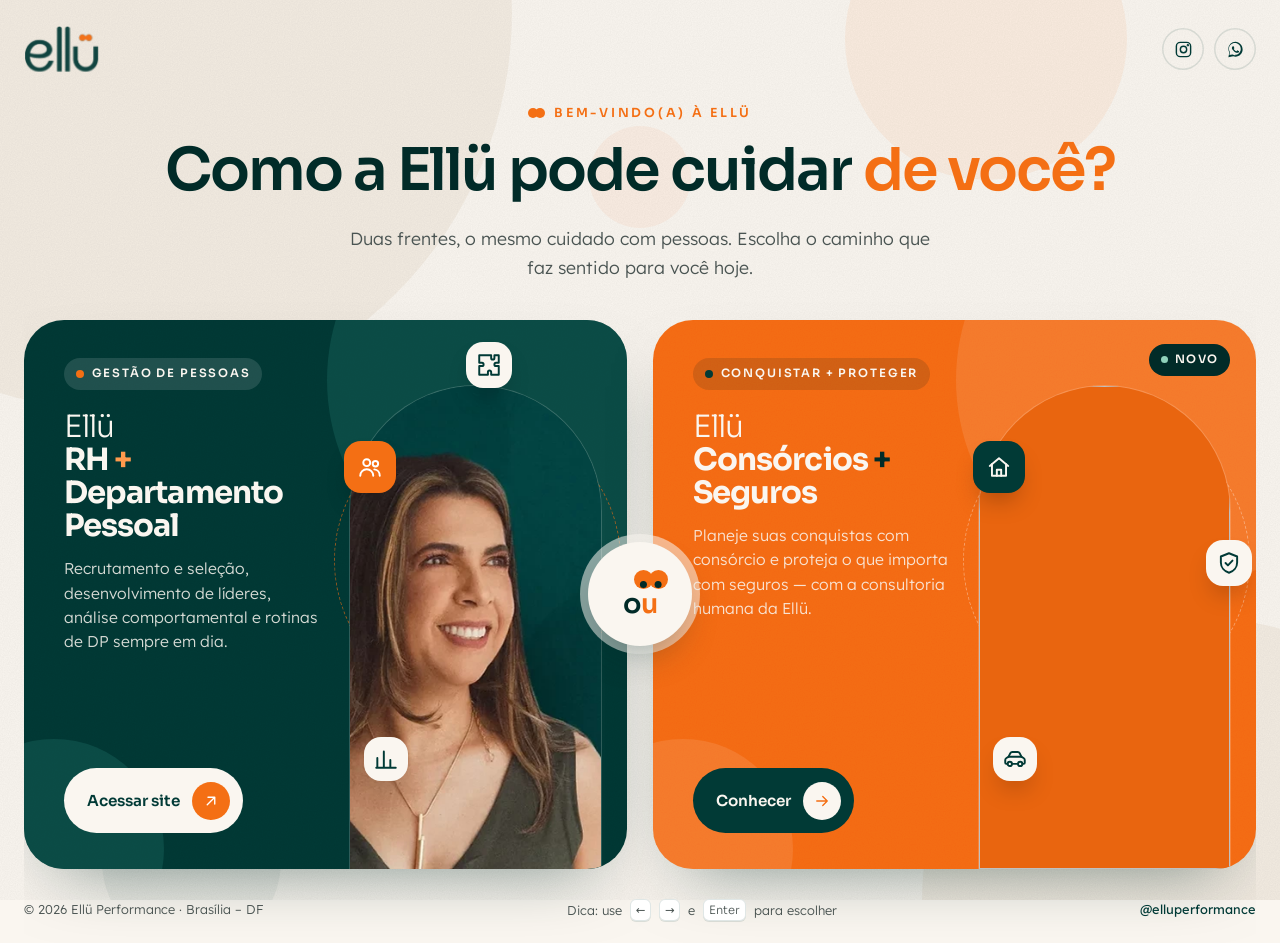
==== index.html @ f81eda86 "Ellü Consórcios + Seguros: portal de escolha e site completo (proposta de layout) Portal interativo " ====
<!DOCTYPE html>
<html lang="pt-BR">
<head>
  <meta charset="UTF-8">
  <meta name="viewport" content="width=device-width, initial-scale=1">
  <title>Ellü — Escolha seu caminho</title>
  <meta name="description" content="Ellü: RH + Departamento Pessoal ou Consórcios + Seguros. Escolha como a Ellü pode cuidar de você e da sua empresa.">
  <meta name="robots" content="noindex, nofollow">
  <meta name="theme-color" content="#FAF6F0">
  <link rel="icon" href="assets/img/logo-green.png">
  <link rel="preconnect" href="https://fonts.googleapis.com">
  <link rel="preconnect" href="https://fonts.gstatic.com" crossorigin>
  <link href="https://fonts.googleapis.com/css2?family=Lexend:wght@300;400;500&family=Sora:wght@300;400;600;700&display=swap" rel="stylesheet">
  <link rel="preload" as="image" href="https://images.unsplash.com/photo-1770871821382-60ea99b0a941?auto=format&fit=crop&w=700&q=72">
  <link rel="stylesheet" href="assets/css/style.css">
  <link rel="stylesheet" href="assets/css/portal.css">
</head>
<body class="portal">

<div class="pt-bg" aria-hidden="true">
  <span class="pt-c pt-c1" data-depth="18"></span>
  <span class="pt-c pt-c2" data-depth="-24"></span>
  <span class="pt-c pt-c3" data-depth="34"></span>
  <span class="pt-c pt-c4" data-depth="-14"></span>
  <span class="pt-c pt-c5" data-depth="44"></span>
</div>
<div class="pt-glow" aria-hidden="true"></div>

<header class="pt-head">
  <img class="pt-logo" src="assets/img/logo-green.png" alt="Ellü" width="633" height="387">
  <nav aria-label="Redes">
    <a href="https://www.instagram.com/elluperformance/" target="_blank" rel="noopener" aria-label="Instagram da Ellü" data-ico="insta"></a>
    <a href="#" data-wa aria-label="WhatsApp da Ellü" data-ico="wa"></a>
  </nav>
</header>

<main class="pt-main">
  <div class="pt-intro">
    <span class="eyebrow"><span class="dots"></span> Bem-vindo(a) à Ellü</span>
    <h1><span class="w"><span>Como</span></span> <span class="w"><span>a</span></span> <span class="w"><span>Ellü</span></span> <span class="w"><span>pode</span></span> <span class="w"><span>cuidar</span></span> <span class="w"><span class="hl">de&nbsp;você?</span></span></h1>
    <p>Duas frentes, o mesmo cuidado com pessoas. Escolha o caminho que faz sentido para você hoje.</p>
  </div>

  <div class="pt-choices">
    <a class="pt-card pt-card--rh" href="https://guleite.github.io/ellu-performance/" data-color="#013A36" data-label="Ellü RH + Departamento Pessoal" data-side="rh">
      <span class="bub bub--1"></span><span class="bub bub--2"></span>
      <div class="pt-body">
        <span class="pt-tag"><i></i> Gestão de pessoas</span>
        <h2>Ellü <b>RH <span>+</span> Departamento Pessoal</b></h2>
        <p>Recrutamento e seleção, desenvolvimento de líderes, análise comportamental e rotinas de DP sempre em dia.</p>
        <ul class="pt-chips">
          <li><i data-ico="users"></i>Recrutamento</li>
          <li><i data-ico="star"></i>Liderança</li>
          <li><i data-ico="puzzle"></i>Perfil DISC</li>
          <li><i data-ico="doc"></i>Folha e eSocial</li>
        </ul>
        <span class="pt-go">Acessar site <i data-ico="ext"></i></span>
      </div>
      <div class="pt-media" aria-hidden="true">
        <span class="pt-ring"></span>
        <div class="pt-arch"><img src="assets/img/cintia-hero.jpg" alt=""></div>
        <span class="pt-fl pt-fl--o pt-fl--a" data-ico="users"></span>
        <span class="pt-fl pt-fl--b" data-ico="puzzle"></span>
        <span class="pt-fl pt-fl--c" data-ico="chart"></span>
      </div>
    </a>

    <div class="pt-or" aria-hidden="true">
      <span class="pt-eyes"><i><b></b></i><i><b></b></i></span>
      <span class="pt-or__txt">o<span>u</span></span>
    </div>

    <a class="pt-card pt-card--cs" href="home.html" data-color="#F46F14" data-label="Ellü Consórcios + Seguros" data-side="cs">
      <span class="bub bub--1"></span><span class="bub bub--2"></span>
      <span class="pt-new">Novo</span>
      <div class="pt-body">
        <span class="pt-tag"><i></i> Conquistar + proteger</span>
        <h2>Ellü <b>Consórcios <span>+</span> Seguros</b></h2>
        <p>Planeje suas conquistas com consórcio e proteja o que importa com seguros — com a consultoria humana da Ellü.</p>
        <ul class="pt-chips">
          <li><i data-ico="house"></i>Imóvel</li>
          <li><i data-ico="car"></i>Automóvel</li>
          <li><i data-ico="heart"></i>Vida</li>
          <li><i data-ico="homeShield"></i>Residencial</li>
          <li><i data-ico="building"></i>Empresarial</li>
        </ul>
        <span class="pt-go">Conhecer <i data-ico="arrow"></i></span>
      </div>
      <div class="pt-media" aria-hidden="true">
        <span class="pt-ring"></span>
        <div class="pt-arch"><img src="https://images.unsplash.com/photo-1770871821382-60ea99b0a941?auto=format&fit=crop&w=700&q=72" alt=""></div>
        <span class="pt-fl pt-fl--g pt-fl--a" data-ico="house"></span>
        <span class="pt-fl pt-fl--b" data-ico="shield"></span>
        <span class="pt-fl pt-fl--c" data-ico="car"></span>
      </div>
    </a>
  </div>
</main>

<footer class="pt-foot">
  <span>© <span data-year></span> Ellü Performance · Brasília – DF</span>
  <span class="pt-hint">Dica: use <kbd>←</kbd> <kbd>→</kbd> e <kbd>Enter</kbd> para escolher</span>
  <span><a href="https://www.instagram.com/elluperformance/" target="_blank" rel="noopener">@elluperformance</a></span>
</footer>

<div class="pt-wipe" aria-hidden="true"><div class="pt-wipe__in"><img src="assets/img/logo-cream.png" alt=""><small class="pt-wipe__txt"></small></div></div>

<script src="assets/js/data.js"></script>
<script src="assets/js/portal.js"></script>
</body>
</html>
---- assets/css/style.css ----
/* =========================================================
   ELLÜ CONSÓRCIOS + SEGUROS — Proposta de site (Concept Agência)
   Base visual herdada do site Ellü Performance: verde-petróleo,
   laranja vibrante, creme quente, arcos, círculos e grão.
   Identidade própria da nova frente: o "+" como símbolo
   (conquistar + proteger) e o verde-menta como cor da proteção.
   ========================================================= */

:root {
  --green-950: #00221F;
  --green-900: #012B28;
  --green-800: #013A36;
  --green-700: #0A4A44;
  --green-600: #145C54;
  --orange: #F46F14;
  --orange-600: #DE5E07;
  --orange-300: #FF9A4D;
  --orange-50: #FFF3EA;
  --cream: #E6D9C8;
  --cream-100: #F3ECE2;
  --cream-50: #FAF6F0;
  --mint: #8FD1BA;
  --teal: #1E8A6B;
  --teal-50: #E8F4EF;
  --sun: #F2A93B;
  --ink: #1D2321;
  --ink-soft: #4A5452;
  --line: rgba(1, 58, 54, .12);
  --line-dark: rgba(230, 217, 200, .16);

  --font-display: "Sora", system-ui, sans-serif;
  --font-body: "Lexend", system-ui, sans-serif;

  --radius: 22px;
  --radius-lg: 34px;
  --shadow: 0 24px 60px -24px rgba(1, 43, 40, .35);
  --shadow-soft: 0 10px 30px -12px rgba(1, 43, 40, .18);
  --ease: cubic-bezier(.22, 1, .36, 1);
  --spring: cubic-bezier(.34, 1.56, .64, 1);
  --container: 1200px;
  --grain: url("data:image/svg+xml;utf8,<svg xmlns='http://www.w3.org/2000/svg' width='180' height='180'><filter id='n'><feTurbulence type='fractalNoise' baseFrequency='.85' numOctaves='3' stitchTiles='stitch'/><feColorMatrix values='0 0 0 0 0  0 0 0 0 0  0 0 0 0 0  0 0 0 .55 0'/></filter><rect width='100%' height='100%' filter='url(%23n)'/></svg>");
}

*, *::before, *::after { box-sizing: border-box; }
html { scroll-behavior: smooth; -webkit-text-size-adjust: 100%; }
body {
  margin: 0; font-family: var(--font-body); font-weight: 300; font-size: 17px; line-height: 1.65;
  color: var(--ink); background: var(--cream-50); -webkit-font-smoothing: antialiased; overflow-x: hidden;
}
main { overflow-x: clip; }
img { max-width: 100%; display: block; }
a { color: inherit; text-decoration: none; }
button { font: inherit; cursor: pointer; color: inherit; }
h1, h2, h3, h4 { font-family: var(--font-display); font-weight: 600; line-height: 1.1; margin: 0 0 .5em; letter-spacing: -.02em; }
p { margin: 0 0 1em; }
strong, b { font-weight: 600; }
svg { flex: none; }
[data-ico] { display: inline-grid; place-items: center; }
[data-ico] svg { width: 100%; height: 100%; }

.container { width: min(var(--container), 100% - 40px); margin-inline: auto; }
.sr-only { position: absolute; width: 1px; height: 1px; overflow: hidden; clip: rect(0 0 0 0); white-space: nowrap; }
.center { text-align: center; }

.grain { position: relative; isolation: isolate; }
.grain::after {
  content: ""; position: absolute; inset: 0; z-index: -1; pointer-events: none;
  background-image: var(--grain); opacity: .13; mix-blend-mode: overlay;
}

/* Brand motif: os dois pontos do "ü" */
.dots { display: inline-flex; align-items: center; vertical-align: middle; }
.dots::before, .dots::after { content: ""; width: .62em; height: .62em; border-radius: 50%; background: var(--orange); }
.dots::after { margin-left: -.14em; }

/* Novo símbolo: o "+" de Consórcios + Seguros */
.plus-mark { position: relative; display: inline-block; width: 1em; height: 1em; vertical-align: middle; }
.plus-mark::before, .plus-mark::after { content: ""; position: absolute; border-radius: 99px; background: var(--orange); }
.plus-mark::before { left: 37%; right: 37%; top: 0; bottom: 0; }
.plus-mark::after { top: 37%; bottom: 37%; left: 0; right: 0; }
.plus-mark--mint::before, .plus-mark--mint::after { background: var(--mint); }

.eyebrow {
  display: inline-flex; align-items: center; gap: .7em;
  font-family: var(--font-display); font-size: .78rem; font-weight: 600;
  letter-spacing: .22em; text-transform: uppercase; color: var(--orange); margin-bottom: 1.2rem;
}
.eyebrow .dots { font-size: 1rem; }
.eyebrow .plus-mark { font-size: .9rem; }
.on-dark .eyebrow { color: var(--orange-300); }

.hl { color: var(--orange); }
.on-dark .hl { color: var(--orange-300); }
.hl-mint { color: var(--mint); }
.hl-box {
  display: inline; background: var(--green-800); color: var(--cream-50);
  padding: .02em .28em; border-radius: .22em; box-decoration-break: clone; -webkit-box-decoration-break: clone;
}
.hl-box--orange { background: var(--orange); color: #fff; }
h1:has(.hl-box), h2:has(.hl-box) { line-height: 1.38; }
.lead { font-size: 1.15rem; color: var(--ink-soft); }
.on-dark .lead { color: rgba(243, 236, 226, .8); }
.muted { color: var(--ink-soft); }
.tiny { font-size: .8rem; }

/* ---------- Buttons ---------- */
.btn {
  display: inline-flex; align-items: center; justify-content: center; gap: .6em;
  border: 0; border-radius: 999px; padding: 1em 1.7em;
  font-family: var(--font-display); font-weight: 600; font-size: .95rem; letter-spacing: -.005em;
  transition: transform .35s var(--ease), box-shadow .35s var(--ease), background .25s, color .25s;
  white-space: nowrap; position: relative;
}
.btn svg { width: 1.15em; height: 1.15em; transition: transform .35s var(--ease); }
.btn:hover svg.arr, .btn:hover .arr svg { transform: translateX(3px); }
.btn--orange { background: var(--orange); color: #fff; box-shadow: 0 14px 30px -12px rgba(244, 111, 20, .7); }
.btn--orange:hover { background: var(--orange-600); transform: translateY(-2px); }
.btn--green { background: var(--green-800); color: var(--cream-50); }
.btn--green:hover { background: var(--green-700); transform: translateY(-2px); }
.btn--ghost { background: transparent; color: currentColor; box-shadow: inset 0 0 0 1.5px currentColor; }
.btn--ghost:hover { background: rgba(255,255,255,.08); transform: translateY(-2px); }
.btn--ghost-dark { background: transparent; color: var(--green-800); box-shadow: inset 0 0 0 1.5px var(--green-800); }
.btn--ghost-dark:hover { background: var(--green-800); color: var(--cream-50); transform: translateY(-2px); }
.btn--cream { background: var(--cream-50); color: var(--green-800); }
.btn--cream:hover { background: #fff; transform: translateY(-2px); }
.btn--wa { background: #25D366; color: #fff; box-shadow: 0 14px 30px -12px rgba(37,211,102,.7); }
.btn--wa:hover { background: #1EBE5A; transform: translateY(-2px); }
.btn--lg { padding: 1.15em 2em; font-size: 1rem; }
.btn--sm { padding: .7em 1.2em; font-size: .85rem; }
.btn--block { width: 100%; }
.btn[disabled] { opacity: .45; pointer-events: none; }
.btn-row { display: flex; flex-wrap: wrap; gap: 14px; }
.link-arrow { display: inline-flex; align-items: center; gap: 8px; font-family: var(--font-display); font-weight: 600; font-size: .92rem; color: var(--green-800); transition: gap .35s var(--ease), color .25s; }
.link-arrow svg { width: 18px; height: 18px; }
.link-arrow:hover { gap: 14px; color: var(--orange); }

/* ---------- Header ---------- */
.site-header { position: fixed; inset: 0 0 auto; z-index: 50; transition: background .4s var(--ease), box-shadow .4s, padding .4s var(--ease); padding: 20px 0; }
.site-header.is-solid { background: rgba(1, 43, 40, .95); backdrop-filter: blur(14px); -webkit-backdrop-filter: blur(14px); padding: 10px 0; box-shadow: 0 10px 30px -18px rgba(0,0,0,.5); }
.site-header > .container { display: flex; align-items: center; justify-content: space-between; gap: 20px; }
.brand { display: inline-flex; align-items: center; gap: 12px; color: var(--cream); position: relative; z-index: 2; }
.brand img { height: 38px; width: auto; transition: height .4s var(--ease); }
.site-header.is-solid .brand img { height: 32px; }
.brand__sub {
  font-family: var(--font-display); font-size: .62rem; font-weight: 600; letter-spacing: .2em; text-transform: uppercase; line-height: 1.35;
  padding-left: 12px; border-left: 1px solid rgba(230,217,200,.35); color: var(--cream);
}
.brand__sub b { color: var(--orange-300); font-weight: 700; }

.nav { display: flex; align-items: center; gap: 28px; }
.nav__link {
  color: var(--cream); font-size: .92rem; font-weight: 400; position: relative; opacity: .88; background: none; border: 0; padding: 0;
  display: inline-flex; align-items: center; gap: 6px;
}
.nav__link::after {
  content: ""; position: absolute; left: 0; right: 0; bottom: -6px; height: 2px; border-radius: 2px;
  background: var(--orange); transform: scaleX(0); transform-origin: left; transition: transform .35s var(--ease);
}
.nav__link:hover, .nav__link.is-active { opacity: 1; }
.nav__link:hover::after, .nav__link.is-active::after { transform: scaleX(1); }
.nav__link svg { width: 15px; height: 15px; transition: transform .35s var(--ease); }
.nav .btn { padding: .75em 1.3em; font-size: .86rem; }

/* Switch entre as duas frentes da Ellü */
.front-switch {
  display: inline-flex; align-items: center; padding: 4px; border-radius: 999px; background: rgba(255,255,255,.07);
  box-shadow: inset 0 0 0 1px rgba(230,217,200,.18); font-family: var(--font-display); font-size: .72rem; font-weight: 600; letter-spacing: .02em;
}
.front-switch a { padding: .55em .95em; border-radius: 999px; color: rgba(243,236,226,.7); transition: color .25s, background .25s; display: inline-flex; align-items: center; gap: 5px; white-space: nowrap; }
.front-switch a:hover { color: var(--cream-50); }
.front-switch a.is-on { background: var(--cream-50); color: var(--green-800); }
.front-switch svg { width: 12px; height: 12px; }

/* Mega dropdown */
.nav-drop { position: relative; }
.nav-drop__menu {
  position: absolute; top: calc(100% + 22px); left: 50%; width: 560px; padding: 10px;
  background: var(--cream-50); border-radius: 24px; box-shadow: var(--shadow);
  display: grid; grid-template-columns: 1fr 1fr; gap: 4px;
  opacity: 0; visibility: hidden; transform: translate(-50%, 8px);
  transition: opacity .3s var(--ease), transform .3s var(--ease), visibility .3s;
}
.nav-drop__menu::before { content: ""; position: absolute; left: 0; right: 0; top: -24px; height: 24px; }
.nav-drop.is-open .nav-drop__menu { opacity: 1; visibility: visible; transform: translate(-50%, 0); }
.nav-drop.is-open .nav__link svg { transform: rotate(180deg); }
@media (hover: hover) and (min-width: 1081px) {
  .nav-drop:hover .nav-drop__menu { opacity: 1; visibility: visible; transform: translate(-50%, 0); }
  .nav-drop:hover .nav__link { opacity: 1; }
  .nav-drop:hover .nav__link svg { transform: rotate(180deg); }
}
.mm-item { display: flex; gap: 12px; align-items: center; padding: 10px 12px; border-radius: 16px; color: var(--ink); transition: background .25s; }
.mm-item:hover, .mm-item.is-active { background: var(--cream-100); }
.mm-item .ic { width: 42px; height: 42px; border-radius: 13px; background: var(--cream-100); color: var(--green-800); display: grid; place-items: center; flex: none; transition: background .3s, color .3s, transform .45s var(--spring); }
.mm-item .ic svg { width: 22px; height: 22px; }
.mm-item:hover .ic { background: var(--orange); color: #fff; transform: rotate(-8deg) scale(1.06); }
.mm-item--seg:hover .ic { background: var(--teal); }
.mm-item b { display: block; font-family: var(--font-display); font-weight: 600; font-size: .9rem; color: var(--green-900); line-height: 1.25; }
.mm-item small { display: block; font-size: .76rem; color: var(--ink-soft); line-height: 1.35; }
.mm-foot {
  grid-column: 1 / -1; margin-top: 4px; display: flex; align-items: center; justify-content: space-between; gap: 14px;
  background: var(--green-800); color: var(--cream-50); border-radius: 18px; padding: 14px 16px; font-size: .84rem;
}
.mm-foot b { font-family: var(--font-display); color: var(--orange-300); display: block; font-size: .92rem; }
.mm-foot .btn { flex: none; }

.nav-toggle { display: none; background: none; border: 0; width: 44px; height: 44px; padding: 10px; color: var(--cream); position: relative; z-index: 2; }
.nav-toggle span { display: block; height: 2px; background: currentColor; border-radius: 2px; margin: 5px 0; transition: transform .3s, opacity .3s; }

/* ---------- Hero (home) ---------- */
.hero { position: relative; background: var(--green-800); color: var(--cream-50); padding: 140px 0 0; overflow: hidden; }
.hero::before {
  content: ""; position: absolute; width: 820px; height: 820px; border-radius: 50%; right: -200px; top: -200px;
  background: radial-gradient(circle, rgba(20,92,84,.9), rgba(20,92,84,0) 68%);
}
.hero::after {
  content: ""; position: absolute; width: 520px; height: 520px; border-radius: 50%; left: -260px; bottom: -120px;
  background: radial-gradient(circle, rgba(244,111,20,.22), rgba(244,111,20,0) 66%);
}
.hero > .container { position: relative; z-index: 1; display: grid; grid-template-columns: 1.08fr .92fr; gap: 40px; align-items: end; }
.hero h1 { font-size: clamp(2.3rem, 4.3vw, 3.85rem); letter-spacing: -.035em; line-height: 1.05; margin-bottom: .5em; }
.hero h1 .ln { display: block; }
.hero h1 .thin { font-weight: 300; }
.hero-copy { padding-bottom: 150px; }
.hero-copy .lead { max-width: 31em; margin-bottom: 2em; }
.hero-proof { display: flex; flex-wrap: wrap; gap: 10px 22px; margin-top: 34px; font-size: .88rem; color: rgba(243,236,226,.75); }
.hero-proof span { display: inline-flex; align-items: center; gap: 8px; }
.hero-proof svg { width: 18px; height: 18px; color: var(--mint); }

.hero-visual { position: relative; justify-self: center; width: min(500px, 100%); height: 100%; min-height: 560px; }
.arch { position: relative; border-radius: 999px 999px 0 0; overflow: hidden; background: var(--green-700); }
.arch img { width: 100%; height: 100%; object-fit: cover; }
.hero-visual .arch--main { position: absolute; right: 0; bottom: 0; width: 82%; aspect-ratio: 400 / 540; box-shadow: 0 0 0 1px rgba(230,217,200,.22); }
.hero-visual .arch--small {
  position: absolute; left: 0; bottom: 120px; width: 38%; aspect-ratio: 3 / 4; border-radius: 999px; z-index: 2;
  border: 6px solid var(--green-800); box-shadow: var(--shadow);
}
.hero-visual .ring {
  position: absolute; right: -30px; bottom: 210px; width: 92%; aspect-ratio: 1; border: 1.5px dashed rgba(244,111,20,.55); border-radius: 50%;
  pointer-events: none; animation: spin 50s linear infinite;
}
@keyframes spin { to { transform: rotate(360deg); } }
.float-card {
  position: absolute; background: var(--cream-50); color: var(--ink); border-radius: 18px; z-index: 3;
  padding: 12px 16px; box-shadow: var(--shadow); font-size: .8rem; line-height: 1.35; display: flex; gap: 12px; align-items: center;
  animation: bob 6s ease-in-out infinite;
}
.float-card strong { display: block; font-family: var(--font-display); font-size: .9rem; color: var(--green-800); }
.float-card .ico { width: 38px; height: 38px; border-radius: 12px; display: grid; place-items: center; background: var(--orange); color: #fff; flex: none; }
.float-card .ico svg { width: 20px; height: 20px; }
.float-card .ico--teal { background: var(--teal); }
.hero-visual .float-card--a { left: -40px; top: 18%; }
.hero-visual .float-card--b { right: -36px; bottom: 26%; animation-delay: -3s; }
@keyframes bob { 50% { transform: translateY(-10px); } }
.floaty { position: absolute; z-index: 1; opacity: .9; animation: bob 7s ease-in-out infinite; }
.floaty--plus { width: 34px; height: 34px; }
.wave { display: block; width: 100%; height: auto; margin-top: -1px; }
.hero > .wave { position: relative; z-index: 2; margin-top: -3vw; margin-bottom: -2px; }

/* ---------- Quick choice (sob o hero) ---------- */
.quick { position: relative; z-index: 5; margin-top: -120px; }
.quick__card {
  background: #fff; border-radius: 30px; box-shadow: 0 30px 80px -30px rgba(1,43,40,.45); padding: 26px 28px 28px;
  display: grid; grid-template-columns: 280px 1fr; gap: 28px; align-items: center;
}
.quick__title { font-family: var(--font-display); font-weight: 600; font-size: 1.35rem; color: var(--green-900); line-height: 1.2; margin-bottom: 14px; }
.tabs { display: inline-flex; background: var(--cream-100); border-radius: 999px; padding: 5px; position: relative; }
.tabs button {
  position: relative; z-index: 1; border: 0; background: none; padding: .7em 1.2em; border-radius: 999px;
  font-family: var(--font-display); font-weight: 600; font-size: .86rem; color: var(--ink-soft); transition: color .3s; display: inline-flex; align-items: center; gap: 7px;
}
.tabs button svg { width: 17px; height: 17px; }
.tabs button.is-on { color: #fff; }
.tabs .pill { position: absolute; top: 5px; bottom: 5px; left: 5px; border-radius: 999px; background: var(--orange); transition: transform .45s var(--ease), width .45s var(--ease), background .4s; }
.tabs[data-on="1"] .pill { background: var(--teal); }
.quick__panes { position: relative; }
.quick__pane { display: none; grid-template-columns: repeat(auto-fit, minmax(118px, 1fr)); gap: 10px; animation: paneIn .5s var(--ease); }
.quick__pane.is-on { display: grid; }
@keyframes paneIn { from { opacity: 0; transform: translateY(10px); } to { opacity: 1; transform: none; } }
.qchip {
  display: flex; flex-direction: column; align-items: center; justify-content: center; text-align: center; gap: 10px; padding: 18px 10px 16px;
  border-radius: 20px; background: var(--cream-50); border: 1.5px solid transparent; font-family: var(--font-display); font-weight: 600; font-size: .86rem; color: var(--green-900);
  transition: transform .4s var(--spring), border-color .3s, background .3s, box-shadow .3s;
}
.qchip .ic { width: 50px; height: 50px; border-radius: 16px; background: #fff; color: var(--green-800); display: grid; place-items: center; transition: background .3s, color .3s, transform .5s var(--spring); }
.qchip .ic svg { width: 26px; height: 26px; }
.qchip:hover { transform: translateY(-5px); border-color: var(--orange); background: var(--orange-50); box-shadow: var(--shadow-soft); }
.qchip:hover .ic { background: var(--orange); color: #fff; transform: rotate(-8deg) scale(1.08); }
.quick__pane--seg .qchip:hover { border-color: var(--teal); background: var(--teal-50); }
.quick__pane--seg .qchip:hover .ic { background: var(--teal); }
.qchip--sim { background: var(--green-800); color: var(--cream-50); }
.qchip--sim .ic { background: rgba(255,255,255,.1); color: var(--orange-300); }
.qchip--sim:hover { background: var(--green-700); border-color: var(--green-700); }

/* ---------- Marquee ---------- */
.marquee {
  width: min(var(--container), 100% - 40px); margin: 40px auto 0; overflow: hidden; padding: 22px 0;
  border-block: 1px solid var(--line); color: var(--green-800);
  -webkit-mask-image: linear-gradient(90deg, transparent, #000 12%, #000 88%, transparent);
          mask-image: linear-gradient(90deg, transparent, #000 12%, #000 88%, transparent);
}
.marquee__track { display: flex; gap: 40px; width: max-content; animation: marquee 48s linear infinite; }
.marquee span { font-family: var(--font-display); font-weight: 400; font-size: 1.05rem; display: inline-flex; align-items: center; gap: 40px; white-space: nowrap; }
.marquee span::after { content: "+"; font-weight: 700; color: var(--orange); font-size: 1.2rem; }
@keyframes marquee { to { transform: translateX(-50%); } }

/* ---------- Sections ---------- */
.sec { padding: 120px 0; position: relative; }
.sec--tight { padding: 90px 0; }
.sec--cream { background: var(--cream-100); }
.sec--green { background: var(--green-800); color: var(--cream-50); }
.sec--deep { background: var(--green-900); color: var(--cream-50); }
.sec--orange { background: var(--orange); color: var(--green-950); overflow: hidden; }
.sec-head { max-width: 760px; margin-bottom: 60px; }
.sec-head.center { margin-inline: auto; text-align: center; }
.sec-head h2 { font-size: clamp(2rem, 3.8vw, 3.1rem); }
.sec-head p { font-size: 1.12rem; color: var(--ink-soft); }
.on-dark .sec-head p { color: rgba(243,236,226,.75); }
.sec-head--row { display: flex; justify-content: space-between; align-items: end; gap: 30px; max-width: none; flex-wrap: wrap; }
.sec-head--row > div { max-width: 660px; }
.bubbles span { position: absolute; border-radius: 50%; background: rgba(255,255,255,.09); pointer-events: none; }

/* ---------- Duas frentes (conquistar + proteger) ---------- */
.duo { display: grid; grid-template-columns: 1fr auto 1fr; gap: 0; align-items: stretch; }
.duo__plus {
  align-self: center; width: 76px; height: 76px; margin: 0 -38px; position: relative; z-index: 2; border-radius: 50%;
  background: var(--cream-50); display: grid; place-items: center; box-shadow: var(--shadow-soft);
}
.duo__plus .plus-mark { font-size: 30px; animation: plusSpin 8s var(--ease) infinite; }
@keyframes plusSpin { 0%, 70% { transform: rotate(0); } 85%, 100% { transform: rotate(180deg); } }
.duo-card {
  position: relative; overflow: hidden; border-radius: var(--radius-lg); padding: 46px 44px 40px; min-height: 520px;
  display: flex; flex-direction: column; color: var(--cream-50); isolation: isolate;
}
.duo-card--c { background: var(--orange); color: #fff; }
.duo-card--s { background: var(--green-800); }
.duo-card__bg { position: absolute; inset: 0; z-index: -2; opacity: .2; transition: opacity .6s var(--ease), transform 1.2s var(--ease); }
.duo-card__bg img { width: 100%; height: 100%; object-fit: cover; }
.duo-card::before { content: ""; position: absolute; inset: 0; z-index: -1; }
.duo-card--c::before { background: linear-gradient(160deg, rgba(244,111,20,.94) 35%, rgba(222,94,7,.72)); }
.duo-card--s::before { background: linear-gradient(160deg, rgba(1,58,54,.95) 35%, rgba(1,43,40,.75)); }
.duo-card:hover .duo-card__bg { opacity: .42; transform: scale(1.05); }
.duo-card .kick { font-family: var(--font-display); font-size: .78rem; letter-spacing: .22em; text-transform: uppercase; font-weight: 600; opacity: .85; }
.duo-card h3 { font-size: clamp(2rem, 3.4vw, 2.9rem); margin: 10px 0 14px; letter-spacing: -.03em; }
.duo-card > p { max-width: 26em; opacity: .9; }
.duo-list { list-style: none; padding: 0; margin: 20px 0 30px; display: grid; gap: 8px; }
.duo-list a {
  display: flex; align-items: center; gap: 12px; padding: 10px 14px; border-radius: 14px; background: rgba(255,255,255,.1);
  font-family: var(--font-display); font-weight: 600; font-size: .92rem; transition: background .3s, padding .35s var(--ease);
}
.duo-list a svg { width: 20px; height: 20px; }
.duo-list a .go { margin-left: auto; opacity: 0; transform: translateX(-6px); transition: opacity .3s, transform .35s var(--ease); width: 18px; height: 18px; }
.duo-list a:hover { background: rgba(255,255,255,.2); padding-left: 18px; }
.duo-list a:hover .go { opacity: 1; transform: none; }
.duo-card .btn { margin-top: auto; align-self: flex-start; }
.duo-card--c .duo-card__pad { margin-left: 8px; }

/* ---------- Service cards (grid de modalidades) ---------- */
.mods { display: grid; grid-template-columns: repeat(3, 1fr); gap: 20px; perspective: 1200px; }
.mods--5 { grid-template-columns: repeat(6, 1fr); }
.mods--5 .mod:nth-child(-n+3) { grid-column: span 2; }
.mods--5 .mod:nth-child(n+4) { grid-column: span 3; }
.mod {
  --rx: 0deg; --ry: 0deg; --mx: 50%; --my: 50%;
  position: relative; display: flex; flex-direction: column; min-height: 380px; border-radius: var(--radius-lg); overflow: hidden;
  background: var(--green-900); color: var(--cream-50); isolation: isolate; padding: 28px;
  transform: rotateX(var(--rx)) rotateY(var(--ry)); transition: transform .6s var(--ease), box-shadow .5s var(--ease);
  box-shadow: var(--shadow-soft);
}
.mod.is-tilting { transition: transform .12s linear, box-shadow .5s; }
.mod__img { position: absolute; inset: 0; z-index: -2; }
.mod__img img { width: 100%; height: 100%; object-fit: cover; transition: transform 1s var(--ease); }
.mod::before { content: ""; position: absolute; inset: 0; z-index: -1; background: linear-gradient(180deg, rgba(1,43,40,.05) 20%, rgba(1,43,40,.92) 72%); transition: background .5s; }
.mod::after {
  content: ""; position: absolute; inset: 0; pointer-events: none; opacity: 0; transition: opacity .4s;
  background: radial-gradient(280px circle at var(--mx) var(--my), rgba(255,154,77,.28), transparent 70%);
}
.mod:hover { box-shadow: var(--shadow); }
.mod:hover::after { opacity: 1; }
.mod:hover .mod__img img { transform: scale(1.07); }
.mod .tag {
  align-self: flex-start; display: inline-flex; align-items: center; gap: 8px; padding: .45em .9em .45em .5em; border-radius: 999px;
  background: rgba(250,246,240,.92); color: var(--green-900); font-family: var(--font-display); font-weight: 600; font-size: .74rem; letter-spacing: .04em;
}
.mod .tag i { width: 26px; height: 26px; border-radius: 50%; background: var(--orange); color: #fff; display: grid; place-items: center; }
.mod .tag i svg { width: 15px; height: 15px; }
.mod--seg .tag i { background: var(--teal); }
.mod__body { margin-top: auto; }
.mod h3 { font-size: 1.55rem; margin-bottom: .3em; }
.mod p { font-size: .93rem; color: rgba(243,236,226,.82); margin-bottom: 0; max-height: 0; opacity: 0; overflow: hidden; transition: max-height .6s var(--ease), opacity .5s, margin .5s; }
.mod:hover p, .mod:focus-visible p { max-height: 7em; opacity: 1; margin-bottom: 16px; }
.mod .more { display: inline-flex; align-items: center; gap: 8px; font-family: var(--font-display); font-weight: 600; font-size: .9rem; color: var(--orange-300); transition: gap .35s var(--ease); margin-top: 10px; }
.mod--seg .more { color: var(--mint); }
.mod .more svg { width: 18px; height: 18px; }
.mod:hover .more { gap: 14px; }
@media (hover: none) { .mod p { max-height: none; opacity: 1; margin-bottom: 12px; } }

/* Cards claros com ícone animado (seguros na home) */
.icards { display: grid; grid-template-columns: repeat(3, 1fr); gap: 16px; perspective: 1000px; }
.icard {
  --rx: 0deg; --ry: 0deg; --mx: 50%; --my: 50%; --lift: 0px;
  position: relative; overflow: hidden; background: #fff; border-radius: var(--radius); padding: 28px 26px 26px; box-shadow: var(--shadow-soft);
  transform: translateY(var(--lift)) rotateX(var(--rx)) rotateY(var(--ry)); transition: transform .6s var(--ease), background .45s, box-shadow .45s;
  display: flex; flex-direction: column;
}
.icard.is-tilting { transition: transform .12s linear, background .45s, box-shadow .45s; }
.icard > * { position: relative; z-index: 1; }
.icard::before { content: ""; position: absolute; width: 160px; height: 160px; border-radius: 50%; right: -70px; top: -70px; background: var(--teal); opacity: .07; transition: transform .7s var(--ease), opacity .45s; }
.icard::after { content: ""; position: absolute; inset: 0; pointer-events: none; opacity: 0; transition: opacity .4s; background: radial-gradient(240px circle at var(--mx) var(--my), rgba(143,209,186,.28), transparent 70%); }
.icard:hover { --lift: -8px; background: var(--green-800); box-shadow: var(--shadow); }
.icard:hover::before { transform: scale(1.9); opacity: .18; }
.icard:hover::after { opacity: 1; }
.icard .ic { width: 54px; height: 54px; border-radius: 17px; background: var(--teal-50); color: var(--teal); display: grid; place-items: center; margin-bottom: 20px; transition: background .45s, color .45s, transform .55s var(--spring); }
.icard .ic svg { width: 28px; height: 28px; }
.icard:hover .ic { background: var(--mint); color: var(--green-900); transform: scale(1.1) rotate(-6deg); }
.icard h3 { font-size: 1.2rem; color: var(--green-900); transition: color .45s; margin-bottom: .4em; }
.icard p { font-size: .93rem; color: var(--ink-soft); transition: color .45s; flex: 1; }
.icard:hover h3 { color: var(--cream-50); }
.icard:hover p { color: rgba(243,236,226,.78); }
.icard .link-arrow { transition: color .45s, gap .35s var(--ease); }
.icard:hover .link-arrow { color: var(--mint); }
.icard .chip-pop {
  position: absolute; top: 18px; right: 16px; z-index: 2; background: var(--orange); color: #fff; font-family: var(--font-display); font-weight: 600; font-size: .72rem;
  padding: .45em .85em; border-radius: 999px; white-space: nowrap; box-shadow: 0 8px 18px -8px rgba(244,111,20,.8);
  opacity: 0; transform: translateY(-10px) scale(.4) rotate(-14deg); transition: transform .55s var(--spring), opacity .3s;
}
.icard:is(:hover, .is-play) .chip-pop { opacity: 1; transform: rotate(4deg); transition-delay: .08s; }
.icard.is-play .ic { transform: scale(1.1) rotate(-6deg); }
.icard svg * { transform-box: fill-box; transform-origin: center; }
.icard:is(:hover, .is-play) .ic svg { animation: icoJig .8s var(--ease); }
@keyframes icoJig { 25% { transform: rotate(-12deg) scale(1.05); } 55% { transform: rotate(8deg); } 80% { transform: rotate(-3deg); } }

/* ---------- Diferenciais / features ---------- */
.feat-grid { display: grid; grid-template-columns: repeat(4, 1fr); gap: 18px; }
.feat { padding: 28px 24px; border-radius: var(--radius); background: #fff; box-shadow: var(--shadow-soft); transition: transform .45s var(--ease); }
.feat:hover { transform: translateY(-6px); }
.feat .ic { width: 50px; height: 50px; border-radius: 16px; background: var(--orange); color: #fff; display: grid; place-items: center; margin-bottom: 18px; }
.feat .ic svg { width: 26px; height: 26px; }
.feat h3 { font-size: 1.1rem; color: var(--green-900); margin-bottom: .4em; }
.feat p { font-size: .92rem; color: var(--ink-soft); margin: 0; }
.on-dark .feat { background: rgba(255,255,255,.05); box-shadow: inset 0 0 0 1px var(--line-dark); }
.on-dark .feat h3 { color: var(--cream-50); }
.on-dark .feat p { color: rgba(243,236,226,.72); }

/* Pessoas (diferencial Ellü) */
.people { display: grid; grid-template-columns: .85fr 1.15fr; gap: 80px; align-items: center; }
.people-photo { position: relative; }
.people-photo .arch { aspect-ratio: 400 / 600; border-radius: 999px 999px 32px 32px; }
.people-photo .arch img { object-position: top center; }
.people-photo .badge {
  position: absolute; left: -30px; bottom: 50px; width: 150px; height: 150px; border-radius: 50%;
  background: var(--orange); color: #fff; display: grid; place-items: center; text-align: center;
  font-family: var(--font-display); font-size: .8rem; font-weight: 600; line-height: 1.3; padding: 20px; box-shadow: var(--shadow);
  animation: bob 7s ease-in-out infinite;
}
.people-photo .badge b { display: block; font-size: 1.7rem; line-height: 1; margin-bottom: 4px; }
.check-list { list-style: none; padding: 0; margin: 0 0 34px; display: grid; gap: 12px; }
.check-list li { display: flex; gap: 12px; align-items: flex-start; }
.check-list li::before {
  content: ""; flex: none; width: 22px; height: 22px; margin-top: 3px; border-radius: 50%;
  background: var(--orange) url("data:image/svg+xml;utf8,<svg xmlns='http://www.w3.org/2000/svg' viewBox='0 0 24 24' fill='none' stroke='white' stroke-width='3.2' stroke-linecap='round' stroke-linejoin='round'><path d='M5 12.5l4.5 4.5L19 7.5'/></svg>") center/13px no-repeat;
}
.check-list b { color: var(--green-900); }
.on-dark .check-list b { color: var(--cream-50); }
.quote {
  margin: 28px 0; padding: 24px 28px 24px 30px; border-left: 4px solid var(--orange); background: #fff; border-radius: 0 22px 22px 0;
  font-size: 1.05rem; box-shadow: var(--shadow-soft);
}
.quote cite { display: block; margin-top: 10px; font-style: normal; font-size: .85rem; color: var(--ink-soft); }
.quote cite b { color: var(--orange); }

/* ---------- Steps ---------- */
.steps { display: grid; grid-template-columns: repeat(4, 1fr); gap: 24px; position: relative; }
.steps::before { content: ""; position: absolute; left: 6%; right: 6%; top: 34px; height: 2px; background: repeating-linear-gradient(90deg, rgba(230,217,200,.35) 0 8px, transparent 8px 16px); }
.step { position: relative; }
.step .n {
  width: 68px; height: 68px; border-radius: 50%; background: var(--green-900); border: 2px solid var(--orange);
  display: grid; place-items: center; font-family: var(--font-display); font-weight: 700; font-size: 1.3rem; color: var(--orange-300);
  margin-bottom: 24px; position: relative; transition: background .4s, color .4s, transform .5s var(--spring);
}
.step:hover .n { background: var(--orange); color: #fff; transform: scale(1.08); }
.step h3 { font-size: 1.22rem; }
.step p { color: rgba(243,236,226,.72); font-size: .95rem; }
.sec--cream .steps::before, .steps--light::before { background: repeating-linear-gradient(90deg, rgba(1,58,54,.25) 0 8px, transparent 8px 16px); }
.steps--light .n { background: var(--cream-50); }
.steps--light p { color: var(--ink-soft); }
.steps--light h3 { color: var(--green-900); }

/* ---------- FAQ ---------- */
.faq { max-width: 860px; margin: 0 auto; display: grid; gap: 12px; }
.faq details { background: #fff; border-radius: 18px; padding: 0 26px; box-shadow: var(--shadow-soft); transition: box-shadow .3s; }
.faq details[open] { box-shadow: var(--shadow); }
.faq summary { list-style: none; cursor: pointer; padding: 22px 0; font-family: var(--font-display); font-weight: 600; font-size: 1.04rem; display: flex; justify-content: space-between; gap: 20px; align-items: center; color: var(--green-900); }
.faq summary::-webkit-details-marker { display: none; }
.faq summary::after { content: "+"; flex: none; width: 32px; height: 32px; border-radius: 50%; background: var(--cream-100); display: grid; place-items: center; font-size: 1.3rem; color: var(--orange); transition: transform .3s var(--ease), background .3s, color .3s; }
.faq details[open] summary::after { transform: rotate(45deg); background: var(--orange); color: #fff; }
.faq details p { color: var(--ink-soft); padding-bottom: 22px; margin: 0; }

/* ---------- CTA band ---------- */
.cta-band { text-align: center; }
.cta-band h2 { font-size: clamp(2.1rem, 4.4vw, 3.8rem); max-width: 15em; margin-inline: auto; color: var(--green-950); }
.cta-band p { font-size: 1.15rem; max-width: 36em; margin: 0 auto 2.2em; color: rgba(0,34,31,.8); }
.cta-band .btn-row { justify-content: center; }
.sec--orange .dots::before, .sec--orange .dots::after { background: var(--green-800); }
.sec--orange .eyebrow { color: var(--green-900); }
.sec--orange .plus-mark::before, .sec--orange .plus-mark::after { background: var(--green-800); }

/* ---------- Footer ---------- */
.site-footer { background: var(--green-950); color: rgba(243,236,226,.7); padding: 80px 0 34px; font-size: .92rem; }
.footer-grid { display: grid; grid-template-columns: 1.4fr 1fr 1fr 1fr; gap: 40px; }
.site-footer h4 { color: var(--cream); font-size: .82rem; letter-spacing: .16em; text-transform: uppercase; margin-bottom: 18px; }
.site-footer ul { list-style: none; margin: 0; padding: 0; display: grid; gap: 8px; }
.site-footer a:hover { color: var(--orange-300); }
.site-footer .brand img { height: 56px; }
.site-footer .brand { margin-bottom: 20px; }
.footer-other {
  display: flex; align-items: center; gap: 14px; margin-top: 22px; padding: 14px 16px; border-radius: 18px; background: rgba(255,255,255,.04);
  box-shadow: inset 0 0 0 1px var(--line-dark); max-width: 340px; transition: background .3s;
}
.footer-other:hover { background: rgba(255,255,255,.08); color: inherit !important; }
.footer-other img { height: 30px; width: auto; }
.footer-other small { display: block; font-size: .76rem; }
.footer-other b { font-family: var(--font-display); color: var(--cream); font-size: .9rem; }
.footer-other svg { width: 18px; height: 18px; margin-left: auto; color: var(--orange-300); }
.footer-bottom { margin-top: 60px; padding-top: 26px; border-top: 1px solid rgba(230,217,200,.12); display: flex; justify-content: space-between; gap: 20px; flex-wrap: wrap; font-size: .8rem; }
.socials { display: flex; gap: 10px; margin-top: 20px; }
.socials a { width: 42px; height: 42px; border-radius: 50%; border: 1px solid rgba(230,217,200,.25); display: grid; place-items: center; transition: background .3s, border-color .3s; }
.socials a:hover { background: var(--orange); border-color: var(--orange); color: #fff; }
.socials svg { width: 18px; height: 18px; }

/* ---------- Page hero (internas) ---------- */
.page-hero { background: var(--green-800); color: var(--cream-50); padding: 160px 0 0; position: relative; overflow: hidden; }
.page-hero::before {
  content: ""; position: absolute; width: 640px; height: 640px; border-radius: 50%; left: -220px; top: -260px;
  background: radial-gradient(circle, rgba(244,111,20,.26), rgba(244,111,20,0) 65%);
}
.page-hero > .container { position: relative; z-index: 1; }
.page-hero h1 { font-size: clamp(2.3rem, 4.8vw, 4rem); max-width: 13em; letter-spacing: -.03em; }
.page-hero .lead { max-width: 36em; }
.page-hero .wave { margin-top: 70px; }
.page-hero--split > .container { display: grid; grid-template-columns: 1.1fr .9fr; gap: 50px; align-items: end; }
.page-hero--split .ph-copy { padding-bottom: 40px; }
.page-hero--split .wave { margin-top: -3vw; position: relative; z-index: 2; }
.ph-visual { position: relative; justify-self: end; width: min(440px, 100%); }
.ph-visual .arch { aspect-ratio: 440 / 520; box-shadow: 0 0 0 1px rgba(230,217,200,.22); }
.ph-visual .float-card { left: -50px; bottom: 90px; }
.ph-visual .ring { position: absolute; inset: -24px -24px auto; aspect-ratio: 1; border: 1.5px dashed rgba(244,111,20,.5); border-radius: 50%; animation: spin 50s linear infinite; pointer-events: none; }
.page-hero--seg::before { background: radial-gradient(circle, rgba(143,209,186,.22), rgba(143,209,186,0) 65%); }
.crumbs { display: flex; flex-wrap: wrap; gap: 8px; align-items: center; font-size: .82rem; color: rgba(243,236,226,.65); margin-bottom: 26px; }
.crumbs a:hover { color: var(--orange-300); }
.crumbs span[aria-hidden] { opacity: .5; }

/* fatos rápidos */
.facts { display: grid; grid-template-columns: repeat(4, 1fr); gap: 16px; margin-top: -40px; position: relative; z-index: 3; }
.fact { background: #fff; border-radius: 22px; padding: 22px 22px 20px; box-shadow: var(--shadow-soft); display: flex; gap: 14px; align-items: flex-start; transition: transform .4s var(--ease); }
.fact:hover { transform: translateY(-5px); }
.fact .ic { width: 44px; height: 44px; border-radius: 14px; display: grid; place-items: center; background: var(--orange-50); color: var(--orange); flex: none; }
.fact .ic svg { width: 23px; height: 23px; }
.fact--seg .ic { background: var(--teal-50); color: var(--teal); }
.fact b { display: block; font-family: var(--font-display); font-size: 1rem; color: var(--green-900); line-height: 1.25; margin-bottom: 3px; }
.fact span { font-size: .84rem; color: var(--ink-soft); line-height: 1.4; display: block; }

/* usos / coberturas */
.uses { display: grid; grid-template-columns: repeat(3, 1fr); gap: 14px; }
.use { display: flex; align-items: center; gap: 14px; background: #fff; border-radius: 18px; padding: 16px 18px; box-shadow: var(--shadow-soft); font-family: var(--font-display); font-weight: 600; font-size: .95rem; color: var(--green-900); transition: transform .35s var(--ease), background .3s, color .3s; }
.use .ic { width: 42px; height: 42px; border-radius: 13px; background: var(--cream-100); color: var(--green-800); display: grid; place-items: center; flex: none; transition: background .3s, color .3s, transform .5s var(--spring); }
.use .ic svg { width: 22px; height: 22px; }
.use:hover { transform: translateX(6px); }
.use:hover .ic { background: var(--orange); color: #fff; transform: rotate(-8deg); }
.uses--seg .use:hover .ic { background: var(--teal); }

.split { display: grid; grid-template-columns: 1fr 1fr; gap: 70px; align-items: center; }
.split--top { align-items: start; }
.split h2 { font-size: clamp(1.9rem, 3.4vw, 2.8rem); }
.photo-stack { position: relative; padding: 0 0 60px 60px; }
.photo-stack .arch { aspect-ratio: 4 / 5; border-radius: 280px 280px 28px 28px; }
.photo-stack .mini { position: absolute; left: 0; bottom: 0; width: 46%; aspect-ratio: 1; border-radius: 50%; overflow: hidden; border: 8px solid var(--cream-50); box-shadow: var(--shadow); }
.photo-stack .mini img { width: 100%; height: 100%; object-fit: cover; }
.sec--cream .photo-stack .mini { border-color: var(--cream-100); }

/* ---------- O que é consórcio: roda do grupo ---------- */
.group-wheel { position: relative; width: min(440px, 100%); aspect-ratio: 1; margin: 0 auto; }
.group-wheel .orbit { position: absolute; inset: 8%; border-radius: 50%; border: 1.5px dashed rgba(1,58,54,.22); }
.group-wheel .core {
  position: absolute; inset: 31%; border-radius: 50%; background: var(--green-800); color: var(--cream-50);
  display: grid; place-items: center; text-align: center; font-family: var(--font-display); padding: 10px; box-shadow: var(--shadow);
}
.group-wheel .core b { display: block; font-size: 1.05rem; line-height: 1.15; }
.group-wheel .core small { display: block; font-size: .72rem; color: rgba(243,236,226,.7); margin-top: 4px; font-weight: 400; }
.group-wheel .core .plus-mark { font-size: 20px; margin-bottom: 6px; }
.gw-p {
  position: absolute; width: 12%; aspect-ratio: 1; margin: -6% 0 0 -6%; border-radius: 50%; background: #fff; color: var(--green-800);
  display: grid; place-items: center; box-shadow: var(--shadow-soft); transition: background .4s, color .4s, transform .5s var(--spring), box-shadow .4s;
}
.gw-p svg { width: 55%; height: 55%; }
.gw-p.is-lit { background: var(--orange); color: #fff; transform: scale(1.35); box-shadow: 0 0 0 8px rgba(244,111,20,.18), var(--shadow); z-index: 2; }
.gw-p.is-done { background: var(--teal); color: #fff; }
.gw-flag {
  position: absolute; z-index: 3; background: var(--green-900); color: var(--cream-50); font-family: var(--font-display); font-weight: 600; font-size: .74rem;
  padding: .5em .9em; border-radius: 999px; white-space: nowrap; transform: translate(-50%, -190%) scale(.6); opacity: 0; transition: opacity .3s, transform .5s var(--spring); pointer-events: none;
}
.gw-flag.show { opacity: 1; transform: translate(-50%, -190%) scale(1); }
.gw-flag::after { content: ""; position: absolute; left: 50%; bottom: -5px; width: 10px; height: 10px; background: inherit; transform: translateX(-50%) rotate(45deg); border-radius: 2px; }

/* tabs de contemplação */
.ctabs { display: grid; grid-template-columns: 300px 1fr; gap: 40px; align-items: start; }
.ctabs__list { display: grid; gap: 10px; }
.ctab {
  text-align: left; background: rgba(255,255,255,.04); border: 0; box-shadow: inset 0 0 0 1px var(--line-dark); border-radius: 18px; padding: 16px 18px;
  color: var(--cream-50); display: flex; gap: 14px; align-items: center; transition: background .3s, box-shadow .3s, transform .35s var(--ease);
}
.ctab .ic { width: 44px; height: 44px; border-radius: 14px; background: rgba(255,255,255,.07); color: var(--orange-300); display: grid; place-items: center; flex: none; transition: background .3s, color .3s; }
.ctab .ic svg { width: 22px; height: 22px; }
.ctab b { font-family: var(--font-display); display: block; font-size: 1rem; }
.ctab small { color: rgba(243,236,226,.65); font-size: .8rem; }
.ctab:hover { transform: translateX(4px); }
.ctab.is-on { background: var(--cream-50); color: var(--green-900); box-shadow: none; }
.ctab.is-on small { color: var(--ink-soft); }
.ctab.is-on .ic { background: var(--orange); color: #fff; }
.ctab__pane { display: none; background: rgba(255,255,255,.04); box-shadow: inset 0 0 0 1px var(--line-dark); border-radius: var(--radius-lg); padding: 38px 40px; animation: paneIn .5s var(--ease); }
.ctab__pane.is-on { display: block; }
.ctab__pane h3 { font-size: 1.7rem; }
.ctab__pane p { color: rgba(243,236,226,.78); }
.ctab__pane .check-list li { color: rgba(243,236,226,.85); }

/* comparativo */
.versus { display: grid; grid-template-columns: 1fr 1fr; gap: 20px; }
.vs-card { border-radius: var(--radius-lg); padding: 34px 32px; background: #fff; box-shadow: var(--shadow-soft); }
.vs-card--win { background: var(--green-800); color: var(--cream-50); position: relative; overflow: hidden; }
.vs-card--win::before { content: ""; position: absolute; right: -80px; top: -80px; width: 240px; height: 240px; border-radius: 50%; background: rgba(244,111,20,.18); }
.vs-card h3 { font-size: 1.5rem; display: flex; align-items: center; gap: 12px; position: relative; }
.vs-card h3 .pill-tag { font-size: .7rem; letter-spacing: .1em; text-transform: uppercase; background: var(--orange); color: #fff; padding: .4em .8em; border-radius: 999px; }
.vs-list { list-style: none; padding: 0; margin: 18px 0 0; display: grid; gap: 12px; position: relative; }
.vs-list li { display: flex; gap: 12px; align-items: flex-start; font-size: .96rem; }
.vs-list li i { flex: none; width: 24px; height: 24px; border-radius: 50%; display: grid; place-items: center; margin-top: 1px; }
.vs-list li i svg { width: 14px; height: 14px; }
.vs-card--win .vs-list li i { background: var(--orange); color: #fff; }
.vs-card:not(.vs-card--win) .vs-list li i { background: var(--cream-100); color: var(--ink-soft); }
.vs-card:not(.vs-card--win) .vs-list li { color: var(--ink-soft); }

/* ---------- Quiz de proteção ---------- */
.quiz { display: grid; grid-template-columns: .9fr 1.1fr; gap: 40px; align-items: start; }
.quiz__chips { display: flex; flex-wrap: wrap; gap: 10px; margin: 24px 0; }
.qz {
  border: 1.5px solid var(--line); background: #fff; border-radius: 999px; padding: .7em 1.15em; font-size: .92rem; color: var(--green-900);
  display: inline-flex; align-items: center; gap: 8px; transition: transform .35s var(--spring), border-color .25s, background .25s, color .25s;
}
.qz .em { font-size: 1.1rem; }
.qz:hover { transform: translateY(-2px); border-color: var(--teal); }
.qz.is-on { background: var(--green-800); color: var(--cream-50); border-color: var(--green-800); }
.qz.is-on::after { content: "✓"; font-weight: 700; color: var(--mint); }
.quiz__result { background: #fff; border-radius: var(--radius-lg); padding: 30px; box-shadow: var(--shadow); min-height: 360px; position: relative; overflow: hidden; }
.quiz__result h3 { font-size: 1.3rem; color: var(--green-900); display: flex; align-items: center; gap: 10px; }
.quiz__empty { text-align: center; color: var(--ink-soft); padding: 60px 20px; }
.quiz__empty .big { font-size: 2.6rem; display: block; margin-bottom: 10px; animation: bob 4s ease-in-out infinite; }
.rec { display: flex; gap: 14px; align-items: center; padding: 14px 16px; border-radius: 18px; background: var(--cream-50); margin-top: 10px; animation: recIn .55s var(--ease) both; transition: background .3s; }
.rec:hover { background: var(--teal-50); }
.rec .ic { width: 44px; height: 44px; border-radius: 14px; background: var(--teal); color: #fff; display: grid; place-items: center; flex: none; }
.rec .ic svg { width: 22px; height: 22px; }
.rec b { font-family: var(--font-display); color: var(--green-900); display: block; font-size: .98rem; }
.rec small { color: var(--ink-soft); font-size: .82rem; display: block; line-height: 1.4; }
.rec .lvl { margin-left: auto; flex: none; font-family: var(--font-display); font-size: .7rem; font-weight: 600; padding: .4em .8em; border-radius: 999px; background: var(--orange); color: #fff; }
.rec .lvl--m { background: var(--sun); color: var(--green-950); }
.rec .lvl--l { background: var(--cream); color: var(--green-900); }
@keyframes recIn { from { opacity: 0; transform: translateY(12px) scale(.98); } }
.quiz__result .btn { margin-top: 20px; }

/* =========================================================
   SIMULADOR
   ========================================================= */
.sim { display: grid; grid-template-columns: 1.15fr .85fr; gap: 26px; align-items: start; }
.sim__panel { background: #fff; border-radius: var(--radius-lg); padding: 34px 34px 30px; box-shadow: var(--shadow-soft); }
.sim__step { padding-bottom: 26px; margin-bottom: 26px; border-bottom: 1px dashed var(--line); }
.sim__step:last-child { border-bottom: 0; margin-bottom: 0; padding-bottom: 0; }
.sim__label { display: flex; align-items: center; gap: 10px; font-family: var(--font-display); font-weight: 600; color: var(--green-900); font-size: 1.02rem; margin-bottom: 16px; }
.sim__label .n { width: 28px; height: 28px; border-radius: 50%; background: var(--orange); color: #fff; display: grid; place-items: center; font-size: .78rem; flex: none; }
.sim__label small { margin-left: auto; font-family: var(--font-body); font-weight: 300; color: var(--ink-soft); font-size: .8rem; }
.objs { display: grid; grid-template-columns: repeat(5, 1fr); gap: 10px; }
.obj {
  border: 1.5px solid var(--line); background: var(--cream-50); border-radius: 20px; padding: 16px 8px 14px; display: flex; flex-direction: column; align-items: center; gap: 8px;
  font-family: var(--font-display); font-weight: 600; font-size: .82rem; color: var(--green-900); transition: transform .4s var(--spring), border-color .25s, background .25s, color .25s, box-shadow .3s;
}
.obj .ic { width: 46px; height: 46px; border-radius: 15px; background: #fff; color: var(--green-800); display: grid; place-items: center; transition: background .3s, color .3s, transform .5s var(--spring); }
.obj .ic svg { width: 25px; height: 25px; }
.obj:hover { transform: translateY(-4px); border-color: var(--orange); }
.obj.is-on { background: var(--orange); border-color: var(--orange); color: #fff; box-shadow: 0 16px 30px -14px rgba(244,111,20,.8); }
.obj.is-on .ic { background: rgba(255,255,255,.18); color: #fff; transform: rotate(-8deg) scale(1.06); }

.money { display: flex; align-items: baseline; gap: 6px; font-family: var(--font-display); color: var(--green-900); margin-bottom: 14px; }
.money small { font-size: 1.1rem; font-weight: 600; color: var(--ink-soft); }
.money input {
  font: inherit; font-size: clamp(2rem, 4vw, 2.7rem); font-weight: 700; letter-spacing: -.03em; color: var(--green-900);
  border: 0; border-bottom: 2px dashed transparent; background: none; width: 100%; padding: 0; outline: none; transition: border-color .25s;
}
.money input:hover, .money input:focus { border-bottom-color: var(--orange); }
.range { -webkit-appearance: none; appearance: none; width: 100%; height: 10px; border-radius: 10px; outline: none; background: linear-gradient(90deg, var(--orange) var(--p, 50%), var(--cream-100) var(--p, 50%)); cursor: pointer; }
.range::-webkit-slider-thumb { -webkit-appearance: none; width: 30px; height: 30px; border-radius: 50%; background: #fff; border: 7px solid var(--orange); box-shadow: 0 6px 16px -4px rgba(244,111,20,.7); transition: transform .25s var(--spring); }
.range::-webkit-slider-thumb:hover { transform: scale(1.15); }
.range::-moz-range-thumb { width: 18px; height: 18px; border-radius: 50%; background: #fff; border: 7px solid var(--orange); box-shadow: 0 6px 16px -4px rgba(244,111,20,.7); }
.range:focus-visible::-webkit-slider-thumb { box-shadow: 0 0 0 6px rgba(244,111,20,.25); }
.range-scale { display: flex; justify-content: space-between; font-size: .76rem; color: var(--ink-soft); margin-top: 8px; }
.pills { display: flex; flex-wrap: wrap; gap: 8px; }
.pills button {
  border: 1.5px solid var(--line); background: #fff; border-radius: 999px; padding: .6em 1.05em; font-size: .88rem; color: var(--green-900);
  transition: background .25s, color .25s, border-color .25s, transform .3s var(--spring);
}
.pills button:hover { border-color: var(--orange); transform: translateY(-2px); }
.pills button.is-on { background: var(--green-800); border-color: var(--green-800); color: var(--cream-50); }
.pills--quick { margin-top: 14px; }
.pills--quick button { font-size: .78rem; padding: .45em .85em; background: var(--cream-50); }

.sim__result {
  position: sticky; top: 100px; background: var(--green-800); color: var(--cream-50); border-radius: var(--radius-lg); padding: 30px 30px 26px;
  box-shadow: var(--shadow); overflow: hidden; isolation: isolate;
}
.sim__result::before { content: ""; position: absolute; right: -90px; top: -90px; width: 260px; height: 260px; border-radius: 50%; background: rgba(244,111,20,.2); z-index: -1; }
.sim__result::after { content: ""; position: absolute; left: -60px; bottom: -100px; width: 220px; height: 220px; border-radius: 50%; background: rgba(143,209,186,.08); z-index: -1; }
.sr-top { display: flex; align-items: center; gap: 14px; margin-bottom: 18px; }
.sr-ico { width: 58px; height: 58px; border-radius: 18px; background: var(--orange); color: #fff; display: grid; place-items: center; flex: none; }
.sr-ico svg { width: 30px; height: 30px; }
.sr-ico.pop { animation: pop .55s var(--spring); }
@keyframes pop { from { transform: scale(.5) rotate(-20deg); } }
.sr-top small { display: block; font-size: .78rem; color: rgba(243,236,226,.65); letter-spacing: .06em; text-transform: uppercase; }
.sr-top b { font-family: var(--font-display); font-size: 1.15rem; }
.sr-parcela { padding: 20px 22px; border-radius: 22px; background: rgba(255,255,255,.07); margin-bottom: 16px; }
.sr-parcela small { font-size: .82rem; color: rgba(243,236,226,.72); }
.sr-parcela .val { font-family: var(--font-display); font-weight: 700; font-size: clamp(2.2rem, 4vw, 2.9rem); letter-spacing: -.03em; line-height: 1.05; color: #fff; display: block; margin: 4px 0 2px; }
.sr-parcela .val em { font-style: normal; font-size: .4em; font-weight: 400; color: rgba(243,236,226,.7); letter-spacing: 0; }
.sr-grid { display: grid; grid-template-columns: 1fr 1fr; gap: 10px; margin-bottom: 18px; }
.sr-grid div { padding: 12px 14px; border-radius: 16px; box-shadow: inset 0 0 0 1px var(--line-dark); }
.sr-grid small { display: block; font-size: .72rem; color: rgba(243,236,226,.62); }
.sr-grid b { font-family: var(--font-display); font-size: .98rem; }
.sr-compare h4 { font-size: .85rem; letter-spacing: .08em; text-transform: uppercase; color: var(--orange-300); margin-bottom: 12px; }
.bar { margin-bottom: 12px; }
.bar__top { display: flex; justify-content: space-between; font-size: .8rem; margin-bottom: 6px; color: rgba(243,236,226,.85); }
.bar__top b { font-family: var(--font-display); }
.bar__track { height: 12px; border-radius: 12px; background: rgba(255,255,255,.08); overflow: hidden; }
.bar__track i { display: block; height: 100%; border-radius: 12px; width: 0; transition: width 1s var(--ease); }
.bar--c i { background: linear-gradient(90deg, var(--orange), var(--orange-300)); }
.bar--f i { background: rgba(230,217,200,.45); }
.sr-save { display: flex; align-items: center; gap: 12px; margin: 16px 0 20px; padding: 12px 16px; border-radius: 16px; background: rgba(143,209,186,.14); color: var(--mint); font-size: .88rem; }
.sr-save b { font-family: var(--font-display); font-size: 1.05rem; color: #fff; }
.sr-save svg { width: 22px; height: 22px; }
.sim__result .btn { width: 100%; }
.sim__result .btn + .btn { margin-top: 10px; }
.sim-note { font-size: .74rem; color: rgba(243,236,226,.55); margin: 14px 0 0; line-height: 1.5; }
.bump { animation: bump .4s var(--ease); }
@keyframes bump { 40% { transform: scale(1.06); } }

/* Simulador compacto (home / consórcios / produto) */
.sim--compact { grid-template-columns: 1.25fr .75fr; }
.sim--compact .sim__panel { padding: 28px; }
.sim--compact .objs { grid-template-columns: repeat(5, 1fr); }
.sim--compact .sim__step { padding-bottom: 20px; margin-bottom: 20px; }
.sim--compact .sr-compare, .sim--compact .sr-grid { display: none; }
.sim--compact .sim__result { padding: 26px; }
.sim--compact .sr-mini { display: grid; }
.sr-mini { display: none; grid-template-columns: 1fr 1fr; gap: 10px; margin-bottom: 16px; font-size: .82rem; color: rgba(243,236,226,.72); }
.sr-mini b { display: block; font-family: var(--font-display); color: #fff; font-size: 1rem; }

/* =========================================================
   COTAÇÃO (wizard)
   ========================================================= */
.qw { position: relative; }
.qw__head { display: flex; align-items: center; gap: 14px; margin-bottom: 22px; }
.qw__head .ic { width: 52px; height: 52px; border-radius: 16px; background: var(--orange); color: #fff; display: grid; place-items: center; flex: none; }
.qw__head .ic svg { width: 26px; height: 26px; }
.qw__head .ic--seg { background: var(--teal); }
.qw__head small { display: block; font-size: .74rem; letter-spacing: .16em; text-transform: uppercase; color: var(--orange); font-family: var(--font-display); font-weight: 600; }
.qw__head b { font-family: var(--font-display); font-size: 1.2rem; color: var(--green-900); display: block; line-height: 1.2; }
.qw__head button { margin-left: auto; background: none; border: 0; font-size: .8rem; color: var(--ink-soft); text-decoration: underline; text-underline-offset: 3px; }
.qw__head button:hover { color: var(--orange); }
.qw-progress { display: flex; gap: 6px; margin-bottom: 26px; }
.qw-progress i { flex: 1; height: 6px; border-radius: 6px; background: var(--cream-100); position: relative; overflow: hidden; }
.qw-progress i::after { content: ""; position: absolute; inset: 0; background: linear-gradient(90deg, var(--orange), var(--orange-300)); transform: scaleX(0); transform-origin: left; transition: transform .6s var(--ease); }
.qw-progress i.is-done::after { transform: scaleX(1); }
.qw-progress--labels { display: flex; justify-content: space-between; font-size: .74rem; color: var(--ink-soft); margin: -18px 0 22px; }
.qw-progress--labels span.is-on { color: var(--orange); font-weight: 500; }
.qw-step { display: none; animation: stepIn .5s var(--ease); }
.qw-step.is-on { display: block; }
.qw-step.back { animation-name: stepBack; }
@keyframes stepIn { from { opacity: 0; transform: translateX(24px); } to { opacity: 1; transform: none; } }
@keyframes stepBack { from { opacity: 0; transform: translateX(-24px); } to { opacity: 1; transform: none; } }
.qw-step h3 { font-size: clamp(1.3rem, 2.6vw, 1.6rem); color: var(--green-900); margin-bottom: .3em; }
.qw-step .hint { color: var(--ink-soft); font-size: .92rem; margin-bottom: 22px; }
.svc-pick h4 { font-size: .74rem; letter-spacing: .18em; text-transform: uppercase; color: var(--ink-soft); margin: 18px 0 10px; font-weight: 600; }
.svc-pick h4:first-of-type { margin-top: 0; }
.svc-grid { display: grid; grid-template-columns: repeat(3, 1fr); gap: 8px; }
.svc-opt {
  display: flex; align-items: center; gap: 10px; text-align: left; padding: 12px 12px; border-radius: 16px; background: #fff; border: 1.5px solid var(--line);
  font-family: var(--font-display); font-weight: 600; font-size: .84rem; color: var(--green-900); line-height: 1.2; transition: border-color .25s, background .25s, transform .3s var(--spring);
}
.svc-opt .ic { width: 34px; height: 34px; border-radius: 11px; background: var(--orange-50); color: var(--orange); display: grid; place-items: center; flex: none; }
.svc-opt .ic svg { width: 19px; height: 19px; }
.svc-opt--seg .ic { background: var(--teal-50); color: var(--teal); }
.svc-opt:hover { border-color: var(--orange); transform: translateY(-2px); }
.svc-opt.is-on { border-color: var(--orange); background: var(--orange-50); }

.fld { margin-bottom: 18px; }
.fld > label, .fld > .lbl { display: block; font-family: var(--font-display); font-weight: 600; font-size: .88rem; color: var(--green-900); margin-bottom: 8px; }
.fld > .lbl small { font-family: var(--font-body); font-weight: 300; color: var(--ink-soft); }
.fld-row { display: grid; grid-template-columns: 1fr 1fr; gap: 12px; }
.inp {
  width: 100%; border: 1.5px solid var(--line); background: #fff; border-radius: 14px; padding: 14px 16px; font: inherit; font-size: .98rem; color: var(--ink);
  transition: border-color .25s, box-shadow .25s; outline: none;
}
.inp:focus { border-color: var(--orange); box-shadow: 0 0 0 4px rgba(244,111,20,.12); }
.inp::placeholder { color: #9AA3A0; }
textarea.inp { min-height: 120px; resize: vertical; }
select.inp { appearance: none; background: #fff url("data:image/svg+xml;utf8,<svg xmlns='http://www.w3.org/2000/svg' viewBox='0 0 24 24' fill='none' stroke='%23013A36' stroke-width='2' stroke-linecap='round'><path d='M6 9l6 6 6-6'/></svg>") right 14px center/18px no-repeat; padding-right: 42px; }
.fld.has-error .inp { border-color: #D64545; }
.fld.has-error .pills { box-shadow: 0 0 0 2px rgba(214,69,69,.35); border-radius: 18px; }
.fld .money input { font-size: 1.9rem; }
.consent { display: flex; gap: 10px; align-items: flex-start; font-size: .82rem; color: var(--ink-soft); line-height: 1.45; cursor: pointer; }
.consent input { width: 18px; height: 18px; accent-color: var(--orange); margin-top: 2px; flex: none; }
.qerr { color: #C23B3B; font-size: .84rem; min-height: 1.2em; margin: 0 0 8px; }
.qw-nav { display: flex; align-items: center; justify-content: space-between; gap: 12px; margin-top: 22px; }
.qback { background: none; border: 0; color: var(--ink-soft); font-size: .9rem; display: inline-flex; align-items: center; gap: 6px; padding: 8px 4px; }
.qback:hover { color: var(--green-800); }
.qback svg { width: 16px; height: 16px; }
.qback[hidden] { visibility: hidden; display: inline-flex; }
.qprivacy { display: flex; gap: 8px; align-items: center; font-size: .76rem; color: var(--ink-soft); margin-top: 16px; }
.qprivacy svg { width: 14px; height: 14px; color: var(--teal); }
.qdone { text-align: center; }
.qdone .seal { width: 92px; height: 92px; border-radius: 50%; background: var(--orange); color: #fff; margin: 4px auto 20px; display: grid; place-items: center; box-shadow: 0 0 0 10px rgba(244,111,20,.15); animation: pop .6s var(--spring); }
.qdone .seal svg { width: 44px; height: 44px; }
.qdone .kick { font-family: var(--font-display); font-size: .74rem; letter-spacing: .2em; text-transform: uppercase; color: var(--orange); font-weight: 600; }
.qsummary { text-align: left; background: var(--cream-50); border-radius: 18px; padding: 6px 18px; margin: 20px 0 22px; }
.qsummary div { display: flex; justify-content: space-between; gap: 16px; padding: 10px 0; border-bottom: 1px dashed var(--line); font-size: .86rem; }
.qsummary div:last-child { border-bottom: 0; }
.qsummary dt { color: var(--ink-soft); flex: none; }
.qsummary dd { margin: 0; text-align: right; font-weight: 500; color: var(--green-900); }
.qw-card { background: #fff; border-radius: var(--radius-lg); padding: 34px; box-shadow: var(--shadow); }

/* Modal */
.modal { position: fixed; inset: 0; z-index: 100; display: grid; place-items: center; padding: 20px; visibility: hidden; }
.modal.is-open { visibility: visible; }
.modal__backdrop { position: absolute; inset: 0; background: rgba(0,26,24,.72); backdrop-filter: blur(6px); -webkit-backdrop-filter: blur(6px); opacity: 0; transition: opacity .4s; }
.modal.is-open .modal__backdrop { opacity: 1; }
.modal__card {
  position: relative; width: min(640px, 100%); max-height: calc(100dvh - 40px); overflow: auto; overscroll-behavior: contain;
  background: var(--cream-50); border-radius: 30px; box-shadow: 0 40px 100px -30px rgba(0,0,0,.6); padding: 30px 32px 26px;
  opacity: 0; transform: translateY(30px) scale(.97); transition: opacity .45s var(--ease), transform .45s var(--ease);
}
.modal.is-open .modal__card { opacity: 1; transform: none; }
.modal__close { position: absolute; right: 16px; top: 16px; width: 38px; height: 38px; border-radius: 50%; border: 0; background: var(--cream-100); color: var(--green-800); display: grid; place-items: center; z-index: 2; transition: background .3s, color .3s, transform .4s var(--ease); }
.modal__close:hover { background: var(--orange); color: #fff; transform: rotate(90deg); }
.modal__close svg { width: 18px; height: 18px; }
.modal .qw__head { padding-right: 40px; }
body.modal-open { overflow: hidden; }

/* =========================================================
   WhatsApp flutuante com mini-chat
   ========================================================= */
.wa { position: fixed; right: 24px; bottom: 24px; z-index: 60; }
.wa__btn {
  width: 64px; height: 64px; border-radius: 50%; background: #25D366; color: #fff; display: grid; place-items: center; border: 0;
  box-shadow: 0 14px 30px -10px rgba(37,211,102,.7); position: relative; transition: transform .35s var(--ease);
}
.wa__btn::before { content: ""; position: absolute; inset: 0; border-radius: 50%; border: 2px solid #25D366; animation: pulse 2.2s ease-out infinite; }
.wa__btn:hover { transform: scale(1.08); }
.wa__btn svg { width: 32px; height: 32px; transition: transform .4s var(--ease), opacity .3s; }
.wa__btn .x { position: absolute; opacity: 0; transform: rotate(-90deg); width: 24px; height: 24px; }
.wa.is-open .wa__btn .w { opacity: 0; transform: rotate(90deg); }
.wa.is-open .wa__btn .x { opacity: 1; transform: none; }
.wa.is-open .wa__btn::before { animation: none; opacity: 0; }
.wa__btn i { position: absolute; top: -2px; right: -2px; width: 20px; height: 20px; border-radius: 50%; background: var(--orange); color: #fff; font-style: normal; font-size: .7rem; font-weight: 700; display: grid; place-items: center; border: 2px solid #fff; transition: transform .3s var(--spring); }
.wa.is-open .wa__btn i, .wa.seen .wa__btn i { transform: scale(0); }
@keyframes pulse { from { transform: scale(1); opacity: .8; } to { transform: scale(1.6); opacity: 0; } }
.wa__bubble {
  position: absolute; right: 76px; bottom: 10px; background: #fff; color: var(--ink); font-size: .85rem; line-height: 1.35; padding: 12px 16px; border-radius: 16px 16px 4px 16px;
  box-shadow: var(--shadow); width: max-content; max-width: 230px; opacity: 0; transform: translateY(8px) scale(.96); transition: opacity .4s var(--ease), transform .4s var(--ease); pointer-events: none;
}
.wa__bubble b { font-family: var(--font-display); color: var(--green-800); }
.wa.show-bubble:not(.is-open) .wa__bubble { opacity: 1; transform: none; }
.wa__chat {
  position: absolute; right: 0; bottom: 80px; width: 340px; background: var(--cream-50); border-radius: 24px; box-shadow: 0 30px 80px -24px rgba(0,0,0,.45); overflow: hidden;
  opacity: 0; visibility: hidden; transform: translateY(14px) scale(.96); transform-origin: bottom right; transition: opacity .35s var(--ease), transform .45s var(--spring), visibility .35s;
}
.wa.is-open .wa__chat { opacity: 1; visibility: visible; transform: none; }
.wa__top { background: var(--green-800); color: var(--cream-50); padding: 16px 18px; display: flex; align-items: center; gap: 12px; }
.wa__top .av { width: 42px; height: 42px; border-radius: 50%; overflow: hidden; border: 2px solid var(--orange); flex: none; }
.wa__top .av img { width: 100%; height: 100%; object-fit: cover; object-position: top; }
.wa__top b { font-family: var(--font-display); display: block; font-size: .95rem; }
.wa__top small { font-size: .74rem; color: rgba(243,236,226,.75); display: flex; align-items: center; gap: 6px; }
.wa__top small::before { content: ""; width: 8px; height: 8px; border-radius: 50%; background: #3BD67A; }
.wa__body { padding: 16px; display: grid; gap: 8px; background: var(--cream-100); }
.wa__msg { background: #fff; border-radius: 4px 16px 16px 16px; padding: 10px 14px; font-size: .86rem; max-width: 88%; box-shadow: 0 2px 6px -3px rgba(0,0,0,.15); animation: recIn .4s var(--ease) both; }
.wa__msg:nth-child(2) { animation-delay: .35s; }
.wa__opts { display: grid; gap: 6px; margin-top: 4px; }
.wa__opts a {
  display: flex; align-items: center; gap: 10px; background: var(--cream-50); border: 1.5px solid var(--line); border-radius: 14px; padding: 9px 12px; font-size: .85rem; color: var(--green-900);
  animation: recIn .4s var(--ease) both; transition: border-color .25s, background .25s, transform .3s var(--spring);
}
.wa__opts a:nth-child(1) { animation-delay: .6s; } .wa__opts a:nth-child(2) { animation-delay: .7s; } .wa__opts a:nth-child(3) { animation-delay: .8s; } .wa__opts a:nth-child(4) { animation-delay: .9s; }
.wa__opts a:hover { border-color: #25D366; background: #fff; transform: translateX(3px); }
.wa__opts a .em { font-size: 1.05rem; }

/* ---------- Reveal ---------- */
.reveal { opacity: 0; transform: translateY(34px); transition: opacity .9s var(--ease), transform .9s var(--ease); }
.reveal.is-in { opacity: 1; transform: none; }
.reveal[data-delay="1"] { transition-delay: .1s; }
.reveal[data-delay="2"] { transition-delay: .2s; }
.reveal[data-delay="3"] { transition-delay: .3s; }
.reveal[data-delay="4"] { transition-delay: .4s; }
.mod.reveal.is-in, .icard.reveal.is-in { transition: opacity .9s var(--ease), transform .6s var(--ease), box-shadow .5s, background .45s; }

/* confete das bolinhas */
.burst { position: fixed; z-index: 120; width: 9px; height: 9px; margin: -4.5px 0 0 -4.5px; border-radius: 50%; pointer-events: none; }

/* ---------- Sobre ---------- */
.values { display: grid; grid-template-columns: repeat(4, 1fr); gap: 16px; }
.value { border-radius: var(--radius); padding: 30px 26px; position: relative; overflow: hidden; min-height: 250px; display: flex; flex-direction: column; transition: transform .45s var(--ease); }
.value:hover { transform: translateY(-6px) rotate(-.6deg); }
.value:nth-child(1) { background: var(--orange); color: #fff; border-radius: 120px 22px 22px 22px; }
.value:nth-child(2) { background: var(--green-800); color: var(--cream-50); }
.value:nth-child(3) { background: var(--cream); color: var(--green-900); }
.value:nth-child(4) { background: var(--teal); color: #fff; border-radius: 22px 22px 120px 22px; }
.value .big { font-family: var(--font-display); font-weight: 700; font-size: 2.6rem; line-height: 1; margin-bottom: auto; opacity: .35; }
.value h3 { font-size: 1.25rem; margin: 30px 0 .35em; }
.value p { font-size: .92rem; margin: 0; opacity: .88; }
.fronts { display: grid; grid-template-columns: 1fr 1fr; gap: 20px; }
.front { border-radius: var(--radius-lg); padding: 34px; display: flex; gap: 22px; align-items: center; transition: transform .45s var(--ease), box-shadow .45s; box-shadow: var(--shadow-soft); }
.front:hover { transform: translateY(-6px); box-shadow: var(--shadow); }
.front--rh { background: var(--cream-100); }
.front--cs { background: var(--green-800); color: var(--cream-50); }
.front .ic { width: 64px; height: 64px; border-radius: 20px; display: grid; place-items: center; flex: none; background: var(--green-800); color: var(--cream-50); }
.front--cs .ic { background: var(--orange); color: #fff; }
.front .ic svg { width: 32px; height: 32px; }
.front h3 { font-size: 1.3rem; margin-bottom: .3em; }
.front p { font-size: .92rem; margin: 0; opacity: .8; }
.front .go { margin-left: auto; width: 46px; height: 46px; border-radius: 50%; display: grid; place-items: center; box-shadow: inset 0 0 0 1.5px currentColor; flex: none; transition: background .3s, color .3s, transform .4s var(--ease); }
.front .go svg { width: 20px; height: 20px; }
.front:hover .go { background: var(--orange); color: #fff; box-shadow: none; transform: rotate(-45deg); }
.front--cs:hover .go { transform: none; }

/* ---------- Contato ---------- */
.contact-grid { display: grid; grid-template-columns: .9fr 1.1fr; gap: 40px; align-items: start; }
.ccards { display: grid; gap: 12px; }
.ccard { display: flex; gap: 16px; align-items: center; background: #fff; border-radius: 20px; padding: 18px 20px; box-shadow: var(--shadow-soft); transition: transform .35s var(--ease), box-shadow .35s; }
.ccard:hover { transform: translateX(6px); box-shadow: var(--shadow); }
.ccard .ic { width: 50px; height: 50px; border-radius: 16px; display: grid; place-items: center; background: var(--cream-100); color: var(--green-800); flex: none; transition: background .3s, color .3s; }
.ccard .ic svg { width: 24px; height: 24px; }
.ccard--wa .ic { background: #25D366; color: #fff; }
.ccard:hover .ic { background: var(--orange); color: #fff; }
.ccard--wa:hover .ic { background: #1EBE5A; }
.ccard small { display: block; font-size: .78rem; color: var(--ink-soft); }
.ccard b { font-family: var(--font-display); color: var(--green-900); font-size: 1rem; }
.mapbox { margin-top: 18px; border-radius: var(--radius-lg); overflow: hidden; position: relative; background: var(--green-800); aspect-ratio: 16 / 10; }
.mapbox svg.map { width: 100%; height: 100%; display: block; }
.mapbox .pin {
  position: absolute; left: 52%; top: 46%; transform: translate(-50%, -100%); display: flex; flex-direction: column; align-items: center; gap: 6px;
  font-family: var(--font-display); font-weight: 600; font-size: .8rem; color: var(--cream-50);
}
.mapbox .pin i { width: 46px; height: 46px; border-radius: 50% 50% 50% 0; transform: rotate(-45deg); background: var(--orange); display: grid; place-items: center; box-shadow: 0 10px 24px -8px rgba(244,111,20,.8); animation: pinDrop 2.4s var(--ease) infinite; }
.mapbox .pin i span { width: 16px; height: 16px; border-radius: 50%; background: #fff; }
@keyframes pinDrop { 0%, 100% { transform: rotate(-45deg) translate(0, 0); } 50% { transform: rotate(-45deg) translate(4px, -4px); } }
.mapbox .pin b { background: var(--green-950); padding: .35em .8em; border-radius: 999px; }
.mapbox .pulse { position: absolute; left: 52%; top: 46%; width: 120px; height: 40px; margin: -20px 0 0 -60px; border-radius: 50%; border: 2px solid rgba(244,111,20,.6); animation: ring 2.4s ease-out infinite; }
@keyframes ring { from { transform: scale(.3); opacity: 1; } to { transform: scale(1.4); opacity: 0; } }
.form-card { background: #fff; border-radius: var(--radius-lg); padding: 36px; box-shadow: var(--shadow); }
.form-card h2 { font-size: 1.8rem; color: var(--green-900); }

/* ---------- Ajuda (sidebar da cotação) ---------- */
.aside-steps { display: grid; gap: 14px; margin-top: 26px; }
.aside-steps div { display: flex; gap: 14px; align-items: flex-start; }
.aside-steps .n { width: 34px; height: 34px; border-radius: 50%; border: 2px solid var(--orange); color: var(--orange-300); display: grid; place-items: center; font-family: var(--font-display); font-weight: 700; font-size: .85rem; flex: none; }
.aside-steps b { font-family: var(--font-display); display: block; color: var(--cream-50); }
.aside-steps span { font-size: .9rem; color: rgba(243,236,226,.72); }
.aside-card { background: var(--green-800); color: var(--cream-50); border-radius: var(--radius-lg); padding: 34px; position: sticky; top: 100px; overflow: hidden; isolation: isolate; }
.aside-card::before { content: ""; position: absolute; right: -80px; bottom: -80px; width: 240px; height: 240px; border-radius: 50%; background: rgba(244,111,20,.16); z-index: -1; }
.aside-card h3 { font-size: 1.5rem; }
.aside-card p { color: rgba(243,236,226,.75); }

.related { display: grid; grid-template-columns: repeat(4, 1fr); gap: 14px; }
.rel { display: flex; gap: 12px; align-items: center; padding: 16px; border-radius: 20px; background: #fff; box-shadow: var(--shadow-soft); font-family: var(--font-display); font-weight: 600; font-size: .92rem; color: var(--green-900); transition: transform .35s var(--ease), background .3s, color .3s; }
.rel .ic { width: 42px; height: 42px; border-radius: 13px; background: var(--cream-100); display: grid; place-items: center; flex: none; color: var(--green-800); transition: background .3s, color .3s; }
.rel .ic svg { width: 22px; height: 22px; }
.rel:hover { transform: translateY(-5px); background: var(--green-800); color: var(--cream-50); }
.rel:hover .ic { background: var(--orange); color: #fff; }

.proto-note { background: var(--green-950); color: rgba(243,236,226,.6); font-size: .74rem; text-align: center; padding: 8px 16px; }

/* =========================================================
   Responsive
   ========================================================= */
@media (max-width: 1180px) {
  .nav { gap: 20px; }
  .front-switch { display: none; }
}
@media (max-width: 1080px) {
  .nav {
    position: fixed; inset: 0; background: var(--green-900); flex-direction: column; justify-content: flex-start; align-items: stretch; gap: 4px;
    padding: 96px 24px 30px; overflow-y: auto; opacity: 0; visibility: hidden; transition: opacity .4s, visibility .4s;
  }
  .nav.is-open { opacity: 1; visibility: visible; }
  .nav > .nav__link, .nav-drop > .nav__link { font-size: 1.35rem; font-family: var(--font-display); padding: 12px 4px; justify-content: space-between; width: 100%; border-bottom: 1px solid var(--line-dark); }
  .nav__link::after { display: none; }
  .nav-drop__menu {
    position: static; width: auto; transform: none; display: none; opacity: 1; visibility: visible; box-shadow: none; background: rgba(255,255,255,.04);
    grid-template-columns: 1fr; margin: 8px 0 10px; padding: 6px;
  }
  .nav-drop__menu::before { display: none; }
  .nav-drop.is-open .nav-drop__menu { display: grid; transform: none; }
  .mm-item { color: var(--cream-50); }
  .mm-item b { color: var(--cream-50); }
  .mm-item small { color: rgba(243,236,226,.6); }
  .mm-item .ic { background: rgba(255,255,255,.07); color: var(--orange-300); }
  .mm-item:hover, .mm-item.is-active { background: rgba(255,255,255,.06); }
  .mm-foot { display: none; }
  .nav .btn { margin-top: 18px; padding: 1em 1.4em; font-size: 1rem; }
  .front-switch { display: inline-flex; margin-top: 18px; align-self: center; font-size: .78rem; }
  .nav-toggle { display: block; }
  .nav-toggle.is-open span:nth-child(1) { transform: translateY(7px) rotate(45deg); }
  .nav-toggle.is-open span:nth-child(2) { opacity: 0; }
  .nav-toggle.is-open span:nth-child(3) { transform: translateY(-7px) rotate(-45deg); }

  .mods { grid-template-columns: 1fr 1fr; }
  .mods--5 .mod:nth-child(n) { grid-column: auto; }
  .mods--5 { grid-template-columns: 1fr 1fr; }
  .mods--5 .mod:last-child { grid-column: 1 / -1; }
  .icards { grid-template-columns: 1fr 1fr; }
  .feat-grid { grid-template-columns: 1fr 1fr; }
  .facts { grid-template-columns: 1fr 1fr; }
  .related { grid-template-columns: 1fr 1fr; }
  .values { grid-template-columns: 1fr 1fr; }
  .quick__card { grid-template-columns: 1fr; gap: 18px; }
  .sim, .sim--compact { grid-template-columns: 1fr; }
  .sim__result { position: relative; top: 0; }
  .objs, .sim--compact .objs { grid-template-columns: repeat(5, 1fr); }
  .hero-visual .float-card--a { left: -10px; }
  .hero-visual .float-card--b { right: -10px; }
}

@media (max-width: 900px) {
  body { font-size: 16px; }
  .hero { padding-top: 116px; }
  .hero > .container { grid-template-columns: 1fr; gap: 10px; }
  .hero-copy { padding-bottom: 20px; }
  .hero-visual { min-height: 0; height: auto; aspect-ratio: 5 / 5.2; width: min(420px, 92%); }
  .float-card { font-size: .74rem; padding: 10px 12px; }
  .float-card .ico { width: 32px; height: 32px; }
  .quick { margin-top: -60px; }
  .sec { padding: 84px 0; }
  .sec--tight { padding: 64px 0; }
  .sec-head { margin-bottom: 40px; }
  .duo { grid-template-columns: 1fr; }
  .duo__plus { margin: -38px auto; }
  .duo-card { min-height: 0; padding: 38px 28px 32px; }
  .people, .split, .quiz, .contact-grid, .ctabs, .versus, .fronts { grid-template-columns: 1fr; gap: 40px; }
  .people-photo { max-width: 360px; margin: 0 auto; width: 100%; }
  .people-photo .badge { left: -10px; width: 124px; height: 124px; }
  .steps { grid-template-columns: 1fr 1fr; gap: 34px 24px; }
  .steps::before { display: none; }
  .footer-grid { grid-template-columns: 1fr 1fr; }
  .page-hero { padding-top: 130px; }
  .page-hero--split > .container { grid-template-columns: 1fr; gap: 20px; }
  .page-hero--split .ph-copy { padding-bottom: 10px; }
  .ph-visual { justify-self: center; width: min(340px, 86%); }
  .ph-visual .float-card { left: -30px; bottom: 60px; }
  .ctabs__list { grid-template-columns: 1fr 1fr 1fr; }
  .ctab { flex-direction: column; text-align: center; padding: 14px 10px; }
  .ctab small { display: none; }
  .ctab__pane { padding: 28px 24px; }
  .uses { grid-template-columns: 1fr 1fr; }
  .photo-stack { max-width: 460px; margin: 0 auto; padding: 0 0 40px 40px; }
  .aside-card { position: relative; top: 0; }
}

@media (max-width: 640px) {
  .container { width: calc(100% - 32px); }
  .btn { padding: .95em 1.4em; }
  .btn-row .btn { width: 100%; }
  .brand img { height: 32px; }
  .brand__sub { font-size: .56rem; letter-spacing: .16em; padding-left: 10px; }
  .hero h1 { font-size: 2.25rem; }
  .hero-visual .arch--small { bottom: 70px; border-width: 4px; }
  .hero-visual .float-card--a { left: -6px; top: 4%; }
  .hero-visual .float-card--b { right: -6px; bottom: 8%; }
  .quick__card { padding: 22px 18px; border-radius: 24px; }
  .tabs { width: 100%; }
  .tabs button { flex: 1; justify-content: center; padding: .7em .6em; font-size: .8rem; }
  .quick__pane { grid-template-columns: repeat(3, 1fr); gap: 8px; }
  .qchip { padding: 14px 6px 12px; font-size: .76rem; border-radius: 16px; }
  .qchip .ic { width: 42px; height: 42px; }
  .qchip .ic svg { width: 22px; height: 22px; }
  .marquee { padding: 16px 0; }
  .marquee span { font-size: .95rem; gap: 28px; }
  .marquee__track { gap: 28px; }
  .mods, .mods--5, .icards, .feat-grid, .related, .uses, .values { grid-template-columns: 1fr; }
  .mods--5 .mod:last-child { grid-column: auto; }
  .mod { min-height: 320px; }
  .facts { grid-template-columns: 1fr; margin-top: -30px; }
  .steps { grid-template-columns: 1fr; }
  .footer-grid { grid-template-columns: 1fr; }
  .sim__panel { padding: 24px 18px 22px; border-radius: 26px; }
  .sim--compact .sim__panel { padding: 22px 18px; }
  .objs, .sim--compact .objs { grid-template-columns: repeat(5, 1fr); gap: 6px; }
  .obj { padding: 10px 2px 9px; font-size: .66rem; border-radius: 14px; gap: 6px; }
  .obj .ic { width: 36px; height: 36px; border-radius: 12px; }
  .obj .ic svg { width: 20px; height: 20px; }
  .sim__result { padding: 24px 20px; border-radius: 26px; }
  .sim__label small { display: none; }
  .svc-grid { grid-template-columns: 1fr 1fr; }
  .fld-row { grid-template-columns: 1fr; }
  .qw-card, .form-card { padding: 24px 18px; border-radius: 26px; }
  .modal { padding: 0; place-items: end center; }
  .modal__card { border-radius: 26px 26px 0 0; max-height: 94dvh; padding: 24px 18px 20px; }
  .wa { right: 16px; bottom: 16px; }
  .wa__btn { width: 58px; height: 58px; }
  .wa__chat { width: calc(100vw - 32px); }
  .wa__bubble { max-width: 190px; font-size: .8rem; }
  .ctabs__list { grid-template-columns: 1fr; }
  .ctab { flex-direction: row; text-align: left; }
  .quiz__result { padding: 22px 18px; }
  .rec { flex-wrap: wrap; }
  .front { flex-wrap: wrap; padding: 26px; }
  .vs-card { padding: 28px 22px; }
  .people-photo .badge { width: 110px; height: 110px; font-size: .7rem; }
  .people-photo .badge b { font-size: 1.35rem; }
  .duo-card h3 { font-size: 1.9rem; }
  .group-wheel { width: min(330px, 100%); }
  .page-hero h1 { font-size: 2.2rem; }
}

@media (prefers-reduced-motion: reduce) {
  *, *::before, *::after { animation: none !important; transition: none !important; scroll-behavior: auto !important; }
  .reveal { opacity: 1; transform: none; }
}

/* Continuação da transição vinda do portal */
html.from-portal body::before {
  content: ""; position: fixed; inset: 0; z-index: 300; pointer-events: none; background: var(--orange);
  clip-path: circle(150vmax at 50% 50%); animation: unwipe 1s .1s cubic-bezier(.7, 0, .2, 1) forwards;
}
@keyframes unwipe { to { clip-path: circle(0 at 50% 50%); } }
section[id], [id="cotar"], [id="simule"] { scroll-margin-top: 70px; }
body.modal-open .wa { opacity: 0; pointer-events: none; }
---- assets/css/portal.css ----
/* =========================================================
   PORTAL ELLÜ — página de escolha entre as duas frentes
   ========================================================= */
body.portal { min-height: 100svh; background: var(--cream-50); display: flex; flex-direction: column; overflow-x: hidden; }

/* fundo: círculos tom sobre tom, como nos posts do Instagram */
.pt-bg { position: fixed; inset: 0; z-index: 0; pointer-events: none; overflow: hidden; }
.pt-bg::after { content: ""; position: absolute; inset: 0; background-image: var(--grain); opacity: .09; mix-blend-mode: multiply; }
.pt-c { position: absolute; border-radius: 50%; transition: background 1s var(--ease), transform 1.2s var(--ease); will-change: transform; }
.pt-c1 { width: 62vmax; height: 62vmax; left: -22vmax; top: -30vmax; background: var(--cream-100); }
.pt-c2 { width: 44vmax; height: 44vmax; right: -16vmax; bottom: -22vmax; background: var(--cream-100); }
.pt-c3 { width: 22vmax; height: 22vmax; right: 12vw; top: -8vmax; background: rgba(244,111,20,.07); }
.pt-c4 { width: 14vmax; height: 14vmax; left: 8vw; bottom: -4vmax; background: rgba(1,58,54,.05); }
.pt-c5 { width: 8vmax; height: 8vmax; left: 46vw; top: 14vh; background: rgba(244,111,20,.06); }
body.hov-rh .pt-c1, body.hov-rh .pt-c4 { background: rgba(1,58,54,.08); }
body.hov-cs .pt-c2, body.hov-cs .pt-c3 { background: rgba(244,111,20,.12); }
.pt-glow {
  position: fixed; z-index: 0; width: 520px; height: 520px; margin: -260px 0 0 -260px; border-radius: 50%; pointer-events: none;
  background: radial-gradient(circle, rgba(244,111,20,.13), rgba(244,111,20,0) 65%); left: 50%; top: 50%; transition: opacity .6s; opacity: 0;
}
body.has-mouse .pt-glow { opacity: 1; }

/* topo */
.pt-head { position: relative; z-index: 2; display: flex; justify-content: space-between; align-items: center; width: min(1240px, 100% - 48px); margin: 0 auto; padding: 26px 0 0; }
.pt-logo { height: 46px; width: auto; opacity: 0; animation: ptFade .9s .1s var(--ease) forwards; }
.pt-head nav { display: flex; gap: 10px; opacity: 0; animation: ptFade .9s .3s var(--ease) forwards; }
.pt-head nav a {
  width: 42px; height: 42px; border-radius: 50%; display: grid; place-items: center; color: var(--green-800);
  box-shadow: inset 0 0 0 1.5px var(--line); transition: background .3s, color .3s, transform .4s var(--spring);
}
.pt-head nav a:hover { background: var(--orange); color: #fff; box-shadow: none; transform: rotate(-8deg) scale(1.06); }
.pt-head nav svg { width: 19px; height: 19px; }

/* intro */
.pt-main { position: relative; z-index: 1; flex: 1; width: min(1240px, 100% - 48px); margin: 0 auto; display: flex; flex-direction: column; justify-content: center; padding: 26px 0 30px; }
.pt-intro { text-align: center; margin-bottom: 38px; }
.pt-intro .eyebrow { opacity: 0; animation: ptFade .8s .2s var(--ease) forwards; margin-bottom: .9rem; }
.pt-intro h1 { font-size: clamp(2.2rem, 4.6vw, 3.8rem); letter-spacing: -.035em; color: var(--green-900); margin-bottom: .3em; }
.pt-intro h1 .w { display: inline-block; overflow: hidden; vertical-align: top; padding-bottom: .06em; }
.pt-intro h1 .w > span { display: inline-block; transform: translateY(110%); animation: ptWord .9s var(--ease) forwards; }
.pt-intro h1 .w:nth-child(2) > span { animation-delay: .08s; }
.pt-intro h1 .w:nth-child(3) > span { animation-delay: .16s; }
.pt-intro h1 .w:nth-child(4) > span { animation-delay: .24s; }
.pt-intro h1 .w:nth-child(5) > span { animation-delay: .32s; }
.pt-intro h1 .w:nth-child(6) > span { animation-delay: .40s; }
.pt-intro p { color: var(--ink-soft); font-size: 1.1rem; max-width: 34em; margin: 0 auto; opacity: 0; animation: ptFade .9s .5s var(--ease) forwards; }
@keyframes ptWord { to { transform: none; } }
@keyframes ptFade { from { opacity: 0; transform: translateY(14px); } to { opacity: 1; transform: none; } }

/* cards de escolha */
.pt-choices { display: flex; gap: 26px; position: relative; align-items: stretch; }
.pt-card {
  --rx: 0deg; --ry: 0deg; --mx: 50%; --my: 50%;
  position: relative; flex: 1 1 0; min-width: 0; min-height: 470px; border-radius: 40px; overflow: hidden; isolation: isolate;
  display: grid; grid-template-columns: 1.08fr .92fr; color: var(--cream-50); text-decoration: none;
  transform: perspective(1400px) rotateX(var(--rx)) rotateY(var(--ry)) translateY(40px); opacity: 0;
  transition: flex-grow .8s var(--ease), transform .7s var(--ease), box-shadow .6s var(--ease), filter .6s var(--ease);
  box-shadow: 0 30px 70px -36px rgba(1,43,40,.55); outline: none;
  animation: ptCardIn 1.1s var(--ease) forwards;
}
.pt-card--rh { background: var(--green-800); animation-delay: .45s; }
.pt-card--cs { background: var(--orange); animation-delay: .6s; }
@keyframes ptCardIn { to { opacity: 1; transform: perspective(1400px) rotateX(var(--rx)) rotateY(var(--ry)); } }
.pt-card.is-ready { animation: none; opacity: 1; transform: perspective(1400px) rotateX(var(--rx)) rotateY(var(--ry)); }
.pt-card.is-tilting { transition: flex-grow .8s var(--ease), transform .14s linear, box-shadow .6s var(--ease), filter .6s; }
.pt-card::before { content: ""; position: absolute; inset: 0; z-index: -1; background-image: var(--grain); opacity: .12; mix-blend-mode: overlay; pointer-events: none; }
.pt-card::after {
  content: ""; position: absolute; inset: 0; z-index: 3; pointer-events: none; opacity: 0; transition: opacity .45s;
  background: radial-gradient(360px circle at var(--mx) var(--my), rgba(255,255,255,.16), transparent 70%);
}
.pt-card:hover::after, .pt-card:focus-visible::after { opacity: 1; }
.pt-choices:hover .pt-card:not(:hover) { filter: saturate(.8) brightness(.96); }
@media (hover: hover) and (min-width: 821px) {
  .pt-card:hover, .pt-card:focus-visible { flex-grow: 1.28; box-shadow: 0 46px 90px -40px rgba(1,43,40,.7); }
}
.pt-card:focus-visible { box-shadow: 0 0 0 4px var(--cream-50), 0 0 0 7px var(--orange); }

/* bolhas internas (como nos posts) */
.pt-card .bub { position: absolute; border-radius: 50%; z-index: -1; transition: transform 1.2s var(--ease); }
.pt-card--rh .bub { background: rgba(20,92,84,.55); }
.pt-card--cs .bub { background: rgba(255,255,255,.1); }
.pt-card .bub--1 { width: 420px; height: 420px; right: -120px; top: -150px; }
.pt-card .bub--2 { width: 220px; height: 220px; left: -80px; bottom: -90px; }
.pt-card:hover .bub--1 { transform: scale(1.15) translate(-20px, 20px); }
.pt-card:hover .bub--2 { transform: scale(1.3); }

.pt-body { position: relative; z-index: 2; padding: 38px 22px 36px 40px; display: flex; flex-direction: column; }
@media (min-width: 1081px) { .pt-card--rh .pt-fl--b { right: auto; left: 42%; top: 4%; } }
.pt-tag {
  align-self: flex-start; display: inline-flex; align-items: center; gap: 8px; font-family: var(--font-display); font-weight: 600; font-size: .72rem;
  letter-spacing: .16em; text-transform: uppercase; padding: .55em 1em; border-radius: 999px; background: rgba(255,255,255,.12);
}
.pt-card--cs .pt-tag { background: rgba(0,34,31,.14); }
.pt-tag i { width: 8px; height: 8px; border-radius: 50%; background: var(--orange); }
.pt-card--cs .pt-tag i { background: var(--green-800); }
.pt-body h2 { font-size: clamp(1.6rem, 2.4vw, 2.2rem); letter-spacing: -.03em; line-height: 1.08; margin: 20px 0 14px; font-weight: 300; }
.pt-body h2 b { display: block; font-weight: 700; }
.pt-card--rh h2 b { color: var(--cream-50); }
.pt-card--rh h2 b span { color: var(--orange-300); }
.pt-card--cs h2 b span { color: var(--green-900); }
.pt-body p { font-size: .98rem; line-height: 1.55; opacity: .86; margin-bottom: 18px; max-width: 24em; }
.pt-chips { list-style: none; padding: 0; margin: 0 0 22px; display: flex; flex-wrap: wrap; gap: 6px; }
.pt-chips li {
  display: inline-flex; align-items: center; gap: 6px; font-size: .78rem; padding: .45em .8em; border-radius: 999px; background: rgba(255,255,255,.1);
  transform: translateY(8px); opacity: .0; transition: transform .5s var(--spring), opacity .4s;
}
.pt-chips li svg { width: 14px; height: 14px; }
.pt-card--cs .pt-chips li { background: rgba(0,34,31,.12); }
.pt-card .pt-chips li { opacity: .9; transform: none; }
@media (hover: hover) and (min-width: 821px) {
  .pt-card .pt-chips li { opacity: 0; transform: translateY(8px); }
  .pt-card:hover .pt-chips li, .pt-card:focus-visible .pt-chips li { opacity: 1; transform: none; }
  .pt-card:hover .pt-chips li:nth-child(2) { transition-delay: .05s; }
  .pt-card:hover .pt-chips li:nth-child(3) { transition-delay: .1s; }
  .pt-card:hover .pt-chips li:nth-child(4) { transition-delay: .15s; }
  .pt-card:hover .pt-chips li:nth-child(5) { transition-delay: .2s; }
}
.pt-go {
  margin-top: auto; align-self: flex-start; display: inline-flex; align-items: center; gap: 12px; padding: .9em .9em .9em 1.5em; border-radius: 999px;
  font-family: var(--font-display); font-weight: 600; font-size: .95rem; transition: gap .4s var(--ease), background .3s, color .3s;
}
.pt-go i { width: 38px; height: 38px; border-radius: 50%; display: grid; place-items: center; transition: transform .5s var(--spring), background .3s; }
.pt-go svg { width: 18px; height: 18px; }
.pt-card--rh .pt-go { background: var(--cream-50); color: var(--green-800); }
.pt-card--rh .pt-go i { background: var(--orange); color: #fff; }
.pt-card--cs .pt-go { background: var(--green-800); color: var(--cream-50); }
.pt-card--cs .pt-go i { background: var(--cream-50); color: var(--orange); }
.pt-card:hover .pt-go { gap: 20px; }
.pt-card:hover .pt-go i { transform: rotate(-45deg); }
.pt-card--cs:hover .pt-go i { transform: translateX(3px); }

/* foto em arco + ícones flutuantes */
.pt-media { position: relative; z-index: 1; align-self: end; height: 100%; min-height: 320px; }
.pt-arch { position: absolute; right: 26px; bottom: 0; width: calc(100% - 26px); height: 88%; border-radius: 999px 999px 0 0; overflow: hidden; box-shadow: 0 0 0 1px rgba(255,255,255,.18); }
.pt-arch img { width: 100%; height: 100%; object-fit: cover; transition: transform 1.2s var(--ease); }
.pt-card--rh .pt-arch { background: #0d4a44; }
.pt-card--rh .pt-arch img { object-position: 40% 12%; }
.pt-card--cs .pt-arch { background: #e9650f; }
.pt-card:hover .pt-arch img { transform: scale(1.07); }
.pt-ring { position: absolute; right: 6px; bottom: 30%; width: calc(100% + 10px); aspect-ratio: 1; border-radius: 50%; border: 1.5px dashed rgba(255,255,255,.35); animation: spin 60s linear infinite; pointer-events: none; }
.pt-card--rh .pt-ring { border-color: rgba(244,111,20,.6); }
.pt-fl {
  position: absolute; z-index: 2; width: 52px; height: 52px; border-radius: 17px; display: grid; place-items: center; box-shadow: 0 14px 28px -12px rgba(0,0,0,.45);
  background: var(--cream-50); color: var(--green-800); transition: transform .9s var(--spring); animation: bob 6s ease-in-out infinite;
}
.pt-fl svg { width: 26px; height: 26px; }
.pt-fl--o { background: var(--orange); color: #fff; }
.pt-fl--g { background: var(--green-800); color: var(--cream-50); }
.pt-fl--a { left: -6px; top: 22%; }
.pt-fl--b { right: 4px; top: 40%; animation-delay: -2s; width: 46px; height: 46px; }
.pt-fl--c { left: 14px; bottom: 16%; animation-delay: -4s; width: 44px; height: 44px; }
.pt-card:hover .pt-fl--a { transform: translate(-14px, -16px) rotate(-10deg); }
.pt-card:hover .pt-fl--b { transform: translate(12px, -10px) rotate(8deg); }
.pt-card:hover .pt-fl--c { transform: translate(-16px, 10px) rotate(-6deg); }
.pt-new {
  position: absolute; z-index: 4; right: 26px; top: 24px; background: var(--green-900); color: var(--cream-50); font-family: var(--font-display); font-weight: 600;
  font-size: .72rem; letter-spacing: .12em; text-transform: uppercase; padding: .55em 1em; border-radius: 999px; display: inline-flex; align-items: center; gap: 7px;
}
.pt-new::before { content: ""; width: 7px; height: 7px; border-radius: 50%; background: var(--mint); box-shadow: 0 0 0 0 rgba(143,209,186,.7); animation: ptPing 1.8s infinite; }
@keyframes ptPing { 70% { box-shadow: 0 0 0 9px rgba(143,209,186,0); } 100% { box-shadow: 0 0 0 0 rgba(143,209,186,0); } }

/* "oü" — os pontos do ü viram olhinhos que seguem o cursor */
.pt-or {
  position: absolute; z-index: 6; left: 50%; top: 50%; width: 104px; height: 104px; margin: -52px 0 0 -52px; border-radius: 50%;
  background: var(--cream-50); box-shadow: 0 18px 40px -16px rgba(1,43,40,.45), 0 0 0 8px rgba(250,246,240,.55);
  display: flex; flex-direction: column; align-items: center; justify-content: center; pointer-events: none;
  transition: left .8s var(--ease), transform .6s var(--spring); opacity: 0; animation: ptPop .9s 1.05s var(--spring) forwards;
}
@keyframes ptPop { from { opacity: 0; transform: scale(.3); } to { opacity: 1; transform: none; } }
.pt-eyes { display: flex; gap: 0; margin: 0 0 2px 22px; }
.pt-eyes i { width: 19px; height: 19px; border-radius: 50%; background: var(--orange); position: relative; display: block; animation: ptBlink 6s infinite; transform-origin: center; }
.pt-eyes i + i { margin-left: -4px; }
.pt-eyes i:nth-child(2) { animation-delay: .04s; }
.pt-eyes b { position: absolute; left: 50%; top: 50%; width: 7px; height: 7px; margin: -3.5px 0 0 -3.5px; border-radius: 50%; background: var(--green-900); transition: transform .18s ease-out; }
@keyframes ptBlink { 0%, 46%, 50%, 100% { transform: scaleY(1); } 48% { transform: scaleY(.1); } }
.pt-or__txt { font-family: var(--font-display); font-weight: 600; font-size: 1.7rem; letter-spacing: -.02em; color: var(--green-900); line-height: 1; }
.pt-or__txt span { color: var(--orange); }

/* rodapé */
.pt-foot {
  position: relative; z-index: 2; width: min(1240px, 100% - 48px); margin: 0 auto; padding: 0 0 22px; display: flex; justify-content: space-between; gap: 14px; flex-wrap: wrap;
  font-size: .8rem; color: var(--ink-soft); opacity: 0; animation: ptFade .9s 1.2s var(--ease) forwards;
}
.pt-foot a { color: var(--green-800); font-weight: 400; }
.pt-foot a:hover { color: var(--orange); }
.pt-hint { display: inline-flex; align-items: center; gap: 8px; }
.pt-hint kbd { font-family: var(--font-display); font-size: .72rem; background: #fff; border-radius: 6px; padding: .15em .5em; box-shadow: 0 1px 0 var(--line), inset 0 0 0 1px var(--line); }

/* transição ao escolher */
.pt-wipe { position: fixed; inset: 0; z-index: 200; pointer-events: none; clip-path: circle(0 at var(--x, 50%) var(--y, 50%)); display: grid; place-items: center; color: var(--cream-50); }
.pt-wipe.go { clip-path: circle(150vmax at var(--x, 50%) var(--y, 50%)); transition: clip-path .85s cubic-bezier(.7, 0, .2, 1); pointer-events: all; }
.pt-wipe__in { text-align: center; opacity: 0; transform: translateY(12px); transition: opacity .4s .45s, transform .5s .45s var(--ease); }
.pt-wipe.go .pt-wipe__in { opacity: 1; transform: none; }
.pt-wipe img { height: 64px; width: auto; margin: 0 auto 16px; }
.pt-wipe small { font-family: var(--font-display); font-weight: 600; letter-spacing: .18em; text-transform: uppercase; font-size: .78rem; display: flex; align-items: center; gap: 10px; justify-content: center; }
.pt-wipe small i { width: 8px; height: 8px; border-radius: 50%; background: currentColor; animation: ptDot 1s infinite; }
.pt-wipe small i:nth-child(2) { animation-delay: .15s; }
.pt-wipe small i:nth-child(3) { animation-delay: .3s; }
@keyframes ptDot { 50% { transform: translateY(-5px); opacity: .5; } }

/* ---------- Responsivo ---------- */
@media (max-width: 1080px) {
  .pt-card { grid-template-columns: 1fr; min-height: 0; }
  .pt-media { order: -1; min-height: 230px; height: 230px; }
  .pt-arch { right: auto; left: 40px; width: 200px; height: 100%; top: 30px; }
  .pt-ring { display: none; }
  .pt-fl--a { left: 210px; top: 60px; }
  .pt-fl--b { left: 250px; right: auto; top: 150px; }
  .pt-fl--c { left: 18px; bottom: auto; top: 180px; }
  .pt-body { padding: 26px 32px 32px; }
}
@media (max-width: 820px) {
  .pt-head { padding-top: 18px; width: calc(100% - 32px); }
  .pt-logo { height: 38px; }
  .pt-main { width: calc(100% - 32px); padding: 18px 0 26px; }
  .pt-intro { margin-bottom: 26px; }
  .pt-intro h1 { font-size: 2.15rem; }
  .pt-intro p { font-size: .98rem; }
  .pt-choices { flex-direction: column; gap: 22px; }
  .pt-card { border-radius: 30px; flex: none; }
  .pt-media { height: 190px; min-height: 190px; }
  .pt-arch { left: 24px; width: 156px; top: 24px; }
  .pt-fl--a { left: 166px; top: 44px; }
  .pt-fl--b { left: auto; right: 22px; top: 92px; }
  .pt-fl--c { left: 200px; top: 128px; }
  .pt-body { padding: 22px 24px 26px; }
  .pt-body h2 { margin-top: 14px; }
  .pt-or { position: relative; left: auto; top: auto; flex: none; width: 82px; height: 82px; margin: -52px auto; }
  .pt-card--rh .pt-body { padding-bottom: 50px; }
  .pt-or__txt { font-size: 1.35rem; }
  .pt-eyes { margin-left: 17px; }
  .pt-eyes i { width: 15px; height: 15px; }
  .pt-eyes b { width: 6px; height: 6px; margin: -3px 0 0 -3px; }
  .pt-new { right: 18px; top: 18px; }
  .pt-foot { width: calc(100% - 32px); justify-content: center; text-align: center; }
  .pt-hint { display: none; }
}
@media (prefers-reduced-motion: reduce) {
  .pt-card, .pt-or, .pt-logo, .pt-head nav, .pt-intro .eyebrow, .pt-intro p, .pt-foot { opacity: 1; transform: none; }
  .pt-intro h1 .w > span { transform: none; }
}
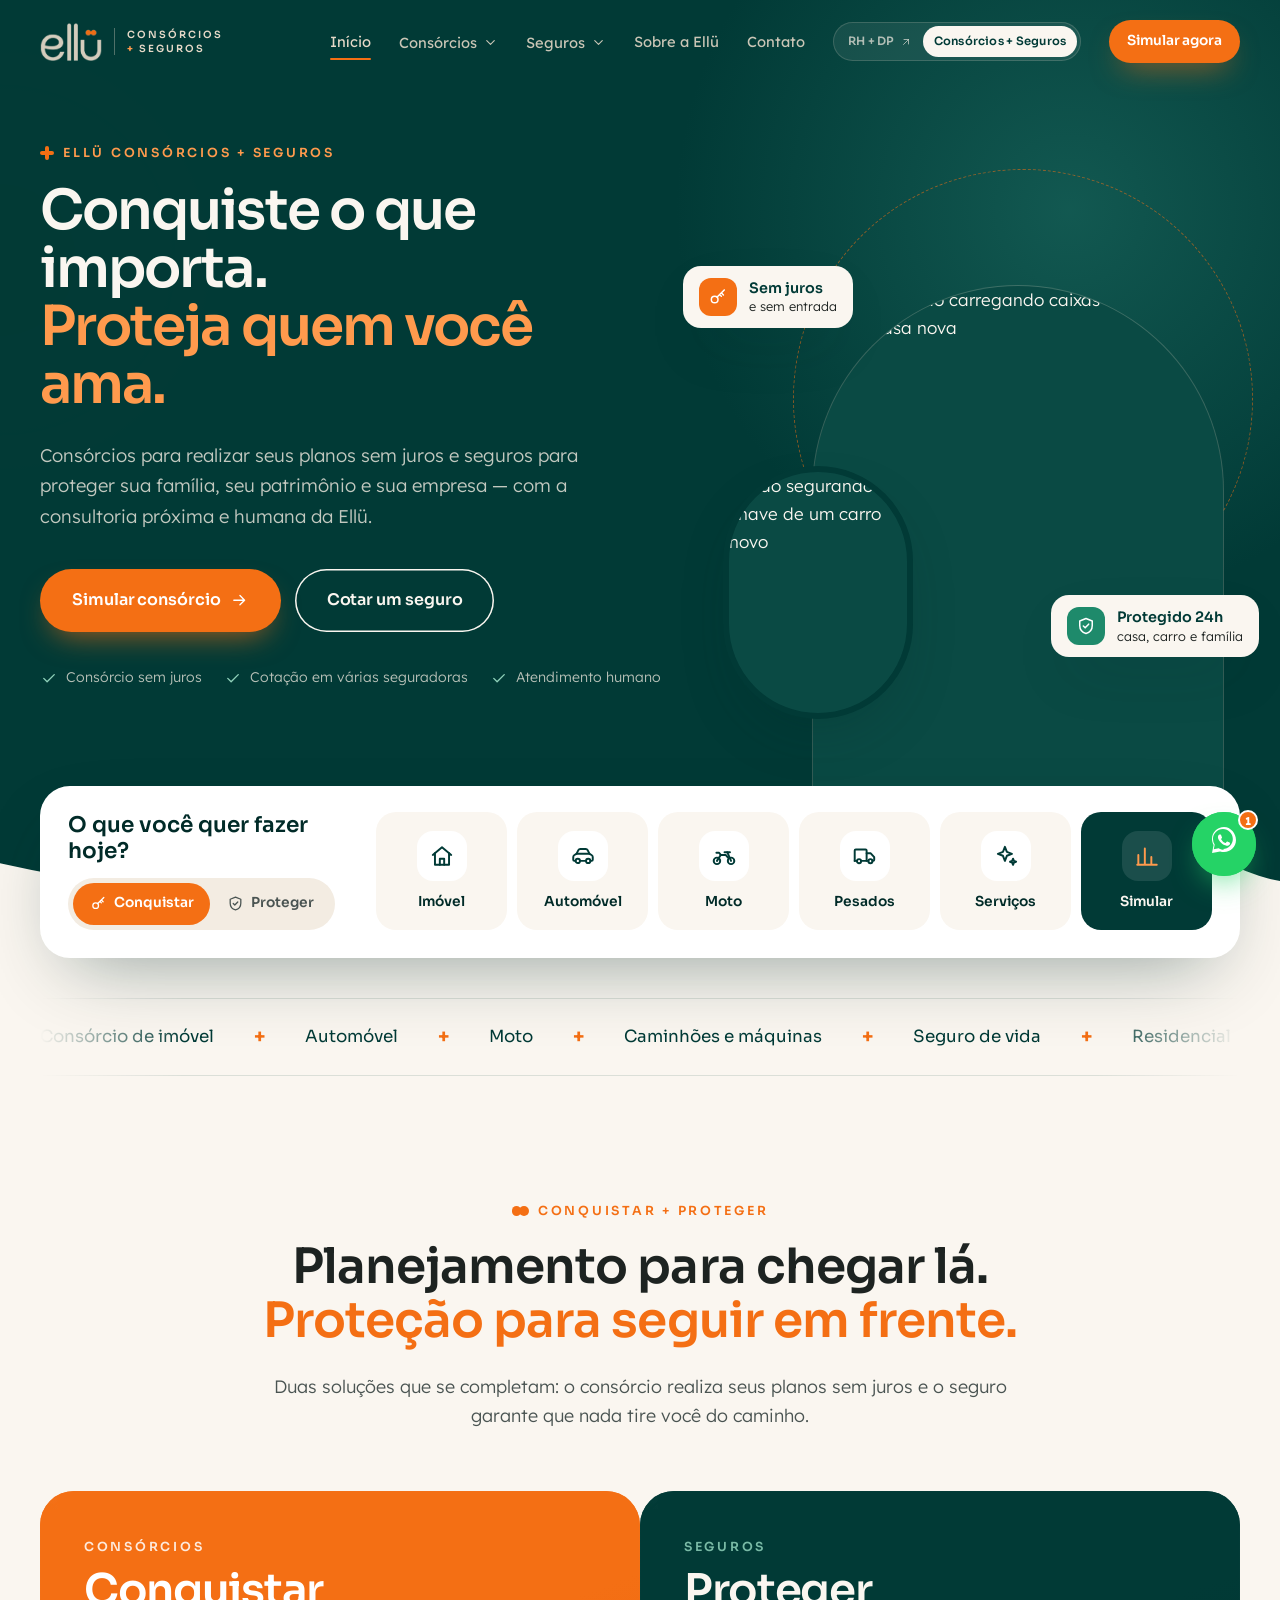
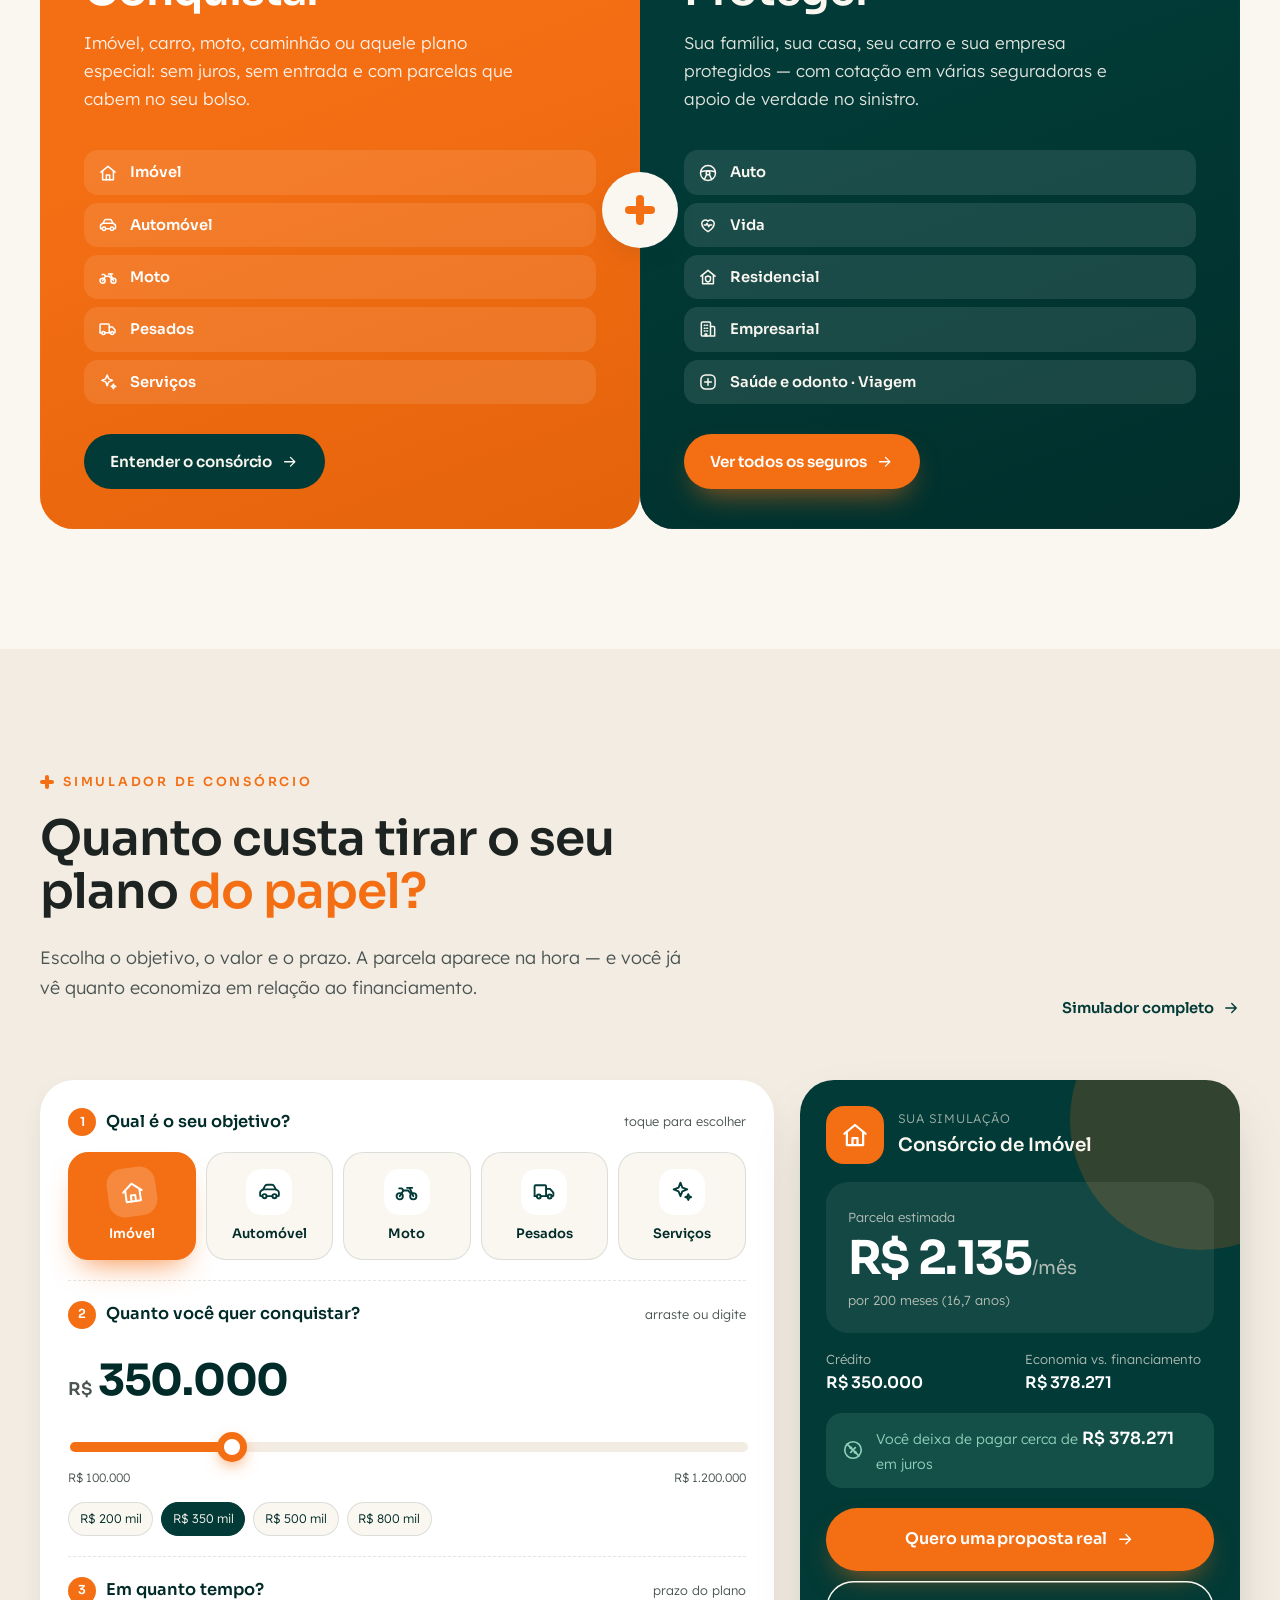
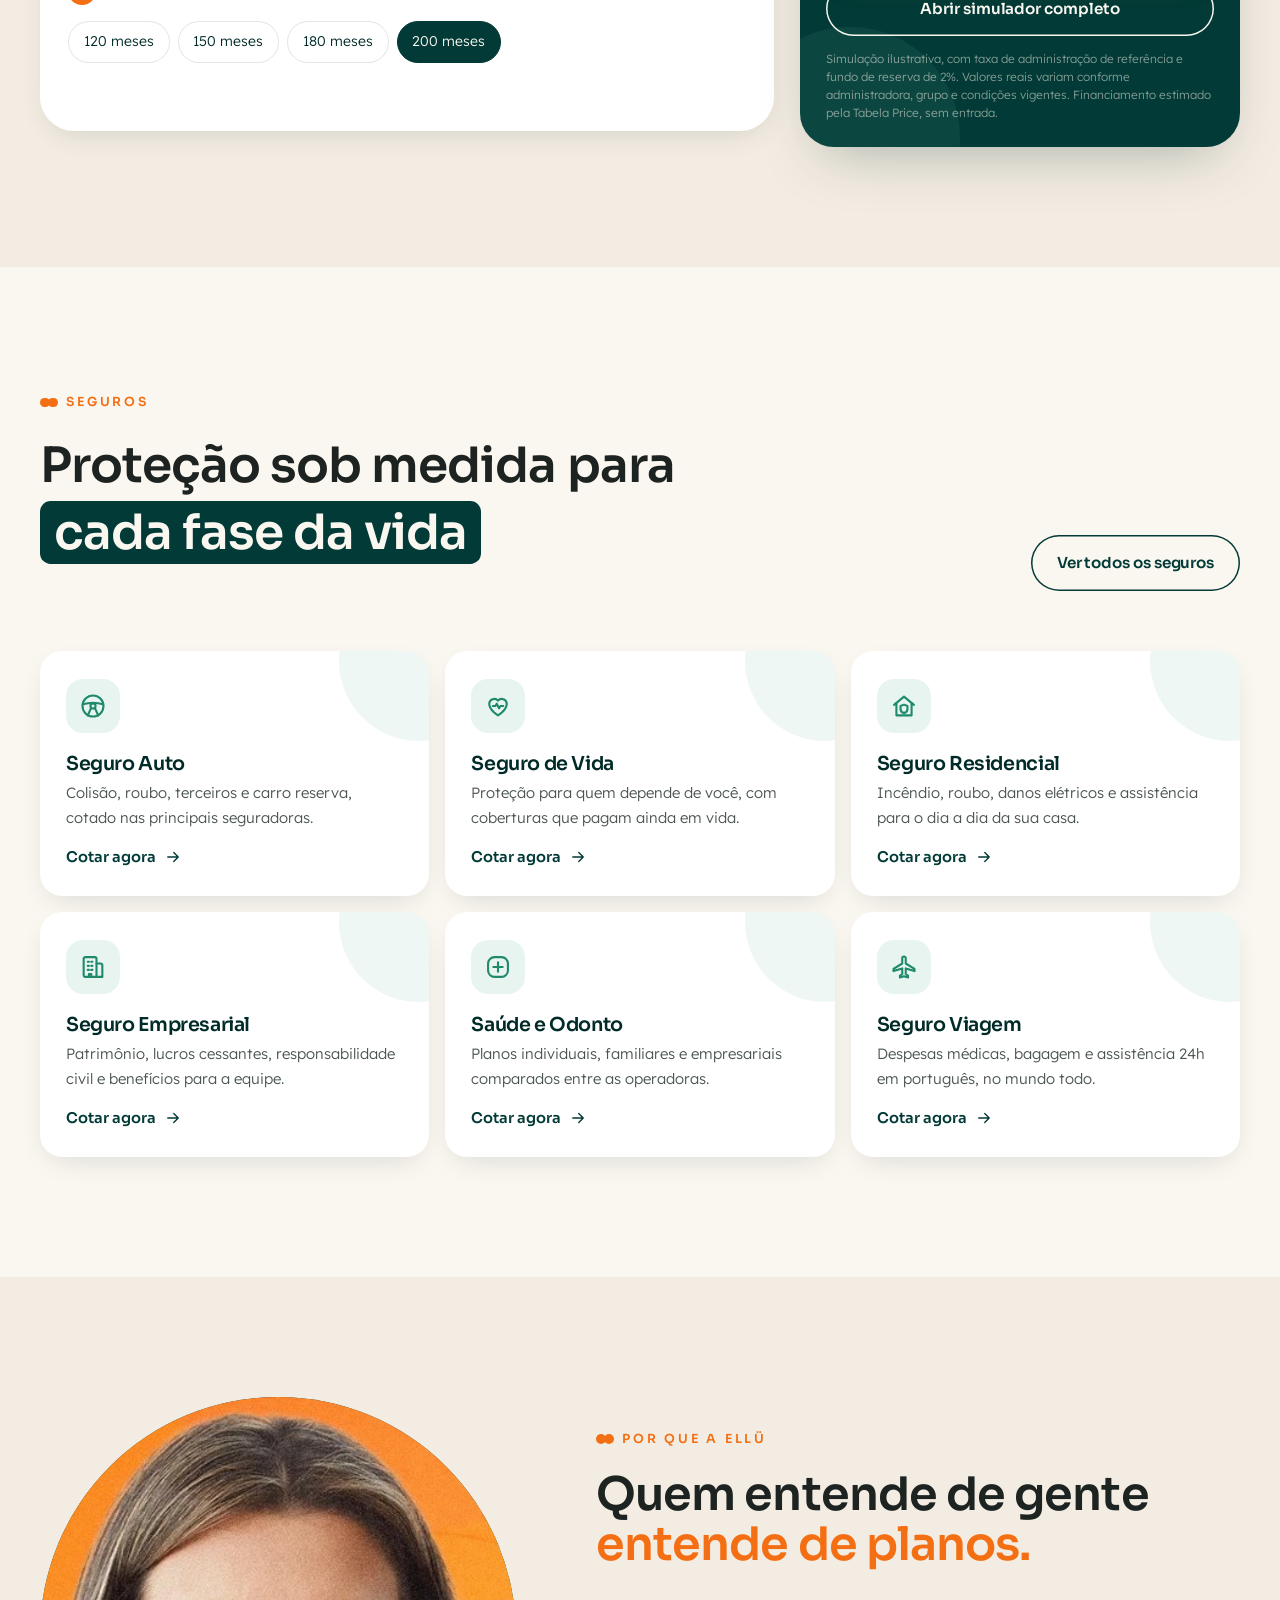
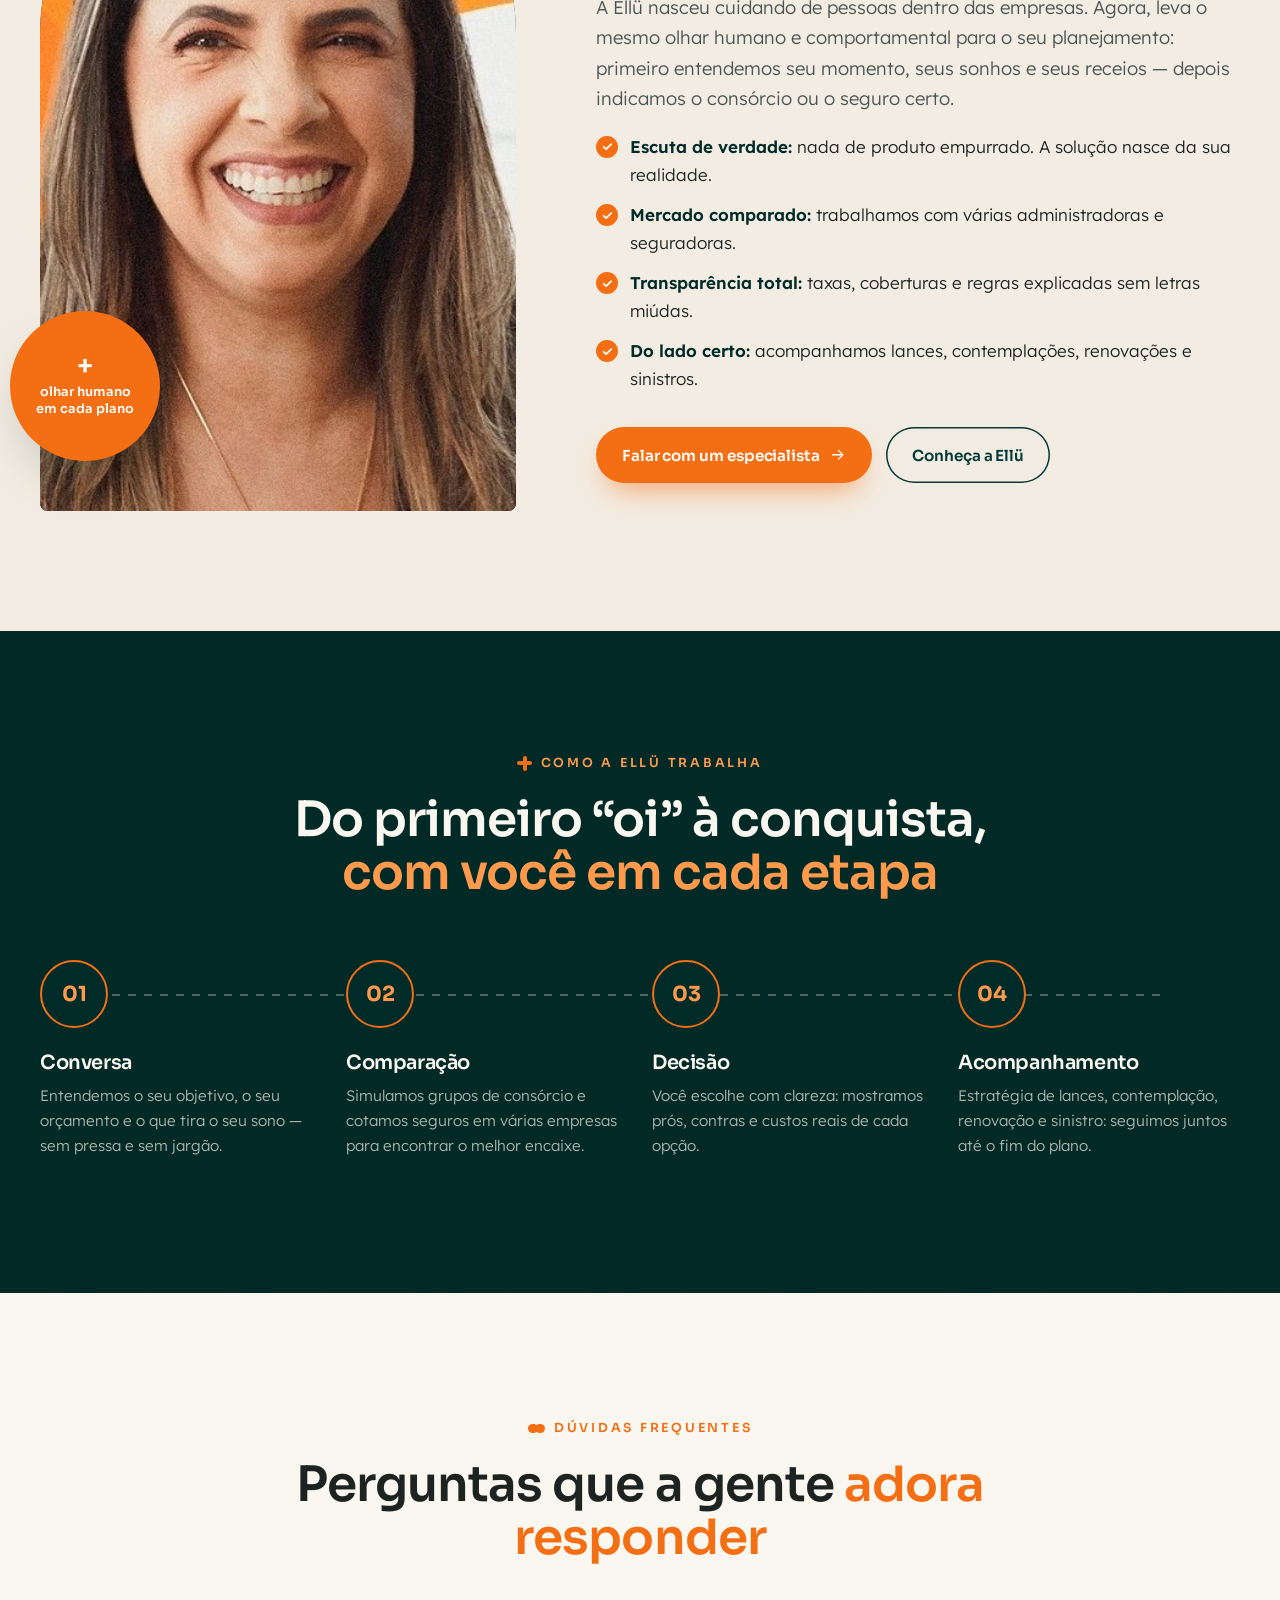
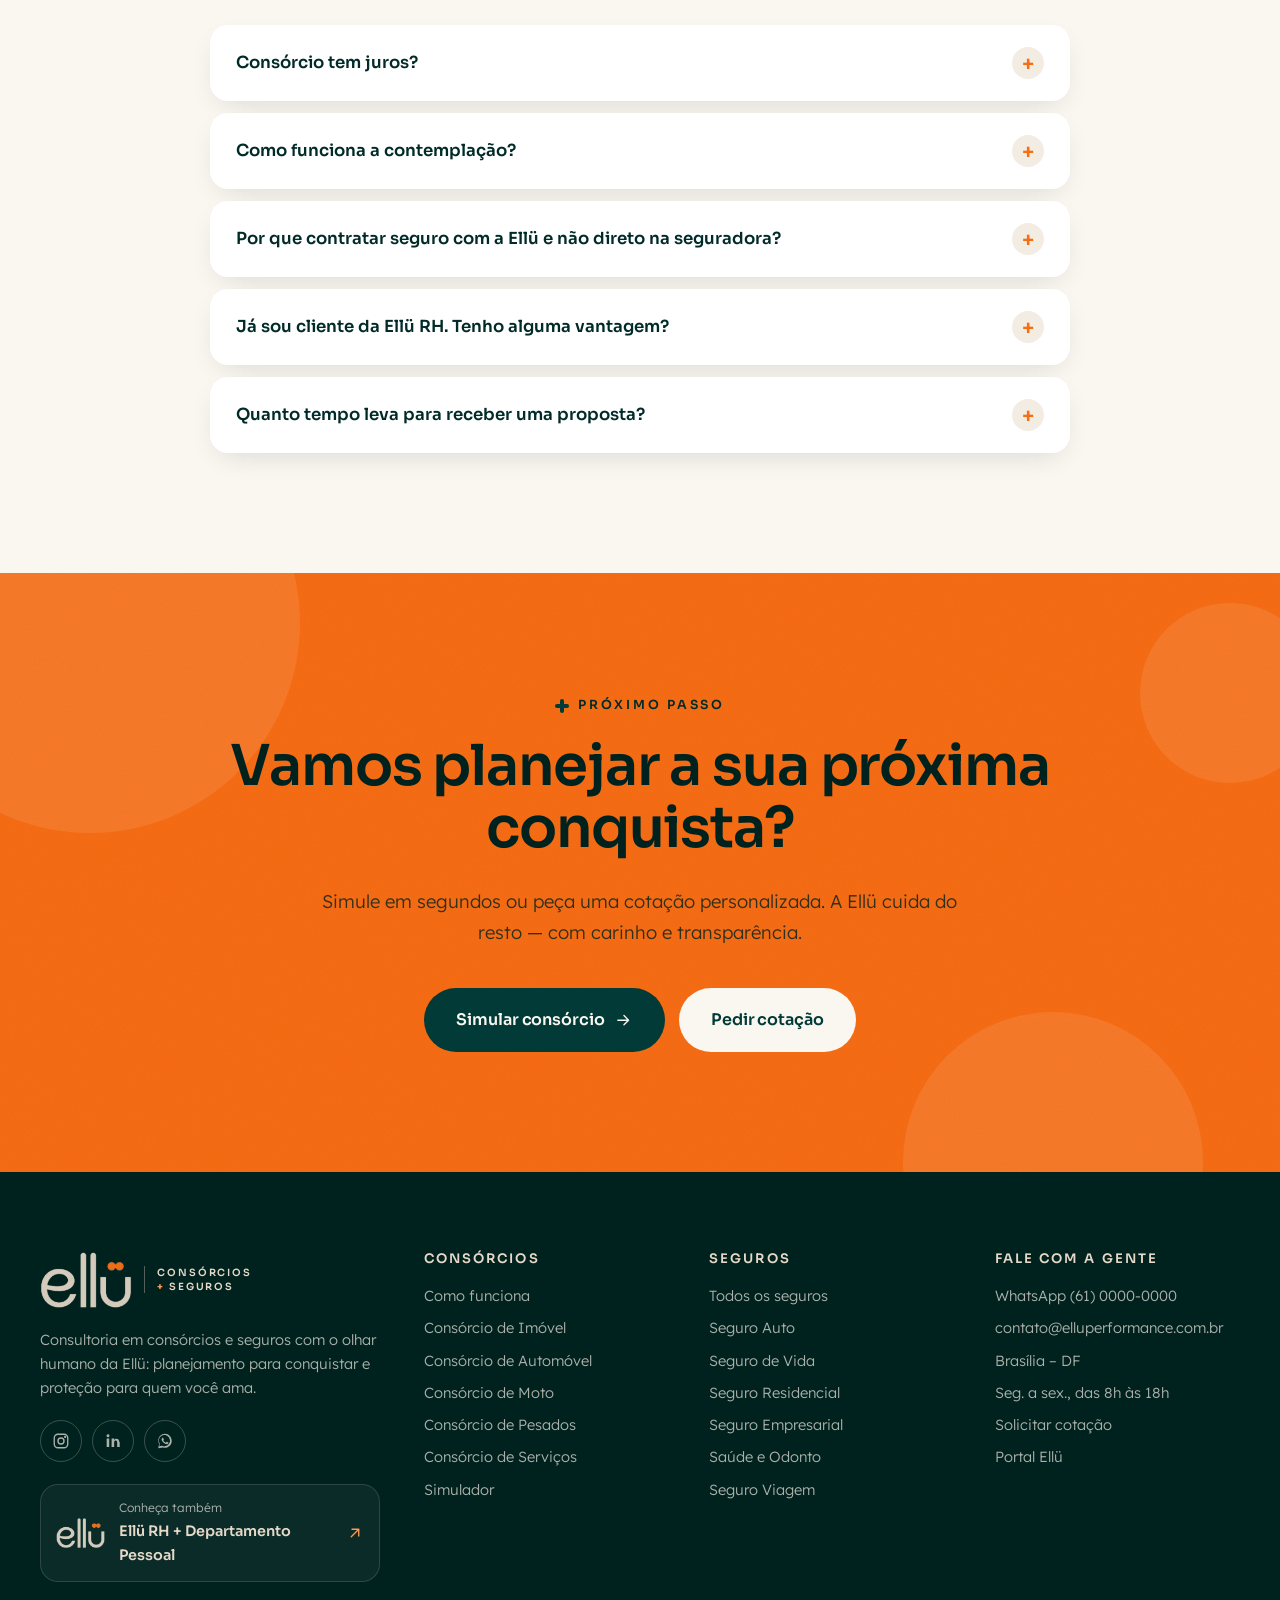
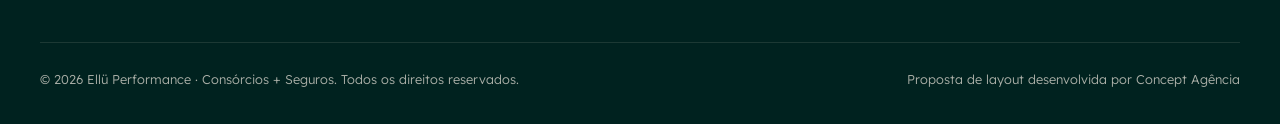
==== commit ef709f6f: "Abre direto na home e aponta para os novos enderecos - home.html vira index.html (home.html redireci" ====
--- a/index.html
+++ b/index.html
@@ -3,109 +3,249 @@
 <head>
   <meta charset="UTF-8">
   <meta name="viewport" content="width=device-width, initial-scale=1">
-  <title>Ellü — Escolha seu caminho</title>
-  <meta name="description" content="Ellü: RH + Departamento Pessoal ou Consórcios + Seguros. Escolha como a Ellü pode cuidar de você e da sua empresa.">
+  <title>Ellü Consórcios + Seguros — Conquiste o que importa. Proteja quem você ama.</title>
+  <meta name="description" content="Consórcios de imóvel, automóvel, moto, pesados e serviços, e seguros auto, vida, residencial, empresarial, saúde e viagem. Consultoria humana da Ellü, em Brasília (DF).">
   <meta name="robots" content="noindex, nofollow">
-  <meta name="theme-color" content="#FAF6F0">
+  <meta name="theme-color" content="#013A36">
   <link rel="icon" href="assets/img/logo-green.png">
   <link rel="preconnect" href="https://fonts.googleapis.com">
   <link rel="preconnect" href="https://fonts.gstatic.com" crossorigin>
   <link href="https://fonts.googleapis.com/css2?family=Lexend:wght@300;400;500&family=Sora:wght@300;400;600;700&display=swap" rel="stylesheet">
-  <link rel="preload" as="image" href="https://images.unsplash.com/photo-1770871821382-60ea99b0a941?auto=format&fit=crop&w=700&q=72">
   <link rel="stylesheet" href="assets/css/style.css">
-  <link rel="stylesheet" href="assets/css/portal.css">
 </head>
-<body class="portal">
-
-<div class="pt-bg" aria-hidden="true">
-  <span class="pt-c pt-c1" data-depth="18"></span>
-  <span class="pt-c pt-c2" data-depth="-24"></span>
-  <span class="pt-c pt-c3" data-depth="34"></span>
-  <span class="pt-c pt-c4" data-depth="-14"></span>
-  <span class="pt-c pt-c5" data-depth="44"></span>
-</div>
-<div class="pt-glow" aria-hidden="true"></div>
-
-<header class="pt-head">
-  <img class="pt-logo" src="assets/img/logo-green.png" alt="Ellü" width="633" height="387">
-  <nav aria-label="Redes">
-    <a href="https://www.instagram.com/elluperformance/" target="_blank" rel="noopener" aria-label="Instagram da Ellü" data-ico="insta"></a>
-    <a href="#" data-wa aria-label="WhatsApp da Ellü" data-ico="wa"></a>
-  </nav>
-</header>
-
-<main class="pt-main">
-  <div class="pt-intro">
-    <span class="eyebrow"><span class="dots"></span> Bem-vindo(a) à Ellü</span>
-    <h1><span class="w"><span>Como</span></span> <span class="w"><span>a</span></span> <span class="w"><span>Ellü</span></span> <span class="w"><span>pode</span></span> <span class="w"><span>cuidar</span></span> <span class="w"><span class="hl">de&nbsp;você?</span></span></h1>
-    <p>Duas frentes, o mesmo cuidado com pessoas. Escolha o caminho que faz sentido para você hoje.</p>
+<body>
+<script src="assets/js/data.js"></script>
+<div data-header="inicio"></div>
+
+<main>
+  <!-- HERO -->
+  <section class="hero grain on-dark">
+    <div class="container">
+      <div class="hero-copy">
+        <span class="eyebrow reveal"><span class="plus-mark"></span> Ellü Consórcios + Seguros</span>
+        <h1 class="reveal" data-delay="1"><span class="ln">Conquiste o que importa.</span> <span class="ln hl">Proteja quem você ama.</span></h1>
+        <p class="lead reveal" data-delay="2">Consórcios para realizar seus planos sem juros e seguros para proteger sua família, seu patrimônio e sua empresa — com a consultoria próxima e humana da Ellü.</p>
+        <div class="btn-row reveal" data-delay="3">
+          <a href="simulador.html" class="btn btn--orange btn--lg">Simular consórcio <i data-ico="arrow" style="width:1.15em;height:1.15em"></i></a>
+          <a href="cotacao.html?g=seguro" data-cotar="seguro" data-origem="home - hero" class="btn btn--ghost btn--lg">Cotar um seguro</a>
+        </div>
+        <div class="hero-proof reveal" data-delay="4">
+          <span><i data-ico="check"></i> Consórcio sem juros</span>
+          <span><i data-ico="check"></i> Cotação em várias seguradoras</span>
+          <span><i data-ico="check"></i> Atendimento humano</span>
+        </div>
+      </div>
+
+      <div class="hero-visual reveal" data-delay="2">
+        <span class="ring"></span>
+        <div class="arch arch--main"><img src="https://images.unsplash.com/photo-1758523671071-4e3c43d055e6?auto=format&fit=crop&w=900&q=72" alt="Casal sorrindo carregando caixas da mudança para a casa nova"></div>
+        <div class="arch arch--small"><img src="https://images.unsplash.com/photo-1671719367451-7bf05ae9549c?auto=format&fit=crop&w=500&q=72" alt="Mão segurando a chave de um carro novo"></div>
+        <div class="float-card float-card--a"><span class="ico" data-ico="key"></span><span><strong>Sem juros</strong>e sem entrada</span></div>
+        <div class="float-card float-card--b"><span class="ico ico--teal" data-ico="shield"></span><span><strong>Protegido 24h</strong>casa, carro e família</span></div>
+      </div>
+    </div>
+    <svg class="wave" viewBox="0 0 1440 120" preserveAspectRatio="none" aria-hidden="true"><path fill="#FAF6F0" d="M0 70c180 40 360 50 560 20S960 0 1160 20s220 60 280 70v30H0z"/></svg>
+  </section>
+
+  <!-- ESCOLHA RÁPIDA -->
+  <section class="quick">
+    <div class="container">
+      <div class="quick__card reveal" data-tabs>
+        <div>
+          <p class="quick__title">O que você quer fazer hoje?</p>
+          <div class="tabs" role="tablist"><span class="pill"></span>
+            <button type="button" data-tab role="tab"><i data-ico="key"></i> Conquistar</button>
+            <button type="button" data-tab role="tab"><i data-ico="shield"></i> Proteger</button>
+          </div>
+        </div>
+        <div class="quick__panes">
+          <div class="quick__pane" data-pane>
+            <a class="qchip" href="servico.html?s=consorcio-imovel"><span class="ic" data-ico="house"></span>Imóvel</a>
+            <a class="qchip" href="servico.html?s=consorcio-auto"><span class="ic" data-ico="car"></span>Automóvel</a>
+            <a class="qchip" href="servico.html?s=consorcio-moto"><span class="ic" data-ico="moto"></span>Moto</a>
+            <a class="qchip" href="servico.html?s=consorcio-pesados"><span class="ic" data-ico="truck"></span>Pesados</a>
+            <a class="qchip" href="servico.html?s=consorcio-servicos"><span class="ic" data-ico="spark"></span>Serviços</a>
+            <a class="qchip qchip--sim" href="simulador.html"><span class="ic" data-ico="chart"></span>Simular</a>
+          </div>
+          <div class="quick__pane quick__pane--seg" data-pane>
+            <a class="qchip" href="servico.html?s=seguro-auto"><span class="ic" data-ico="wheel"></span>Auto</a>
+            <a class="qchip" href="servico.html?s=seguro-vida"><span class="ic" data-ico="heart"></span>Vida</a>
+            <a class="qchip" href="servico.html?s=seguro-residencial"><span class="ic" data-ico="homeShield"></span>Residencial</a>
+            <a class="qchip" href="servico.html?s=seguro-empresarial"><span class="ic" data-ico="building"></span>Empresarial</a>
+            <a class="qchip" href="servico.html?s=seguro-saude"><span class="ic" data-ico="health"></span>Saúde</a>
+            <a class="qchip" href="servico.html?s=seguro-viagem"><span class="ic" data-ico="plane"></span>Viagem</a>
+          </div>
+        </div>
+      </div>
+    </div>
+  </section>
+
+  <div class="marquee" aria-hidden="true">
+    <div class="marquee__track">
+      <span>Consórcio de imóvel</span><span>Automóvel</span><span>Moto</span><span>Caminhões e máquinas</span><span>Seguro de vida</span><span>Residencial</span><span>Empresarial</span><span>Saúde e odonto</span><span>Viagem</span>
+      <span>Consórcio de imóvel</span><span>Automóvel</span><span>Moto</span><span>Caminhões e máquinas</span><span>Seguro de vida</span><span>Residencial</span><span>Empresarial</span><span>Saúde e odonto</span><span>Viagem</span>
+    </div>
   </div>
 
-  <div class="pt-choices">
-    <a class="pt-card pt-card--rh" href="https://guleite.github.io/ellu-performance/" data-color="#013A36" data-label="Ellü RH + Departamento Pessoal" data-side="rh">
-      <span class="bub bub--1"></span><span class="bub bub--2"></span>
-      <div class="pt-body">
-        <span class="pt-tag"><i></i> Gestão de pessoas</span>
-        <h2>Ellü <b>RH <span>+</span> Departamento Pessoal</b></h2>
-        <p>Recrutamento e seleção, desenvolvimento de líderes, análise comportamental e rotinas de DP sempre em dia.</p>
-        <ul class="pt-chips">
-          <li><i data-ico="users"></i>Recrutamento</li>
-          <li><i data-ico="star"></i>Liderança</li>
-          <li><i data-ico="puzzle"></i>Perfil DISC</li>
-          <li><i data-ico="doc"></i>Folha e eSocial</li>
+  <!-- DUAS FRENTES -->
+  <section class="sec">
+    <div class="container">
+      <div class="sec-head center">
+        <span class="eyebrow reveal"><span class="dots"></span> Conquistar + proteger</span>
+        <h2 class="reveal" data-delay="1">Planejamento para chegar lá. <span class="hl">Proteção para seguir em frente.</span></h2>
+        <p class="reveal" data-delay="2">Duas soluções que se completam: o consórcio realiza seus planos sem juros e o seguro garante que nada tire você do caminho.</p>
+      </div>
+      <div class="duo">
+        <article class="duo-card duo-card--c reveal">
+          <div class="duo-card__bg"><img src="https://images.unsplash.com/photo-1741156386380-0236c72eb6f9?auto=format&fit=crop&w=900&q=60" alt=""></div>
+          <span class="kick">Consórcios</span>
+          <h3>Conquistar</h3>
+          <p>Imóvel, carro, moto, caminhão ou aquele plano especial: sem juros, sem entrada e com parcelas que cabem no seu bolso.</p>
+          <ul class="duo-list">
+            <li><a href="servico.html?s=consorcio-imovel"><i data-ico="house"></i> Imóvel <i class="go" data-ico="arrow"></i></a></li>
+            <li><a href="servico.html?s=consorcio-auto"><i data-ico="car"></i> Automóvel <i class="go" data-ico="arrow"></i></a></li>
+            <li><a href="servico.html?s=consorcio-moto"><i data-ico="moto"></i> Moto <i class="go" data-ico="arrow"></i></a></li>
+            <li><a href="servico.html?s=consorcio-pesados"><i data-ico="truck"></i> Pesados <i class="go" data-ico="arrow"></i></a></li>
+            <li><a href="servico.html?s=consorcio-servicos"><i data-ico="spark"></i> Serviços <i class="go" data-ico="arrow"></i></a></li>
+          </ul>
+          <a href="consorcios.html" class="btn btn--green">Entender o consórcio <i data-ico="arrow" style="width:1.15em;height:1.15em"></i></a>
+        </article>
+        <div class="duo__plus" aria-hidden="true"><span class="plus-mark"></span></div>
+        <article class="duo-card duo-card--s reveal" data-delay="1">
+          <div class="duo-card__bg"><img src="https://images.unsplash.com/photo-1624272864537-8ecc72b67958?auto=format&fit=crop&w=900&q=60" alt=""></div>
+          <span class="kick" style="color:var(--mint)">Seguros</span>
+          <h3>Proteger</h3>
+          <p>Sua família, sua casa, seu carro e sua empresa protegidos — com cotação em várias seguradoras e apoio de verdade no sinistro.</p>
+          <ul class="duo-list">
+            <li><a href="servico.html?s=seguro-auto"><i data-ico="wheel"></i> Auto <i class="go" data-ico="arrow"></i></a></li>
+            <li><a href="servico.html?s=seguro-vida"><i data-ico="heart"></i> Vida <i class="go" data-ico="arrow"></i></a></li>
+            <li><a href="servico.html?s=seguro-residencial"><i data-ico="homeShield"></i> Residencial <i class="go" data-ico="arrow"></i></a></li>
+            <li><a href="servico.html?s=seguro-empresarial"><i data-ico="building"></i> Empresarial <i class="go" data-ico="arrow"></i></a></li>
+            <li><a href="servico.html?s=seguro-saude"><i data-ico="health"></i> Saúde e odonto · Viagem <i class="go" data-ico="arrow"></i></a></li>
+          </ul>
+          <a href="seguros.html" class="btn btn--orange">Ver todos os seguros <i data-ico="arrow" style="width:1.15em;height:1.15em"></i></a>
+        </article>
+      </div>
+    </div>
+  </section>
+
+  <!-- SIMULADOR -->
+  <section class="sec sec--cream" id="simule">
+    <div class="container">
+      <div class="sec-head sec-head--row">
+        <div>
+          <span class="eyebrow reveal"><span class="plus-mark"></span> Simulador de consórcio</span>
+          <h2 class="reveal" data-delay="1">Quanto custa tirar o seu plano <span class="hl">do papel?</span></h2>
+          <p class="reveal" data-delay="2">Escolha o objetivo, o valor e o prazo. A parcela aparece na hora — e você já vê quanto economiza em relação ao financiamento.</p>
+        </div>
+        <a href="simulador.html" class="link-arrow reveal" data-delay="2">Simulador completo <i data-ico="arrow"></i></a>
+      </div>
+      <div class="reveal" data-delay="1"><div data-sim data-compact></div></div>
+    </div>
+  </section>
+
+  <!-- SEGUROS -->
+  <section class="sec">
+    <div class="container">
+      <div class="sec-head sec-head--row">
+        <div>
+          <span class="eyebrow reveal"><span class="dots"></span> Seguros</span>
+          <h2 class="reveal" data-delay="1">Proteção sob medida para <span class="hl-box">cada fase da vida</span></h2>
+        </div>
+        <a href="seguros.html" class="btn btn--ghost-dark reveal" data-delay="2">Ver todos os seguros</a>
+      </div>
+      <div class="icards">
+        <a class="icard reveal" data-tilt="8" href="servico.html?s=seguro-auto"><span class="chip-pop">🚗 Assistência 24h</span><span class="ic" data-ico="wheel"></span><h3>Seguro Auto</h3><p>Colisão, roubo, terceiros e carro reserva, cotado nas principais seguradoras.</p><span class="link-arrow">Cotar agora <i data-ico="arrow"></i></span></a>
+        <a class="icard reveal" data-delay="1" data-tilt="8" href="servico.html?s=seguro-vida"><span class="chip-pop">💛 Família tranquila</span><span class="ic" data-ico="heart"></span><h3>Seguro de Vida</h3><p>Proteção para quem depende de você, com coberturas que pagam ainda em vida.</p><span class="link-arrow">Cotar agora <i data-ico="arrow"></i></span></a>
+        <a class="icard reveal" data-delay="2" data-tilt="8" href="servico.html?s=seguro-residencial"><span class="chip-pop">🔑 Chaveiro 24h</span><span class="ic" data-ico="homeShield"></span><h3>Seguro Residencial</h3><p>Incêndio, roubo, danos elétricos e assistência para o dia a dia da sua casa.</p><span class="link-arrow">Cotar agora <i data-ico="arrow"></i></span></a>
+        <a class="icard reveal" data-tilt="8" href="servico.html?s=seguro-empresarial"><span class="chip-pop">🏢 Negócio blindado</span><span class="ic" data-ico="building"></span><h3>Seguro Empresarial</h3><p>Patrimônio, lucros cessantes, responsabilidade civil e benefícios para a equipe.</p><span class="link-arrow">Cotar agora <i data-ico="arrow"></i></span></a>
+        <a class="icard reveal" data-delay="1" data-tilt="8" href="servico.html?s=seguro-saude"><span class="chip-pop">🩺 Rede de qualidade</span><span class="ic" data-ico="health"></span><h3>Saúde e Odonto</h3><p>Planos individuais, familiares e empresariais comparados entre as operadoras.</p><span class="link-arrow">Cotar agora <i data-ico="arrow"></i></span></a>
+        <a class="icard reveal" data-delay="2" data-tilt="8" href="servico.html?s=seguro-viagem"><span class="chip-pop">✈️ Boa viagem!</span><span class="ic" data-ico="plane"></span><h3>Seguro Viagem</h3><p>Despesas médicas, bagagem e assistência 24h em português, no mundo todo.</p><span class="link-arrow">Cotar agora <i data-ico="arrow"></i></span></a>
+      </div>
+    </div>
+  </section>
+
+  <!-- POR QUE A ELLÜ -->
+  <section class="sec sec--cream">
+    <div class="container people">
+      <div class="people-photo reveal">
+        <div class="arch"><img src="assets/img/cintia-2.jpg" alt="Cíntia Aguiar, fundadora da Ellü, sorrindo"></div>
+        <div class="badge"><div><b>+</b>olhar humano em cada plano</div></div>
+      </div>
+      <div>
+        <span class="eyebrow reveal"><span class="dots"></span> Por que a Ellü</span>
+        <h2 class="reveal" data-delay="1" style="font-size:clamp(2rem,3.6vw,3rem)">Quem entende de gente <span class="hl">entende de planos.</span></h2>
+        <p class="reveal lead" data-delay="2">A Ellü nasceu cuidando de pessoas dentro das empresas. Agora, leva o mesmo olhar humano e comportamental para o seu planejamento: primeiro entendemos seu momento, seus sonhos e seus receios — depois indicamos o consórcio ou o seguro certo.</p>
+        <ul class="check-list reveal" data-delay="3">
+          <li><span><b>Escuta de verdade:</b> nada de produto empurrado. A solução nasce da sua realidade.</span></li>
+          <li><span><b>Mercado comparado:</b> trabalhamos com várias administradoras e seguradoras.</span></li>
+          <li><span><b>Transparência total:</b> taxas, coberturas e regras explicadas sem letras miúdas.</span></li>
+          <li><span><b>Do lado certo:</b> acompanhamos lances, contemplações, renovações e sinistros.</span></li>
         </ul>
-        <span class="pt-go">Acessar site <i data-ico="ext"></i></span>
-      </div>
-      <div class="pt-media" aria-hidden="true">
-        <span class="pt-ring"></span>
-        <div class="pt-arch"><img src="assets/img/cintia-hero.jpg" alt=""></div>
-        <span class="pt-fl pt-fl--o pt-fl--a" data-ico="users"></span>
-        <span class="pt-fl pt-fl--b" data-ico="puzzle"></span>
-        <span class="pt-fl pt-fl--c" data-ico="chart"></span>
-      </div>
-    </a>
-
-    <div class="pt-or" aria-hidden="true">
-      <span class="pt-eyes"><i><b></b></i><i><b></b></i></span>
-      <span class="pt-or__txt">o<span>u</span></span>
-    </div>
-
-    <a class="pt-card pt-card--cs" href="home.html" data-color="#F46F14" data-label="Ellü Consórcios + Seguros" data-side="cs">
-      <span class="bub bub--1"></span><span class="bub bub--2"></span>
-      <span class="pt-new">Novo</span>
-      <div class="pt-body">
-        <span class="pt-tag"><i></i> Conquistar + proteger</span>
-        <h2>Ellü <b>Consórcios <span>+</span> Seguros</b></h2>
-        <p>Planeje suas conquistas com consórcio e proteja o que importa com seguros — com a consultoria humana da Ellü.</p>
-        <ul class="pt-chips">
-          <li><i data-ico="house"></i>Imóvel</li>
-          <li><i data-ico="car"></i>Automóvel</li>
-          <li><i data-ico="heart"></i>Vida</li>
-          <li><i data-ico="homeShield"></i>Residencial</li>
-          <li><i data-ico="building"></i>Empresarial</li>
-        </ul>
-        <span class="pt-go">Conhecer <i data-ico="arrow"></i></span>
-      </div>
-      <div class="pt-media" aria-hidden="true">
-        <span class="pt-ring"></span>
-        <div class="pt-arch"><img src="https://images.unsplash.com/photo-1770871821382-60ea99b0a941?auto=format&fit=crop&w=700&q=72" alt=""></div>
-        <span class="pt-fl pt-fl--g pt-fl--a" data-ico="house"></span>
-        <span class="pt-fl pt-fl--b" data-ico="shield"></span>
-        <span class="pt-fl pt-fl--c" data-ico="car"></span>
-      </div>
-    </a>
-  </div>
+        <div class="btn-row reveal" data-delay="4">
+          <a href="cotacao.html" data-cotar="" data-origem="home - por que a Ellü" class="btn btn--orange">Falar com um especialista <i data-ico="arrow" style="width:1.15em;height:1.15em"></i></a>
+          <a href="sobre.html" class="btn btn--ghost-dark">Conheça a Ellü</a>
+        </div>
+      </div>
+    </div>
+  </section>
+
+  <!-- COMO FUNCIONA -->
+  <section class="sec sec--deep grain on-dark">
+    <div class="container">
+      <div class="sec-head center">
+        <span class="eyebrow reveal"><span class="plus-mark"></span> Como a Ellü trabalha</span>
+        <h2 class="reveal" data-delay="1">Do primeiro “oi” à conquista, <span class="hl">com você em cada etapa</span></h2>
+      </div>
+      <div class="steps">
+        <div class="step reveal"><span class="n">01</span><h3>Conversa</h3><p>Entendemos o seu objetivo, o seu orçamento e o que tira o seu sono — sem pressa e sem jargão.</p></div>
+        <div class="step reveal" data-delay="1"><span class="n">02</span><h3>Comparação</h3><p>Simulamos grupos de consórcio e cotamos seguros em várias empresas para encontrar o melhor encaixe.</p></div>
+        <div class="step reveal" data-delay="2"><span class="n">03</span><h3>Decisão</h3><p>Você escolhe com clareza: mostramos prós, contras e custos reais de cada opção.</p></div>
+        <div class="step reveal" data-delay="3"><span class="n">04</span><h3>Acompanhamento</h3><p>Estratégia de lances, contemplação, renovação e sinistro: seguimos juntos até o fim do plano.</p></div>
+      </div>
+    </div>
+  </section>
+
+  <!-- FAQ -->
+  <section class="sec">
+    <div class="container">
+      <div class="sec-head center">
+        <span class="eyebrow reveal"><span class="dots"></span> Dúvidas frequentes</span>
+        <h2 class="reveal" data-delay="1">Perguntas que a gente <span class="hl">adora responder</span></h2>
+      </div>
+      <div class="faq">
+        <details class="reveal"><summary>Consórcio tem juros?</summary><p>Não. No consórcio você paga a taxa de administração, diluída nas parcelas, e uma pequena parcela de fundo de reserva. Por isso, o custo total costuma ser bem menor que o de um financiamento.</p></details>
+        <details class="reveal"><summary>Como funciona a contemplação?</summary><p>Todo mês o grupo realiza uma assembleia com sorteio e lances. Quem é contemplado recebe a carta de crédito para comprar o bem. Com uma boa estratégia de lance, dá para antecipar a conquista.</p></details>
+        <details class="reveal"><summary>Por que contratar seguro com a Ellü e não direto na seguradora?</summary><p>Porque comparamos várias seguradoras, ajustamos as coberturas ao seu uso real e acompanhamos você na renovação e no sinistro. E você não paga a mais por isso.</p></details>
+        <details class="reveal"><summary>Já sou cliente da Ellü RH. Tenho alguma vantagem?</summary><p>Empresas atendidas pela Ellü RH podem estruturar benefícios como seguro de vida em grupo e planos de saúde de forma integrada, com o mesmo time que já conhece a sua cultura.</p></details>
+        <details class="reveal"><summary>Quanto tempo leva para receber uma proposta?</summary><p>Depois que você envia a solicitação pelo site, um especialista analisa os dados e te chama no WhatsApp em horário comercial com as primeiras opções.</p></details>
+      </div>
+    </div>
+  </section>
+
+  <!-- CTA -->
+  <section class="sec sec--orange grain cta-band">
+    <div class="bubbles" aria-hidden="true">
+      <span style="width:420px;height:420px;left:-120px;top:-160px"></span>
+      <span style="width:300px;height:300px;right:6%;bottom:-140px"></span>
+      <span style="width:180px;height:180px;right:-40px;top:30px"></span>
+    </div>
+    <div class="container" style="position:relative">
+      <span class="eyebrow reveal"><span class="plus-mark"></span> Próximo passo</span>
+      <h2 class="reveal" data-delay="1">Vamos planejar a sua próxima conquista?</h2>
+      <p class="reveal" data-delay="2">Simule em segundos ou peça uma cotação personalizada. A Ellü cuida do resto — com carinho e transparência.</p>
+      <div class="btn-row reveal" data-delay="3">
+        <a href="simulador.html" class="btn btn--green btn--lg">Simular consórcio <i data-ico="arrow" style="width:1.15em;height:1.15em"></i></a>
+        <a href="cotacao.html" data-cotar="" data-origem="home - cta final" class="btn btn--cream btn--lg">Pedir cotação</a>
+      </div>
+    </div>
+  </section>
 </main>
 
-<footer class="pt-foot">
-  <span>© <span data-year></span> Ellü Performance · Brasília – DF</span>
-  <span class="pt-hint">Dica: use <kbd>←</kbd> <kbd>→</kbd> e <kbd>Enter</kbd> para escolher</span>
-  <span><a href="https://www.instagram.com/elluperformance/" target="_blank" rel="noopener">@elluperformance</a></span>
-</footer>
-
-<div class="pt-wipe" aria-hidden="true"><div class="pt-wipe__in"><img src="assets/img/logo-cream.png" alt=""><small class="pt-wipe__txt"></small></div></div>
-
-<script src="assets/js/data.js"></script>
-<script src="assets/js/portal.js"></script>
+<div data-footer></div>
+
+<script src="assets/js/main.js"></script>
+<script src="assets/js/cotacao.js"></script>
+<script src="assets/js/simulador.js"></script>
 </body>
 </html>
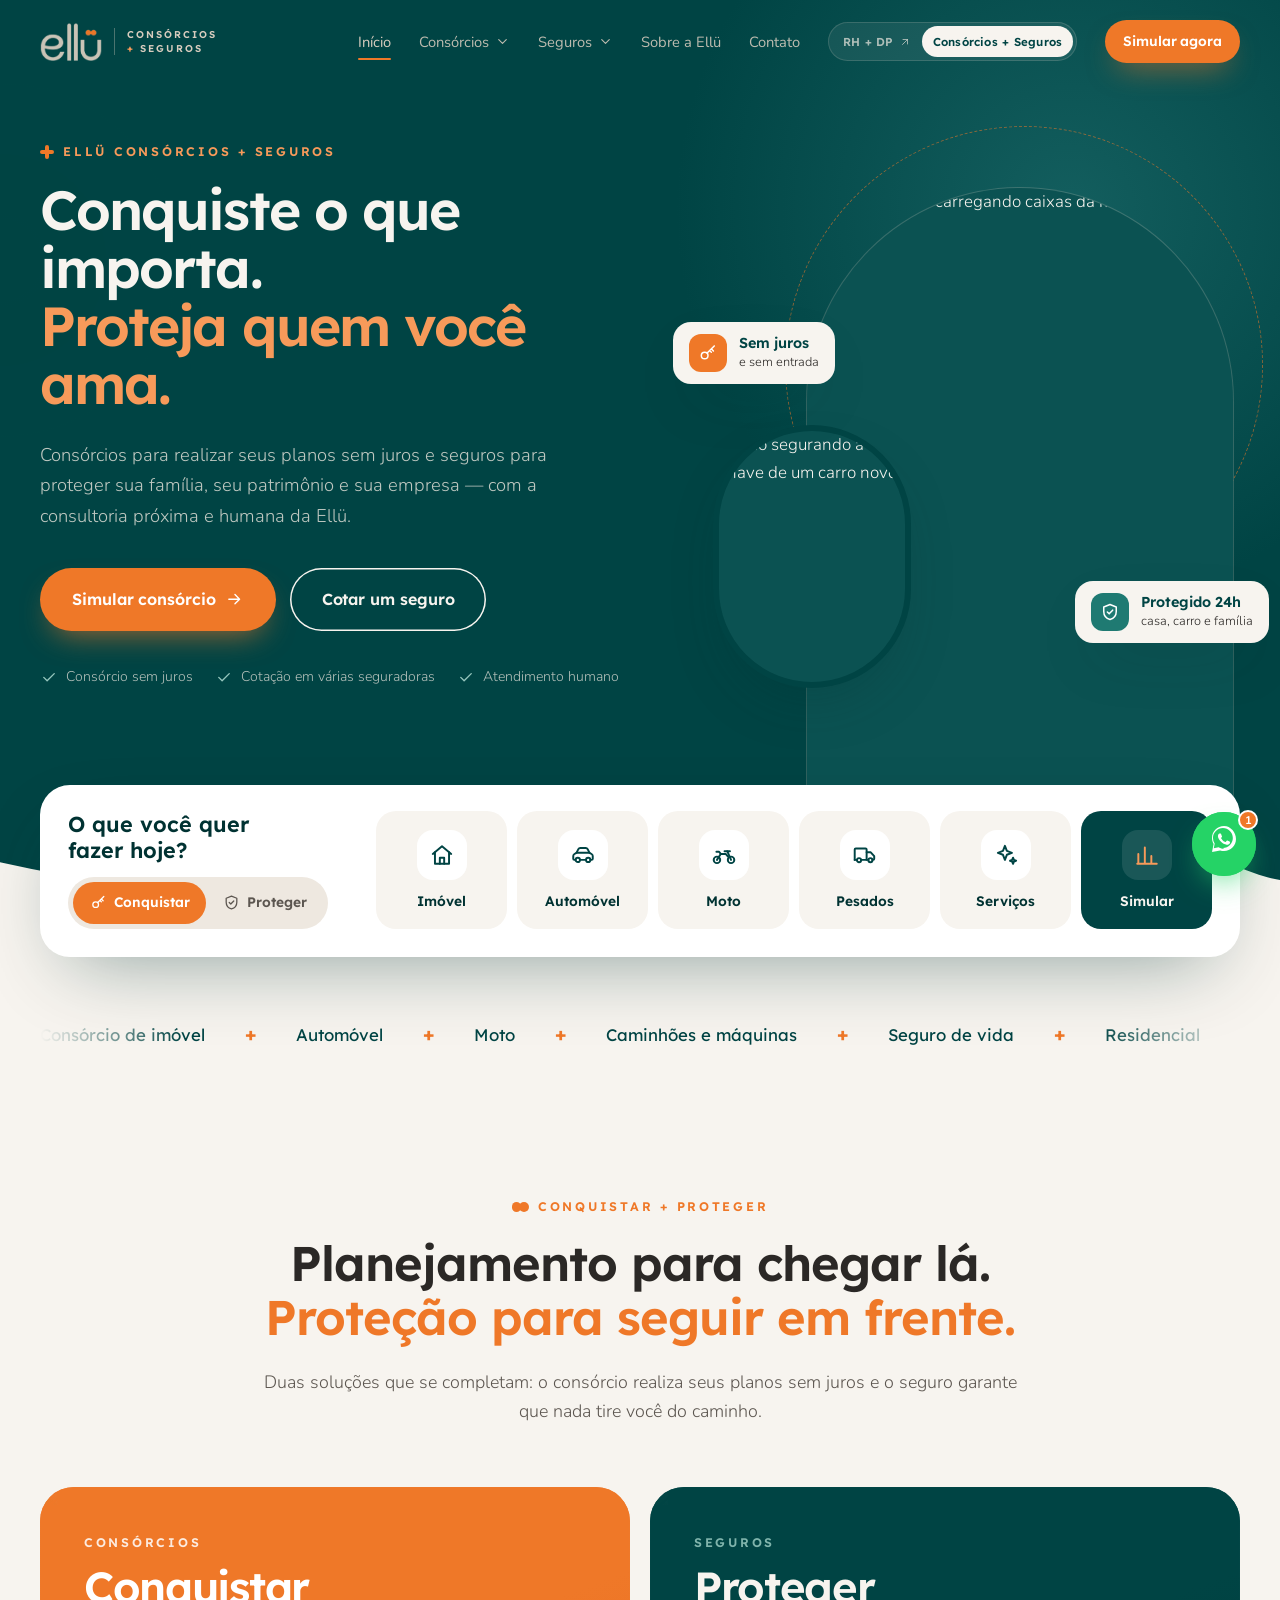
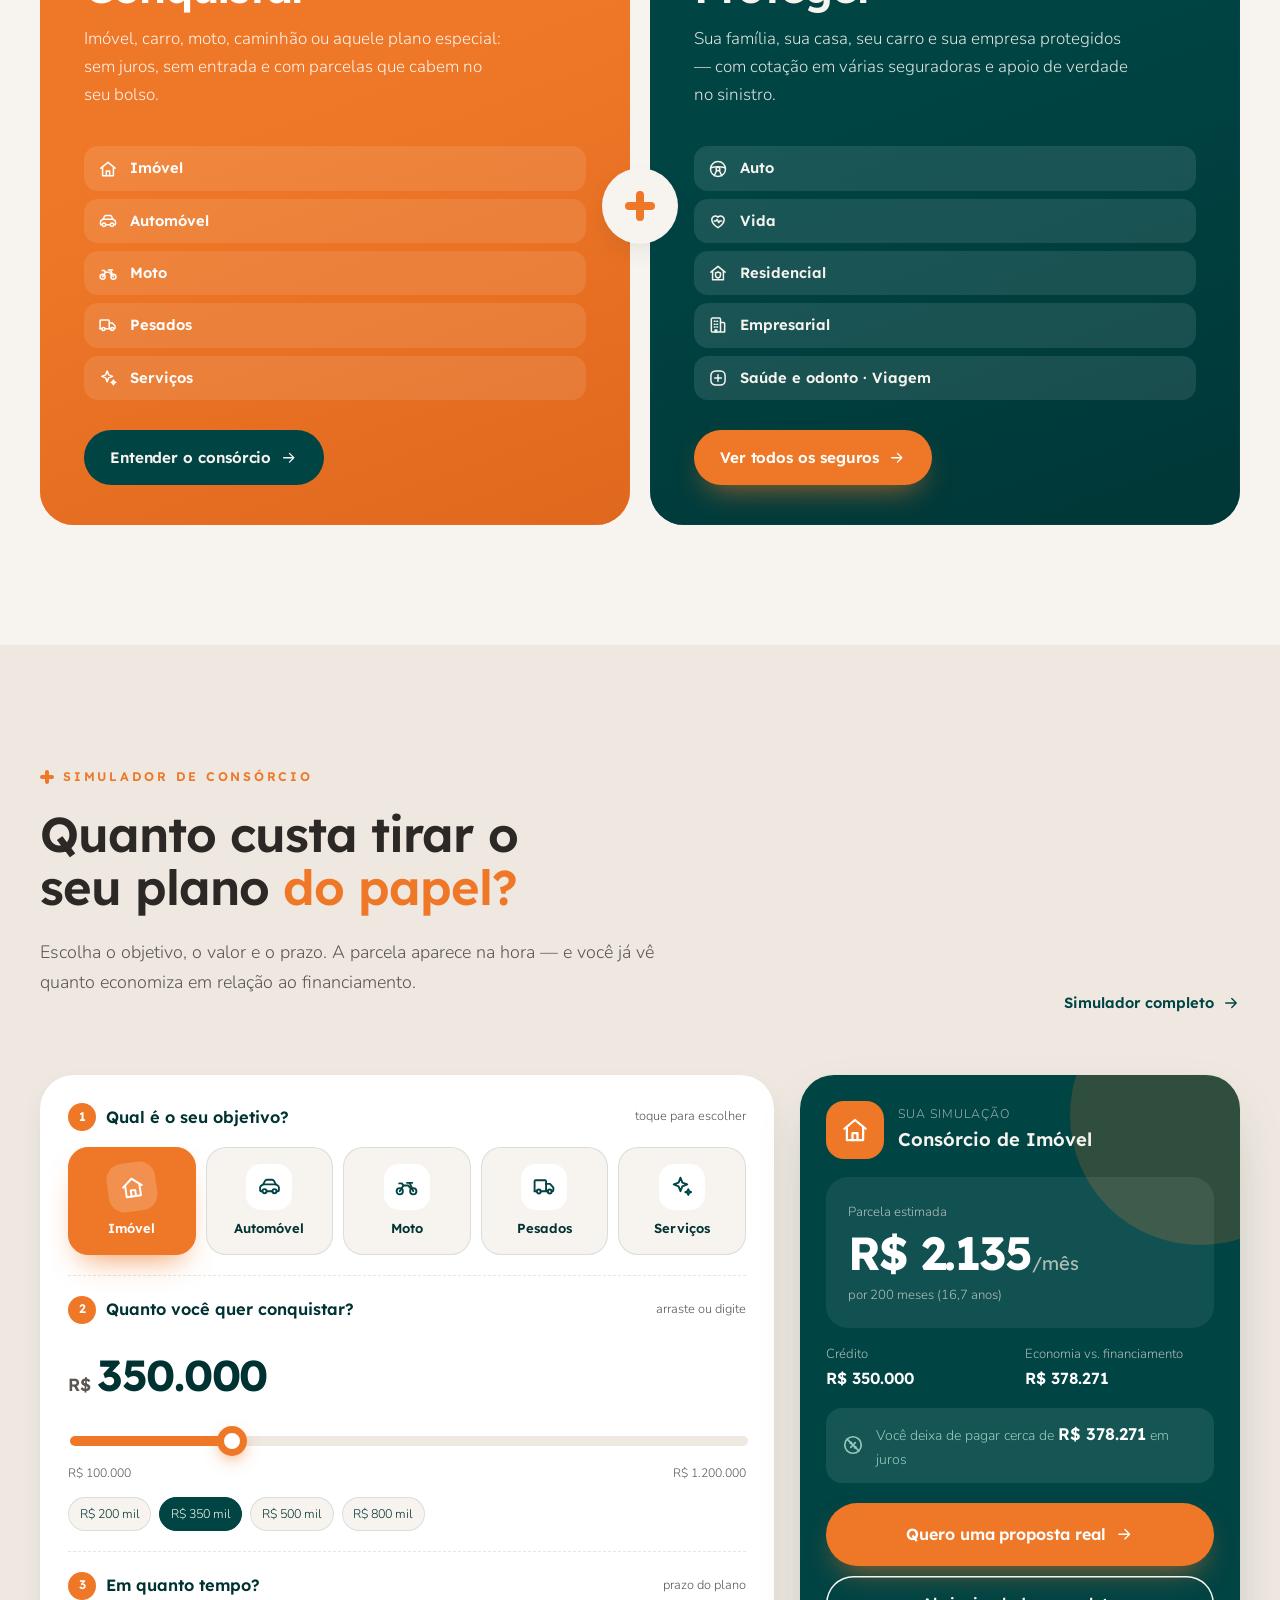
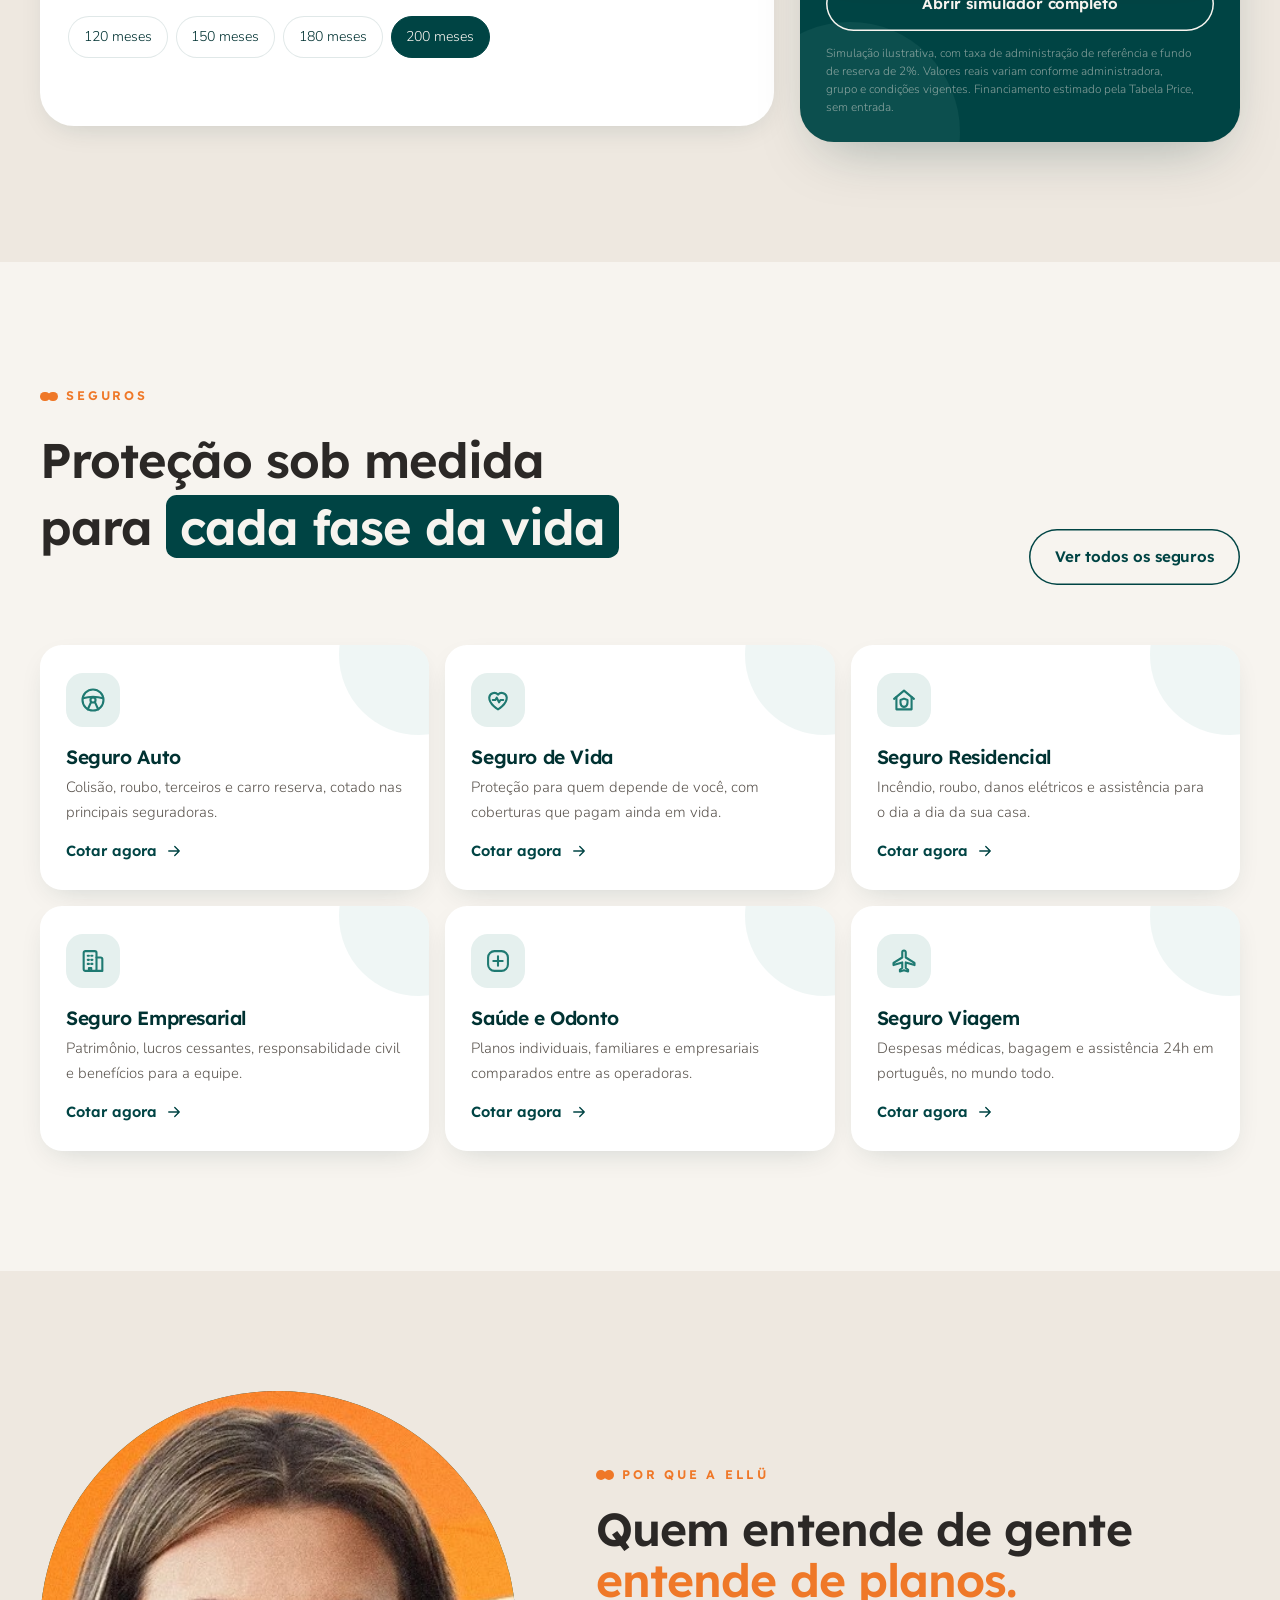
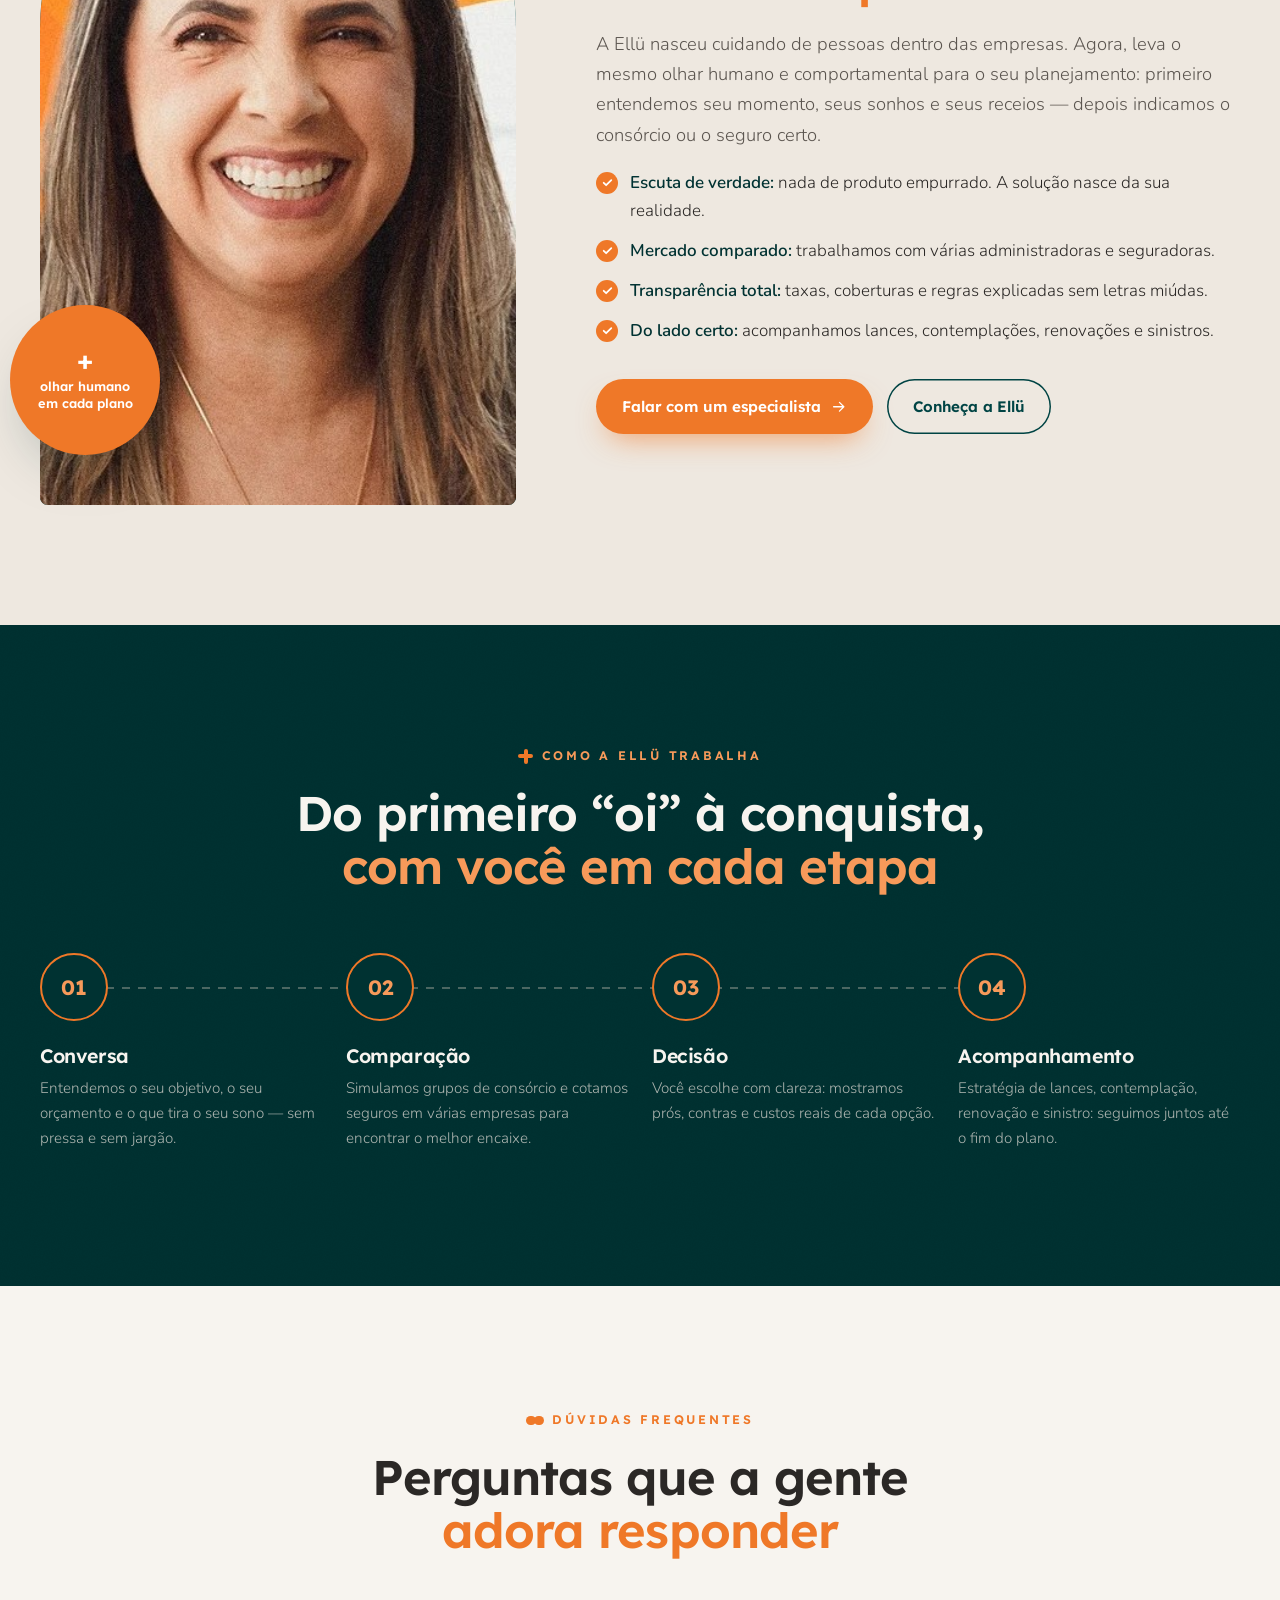
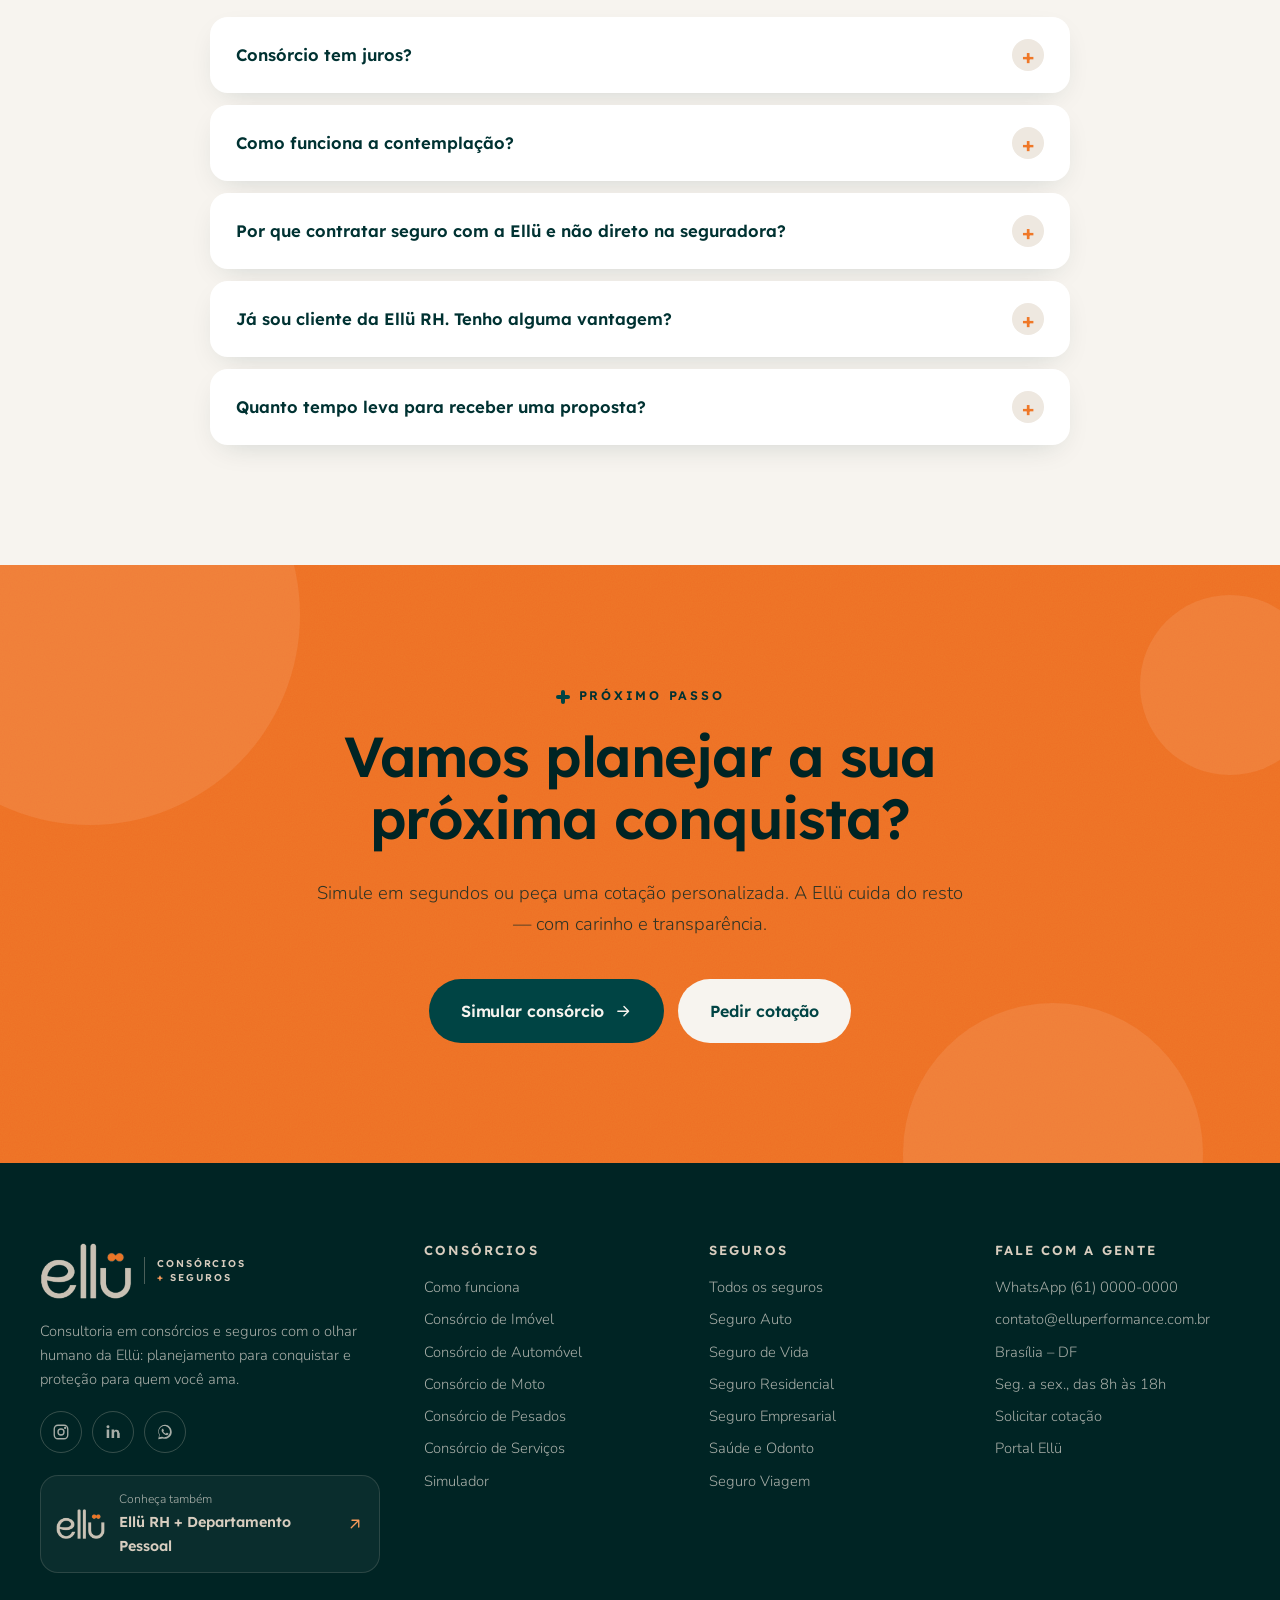
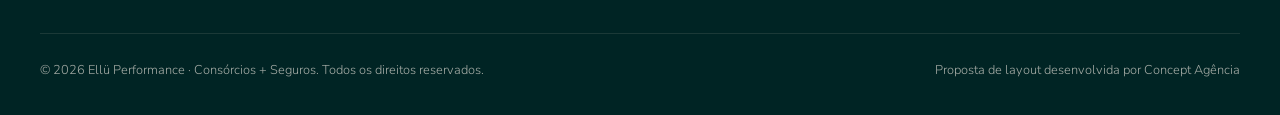
==== commit df3cb192: "Aplica a identidade visual do Manual da Marca Ellu - Paleta oficial: Pinho #004444, Laranja Tijolo #" ====
--- a/index.html
+++ b/index.html
@@ -6,11 +6,11 @@
   <title>Ellü Consórcios + Seguros — Conquiste o que importa. Proteja quem você ama.</title>
   <meta name="description" content="Consórcios de imóvel, automóvel, moto, pesados e serviços, e seguros auto, vida, residencial, empresarial, saúde e viagem. Consultoria humana da Ellü, em Brasília (DF).">
   <meta name="robots" content="noindex, nofollow">
-  <meta name="theme-color" content="#013A36">
+  <meta name="theme-color" content="#004444">
   <link rel="icon" href="assets/img/logo-green.png">
   <link rel="preconnect" href="https://fonts.googleapis.com">
   <link rel="preconnect" href="https://fonts.gstatic.com" crossorigin>
-  <link href="https://fonts.googleapis.com/css2?family=Lexend:wght@300;400;500&family=Sora:wght@300;400;600;700&display=swap" rel="stylesheet">
+  <link href="https://fonts.googleapis.com/css2?family=Lexend:wght@300;400;500;600;700&family=Nunito:wght@400;500;600;700;800&display=swap" rel="stylesheet">
   <link rel="stylesheet" href="assets/css/style.css">
 </head>
 <body>
@@ -44,7 +44,7 @@
         <div class="float-card float-card--b"><span class="ico ico--teal" data-ico="shield"></span><span><strong>Protegido 24h</strong>casa, carro e família</span></div>
       </div>
     </div>
-    <svg class="wave" viewBox="0 0 1440 120" preserveAspectRatio="none" aria-hidden="true"><path fill="#FAF6F0" d="M0 70c180 40 360 50 560 20S960 0 1160 20s220 60 280 70v30H0z"/></svg>
+    <svg class="wave" viewBox="0 0 1440 120" preserveAspectRatio="none" aria-hidden="true"><path fill="#F7F4EF" d="M0 70c180 40 360 50 560 20S960 0 1160 20s220 60 280 70v30H0z"/></svg>
   </section>
 
   <!-- ESCOLHA RÁPIDA -->
--- a/assets/css/style.css
+++ b/assets/css/style.css
@@ -7,34 +7,38 @@
    ========================================================= */
 
 :root {
-  --green-950: #00221F;
-  --green-900: #012B28;
-  --green-800: #013A36;
-  --green-700: #0A4A44;
-  --green-600: #145C54;
-  --orange: #F46F14;
-  --orange-600: #DE5E07;
-  --orange-300: #FF9A4D;
-  --orange-50: #FFF3EA;
-  --cream: #E6D9C8;
-  --cream-100: #F3ECE2;
-  --cream-50: #FAF6F0;
-  --mint: #8FD1BA;
-  --teal: #1E8A6B;
-  --teal-50: #E8F4EF;
+  /* Paleta oficial — Manual da Marca Ellü (Pinho, Laranja Tijolo, Concreto, Craft, Grafite).
+     Os tons abaixo (green-*, orange-*, cream-*, ink) derivam destas cinco cores. */
+  --pinho: #004444; --tijolo: #EF7828; --concreto: #D8CDBF; --craft: #816E52; --grafite: #2B2826;
+
+  --green-950: #002424;
+  --green-900: #003232;
+  --green-800: #004444;
+  --green-700: #0B5252;
+  --green-600: #156161;
+  --orange: #EF7828;
+  --orange-600: #D9621A;
+  --orange-300: #F79A5A;
+  --orange-50: #FDF1E7;
+  --cream: #D8CDBF;
+  --cream-100: #EEE8E0;
+  --cream-50: #F7F4EF;
+  --mint: #96C7BE;
+  --teal: #1F7A72;
+  --teal-50: #E5F0EE;
   --sun: #F2A93B;
-  --ink: #1D2321;
-  --ink-soft: #4A5452;
-  --line: rgba(1, 58, 54, .12);
-  --line-dark: rgba(230, 217, 200, .16);
-
-  --font-display: "Sora", system-ui, sans-serif;
-  --font-body: "Lexend", system-ui, sans-serif;
+  --ink: #2B2826;
+  --ink-soft: #5C5650;
+  --line: rgba(0,68,68, .12);
+  --line-dark: rgba(216,205,191, .16);
+
+  --font-display: "Lexend", system-ui, sans-serif; /* Ethos Nova (secundária do manual) */
+  --font-body: "Nunito", system-ui, sans-serif; /* Black (principal do manual) */
 
   --radius: 22px;
   --radius-lg: 34px;
-  --shadow: 0 24px 60px -24px rgba(1, 43, 40, .35);
-  --shadow-soft: 0 10px 30px -12px rgba(1, 43, 40, .18);
+  --shadow: 0 24px 60px -24px rgba(0,50,50, .35);
+  --shadow-soft: 0 10px 30px -12px rgba(0,50,50, .18);
   --ease: cubic-bezier(.22, 1, .36, 1);
   --spring: cubic-bezier(.34, 1.56, .64, 1);
   --container: 1200px;
@@ -51,8 +55,8 @@
 img { max-width: 100%; display: block; }
 a { color: inherit; text-decoration: none; }
 button { font: inherit; cursor: pointer; color: inherit; }
-h1, h2, h3, h4 { font-family: var(--font-display); font-weight: 600; line-height: 1.1; margin: 0 0 .5em; letter-spacing: -.02em; }
-p { margin: 0 0 1em; }
+h1, h2, h3, h4 { font-family: var(--font-display); font-weight: 600; line-height: 1.1; margin: 0 0 .5em; letter-spacing: -.02em; text-wrap: balance; }
+p { margin: 0 0 1em; text-wrap: pretty; }
 strong, b { font-weight: 600; }
 svg { flex: none; }
 [data-ico] { display: inline-grid; place-items: center; }
@@ -99,7 +103,7 @@
 .hl-box--orange { background: var(--orange); color: #fff; }
 h1:has(.hl-box), h2:has(.hl-box) { line-height: 1.38; }
 .lead { font-size: 1.15rem; color: var(--ink-soft); }
-.on-dark .lead { color: rgba(243, 236, 226, .8); }
+.on-dark .lead { color: rgba(238,232,224, .8); }
 .muted { color: var(--ink-soft); }
 .tiny { font-size: .8rem; }
 
@@ -113,7 +117,7 @@
 }
 .btn svg { width: 1.15em; height: 1.15em; transition: transform .35s var(--ease); }
 .btn:hover svg.arr, .btn:hover .arr svg { transform: translateX(3px); }
-.btn--orange { background: var(--orange); color: #fff; box-shadow: 0 14px 30px -12px rgba(244, 111, 20, .7); }
+.btn--orange { background: var(--orange); color: #fff; box-shadow: 0 14px 30px -12px rgba(239,120,40, .7); }
 .btn--orange:hover { background: var(--orange-600); transform: translateY(-2px); }
 .btn--green { background: var(--green-800); color: var(--cream-50); }
 .btn--green:hover { background: var(--green-700); transform: translateY(-2px); }
@@ -136,14 +140,14 @@
 
 /* ---------- Header ---------- */
 .site-header { position: fixed; inset: 0 0 auto; z-index: 50; transition: background .4s var(--ease), box-shadow .4s, padding .4s var(--ease); padding: 20px 0; }
-.site-header.is-solid { background: rgba(1, 43, 40, .95); backdrop-filter: blur(14px); -webkit-backdrop-filter: blur(14px); padding: 10px 0; box-shadow: 0 10px 30px -18px rgba(0,0,0,.5); }
+.site-header.is-solid { background: rgba(0,50,50, .95); backdrop-filter: blur(14px); -webkit-backdrop-filter: blur(14px); padding: 10px 0; box-shadow: 0 10px 30px -18px rgba(0,0,0,.5); }
 .site-header > .container { display: flex; align-items: center; justify-content: space-between; gap: 20px; }
 .brand { display: inline-flex; align-items: center; gap: 12px; color: var(--cream); position: relative; z-index: 2; }
 .brand img { height: 38px; width: auto; transition: height .4s var(--ease); }
 .site-header.is-solid .brand img { height: 32px; }
 .brand__sub {
   font-family: var(--font-display); font-size: .62rem; font-weight: 600; letter-spacing: .2em; text-transform: uppercase; line-height: 1.35;
-  padding-left: 12px; border-left: 1px solid rgba(230,217,200,.35); color: var(--cream);
+  padding-left: 12px; border-left: 1px solid rgba(216,205,191,.35); color: var(--cream);
 }
 .brand__sub b { color: var(--orange-300); font-weight: 700; }
 
@@ -164,9 +168,9 @@
 /* Switch entre as duas frentes da Ellü */
 .front-switch {
   display: inline-flex; align-items: center; padding: 4px; border-radius: 999px; background: rgba(255,255,255,.07);
-  box-shadow: inset 0 0 0 1px rgba(230,217,200,.18); font-family: var(--font-display); font-size: .72rem; font-weight: 600; letter-spacing: .02em;
-}
-.front-switch a { padding: .55em .95em; border-radius: 999px; color: rgba(243,236,226,.7); transition: color .25s, background .25s; display: inline-flex; align-items: center; gap: 5px; white-space: nowrap; }
+  box-shadow: inset 0 0 0 1px rgba(216,205,191,.18); font-family: var(--font-display); font-size: .72rem; font-weight: 600; letter-spacing: .02em;
+}
+.front-switch a { padding: .55em .95em; border-radius: 999px; color: rgba(238,232,224,.7); transition: color .25s, background .25s; display: inline-flex; align-items: center; gap: 5px; white-space: nowrap; }
 .front-switch a:hover { color: var(--cream-50); }
 .front-switch a.is-on { background: var(--cream-50); color: var(--green-800); }
 .front-switch svg { width: 12px; height: 12px; }
@@ -208,34 +212,41 @@
 
 /* ---------- Hero (home) ---------- */
 .hero { position: relative; background: var(--green-800); color: var(--cream-50); padding: 140px 0 0; overflow: hidden; }
+/* O fundo verde para 3px antes do fim da seção (a onda creme cobre essa faixa).
+   Assim o verde nunca "vaza" como uma linha fina na emenda com a seção de baixo,
+   em nenhum zoom ou densidade de tela. */
+.hero, .page-hero { background: linear-gradient(var(--green-800), var(--green-800)) top / 100% calc(100% - 3px) no-repeat; }
 .hero::before {
   content: ""; position: absolute; width: 820px; height: 820px; border-radius: 50%; right: -200px; top: -200px;
-  background: radial-gradient(circle, rgba(20,92,84,.9), rgba(20,92,84,0) 68%);
+  background: radial-gradient(circle, rgba(21,97,97,.9), rgba(21,97,97,0) 68%);
 }
 .hero::after {
   content: ""; position: absolute; width: 520px; height: 520px; border-radius: 50%; left: -260px; bottom: -120px;
-  background: radial-gradient(circle, rgba(244,111,20,.22), rgba(244,111,20,0) 66%);
+  background: radial-gradient(circle, rgba(239,120,40,.22), rgba(239,120,40,0) 66%);
 }
 .hero > .container { position: relative; z-index: 1; display: grid; grid-template-columns: 1.08fr .92fr; gap: 40px; align-items: end; }
 .hero h1 { font-size: clamp(2.3rem, 4.3vw, 3.85rem); letter-spacing: -.035em; line-height: 1.05; margin-bottom: .5em; }
 .hero h1 .ln { display: block; }
+.hero h1 { text-wrap: wrap; }
 .hero h1 .thin { font-weight: 300; }
 .hero-copy { padding-bottom: 150px; }
 .hero-copy .lead { max-width: 31em; margin-bottom: 2em; }
-.hero-proof { display: flex; flex-wrap: wrap; gap: 10px 22px; margin-top: 34px; font-size: .88rem; color: rgba(243,236,226,.75); }
+.hero-proof { display: flex; flex-wrap: wrap; gap: 10px 22px; margin-top: 34px; font-size: .88rem; color: rgba(238,232,224,.75); }
 .hero-proof span { display: inline-flex; align-items: center; gap: 8px; }
 .hero-proof svg { width: 18px; height: 18px; color: var(--mint); }
 
-.hero-visual { position: relative; justify-self: center; width: min(500px, 100%); height: 100%; min-height: 560px; }
+.hero-visual { position: relative; justify-self: center; width: min(520px, 100%); height: 100%; min-height: 560px; }
 .arch { position: relative; border-radius: 999px 999px 0 0; overflow: hidden; background: var(--green-700); }
 .arch img { width: 100%; height: 100%; object-fit: cover; }
-.hero-visual .arch--main { position: absolute; right: 0; bottom: 0; width: 82%; aspect-ratio: 400 / 540; box-shadow: 0 0 0 1px rgba(230,217,200,.22); }
+/* O arco principal começa logo abaixo do topo do título e desce até a onda,
+   para o visual acompanhar a altura do texto (sem vazio em cima). */
+.hero-visual .arch--main { position: absolute; right: 0; top: 48px; bottom: 0; width: 82%; box-shadow: 0 0 0 1px rgba(216,205,191,.22); }
 .hero-visual .arch--small {
-  position: absolute; left: 0; bottom: 120px; width: 38%; aspect-ratio: 3 / 4; border-radius: 999px; z-index: 2;
+  position: absolute; left: 0; bottom: 150px; width: 38%; aspect-ratio: 3 / 4; border-radius: 999px; z-index: 2;
   border: 6px solid var(--green-800); box-shadow: var(--shadow);
 }
 .hero-visual .ring {
-  position: absolute; right: -30px; bottom: 210px; width: 92%; aspect-ratio: 1; border: 1.5px dashed rgba(244,111,20,.55); border-radius: 50%;
+  position: absolute; right: -30px; top: -14px; width: 92%; aspect-ratio: 1; border: 1.5px dashed rgba(239,120,40,.55); border-radius: 50%;
   pointer-events: none; animation: spin 50s linear infinite;
 }
 @keyframes spin { to { transform: rotate(360deg); } }
@@ -248,8 +259,8 @@
 .float-card .ico { width: 38px; height: 38px; border-radius: 12px; display: grid; place-items: center; background: var(--orange); color: #fff; flex: none; }
 .float-card .ico svg { width: 20px; height: 20px; }
 .float-card .ico--teal { background: var(--teal); }
-.hero-visual .float-card--a { left: -40px; top: 18%; }
-.hero-visual .float-card--b { right: -36px; bottom: 26%; animation-delay: -3s; }
+.hero-visual .float-card--a { left: -40px; top: 26%; }
+.hero-visual .float-card--b { right: -36px; bottom: 28%; animation-delay: -3s; }
 @keyframes bob { 50% { transform: translateY(-10px); } }
 .floaty { position: absolute; z-index: 1; opacity: .9; animation: bob 7s ease-in-out infinite; }
 .floaty--plus { width: 34px; height: 34px; }
@@ -259,7 +270,7 @@
 /* ---------- Quick choice (sob o hero) ---------- */
 .quick { position: relative; z-index: 5; margin-top: -120px; }
 .quick__card {
-  background: #fff; border-radius: 30px; box-shadow: 0 30px 80px -30px rgba(1,43,40,.45); padding: 26px 28px 28px;
+  background: #fff; border-radius: 30px; box-shadow: 0 30px 80px -30px rgba(0,50,50,.45); padding: 26px 28px 28px;
   display: grid; grid-template-columns: 280px 1fr; gap: 28px; align-items: center;
 }
 .quick__title { font-family: var(--font-display); font-weight: 600; font-size: 1.35rem; color: var(--green-900); line-height: 1.2; margin-bottom: 14px; }
@@ -294,7 +305,7 @@
 /* ---------- Marquee ---------- */
 .marquee {
   width: min(var(--container), 100% - 40px); margin: 40px auto 0; overflow: hidden; padding: 22px 0;
-  border-block: 1px solid var(--line); color: var(--green-800);
+  color: var(--green-800);
   -webkit-mask-image: linear-gradient(90deg, transparent, #000 12%, #000 88%, transparent);
           mask-image: linear-gradient(90deg, transparent, #000 12%, #000 88%, transparent);
 }
@@ -314,13 +325,14 @@
 .sec-head.center { margin-inline: auto; text-align: center; }
 .sec-head h2 { font-size: clamp(2rem, 3.8vw, 3.1rem); }
 .sec-head p { font-size: 1.12rem; color: var(--ink-soft); }
-.on-dark .sec-head p { color: rgba(243,236,226,.75); }
+.on-dark .sec-head p { color: rgba(238,232,224,.75); }
 .sec-head--row { display: flex; justify-content: space-between; align-items: end; gap: 30px; max-width: none; flex-wrap: wrap; }
 .sec-head--row > div { max-width: 660px; }
 .bubbles span { position: absolute; border-radius: 50%; background: rgba(255,255,255,.09); pointer-events: none; }
 
 /* ---------- Duas frentes (conquistar + proteger) ---------- */
-.duo { display: grid; grid-template-columns: 1fr auto 1fr; gap: 0; align-items: stretch; }
+/* 10px + 10px de respiro entre os cards; o "+" fica por cima, unindo os dois */
+.duo { display: grid; grid-template-columns: 1fr auto 1fr; gap: 10px; align-items: stretch; }
 .duo__plus {
   align-self: center; width: 76px; height: 76px; margin: 0 -38px; position: relative; z-index: 2; border-radius: 50%;
   background: var(--cream-50); display: grid; place-items: center; box-shadow: var(--shadow-soft);
@@ -336,8 +348,8 @@
 .duo-card__bg { position: absolute; inset: 0; z-index: -2; opacity: .2; transition: opacity .6s var(--ease), transform 1.2s var(--ease); }
 .duo-card__bg img { width: 100%; height: 100%; object-fit: cover; }
 .duo-card::before { content: ""; position: absolute; inset: 0; z-index: -1; }
-.duo-card--c::before { background: linear-gradient(160deg, rgba(244,111,20,.94) 35%, rgba(222,94,7,.72)); }
-.duo-card--s::before { background: linear-gradient(160deg, rgba(1,58,54,.95) 35%, rgba(1,43,40,.75)); }
+.duo-card--c::before { background: linear-gradient(160deg, rgba(239,120,40,.94) 35%, rgba(217,98,26,.72)); }
+.duo-card--s::before { background: linear-gradient(160deg, rgba(0,68,68,.95) 35%, rgba(0,50,50,.75)); }
 .duo-card:hover .duo-card__bg { opacity: .42; transform: scale(1.05); }
 .duo-card .kick { font-family: var(--font-display); font-size: .78rem; letter-spacing: .22em; text-transform: uppercase; font-weight: 600; opacity: .85; }
 .duo-card h3 { font-size: clamp(2rem, 3.4vw, 2.9rem); margin: 10px 0 14px; letter-spacing: -.03em; }
@@ -369,24 +381,24 @@
 .mod.is-tilting { transition: transform .12s linear, box-shadow .5s; }
 .mod__img { position: absolute; inset: 0; z-index: -2; }
 .mod__img img { width: 100%; height: 100%; object-fit: cover; transition: transform 1s var(--ease); }
-.mod::before { content: ""; position: absolute; inset: 0; z-index: -1; background: linear-gradient(180deg, rgba(1,43,40,.05) 20%, rgba(1,43,40,.92) 72%); transition: background .5s; }
+.mod::before { content: ""; position: absolute; inset: 0; z-index: -1; background: linear-gradient(180deg, rgba(0,50,50,.05) 20%, rgba(0,50,50,.92) 72%); transition: background .5s; }
 .mod::after {
   content: ""; position: absolute; inset: 0; pointer-events: none; opacity: 0; transition: opacity .4s;
-  background: radial-gradient(280px circle at var(--mx) var(--my), rgba(255,154,77,.28), transparent 70%);
+  background: radial-gradient(280px circle at var(--mx) var(--my), rgba(247,154,90,.28), transparent 70%);
 }
 .mod:hover { box-shadow: var(--shadow); }
 .mod:hover::after { opacity: 1; }
 .mod:hover .mod__img img { transform: scale(1.07); }
 .mod .tag {
   align-self: flex-start; display: inline-flex; align-items: center; gap: 8px; padding: .45em .9em .45em .5em; border-radius: 999px;
-  background: rgba(250,246,240,.92); color: var(--green-900); font-family: var(--font-display); font-weight: 600; font-size: .74rem; letter-spacing: .04em;
+  background: rgba(247,244,239,.92); color: var(--green-900); font-family: var(--font-display); font-weight: 600; font-size: .74rem; letter-spacing: .04em;
 }
 .mod .tag i { width: 26px; height: 26px; border-radius: 50%; background: var(--orange); color: #fff; display: grid; place-items: center; }
 .mod .tag i svg { width: 15px; height: 15px; }
 .mod--seg .tag i { background: var(--teal); }
 .mod__body { margin-top: auto; }
 .mod h3 { font-size: 1.55rem; margin-bottom: .3em; }
-.mod p { font-size: .93rem; color: rgba(243,236,226,.82); margin-bottom: 0; max-height: 0; opacity: 0; overflow: hidden; transition: max-height .6s var(--ease), opacity .5s, margin .5s; }
+.mod p { font-size: .93rem; color: rgba(238,232,224,.82); margin-bottom: 0; max-height: 0; opacity: 0; overflow: hidden; transition: max-height .6s var(--ease), opacity .5s, margin .5s; }
 .mod:hover p, .mod:focus-visible p { max-height: 7em; opacity: 1; margin-bottom: 16px; }
 .mod .more { display: inline-flex; align-items: center; gap: 8px; font-family: var(--font-display); font-weight: 600; font-size: .9rem; color: var(--orange-300); transition: gap .35s var(--ease); margin-top: 10px; }
 .mod--seg .more { color: var(--mint); }
@@ -405,7 +417,7 @@
 .icard.is-tilting { transition: transform .12s linear, background .45s, box-shadow .45s; }
 .icard > * { position: relative; z-index: 1; }
 .icard::before { content: ""; position: absolute; width: 160px; height: 160px; border-radius: 50%; right: -70px; top: -70px; background: var(--teal); opacity: .07; transition: transform .7s var(--ease), opacity .45s; }
-.icard::after { content: ""; position: absolute; inset: 0; pointer-events: none; opacity: 0; transition: opacity .4s; background: radial-gradient(240px circle at var(--mx) var(--my), rgba(143,209,186,.28), transparent 70%); }
+.icard::after { content: ""; position: absolute; inset: 0; pointer-events: none; opacity: 0; transition: opacity .4s; background: radial-gradient(240px circle at var(--mx) var(--my), rgba(150,199,190,.28), transparent 70%); }
 .icard:hover { --lift: -8px; background: var(--green-800); box-shadow: var(--shadow); }
 .icard:hover::before { transform: scale(1.9); opacity: .18; }
 .icard:hover::after { opacity: 1; }
@@ -415,12 +427,12 @@
 .icard h3 { font-size: 1.2rem; color: var(--green-900); transition: color .45s; margin-bottom: .4em; }
 .icard p { font-size: .93rem; color: var(--ink-soft); transition: color .45s; flex: 1; }
 .icard:hover h3 { color: var(--cream-50); }
-.icard:hover p { color: rgba(243,236,226,.78); }
+.icard:hover p { color: rgba(238,232,224,.78); }
 .icard .link-arrow { transition: color .45s, gap .35s var(--ease); }
 .icard:hover .link-arrow { color: var(--mint); }
 .icard .chip-pop {
   position: absolute; top: 18px; right: 16px; z-index: 2; background: var(--orange); color: #fff; font-family: var(--font-display); font-weight: 600; font-size: .72rem;
-  padding: .45em .85em; border-radius: 999px; white-space: nowrap; box-shadow: 0 8px 18px -8px rgba(244,111,20,.8);
+  padding: .45em .85em; border-radius: 999px; white-space: nowrap; box-shadow: 0 8px 18px -8px rgba(239,120,40,.8);
   opacity: 0; transform: translateY(-10px) scale(.4) rotate(-14deg); transition: transform .55s var(--spring), opacity .3s;
 }
 .icard:is(:hover, .is-play) .chip-pop { opacity: 1; transform: rotate(4deg); transition-delay: .08s; }
@@ -439,7 +451,7 @@
 .feat p { font-size: .92rem; color: var(--ink-soft); margin: 0; }
 .on-dark .feat { background: rgba(255,255,255,.05); box-shadow: inset 0 0 0 1px var(--line-dark); }
 .on-dark .feat h3 { color: var(--cream-50); }
-.on-dark .feat p { color: rgba(243,236,226,.72); }
+.on-dark .feat p { color: rgba(238,232,224,.72); }
 
 /* Pessoas (diferencial Ellü) */
 .people { display: grid; grid-template-columns: .85fr 1.15fr; gap: 80px; align-items: center; }
@@ -470,7 +482,8 @@
 
 /* ---------- Steps ---------- */
 .steps { display: grid; grid-template-columns: repeat(4, 1fr); gap: 24px; position: relative; }
-.steps::before { content: ""; position: absolute; left: 6%; right: 6%; top: 34px; height: 2px; background: repeating-linear-gradient(90deg, rgba(230,217,200,.35) 0 8px, transparent 8px 16px); }
+/* linha tracejada vai do centro do 1º círculo ao centro do 4º (sem sobrar depois do último) */
+.steps::before { content: ""; position: absolute; left: 34px; right: calc((100% - 72px) / 4 - 34px); top: 34px; height: 2px; background: repeating-linear-gradient(90deg, rgba(216,205,191,.35) 0 8px, transparent 8px 16px); }
 .step { position: relative; }
 .step .n {
   width: 68px; height: 68px; border-radius: 50%; background: var(--green-900); border: 2px solid var(--orange);
@@ -479,8 +492,8 @@
 }
 .step:hover .n { background: var(--orange); color: #fff; transform: scale(1.08); }
 .step h3 { font-size: 1.22rem; }
-.step p { color: rgba(243,236,226,.72); font-size: .95rem; }
-.sec--cream .steps::before, .steps--light::before { background: repeating-linear-gradient(90deg, rgba(1,58,54,.25) 0 8px, transparent 8px 16px); }
+.step p { color: rgba(238,232,224,.72); font-size: .95rem; }
+.sec--cream .steps::before, .steps--light::before { background: repeating-linear-gradient(90deg, rgba(0,68,68,.25) 0 8px, transparent 8px 16px); }
 .steps--light .n { background: var(--cream-50); }
 .steps--light p { color: var(--ink-soft); }
 .steps--light h3 { color: var(--green-900); }
@@ -498,14 +511,14 @@
 /* ---------- CTA band ---------- */
 .cta-band { text-align: center; }
 .cta-band h2 { font-size: clamp(2.1rem, 4.4vw, 3.8rem); max-width: 15em; margin-inline: auto; color: var(--green-950); }
-.cta-band p { font-size: 1.15rem; max-width: 36em; margin: 0 auto 2.2em; color: rgba(0,34,31,.8); }
+.cta-band p { font-size: 1.15rem; max-width: 36em; margin: 0 auto 2.2em; color: rgba(0,36,36,.8); }
 .cta-band .btn-row { justify-content: center; }
 .sec--orange .dots::before, .sec--orange .dots::after { background: var(--green-800); }
 .sec--orange .eyebrow { color: var(--green-900); }
 .sec--orange .plus-mark::before, .sec--orange .plus-mark::after { background: var(--green-800); }
 
 /* ---------- Footer ---------- */
-.site-footer { background: var(--green-950); color: rgba(243,236,226,.7); padding: 80px 0 34px; font-size: .92rem; }
+.site-footer { background: var(--green-950); color: rgba(238,232,224,.7); padding: 80px 0 34px; font-size: .92rem; }
 .footer-grid { display: grid; grid-template-columns: 1.4fr 1fr 1fr 1fr; gap: 40px; }
 .site-footer h4 { color: var(--cream); font-size: .82rem; letter-spacing: .16em; text-transform: uppercase; margin-bottom: 18px; }
 .site-footer ul { list-style: none; margin: 0; padding: 0; display: grid; gap: 8px; }
@@ -521,31 +534,34 @@
 .footer-other small { display: block; font-size: .76rem; }
 .footer-other b { font-family: var(--font-display); color: var(--cream); font-size: .9rem; }
 .footer-other svg { width: 18px; height: 18px; margin-left: auto; color: var(--orange-300); }
-.footer-bottom { margin-top: 60px; padding-top: 26px; border-top: 1px solid rgba(230,217,200,.12); display: flex; justify-content: space-between; gap: 20px; flex-wrap: wrap; font-size: .8rem; }
+.footer-bottom { margin-top: 60px; padding-top: 26px; border-top: 1px solid rgba(216,205,191,.12); display: flex; justify-content: space-between; gap: 20px; flex-wrap: wrap; font-size: .8rem; }
 .socials { display: flex; gap: 10px; margin-top: 20px; }
-.socials a { width: 42px; height: 42px; border-radius: 50%; border: 1px solid rgba(230,217,200,.25); display: grid; place-items: center; transition: background .3s, border-color .3s; }
+.socials a { width: 42px; height: 42px; border-radius: 50%; border: 1px solid rgba(216,205,191,.25); display: grid; place-items: center; transition: background .3s, border-color .3s; }
 .socials a:hover { background: var(--orange); border-color: var(--orange); color: #fff; }
 .socials svg { width: 18px; height: 18px; }
 
 /* ---------- Page hero (internas) ---------- */
-.page-hero { background: var(--green-800); color: var(--cream-50); padding: 160px 0 0; position: relative; overflow: hidden; }
+.page-hero { color: var(--cream-50); padding: 160px 0 0; position: relative; overflow: hidden; }
 .page-hero::before {
   content: ""; position: absolute; width: 640px; height: 640px; border-radius: 50%; left: -220px; top: -260px;
-  background: radial-gradient(circle, rgba(244,111,20,.26), rgba(244,111,20,0) 65%);
+  background: radial-gradient(circle, rgba(239,120,40,.26), rgba(239,120,40,0) 65%);
 }
 .page-hero > .container { position: relative; z-index: 1; }
 .page-hero h1 { font-size: clamp(2.3rem, 4.8vw, 4rem); max-width: 13em; letter-spacing: -.03em; }
 .page-hero .lead { max-width: 36em; }
 .page-hero .wave { margin-top: 70px; }
+/* A onda passa 2px da borda da seção: evita a linha fina do fundo verde
+   aparecendo na emenda com a seção seguinte (arredondamento de subpixel). */
+.page-hero > .wave { margin-bottom: -2px; }
 .page-hero--split > .container { display: grid; grid-template-columns: 1.1fr .9fr; gap: 50px; align-items: end; }
 .page-hero--split .ph-copy { padding-bottom: 40px; }
 .page-hero--split .wave { margin-top: -3vw; position: relative; z-index: 2; }
 .ph-visual { position: relative; justify-self: end; width: min(440px, 100%); }
-.ph-visual .arch { aspect-ratio: 440 / 520; box-shadow: 0 0 0 1px rgba(230,217,200,.22); }
+.ph-visual .arch { aspect-ratio: 440 / 520; box-shadow: 0 0 0 1px rgba(216,205,191,.22); }
 .ph-visual .float-card { left: -50px; bottom: 90px; }
-.ph-visual .ring { position: absolute; inset: -24px -24px auto; aspect-ratio: 1; border: 1.5px dashed rgba(244,111,20,.5); border-radius: 50%; animation: spin 50s linear infinite; pointer-events: none; }
-.page-hero--seg::before { background: radial-gradient(circle, rgba(143,209,186,.22), rgba(143,209,186,0) 65%); }
-.crumbs { display: flex; flex-wrap: wrap; gap: 8px; align-items: center; font-size: .82rem; color: rgba(243,236,226,.65); margin-bottom: 26px; }
+.ph-visual .ring { position: absolute; inset: -24px -24px auto; aspect-ratio: 1; border: 1.5px dashed rgba(239,120,40,.5); border-radius: 50%; animation: spin 50s linear infinite; pointer-events: none; }
+.page-hero--seg::before { background: radial-gradient(circle, rgba(150,199,190,.22), rgba(150,199,190,0) 65%); }
+.crumbs { display: flex; flex-wrap: wrap; gap: 8px; align-items: center; font-size: .82rem; color: rgba(238,232,224,.65); margin-bottom: 26px; }
 .crumbs a:hover { color: var(--orange-300); }
 .crumbs span[aria-hidden] { opacity: .5; }
 
@@ -579,20 +595,20 @@
 
 /* ---------- O que é consórcio: roda do grupo ---------- */
 .group-wheel { position: relative; width: min(440px, 100%); aspect-ratio: 1; margin: 0 auto; }
-.group-wheel .orbit { position: absolute; inset: 8%; border-radius: 50%; border: 1.5px dashed rgba(1,58,54,.22); }
+.group-wheel .orbit { position: absolute; inset: 8%; border-radius: 50%; border: 1.5px dashed rgba(0,68,68,.22); }
 .group-wheel .core {
   position: absolute; inset: 31%; border-radius: 50%; background: var(--green-800); color: var(--cream-50);
   display: grid; place-items: center; text-align: center; font-family: var(--font-display); padding: 10px; box-shadow: var(--shadow);
 }
 .group-wheel .core b { display: block; font-size: 1.05rem; line-height: 1.15; }
-.group-wheel .core small { display: block; font-size: .72rem; color: rgba(243,236,226,.7); margin-top: 4px; font-weight: 400; }
+.group-wheel .core small { display: block; font-size: .72rem; color: rgba(238,232,224,.7); margin-top: 4px; font-weight: 400; }
 .group-wheel .core .plus-mark { font-size: 20px; margin-bottom: 6px; }
 .gw-p {
   position: absolute; width: 12%; aspect-ratio: 1; margin: -6% 0 0 -6%; border-radius: 50%; background: #fff; color: var(--green-800);
   display: grid; place-items: center; box-shadow: var(--shadow-soft); transition: background .4s, color .4s, transform .5s var(--spring), box-shadow .4s;
 }
 .gw-p svg { width: 55%; height: 55%; }
-.gw-p.is-lit { background: var(--orange); color: #fff; transform: scale(1.35); box-shadow: 0 0 0 8px rgba(244,111,20,.18), var(--shadow); z-index: 2; }
+.gw-p.is-lit { background: var(--orange); color: #fff; transform: scale(1.35); box-shadow: 0 0 0 8px rgba(239,120,40,.18), var(--shadow); z-index: 2; }
 .gw-p.is-done { background: var(--teal); color: #fff; }
 .gw-flag {
   position: absolute; z-index: 3; background: var(--green-900); color: var(--cream-50); font-family: var(--font-display); font-weight: 600; font-size: .74rem;
@@ -611,7 +627,7 @@
 .ctab .ic { width: 44px; height: 44px; border-radius: 14px; background: rgba(255,255,255,.07); color: var(--orange-300); display: grid; place-items: center; flex: none; transition: background .3s, color .3s; }
 .ctab .ic svg { width: 22px; height: 22px; }
 .ctab b { font-family: var(--font-display); display: block; font-size: 1rem; }
-.ctab small { color: rgba(243,236,226,.65); font-size: .8rem; }
+.ctab small { color: rgba(238,232,224,.65); font-size: .8rem; }
 .ctab:hover { transform: translateX(4px); }
 .ctab.is-on { background: var(--cream-50); color: var(--green-900); box-shadow: none; }
 .ctab.is-on small { color: var(--ink-soft); }
@@ -619,14 +635,14 @@
 .ctab__pane { display: none; background: rgba(255,255,255,.04); box-shadow: inset 0 0 0 1px var(--line-dark); border-radius: var(--radius-lg); padding: 38px 40px; animation: paneIn .5s var(--ease); }
 .ctab__pane.is-on { display: block; }
 .ctab__pane h3 { font-size: 1.7rem; }
-.ctab__pane p { color: rgba(243,236,226,.78); }
-.ctab__pane .check-list li { color: rgba(243,236,226,.85); }
+.ctab__pane p { color: rgba(238,232,224,.78); }
+.ctab__pane .check-list li { color: rgba(238,232,224,.85); }
 
 /* comparativo */
 .versus { display: grid; grid-template-columns: 1fr 1fr; gap: 20px; }
 .vs-card { border-radius: var(--radius-lg); padding: 34px 32px; background: #fff; box-shadow: var(--shadow-soft); }
 .vs-card--win { background: var(--green-800); color: var(--cream-50); position: relative; overflow: hidden; }
-.vs-card--win::before { content: ""; position: absolute; right: -80px; top: -80px; width: 240px; height: 240px; border-radius: 50%; background: rgba(244,111,20,.18); }
+.vs-card--win::before { content: ""; position: absolute; right: -80px; top: -80px; width: 240px; height: 240px; border-radius: 50%; background: rgba(239,120,40,.18); }
 .vs-card h3 { font-size: 1.5rem; display: flex; align-items: center; gap: 12px; position: relative; }
 .vs-card h3 .pill-tag { font-size: .7rem; letter-spacing: .1em; text-transform: uppercase; background: var(--orange); color: #fff; padding: .4em .8em; border-radius: 999px; }
 .vs-list { list-style: none; padding: 0; margin: 18px 0 0; display: grid; gap: 12px; position: relative; }
@@ -682,7 +698,7 @@
 .obj .ic { width: 46px; height: 46px; border-radius: 15px; background: #fff; color: var(--green-800); display: grid; place-items: center; transition: background .3s, color .3s, transform .5s var(--spring); }
 .obj .ic svg { width: 25px; height: 25px; }
 .obj:hover { transform: translateY(-4px); border-color: var(--orange); }
-.obj.is-on { background: var(--orange); border-color: var(--orange); color: #fff; box-shadow: 0 16px 30px -14px rgba(244,111,20,.8); }
+.obj.is-on { background: var(--orange); border-color: var(--orange); color: #fff; box-shadow: 0 16px 30px -14px rgba(239,120,40,.8); }
 .obj.is-on .ic { background: rgba(255,255,255,.18); color: #fff; transform: rotate(-8deg) scale(1.06); }
 
 .money { display: flex; align-items: baseline; gap: 6px; font-family: var(--font-display); color: var(--green-900); margin-bottom: 14px; }
@@ -693,10 +709,10 @@
 }
 .money input:hover, .money input:focus { border-bottom-color: var(--orange); }
 .range { -webkit-appearance: none; appearance: none; width: 100%; height: 10px; border-radius: 10px; outline: none; background: linear-gradient(90deg, var(--orange) var(--p, 50%), var(--cream-100) var(--p, 50%)); cursor: pointer; }
-.range::-webkit-slider-thumb { -webkit-appearance: none; width: 30px; height: 30px; border-radius: 50%; background: #fff; border: 7px solid var(--orange); box-shadow: 0 6px 16px -4px rgba(244,111,20,.7); transition: transform .25s var(--spring); }
+.range::-webkit-slider-thumb { -webkit-appearance: none; width: 30px; height: 30px; border-radius: 50%; background: #fff; border: 7px solid var(--orange); box-shadow: 0 6px 16px -4px rgba(239,120,40,.7); transition: transform .25s var(--spring); }
 .range::-webkit-slider-thumb:hover { transform: scale(1.15); }
-.range::-moz-range-thumb { width: 18px; height: 18px; border-radius: 50%; background: #fff; border: 7px solid var(--orange); box-shadow: 0 6px 16px -4px rgba(244,111,20,.7); }
-.range:focus-visible::-webkit-slider-thumb { box-shadow: 0 0 0 6px rgba(244,111,20,.25); }
+.range::-moz-range-thumb { width: 18px; height: 18px; border-radius: 50%; background: #fff; border: 7px solid var(--orange); box-shadow: 0 6px 16px -4px rgba(239,120,40,.7); }
+.range:focus-visible::-webkit-slider-thumb { box-shadow: 0 0 0 6px rgba(239,120,40,.25); }
 .range-scale { display: flex; justify-content: space-between; font-size: .76rem; color: var(--ink-soft); margin-top: 8px; }
 .pills { display: flex; flex-wrap: wrap; gap: 8px; }
 .pills button {
@@ -710,39 +726,39 @@
 
 .sim__result {
   position: sticky; top: 100px; background: var(--green-800); color: var(--cream-50); border-radius: var(--radius-lg); padding: 30px 30px 26px;
-  box-shadow: var(--shadow); overflow: hidden; isolation: isolate;
-}
-.sim__result::before { content: ""; position: absolute; right: -90px; top: -90px; width: 260px; height: 260px; border-radius: 50%; background: rgba(244,111,20,.2); z-index: -1; }
-.sim__result::after { content: ""; position: absolute; left: -60px; bottom: -100px; width: 220px; height: 220px; border-radius: 50%; background: rgba(143,209,186,.08); z-index: -1; }
+  box-shadow: 0 0 0 1px rgba(216,205,191,.16), var(--shadow); overflow: hidden; isolation: isolate;
+}
+.sim__result::before { content: ""; position: absolute; right: -90px; top: -90px; width: 260px; height: 260px; border-radius: 50%; background: rgba(239,120,40,.2); z-index: -1; }
+.sim__result::after { content: ""; position: absolute; left: -60px; bottom: -100px; width: 220px; height: 220px; border-radius: 50%; background: rgba(150,199,190,.08); z-index: -1; }
 .sr-top { display: flex; align-items: center; gap: 14px; margin-bottom: 18px; }
 .sr-ico { width: 58px; height: 58px; border-radius: 18px; background: var(--orange); color: #fff; display: grid; place-items: center; flex: none; }
 .sr-ico svg { width: 30px; height: 30px; }
 .sr-ico.pop { animation: pop .55s var(--spring); }
 @keyframes pop { from { transform: scale(.5) rotate(-20deg); } }
-.sr-top small { display: block; font-size: .78rem; color: rgba(243,236,226,.65); letter-spacing: .06em; text-transform: uppercase; }
+.sr-top small { display: block; font-size: .78rem; color: rgba(238,232,224,.65); letter-spacing: .06em; text-transform: uppercase; }
 .sr-top b { font-family: var(--font-display); font-size: 1.15rem; }
 .sr-parcela { padding: 20px 22px; border-radius: 22px; background: rgba(255,255,255,.07); margin-bottom: 16px; }
-.sr-parcela small { font-size: .82rem; color: rgba(243,236,226,.72); }
+.sr-parcela small { font-size: .82rem; color: rgba(238,232,224,.72); }
 .sr-parcela .val { font-family: var(--font-display); font-weight: 700; font-size: clamp(2.2rem, 4vw, 2.9rem); letter-spacing: -.03em; line-height: 1.05; color: #fff; display: block; margin: 4px 0 2px; }
-.sr-parcela .val em { font-style: normal; font-size: .4em; font-weight: 400; color: rgba(243,236,226,.7); letter-spacing: 0; }
+.sr-parcela .val em { font-style: normal; font-size: .4em; font-weight: 400; color: rgba(238,232,224,.7); letter-spacing: 0; }
 .sr-grid { display: grid; grid-template-columns: 1fr 1fr; gap: 10px; margin-bottom: 18px; }
 .sr-grid div { padding: 12px 14px; border-radius: 16px; box-shadow: inset 0 0 0 1px var(--line-dark); }
-.sr-grid small { display: block; font-size: .72rem; color: rgba(243,236,226,.62); }
+.sr-grid small { display: block; font-size: .72rem; color: rgba(238,232,224,.62); }
 .sr-grid b { font-family: var(--font-display); font-size: .98rem; }
 .sr-compare h4 { font-size: .85rem; letter-spacing: .08em; text-transform: uppercase; color: var(--orange-300); margin-bottom: 12px; }
 .bar { margin-bottom: 12px; }
-.bar__top { display: flex; justify-content: space-between; font-size: .8rem; margin-bottom: 6px; color: rgba(243,236,226,.85); }
+.bar__top { display: flex; justify-content: space-between; font-size: .8rem; margin-bottom: 6px; color: rgba(238,232,224,.85); }
 .bar__top b { font-family: var(--font-display); }
 .bar__track { height: 12px; border-radius: 12px; background: rgba(255,255,255,.08); overflow: hidden; }
 .bar__track i { display: block; height: 100%; border-radius: 12px; width: 0; transition: width 1s var(--ease); }
 .bar--c i { background: linear-gradient(90deg, var(--orange), var(--orange-300)); }
-.bar--f i { background: rgba(230,217,200,.45); }
-.sr-save { display: flex; align-items: center; gap: 12px; margin: 16px 0 20px; padding: 12px 16px; border-radius: 16px; background: rgba(143,209,186,.14); color: var(--mint); font-size: .88rem; }
+.bar--f i { background: rgba(216,205,191,.45); }
+.sr-save { display: flex; align-items: center; gap: 12px; margin: 16px 0 20px; padding: 12px 16px; border-radius: 16px; background: rgba(150,199,190,.14); color: var(--mint); font-size: .88rem; }
 .sr-save b { font-family: var(--font-display); font-size: 1.05rem; color: #fff; }
 .sr-save svg { width: 22px; height: 22px; }
 .sim__result .btn { width: 100%; }
 .sim__result .btn + .btn { margin-top: 10px; }
-.sim-note { font-size: .74rem; color: rgba(243,236,226,.55); margin: 14px 0 0; line-height: 1.5; }
+.sim-note { font-size: .74rem; color: rgba(238,232,224,.55); margin: 14px 0 0; line-height: 1.5; }
 .bump { animation: bump .4s var(--ease); }
 @keyframes bump { 40% { transform: scale(1.06); } }
 
@@ -754,7 +770,7 @@
 .sim--compact .sr-compare, .sim--compact .sr-grid { display: none; }
 .sim--compact .sim__result { padding: 26px; }
 .sim--compact .sr-mini { display: grid; }
-.sr-mini { display: none; grid-template-columns: 1fr 1fr; gap: 10px; margin-bottom: 16px; font-size: .82rem; color: rgba(243,236,226,.72); }
+.sr-mini { display: none; grid-template-columns: 1fr 1fr; gap: 10px; margin-bottom: 16px; font-size: .82rem; color: rgba(238,232,224,.72); }
 .sr-mini b { display: block; font-family: var(--font-display); color: #fff; font-size: 1rem; }
 
 /* =========================================================
@@ -803,10 +819,10 @@
   width: 100%; border: 1.5px solid var(--line); background: #fff; border-radius: 14px; padding: 14px 16px; font: inherit; font-size: .98rem; color: var(--ink);
   transition: border-color .25s, box-shadow .25s; outline: none;
 }
-.inp:focus { border-color: var(--orange); box-shadow: 0 0 0 4px rgba(244,111,20,.12); }
+.inp:focus { border-color: var(--orange); box-shadow: 0 0 0 4px rgba(239,120,40,.12); }
 .inp::placeholder { color: #9AA3A0; }
 textarea.inp { min-height: 120px; resize: vertical; }
-select.inp { appearance: none; background: #fff url("data:image/svg+xml;utf8,<svg xmlns='http://www.w3.org/2000/svg' viewBox='0 0 24 24' fill='none' stroke='%23013A36' stroke-width='2' stroke-linecap='round'><path d='M6 9l6 6 6-6'/></svg>") right 14px center/18px no-repeat; padding-right: 42px; }
+select.inp { appearance: none; background: #fff url("data:image/svg+xml;utf8,<svg xmlns='http://www.w3.org/2000/svg' viewBox='0 0 24 24' fill='none' stroke='%23004444' stroke-width='2' stroke-linecap='round'><path d='M6 9l6 6 6-6'/></svg>") right 14px center/18px no-repeat; padding-right: 42px; }
 .fld.has-error .inp { border-color: #D64545; }
 .fld.has-error .pills { box-shadow: 0 0 0 2px rgba(214,69,69,.35); border-radius: 18px; }
 .fld .money input { font-size: 1.9rem; }
@@ -821,7 +837,7 @@
 .qprivacy { display: flex; gap: 8px; align-items: center; font-size: .76rem; color: var(--ink-soft); margin-top: 16px; }
 .qprivacy svg { width: 14px; height: 14px; color: var(--teal); }
 .qdone { text-align: center; }
-.qdone .seal { width: 92px; height: 92px; border-radius: 50%; background: var(--orange); color: #fff; margin: 4px auto 20px; display: grid; place-items: center; box-shadow: 0 0 0 10px rgba(244,111,20,.15); animation: pop .6s var(--spring); }
+.qdone .seal { width: 92px; height: 92px; border-radius: 50%; background: var(--orange); color: #fff; margin: 4px auto 20px; display: grid; place-items: center; box-shadow: 0 0 0 10px rgba(239,120,40,.15); animation: pop .6s var(--spring); }
 .qdone .seal svg { width: 44px; height: 44px; }
 .qdone .kick { font-family: var(--font-display); font-size: .74rem; letter-spacing: .2em; text-transform: uppercase; color: var(--orange); font-weight: 600; }
 .qsummary { text-align: left; background: var(--cream-50); border-radius: 18px; padding: 6px 18px; margin: 20px 0 22px; }
@@ -834,7 +850,7 @@
 /* Modal */
 .modal { position: fixed; inset: 0; z-index: 100; display: grid; place-items: center; padding: 20px; visibility: hidden; }
 .modal.is-open { visibility: visible; }
-.modal__backdrop { position: absolute; inset: 0; background: rgba(0,26,24,.72); backdrop-filter: blur(6px); -webkit-backdrop-filter: blur(6px); opacity: 0; transition: opacity .4s; }
+.modal__backdrop { position: absolute; inset: 0; background: rgba(0,27,27,.72); backdrop-filter: blur(6px); -webkit-backdrop-filter: blur(6px); opacity: 0; transition: opacity .4s; }
 .modal.is-open .modal__backdrop { opacity: 1; }
 .modal__card {
   position: relative; width: min(640px, 100%); max-height: calc(100dvh - 40px); overflow: auto; overscroll-behavior: contain;
@@ -881,7 +897,7 @@
 .wa__top .av { width: 42px; height: 42px; border-radius: 50%; overflow: hidden; border: 2px solid var(--orange); flex: none; }
 .wa__top .av img { width: 100%; height: 100%; object-fit: cover; object-position: top; }
 .wa__top b { font-family: var(--font-display); display: block; font-size: .95rem; }
-.wa__top small { font-size: .74rem; color: rgba(243,236,226,.75); display: flex; align-items: center; gap: 6px; }
+.wa__top small { font-size: .74rem; color: rgba(238,232,224,.75); display: flex; align-items: center; gap: 6px; }
 .wa__top small::before { content: ""; width: 8px; height: 8px; border-radius: 50%; background: #3BD67A; }
 .wa__body { padding: 16px; display: grid; gap: 8px; background: var(--cream-100); }
 .wa__msg { background: #fff; border-radius: 4px 16px 16px 16px; padding: 10px 14px; font-size: .86rem; max-width: 88%; box-shadow: 0 2px 6px -3px rgba(0,0,0,.15); animation: recIn .4s var(--ease) both; }
@@ -909,19 +925,22 @@
 
 /* ---------- Sobre ---------- */
 .values { display: grid; grid-template-columns: repeat(4, 1fr); gap: 16px; }
-.value { border-radius: var(--radius); padding: 30px 26px; position: relative; overflow: hidden; min-height: 250px; display: flex; flex-direction: column; transition: transform .45s var(--ease); }
+.value { border-radius: var(--radius); padding: 34px 30px 32px; position: relative; overflow: hidden; display: flex; flex-direction: column; transition: transform .45s var(--ease); }
 .value:hover { transform: translateY(-6px) rotate(-.6deg); }
-.value:nth-child(1) { background: var(--orange); color: #fff; border-radius: 120px 22px 22px 22px; }
+/* Cantos "folha" mais suaves: o número ganha respiro em vez de encostar na curva */
+.value:nth-child(1) { background: var(--orange); color: #fff; border-radius: 64px 22px 22px 22px; }
 .value:nth-child(2) { background: var(--green-800); color: var(--cream-50); }
 .value:nth-child(3) { background: var(--cream); color: var(--green-900); }
-.value:nth-child(4) { background: var(--teal); color: #fff; border-radius: 22px 22px 120px 22px; }
-.value .big { font-family: var(--font-display); font-weight: 700; font-size: 2.6rem; line-height: 1; margin-bottom: auto; opacity: .35; }
-.value h3 { font-size: 1.25rem; margin: 30px 0 .35em; }
+.value:nth-child(4) { background: var(--teal); color: #fff; border-radius: 22px 22px 64px 22px; }
+.value .big { font-family: var(--font-display); font-weight: 700; font-size: 2.6rem; line-height: 1; opacity: .35; }
+/* títulos alinhados na mesma altura nos quatro cards */
+.value h3 { font-size: 1.25rem; margin: 44px 0 .45em; }
 .value p { font-size: .92rem; margin: 0; opacity: .88; }
 .fronts { display: grid; grid-template-columns: 1fr 1fr; gap: 20px; }
 .front { border-radius: var(--radius-lg); padding: 34px; display: flex; gap: 22px; align-items: center; transition: transform .45s var(--ease), box-shadow .45s; box-shadow: var(--shadow-soft); }
 .front:hover { transform: translateY(-6px); box-shadow: var(--shadow); }
 .front--rh { background: var(--cream-100); }
+.sec--cream .front--rh { background: #fff; }
 .front--cs { background: var(--green-800); color: var(--cream-50); }
 .front .ic { width: 64px; height: 64px; border-radius: 20px; display: grid; place-items: center; flex: none; background: var(--green-800); color: var(--cream-50); }
 .front--cs .ic { background: var(--orange); color: #fff; }
@@ -935,6 +954,7 @@
 
 /* ---------- Contato ---------- */
 .contact-grid { display: grid; grid-template-columns: .9fr 1.1fr; gap: 40px; align-items: start; }
+.contact-grid > * { min-width: 0; }
 .ccards { display: grid; gap: 12px; }
 .ccard { display: flex; gap: 16px; align-items: center; background: #fff; border-radius: 20px; padding: 18px 20px; box-shadow: var(--shadow-soft); transition: transform .35s var(--ease), box-shadow .35s; }
 .ccard:hover { transform: translateX(6px); box-shadow: var(--shadow); }
@@ -944,18 +964,19 @@
 .ccard:hover .ic { background: var(--orange); color: #fff; }
 .ccard--wa:hover .ic { background: #1EBE5A; }
 .ccard small { display: block; font-size: .78rem; color: var(--ink-soft); }
-.ccard b { font-family: var(--font-display); color: var(--green-900); font-size: 1rem; }
+.ccard b { font-family: var(--font-display); color: var(--green-900); font-size: 1rem; overflow-wrap: anywhere; }
+.ccard > span { min-width: 0; }
 .mapbox { margin-top: 18px; border-radius: var(--radius-lg); overflow: hidden; position: relative; background: var(--green-800); aspect-ratio: 16 / 10; }
 .mapbox svg.map { width: 100%; height: 100%; display: block; }
 .mapbox .pin {
   position: absolute; left: 52%; top: 46%; transform: translate(-50%, -100%); display: flex; flex-direction: column; align-items: center; gap: 6px;
   font-family: var(--font-display); font-weight: 600; font-size: .8rem; color: var(--cream-50);
 }
-.mapbox .pin i { width: 46px; height: 46px; border-radius: 50% 50% 50% 0; transform: rotate(-45deg); background: var(--orange); display: grid; place-items: center; box-shadow: 0 10px 24px -8px rgba(244,111,20,.8); animation: pinDrop 2.4s var(--ease) infinite; }
+.mapbox .pin i { width: 46px; height: 46px; border-radius: 50% 50% 50% 0; transform: rotate(-45deg); background: var(--orange); display: grid; place-items: center; box-shadow: 0 10px 24px -8px rgba(239,120,40,.8); animation: pinDrop 2.4s var(--ease) infinite; }
 .mapbox .pin i span { width: 16px; height: 16px; border-radius: 50%; background: #fff; }
 @keyframes pinDrop { 0%, 100% { transform: rotate(-45deg) translate(0, 0); } 50% { transform: rotate(-45deg) translate(4px, -4px); } }
 .mapbox .pin b { background: var(--green-950); padding: .35em .8em; border-radius: 999px; }
-.mapbox .pulse { position: absolute; left: 52%; top: 46%; width: 120px; height: 40px; margin: -20px 0 0 -60px; border-radius: 50%; border: 2px solid rgba(244,111,20,.6); animation: ring 2.4s ease-out infinite; }
+.mapbox .pulse { position: absolute; left: 52%; top: 46%; width: 120px; height: 40px; margin: -20px 0 0 -60px; border-radius: 50%; border: 2px solid rgba(239,120,40,.6); animation: ring 2.4s ease-out infinite; }
 @keyframes ring { from { transform: scale(.3); opacity: 1; } to { transform: scale(1.4); opacity: 0; } }
 .form-card { background: #fff; border-radius: var(--radius-lg); padding: 36px; box-shadow: var(--shadow); }
 .form-card h2 { font-size: 1.8rem; color: var(--green-900); }
@@ -965,11 +986,11 @@
 .aside-steps div { display: flex; gap: 14px; align-items: flex-start; }
 .aside-steps .n { width: 34px; height: 34px; border-radius: 50%; border: 2px solid var(--orange); color: var(--orange-300); display: grid; place-items: center; font-family: var(--font-display); font-weight: 700; font-size: .85rem; flex: none; }
 .aside-steps b { font-family: var(--font-display); display: block; color: var(--cream-50); }
-.aside-steps span { font-size: .9rem; color: rgba(243,236,226,.72); }
-.aside-card { background: var(--green-800); color: var(--cream-50); border-radius: var(--radius-lg); padding: 34px; position: sticky; top: 100px; overflow: hidden; isolation: isolate; }
-.aside-card::before { content: ""; position: absolute; right: -80px; bottom: -80px; width: 240px; height: 240px; border-radius: 50%; background: rgba(244,111,20,.16); z-index: -1; }
+.aside-steps span { font-size: .9rem; color: rgba(238,232,224,.72); }
+.aside-card { background: var(--green-800); color: var(--cream-50); border-radius: var(--radius-lg); padding: 34px; position: sticky; top: 100px; overflow: hidden; isolation: isolate; box-shadow: 0 0 0 1px rgba(216,205,191,.16), var(--shadow); }
+.aside-card::before { content: ""; position: absolute; right: -80px; bottom: -80px; width: 240px; height: 240px; border-radius: 50%; background: rgba(239,120,40,.16); z-index: -1; }
 .aside-card h3 { font-size: 1.5rem; }
-.aside-card p { color: rgba(243,236,226,.75); }
+.aside-card p { color: rgba(238,232,224,.75); }
 
 .related { display: grid; grid-template-columns: repeat(4, 1fr); gap: 14px; }
 .rel { display: flex; gap: 12px; align-items: center; padding: 16px; border-radius: 20px; background: #fff; box-shadow: var(--shadow-soft); font-family: var(--font-display); font-weight: 600; font-size: .92rem; color: var(--green-900); transition: transform .35s var(--ease), background .3s, color .3s; }
@@ -978,7 +999,7 @@
 .rel:hover { transform: translateY(-5px); background: var(--green-800); color: var(--cream-50); }
 .rel:hover .ic { background: var(--orange); color: #fff; }
 
-.proto-note { background: var(--green-950); color: rgba(243,236,226,.6); font-size: .74rem; text-align: center; padding: 8px 16px; }
+.proto-note { background: var(--green-950); color: rgba(238,232,224,.6); font-size: .74rem; text-align: center; padding: 8px 16px; }
 
 /* =========================================================
    Responsive
@@ -1003,7 +1024,7 @@
   .nav-drop.is-open .nav-drop__menu { display: grid; transform: none; }
   .mm-item { color: var(--cream-50); }
   .mm-item b { color: var(--cream-50); }
-  .mm-item small { color: rgba(243,236,226,.6); }
+  .mm-item small { color: rgba(238,232,224,.6); }
   .mm-item .ic { background: rgba(255,255,255,.07); color: var(--orange-300); }
   .mm-item:hover, .mm-item.is-active { background: rgba(255,255,255,.06); }
   .mm-foot { display: none; }
@@ -1037,6 +1058,8 @@
   .hero > .container { grid-template-columns: 1fr; gap: 10px; }
   .hero-copy { padding-bottom: 20px; }
   .hero-visual { min-height: 0; height: auto; aspect-ratio: 5 / 5.2; width: min(420px, 92%); }
+  .hero-visual .arch--main { top: 14px; }
+  .hero-visual .ring { top: -10px; }
   .float-card { font-size: .74rem; padding: 10px 12px; }
   .float-card .ico { width: 32px; height: 32px; }
   .quick { margin-top: -60px; }
@@ -1075,7 +1098,7 @@
   .hero h1 { font-size: 2.25rem; }
   .hero-visual .arch--small { bottom: 70px; border-width: 4px; }
   .hero-visual .float-card--a { left: -6px; top: 4%; }
-  .hero-visual .float-card--b { right: -6px; bottom: 8%; }
+  .hero-visual .float-card--b { right: -6px; bottom: 21%; }
   .quick__card { padding: 22px 18px; border-radius: 24px; }
   .tabs { width: 100%; }
   .tabs button { flex: 1; justify-content: center; padding: .7em .6em; font-size: .8rem; }
@@ -1101,6 +1124,9 @@
   .sim__result { padding: 24px 20px; border-radius: 26px; }
   .sim__label small { display: none; }
   .svc-grid { grid-template-columns: 1fr 1fr; }
+  .svc-opt { padding: 10px; gap: 8px; font-size: .8rem; }
+  .svc-opt .ic { width: 30px; height: 30px; border-radius: 10px; }
+  .svc-opt .ic svg { width: 17px; height: 17px; }
   .fld-row { grid-template-columns: 1fr; }
   .qw-card, .form-card { padding: 24px 18px; border-radius: 26px; }
   .modal { padding: 0; place-items: end center; }
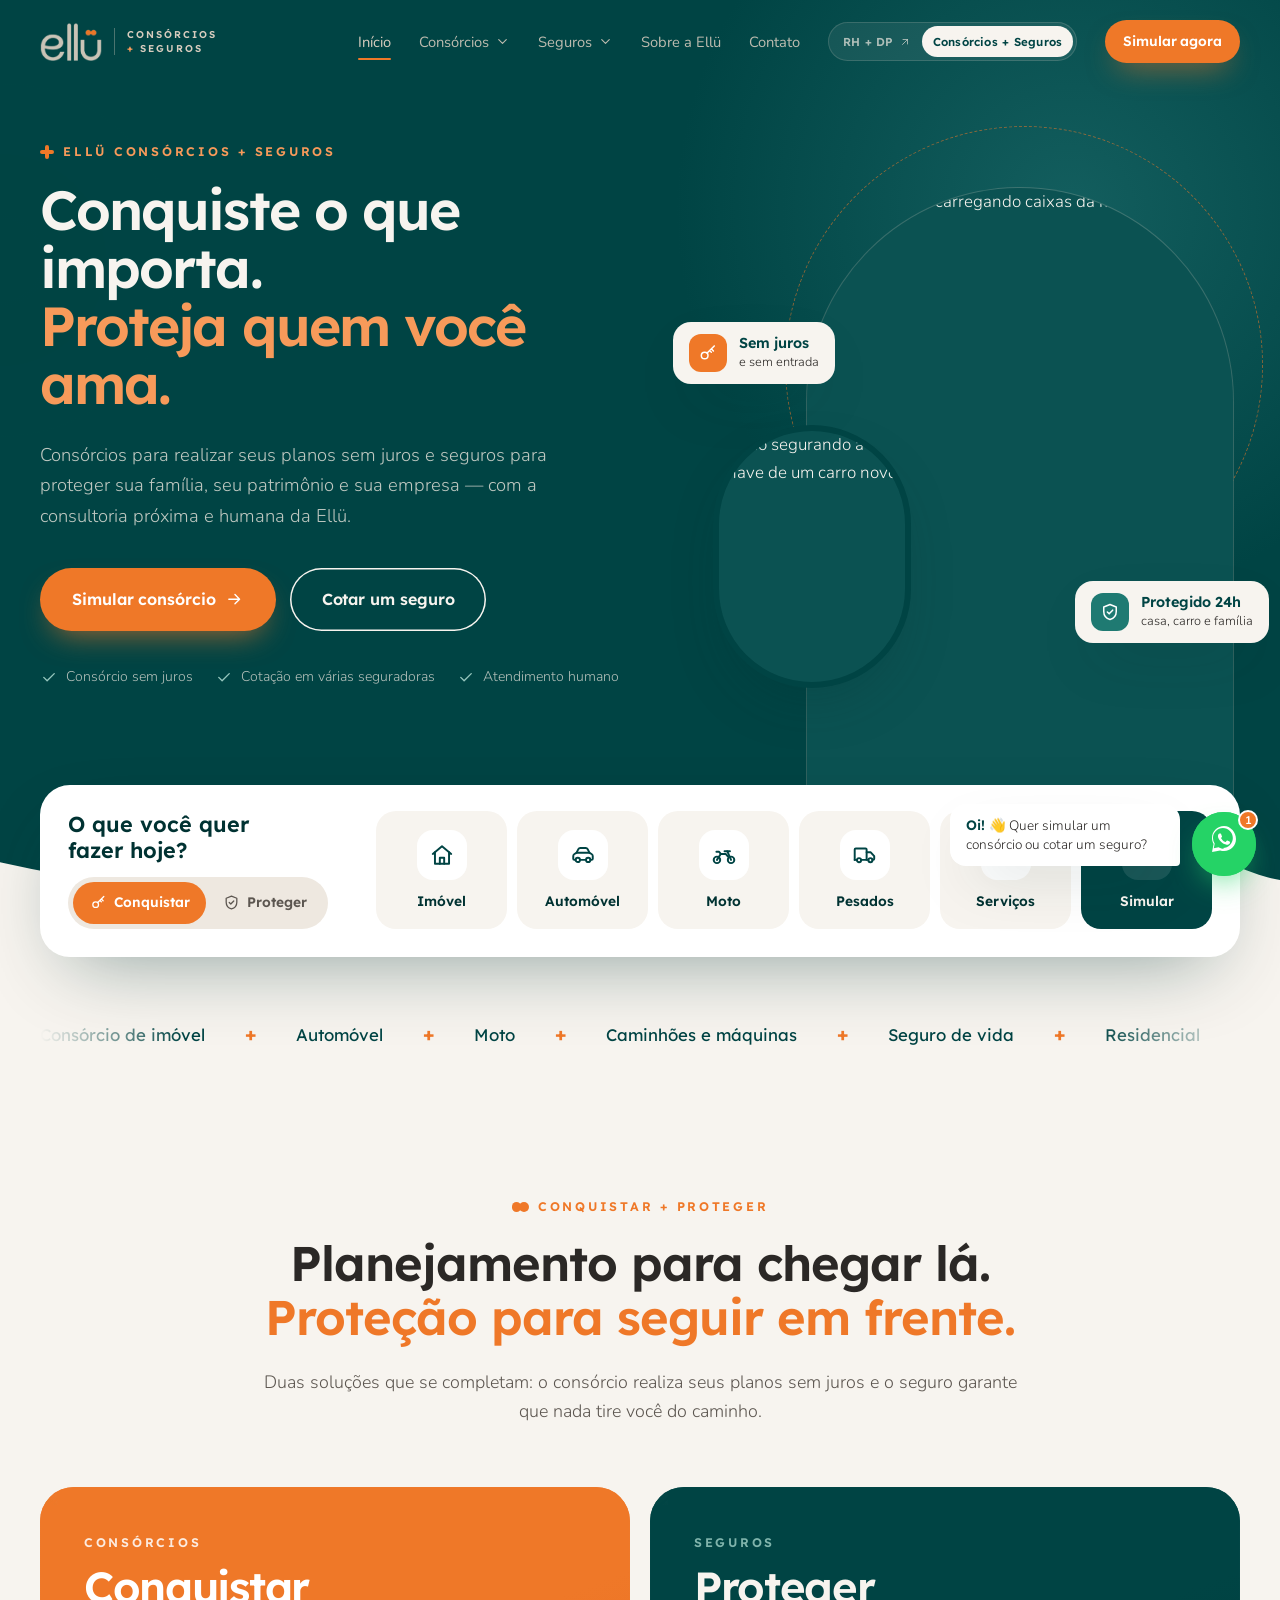
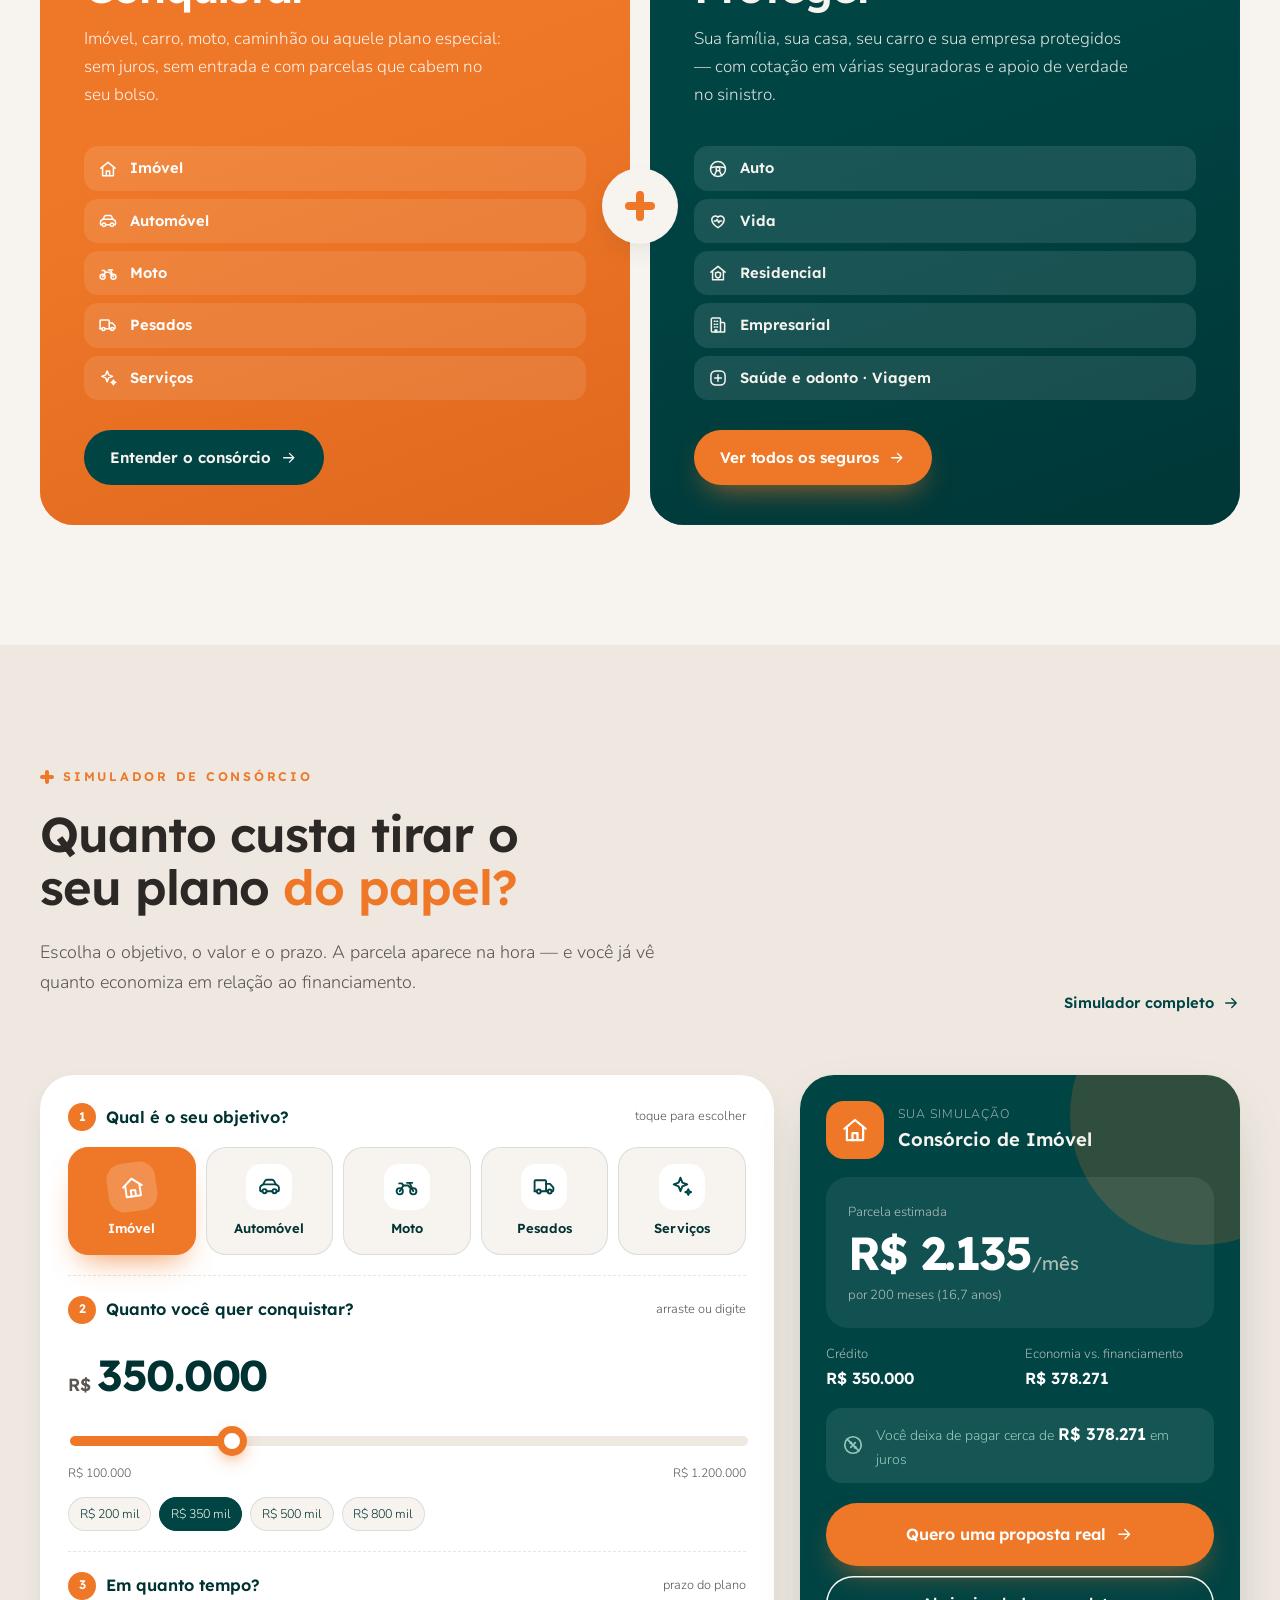
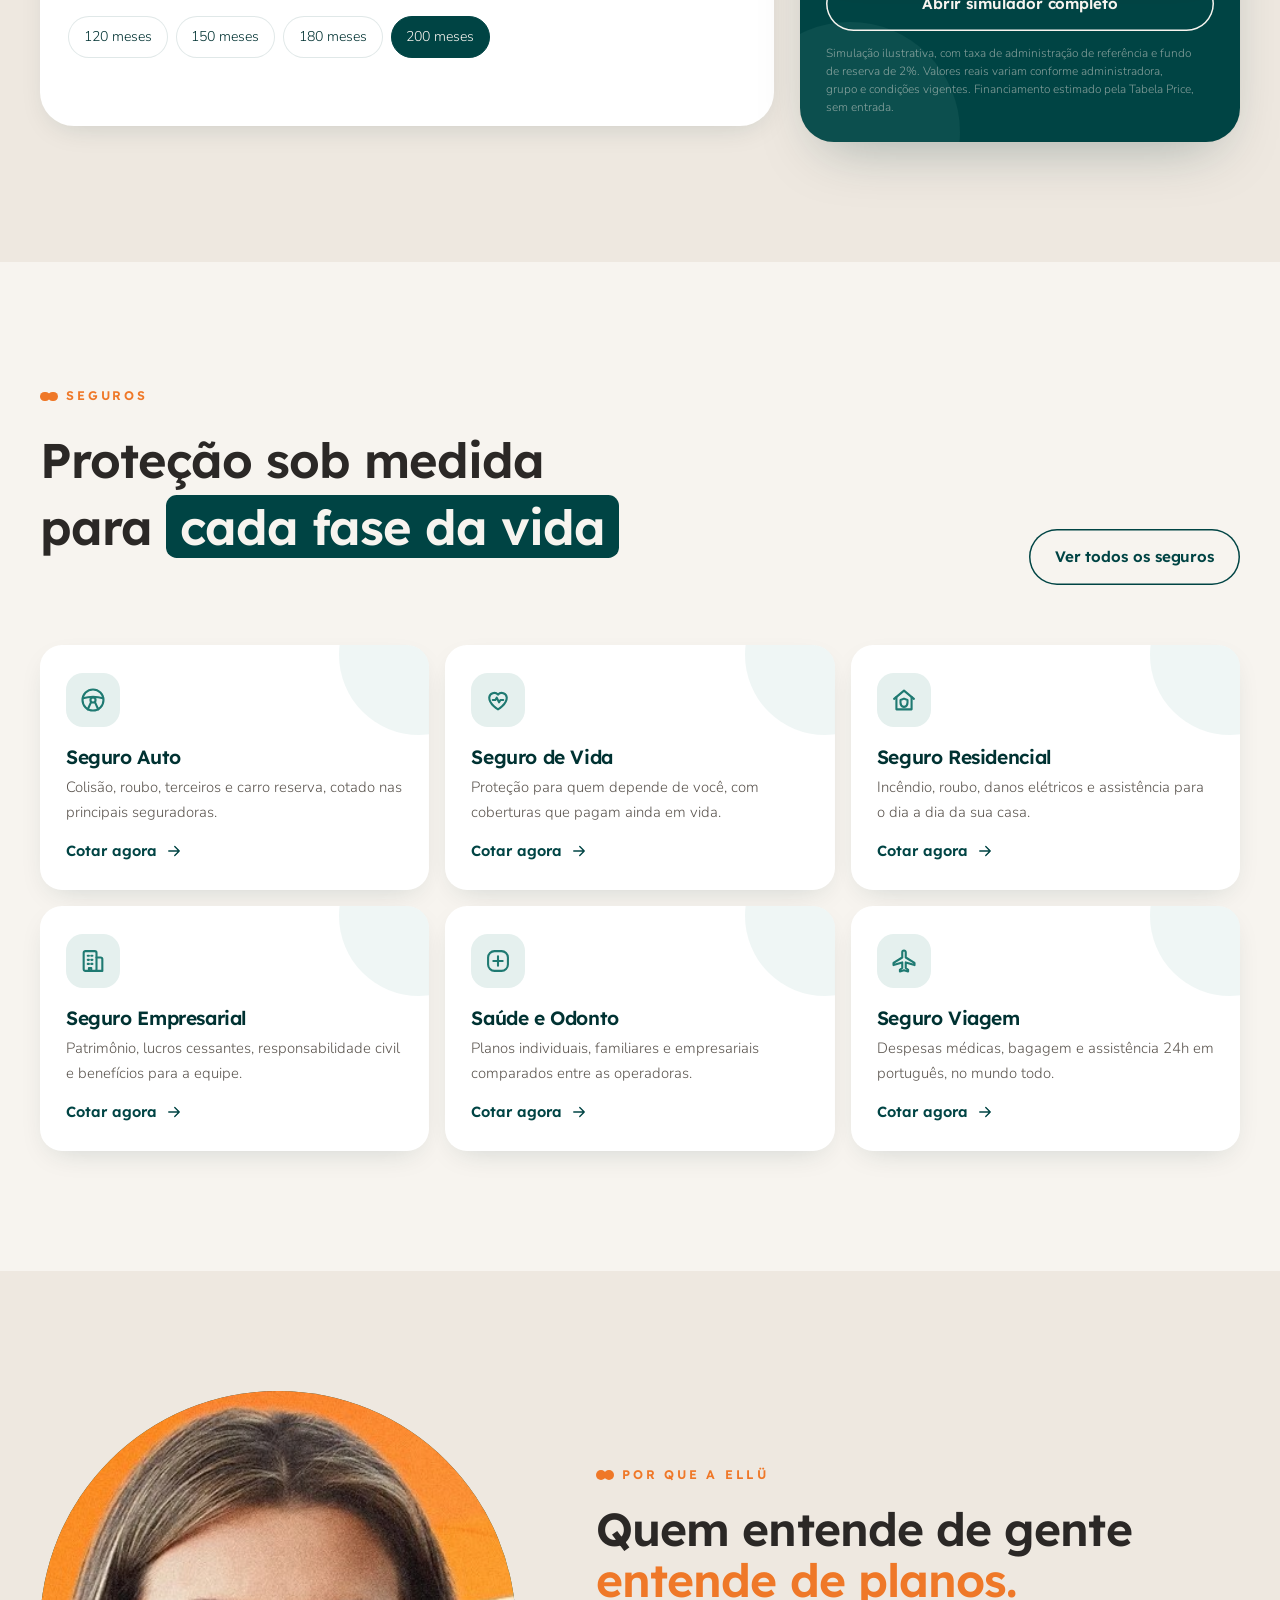
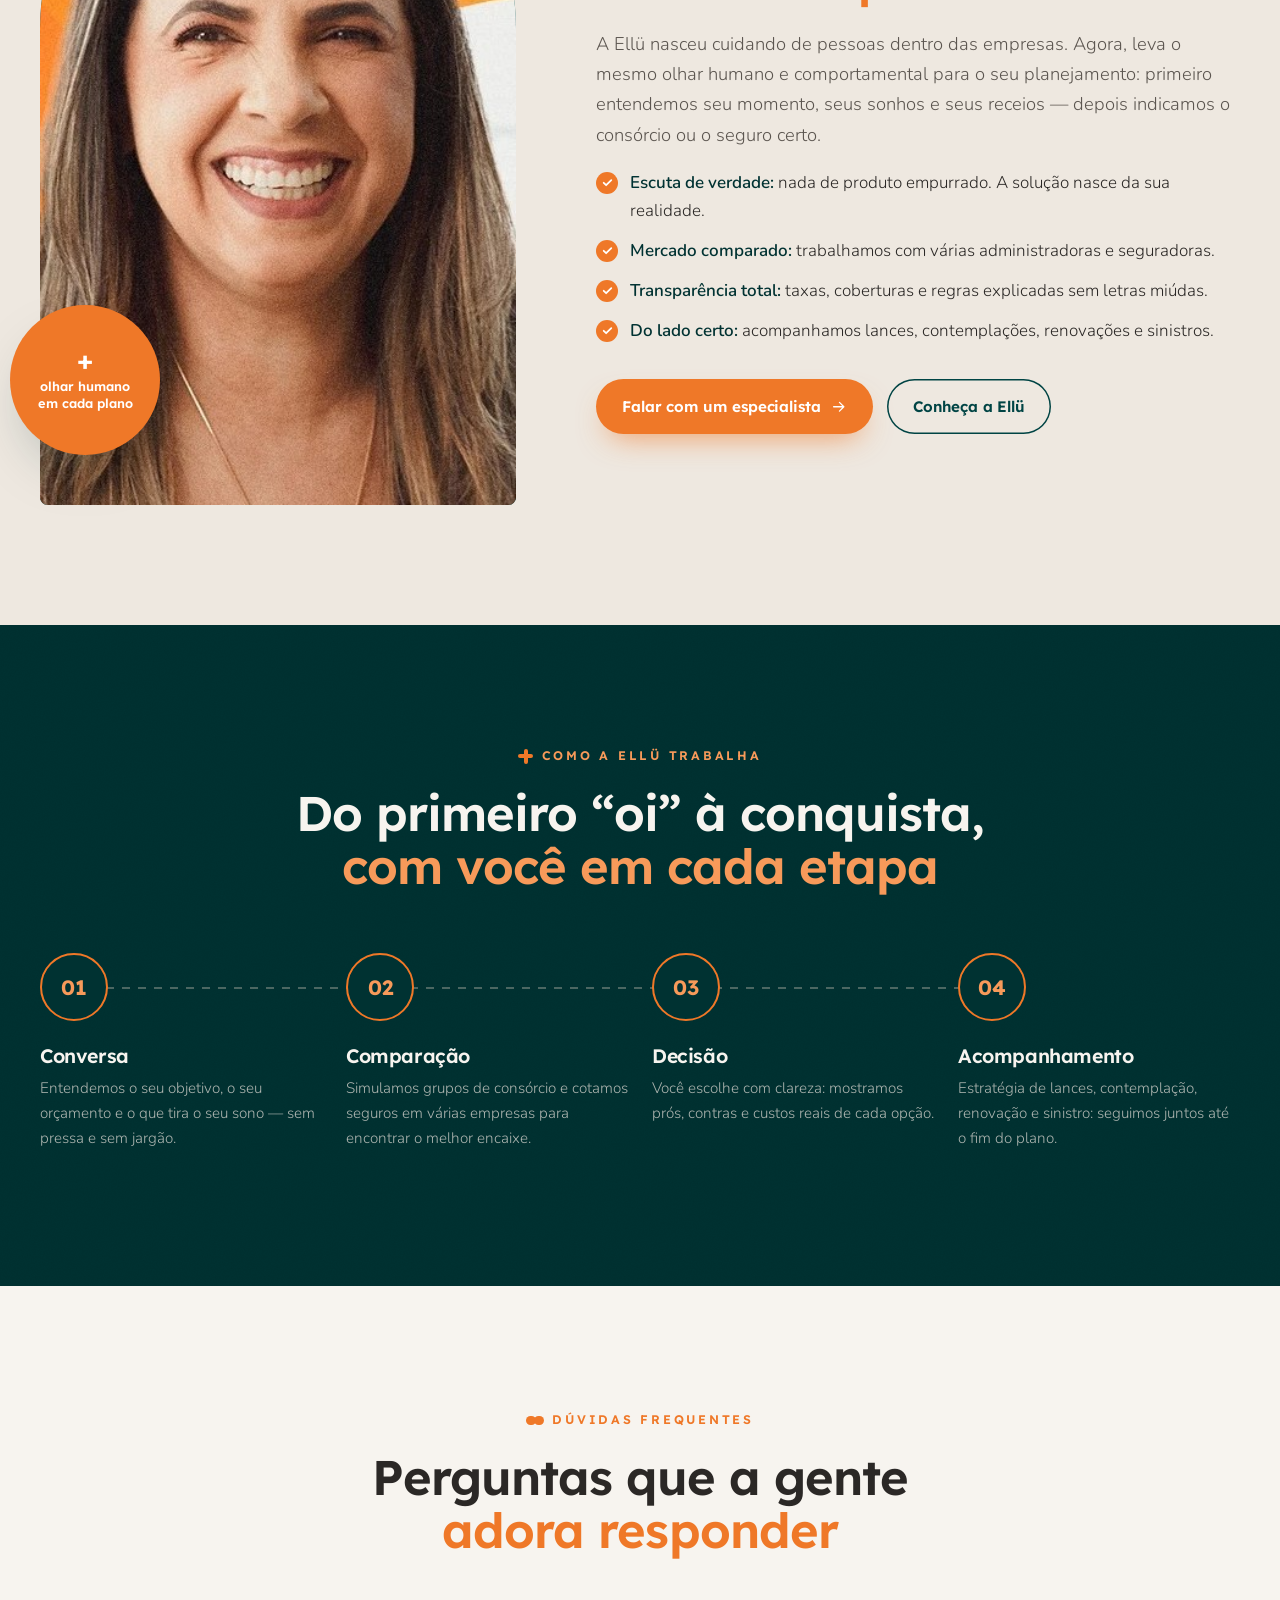
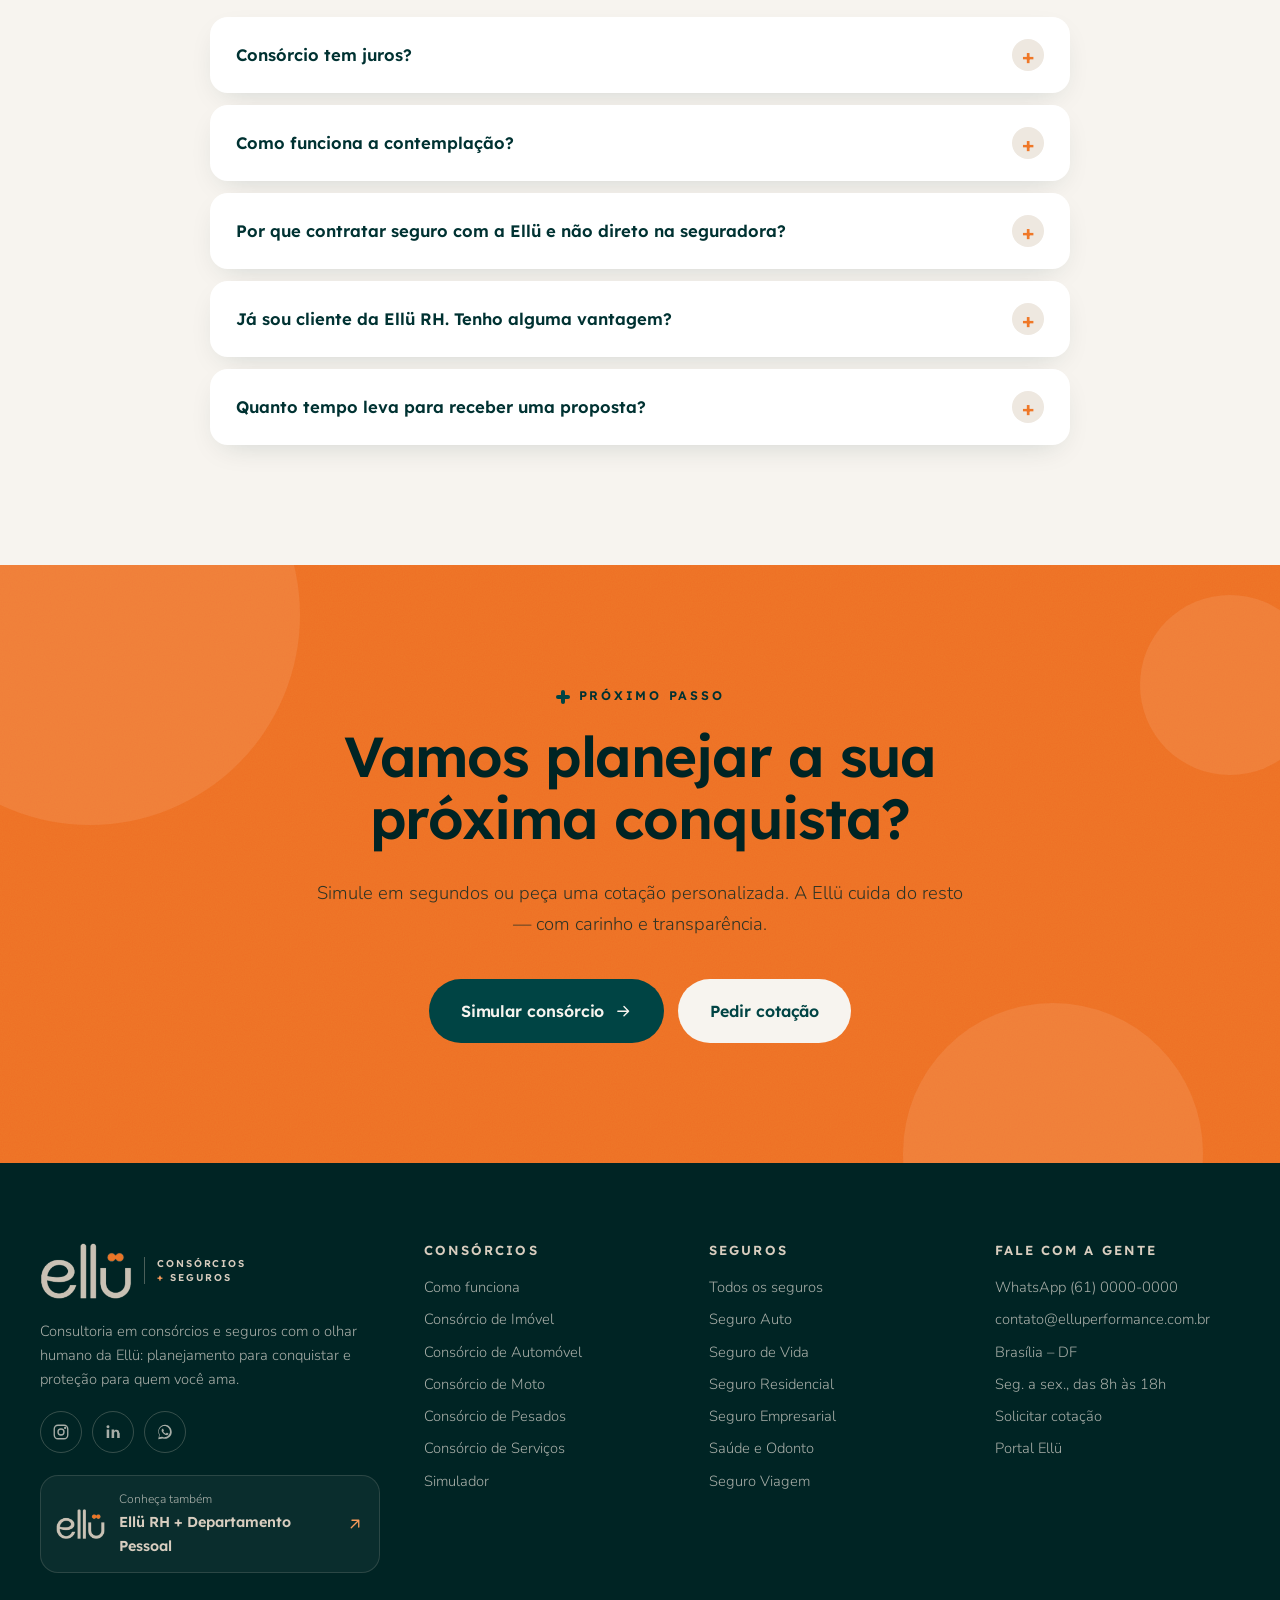
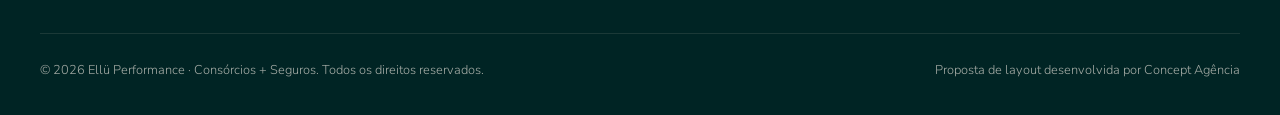
==== commit ad74f291: "Favicon quadrado sem distorcer o logo O favicon usava o logo retangular (633x387), que o navegador e" ====
--- a/index.html
+++ b/index.html
@@ -7,7 +7,9 @@
   <meta name="description" content="Consórcios de imóvel, automóvel, moto, pesados e serviços, e seguros auto, vida, residencial, empresarial, saúde e viagem. Consultoria humana da Ellü, em Brasília (DF).">
   <meta name="robots" content="noindex, nofollow">
   <meta name="theme-color" content="#004444">
-  <link rel="icon" href="assets/img/logo-green.png">
+  <link rel="icon" type="image/png" sizes="32x32" href="assets/img/favicon-32.png">
+  <link rel="icon" type="image/png" sizes="48x48" href="assets/img/favicon-48.png">
+  <link rel="icon" type="image/png" sizes="512x512" href="assets/img/favicon.png">
   <link rel="preconnect" href="https://fonts.googleapis.com">
   <link rel="preconnect" href="https://fonts.gstatic.com" crossorigin>
   <link href="https://fonts.googleapis.com/css2?family=Lexend:wght@300;400;500;600;700&family=Nunito:wght@400;500;600;700;800&display=swap" rel="stylesheet">
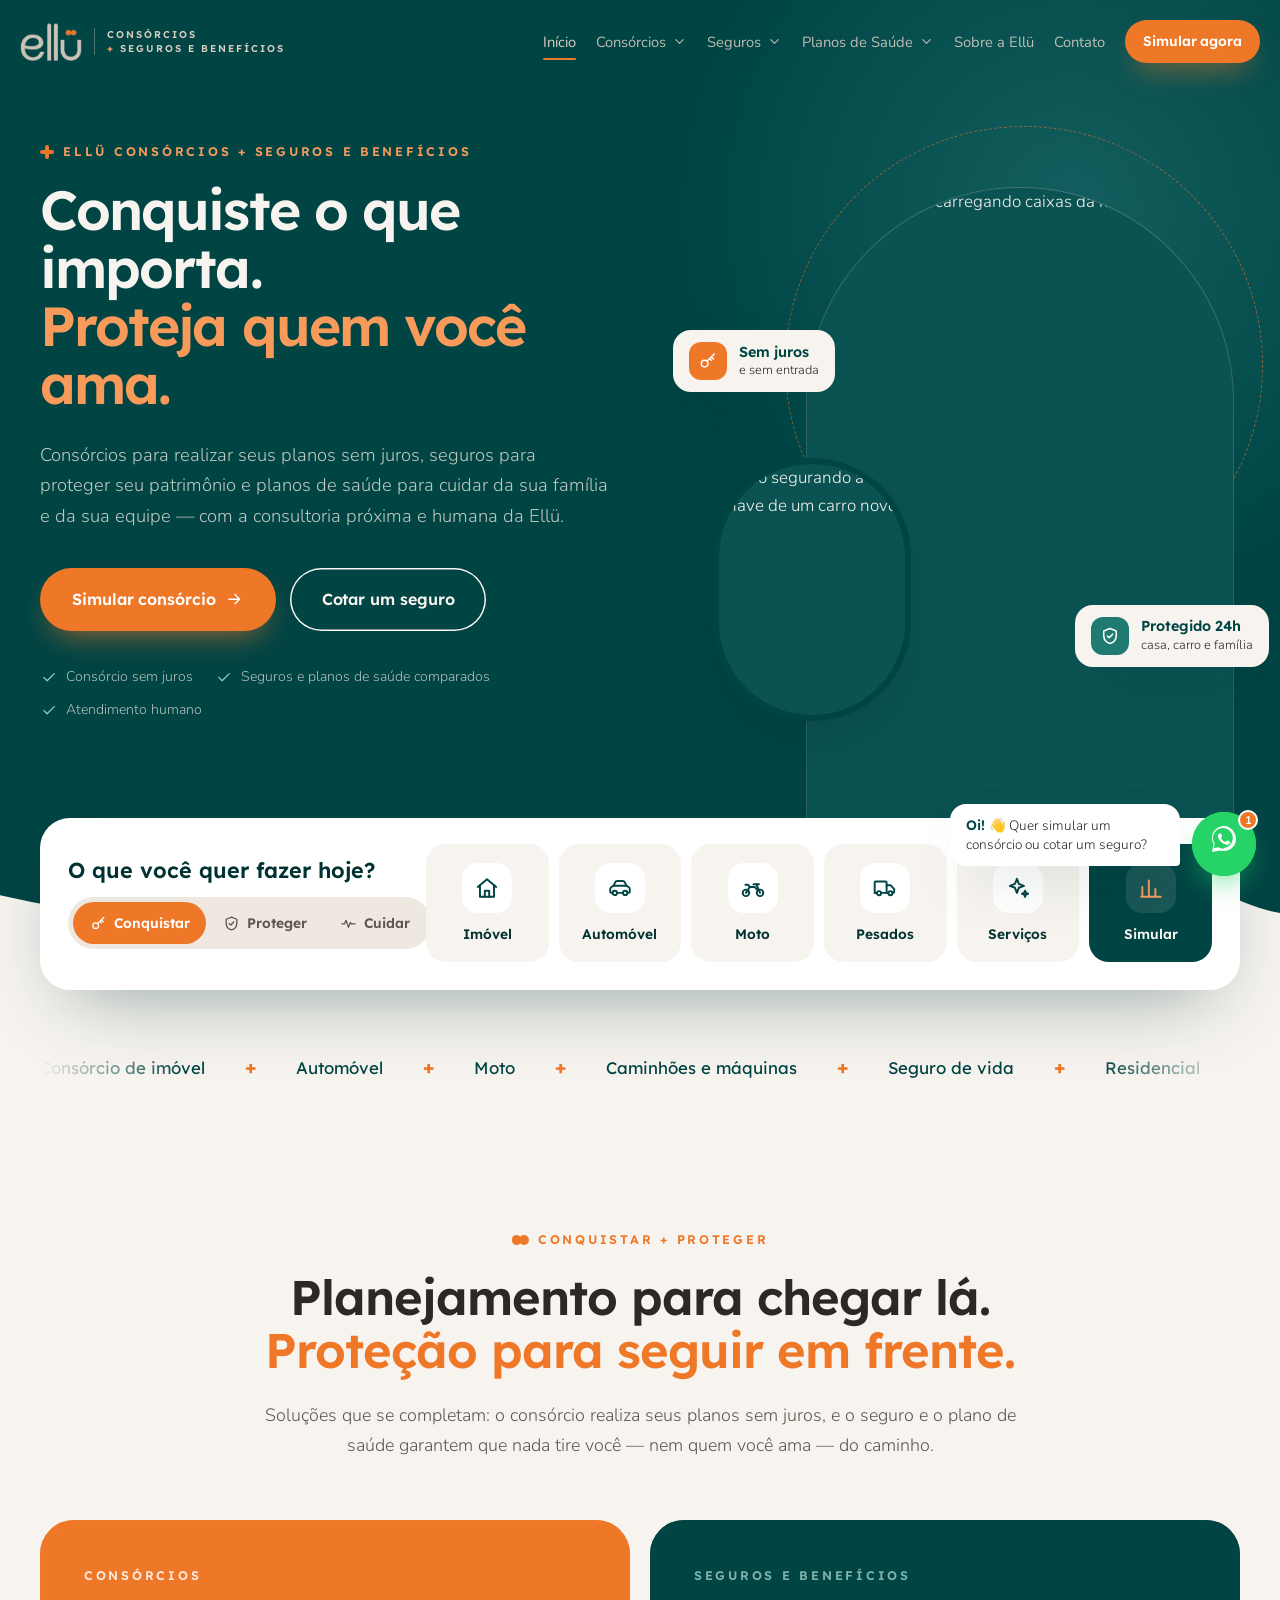
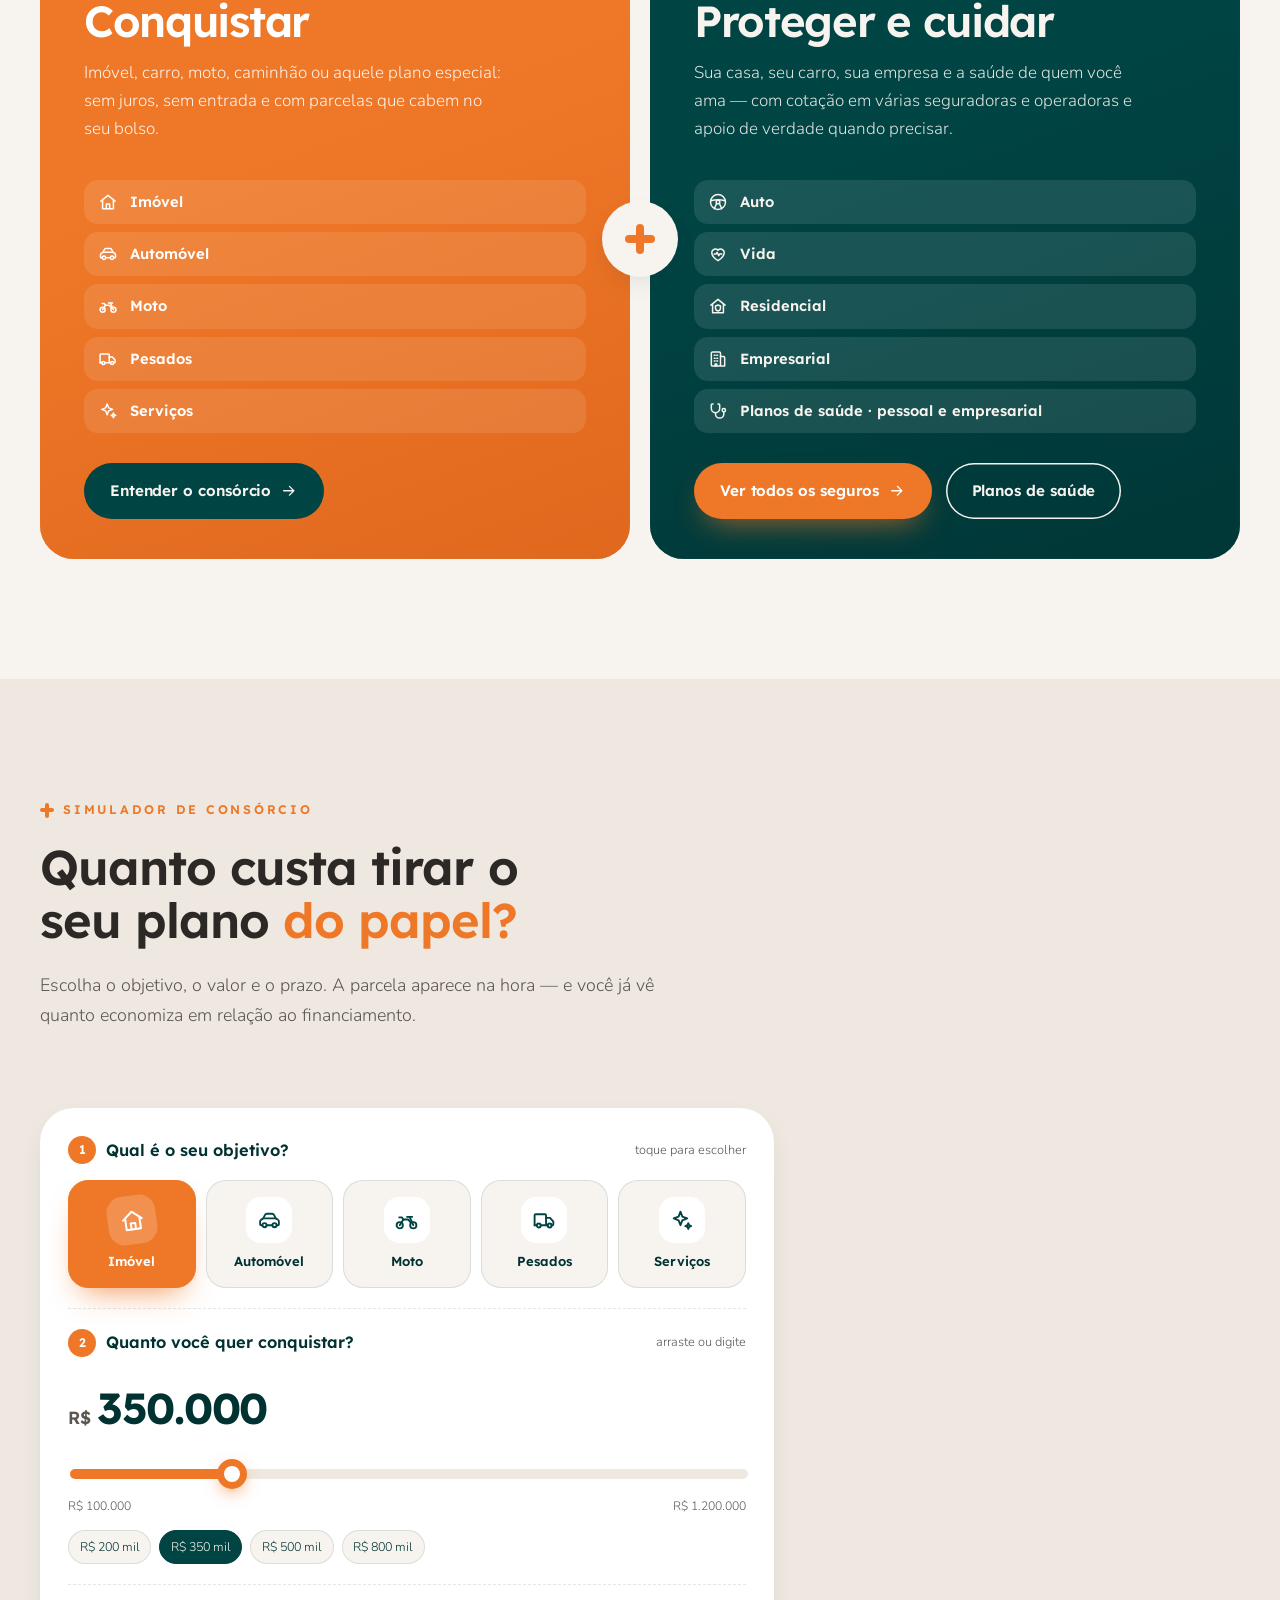
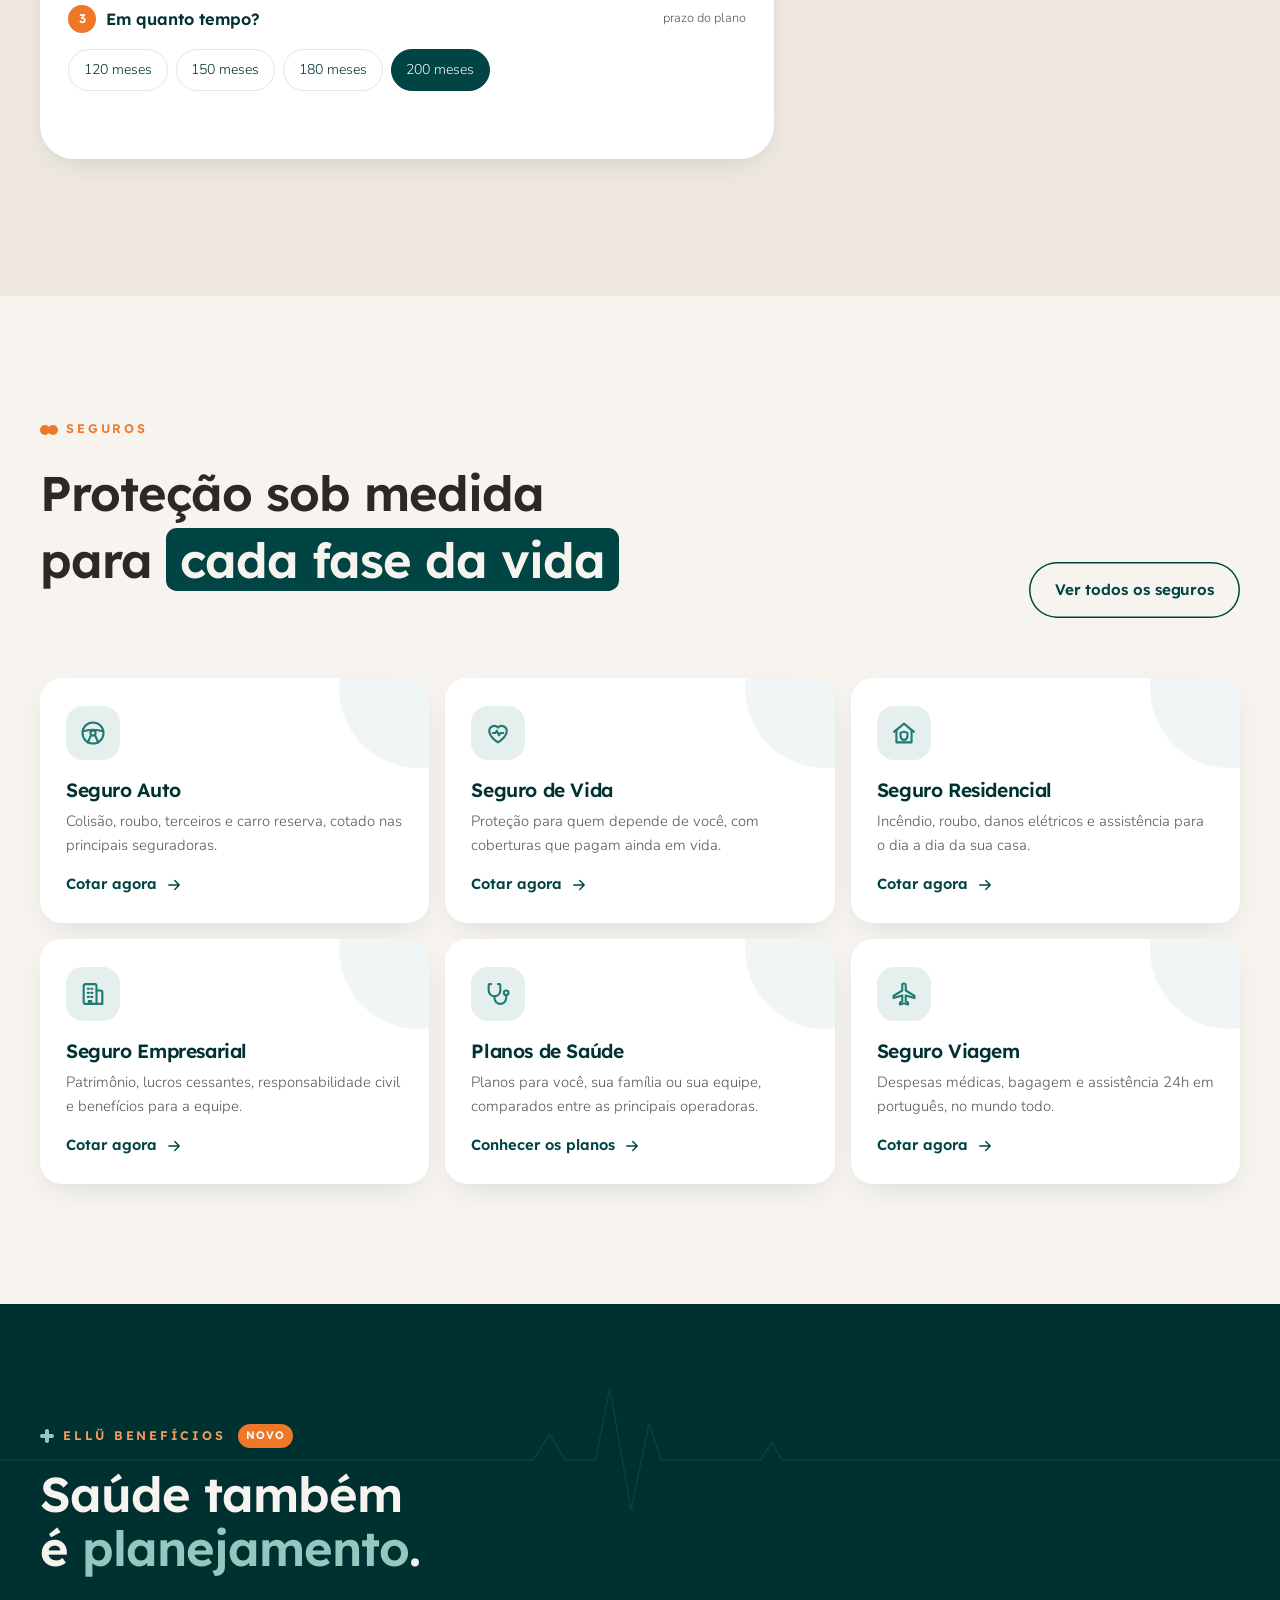
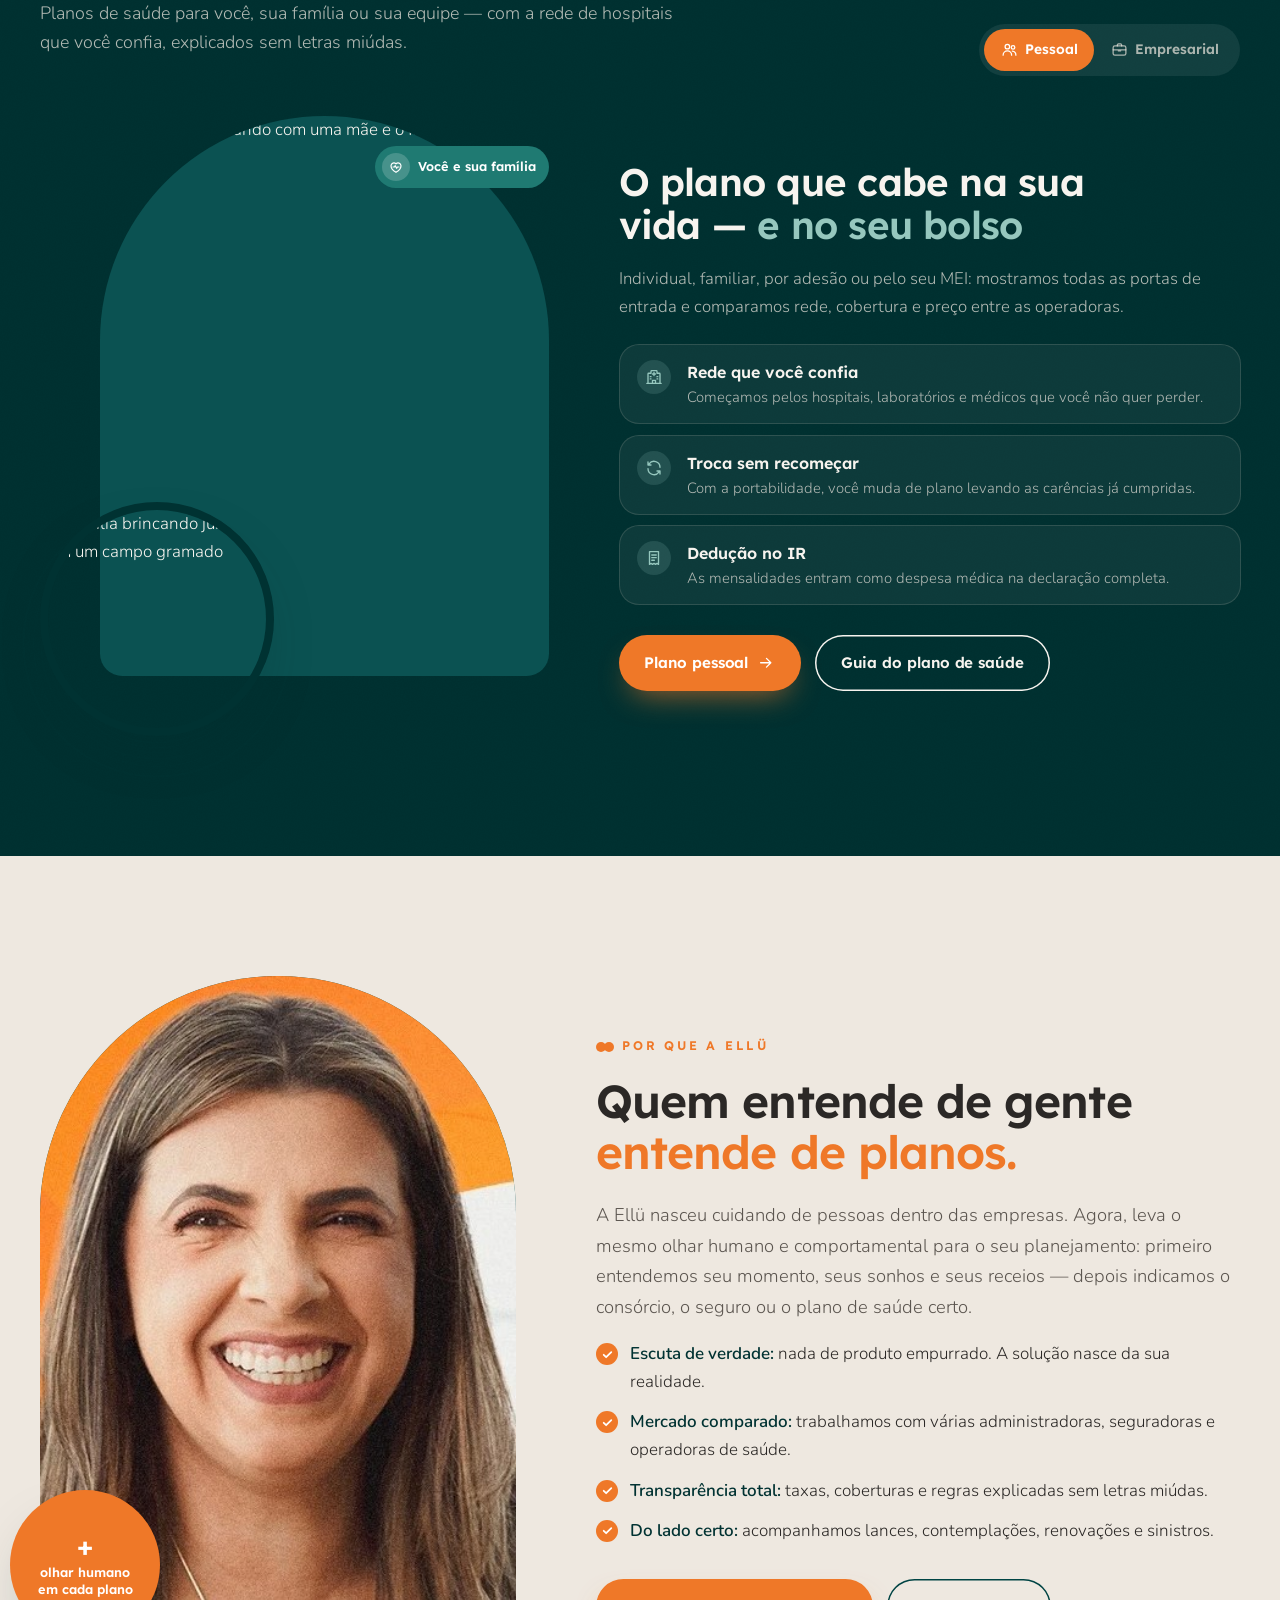
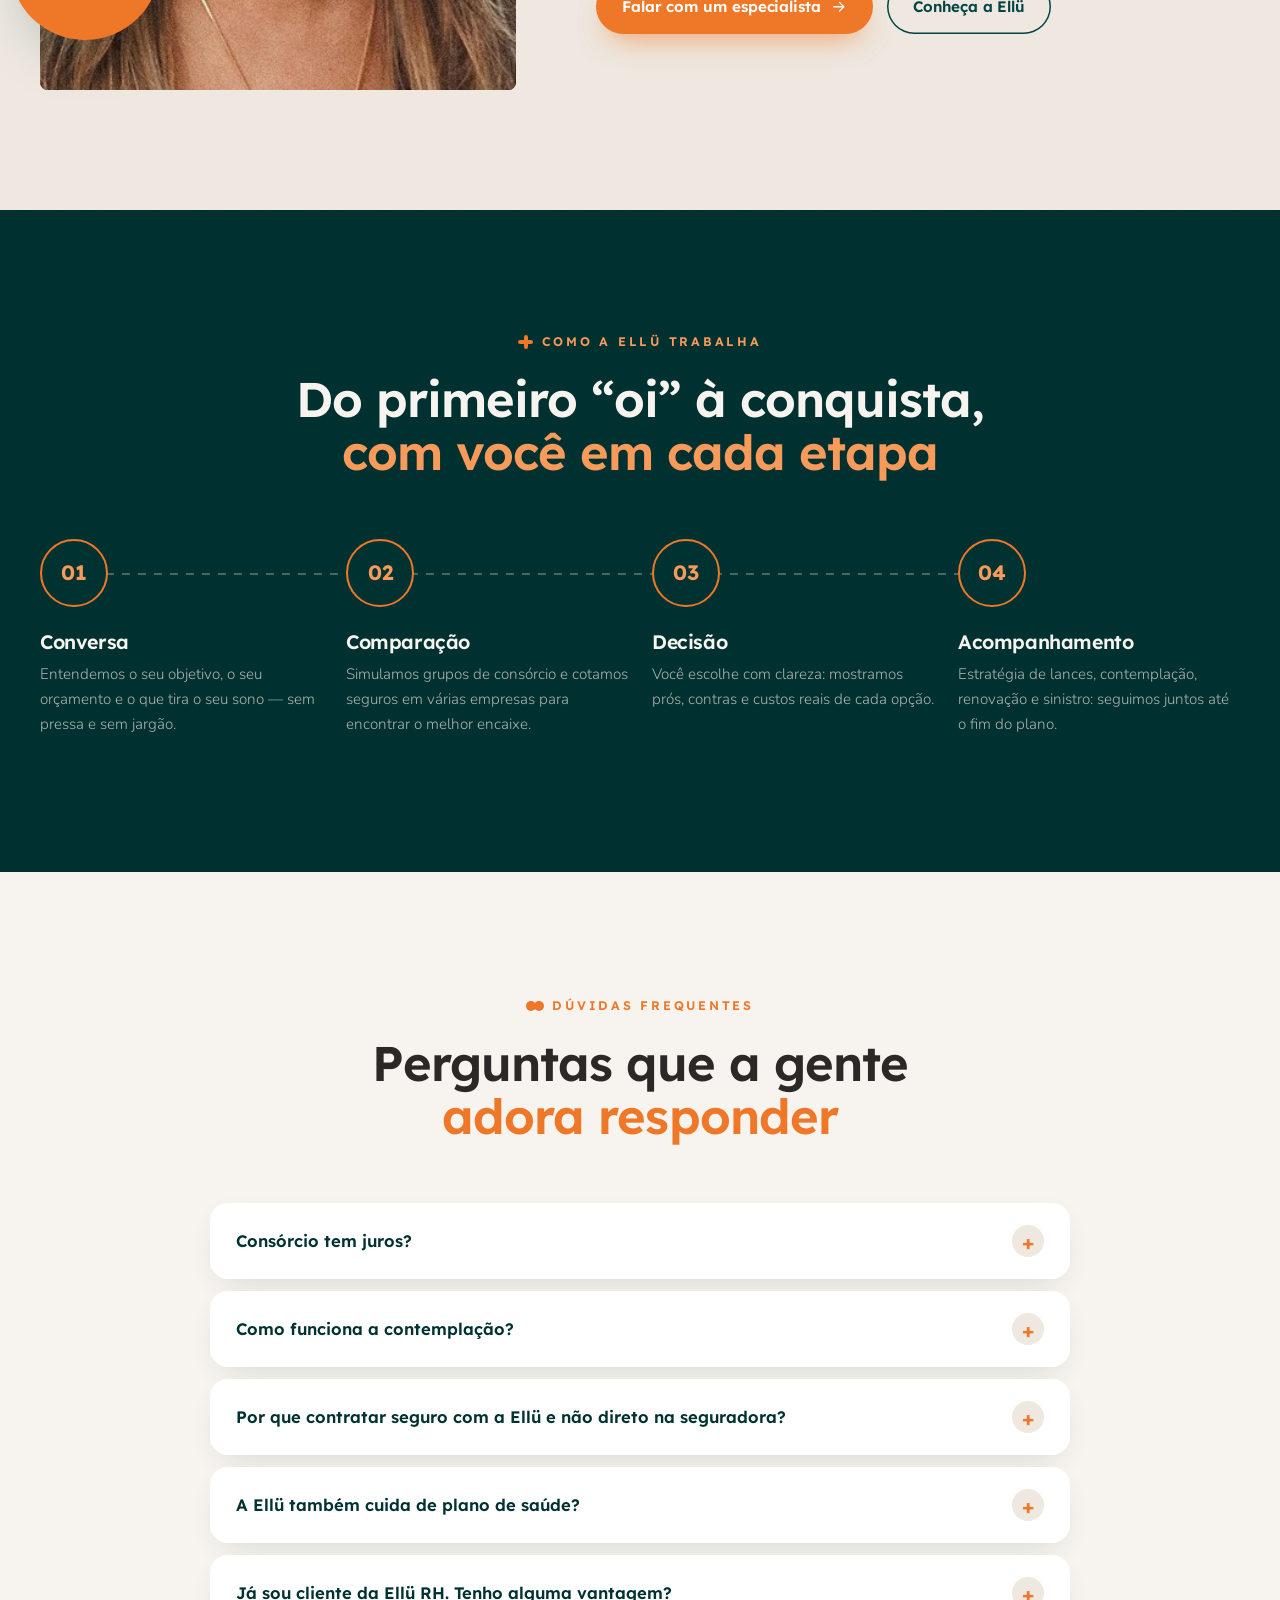
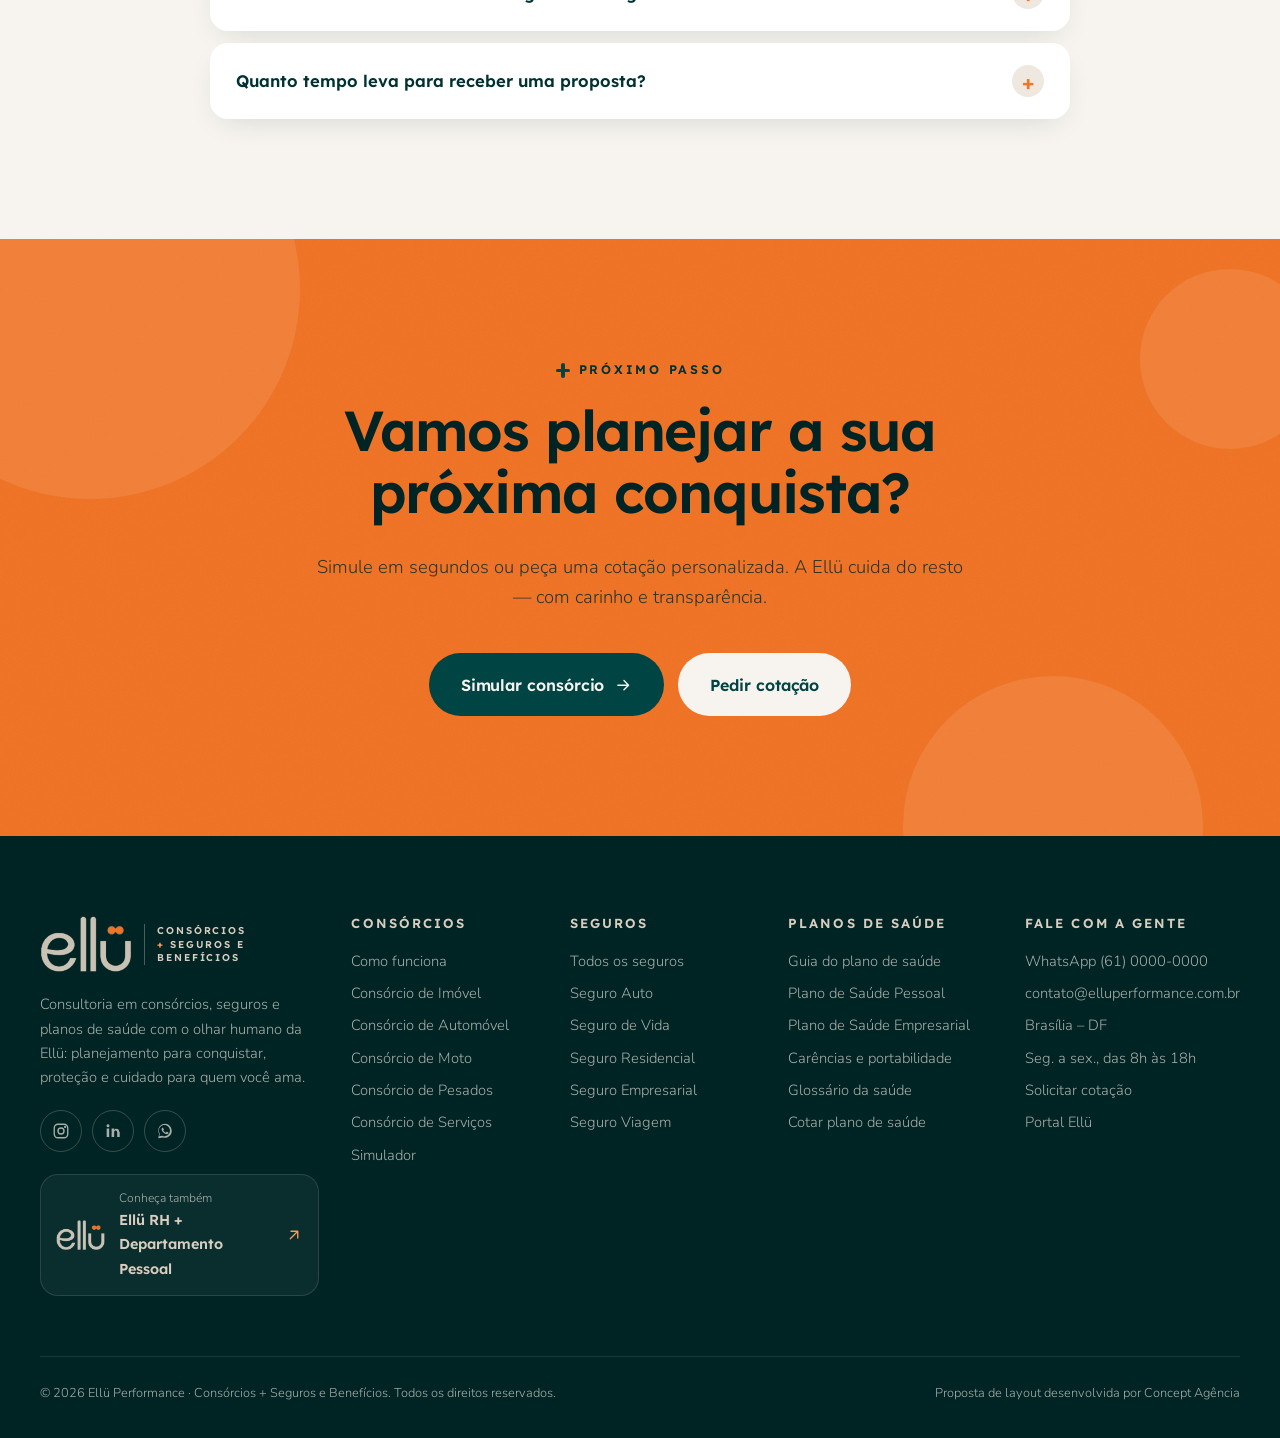
==== commit f7f3de60: "Consórcios + Seguros e Benefícios: nova frente de Planos de Saúde - Renomeia a frente para "Consórci" ====
--- a/index.html
+++ b/index.html
@@ -3,8 +3,8 @@
 <head>
   <meta charset="UTF-8">
   <meta name="viewport" content="width=device-width, initial-scale=1">
-  <title>Ellü Consórcios + Seguros — Conquiste o que importa. Proteja quem você ama.</title>
-  <meta name="description" content="Consórcios de imóvel, automóvel, moto, pesados e serviços, e seguros auto, vida, residencial, empresarial, saúde e viagem. Consultoria humana da Ellü, em Brasília (DF).">
+  <title>Ellü Consórcios + Seguros e Benefícios — Conquiste o que importa. Proteja quem você ama.</title>
+  <meta name="description" content="Consórcios de imóvel, automóvel, moto, pesados e serviços, e seguros auto, vida, residencial, empresarial e viagem, e planos de saúde pessoal e empresarial. Consultoria humana da Ellü, em Brasília (DF).">
   <meta name="robots" content="noindex, nofollow">
   <meta name="theme-color" content="#004444">
   <link rel="icon" type="image/png" sizes="32x32" href="assets/img/favicon-32.png">
@@ -24,16 +24,16 @@
   <section class="hero grain on-dark">
     <div class="container">
       <div class="hero-copy">
-        <span class="eyebrow reveal"><span class="plus-mark"></span> Ellü Consórcios + Seguros</span>
+        <span class="eyebrow reveal"><span class="plus-mark"></span> Ellü Consórcios + Seguros e Benefícios</span>
         <h1 class="reveal" data-delay="1"><span class="ln">Conquiste o que importa.</span> <span class="ln hl">Proteja quem você ama.</span></h1>
-        <p class="lead reveal" data-delay="2">Consórcios para realizar seus planos sem juros e seguros para proteger sua família, seu patrimônio e sua empresa — com a consultoria próxima e humana da Ellü.</p>
+        <p class="lead reveal" data-delay="2">Consórcios para realizar seus planos sem juros, seguros para proteger seu patrimônio e planos de saúde para cuidar da sua família e da sua equipe — com a consultoria próxima e humana da Ellü.</p>
         <div class="btn-row reveal" data-delay="3">
           <a href="simulador.html" class="btn btn--orange btn--lg">Simular consórcio <i data-ico="arrow" style="width:1.15em;height:1.15em"></i></a>
           <a href="cotacao.html?g=seguro" data-cotar="seguro" data-origem="home - hero" class="btn btn--ghost btn--lg">Cotar um seguro</a>
         </div>
         <div class="hero-proof reveal" data-delay="4">
           <span><i data-ico="check"></i> Consórcio sem juros</span>
-          <span><i data-ico="check"></i> Cotação em várias seguradoras</span>
+          <span><i data-ico="check"></i> Seguros e planos de saúde comparados</span>
           <span><i data-ico="check"></i> Atendimento humano</span>
         </div>
       </div>
@@ -58,6 +58,7 @@
           <div class="tabs" role="tablist"><span class="pill"></span>
             <button type="button" data-tab role="tab"><i data-ico="key"></i> Conquistar</button>
             <button type="button" data-tab role="tab"><i data-ico="shield"></i> Proteger</button>
+            <button type="button" data-tab role="tab"><i data-ico="pulse"></i> Cuidar</button>
           </div>
         </div>
         <div class="quick__panes">
@@ -74,8 +75,16 @@
             <a class="qchip" href="servico.html?s=seguro-vida"><span class="ic" data-ico="heart"></span>Vida</a>
             <a class="qchip" href="servico.html?s=seguro-residencial"><span class="ic" data-ico="homeShield"></span>Residencial</a>
             <a class="qchip" href="servico.html?s=seguro-empresarial"><span class="ic" data-ico="building"></span>Empresarial</a>
-            <a class="qchip" href="servico.html?s=seguro-saude"><span class="ic" data-ico="health"></span>Saúde</a>
             <a class="qchip" href="servico.html?s=seguro-viagem"><span class="ic" data-ico="plane"></span>Viagem</a>
+            <a class="qchip" href="seguros.html#mapa"><span class="ic" data-ico="compare"></span>Qual seguro?</a>
+          </div>
+          <div class="quick__pane quick__pane--saude" data-pane>
+            <a class="qchip" href="servico.html?s=saude-pessoal"><span class="ic" data-ico="user"></span>Para mim</a>
+            <a class="qchip" href="servico.html?s=saude-pessoal"><span class="ic" data-ico="users"></span>Família</a>
+            <a class="qchip" href="servico.html?s=saude-empresarial"><span class="ic" data-ico="briefcase"></span>Empresa</a>
+            <a class="qchip" href="servico.html?s=saude-empresarial"><span class="ic" data-ico="store"></span>MEI</a>
+            <a class="qchip" href="saude.html#carencias"><span class="ic" data-ico="clock"></span>Carências</a>
+            <a class="qchip qchip--sim" href="saude.html#monte"><span class="ic" data-ico="chart"></span>Monte seu plano</a>
           </div>
         </div>
       </div>
@@ -84,8 +93,8 @@
 
   <div class="marquee" aria-hidden="true">
     <div class="marquee__track">
-      <span>Consórcio de imóvel</span><span>Automóvel</span><span>Moto</span><span>Caminhões e máquinas</span><span>Seguro de vida</span><span>Residencial</span><span>Empresarial</span><span>Saúde e odonto</span><span>Viagem</span>
-      <span>Consórcio de imóvel</span><span>Automóvel</span><span>Moto</span><span>Caminhões e máquinas</span><span>Seguro de vida</span><span>Residencial</span><span>Empresarial</span><span>Saúde e odonto</span><span>Viagem</span>
+      <span>Consórcio de imóvel</span><span>Automóvel</span><span>Moto</span><span>Caminhões e máquinas</span><span>Seguro de vida</span><span>Residencial</span><span>Empresarial</span><span>Viagem</span><span>Plano de saúde pessoal</span><span>Plano de saúde empresarial</span>
+      <span>Consórcio de imóvel</span><span>Automóvel</span><span>Moto</span><span>Caminhões e máquinas</span><span>Seguro de vida</span><span>Residencial</span><span>Empresarial</span><span>Viagem</span><span>Plano de saúde pessoal</span><span>Plano de saúde empresarial</span>
     </div>
   </div>
 
@@ -95,7 +104,7 @@
       <div class="sec-head center">
         <span class="eyebrow reveal"><span class="dots"></span> Conquistar + proteger</span>
         <h2 class="reveal" data-delay="1">Planejamento para chegar lá. <span class="hl">Proteção para seguir em frente.</span></h2>
-        <p class="reveal" data-delay="2">Duas soluções que se completam: o consórcio realiza seus planos sem juros e o seguro garante que nada tire você do caminho.</p>
+        <p class="reveal" data-delay="2">Soluções que se completam: o consórcio realiza seus planos sem juros, e o seguro e o plano de saúde garantem que nada tire você — nem quem você ama — do caminho.</p>
       </div>
       <div class="duo">
         <article class="duo-card duo-card--c reveal">
@@ -115,17 +124,20 @@
         <div class="duo__plus" aria-hidden="true"><span class="plus-mark"></span></div>
         <article class="duo-card duo-card--s reveal" data-delay="1">
           <div class="duo-card__bg"><img src="https://images.unsplash.com/photo-1624272864537-8ecc72b67958?auto=format&fit=crop&w=900&q=60" alt=""></div>
-          <span class="kick" style="color:var(--mint)">Seguros</span>
-          <h3>Proteger</h3>
-          <p>Sua família, sua casa, seu carro e sua empresa protegidos — com cotação em várias seguradoras e apoio de verdade no sinistro.</p>
+          <span class="kick" style="color:var(--mint)">Seguros e Benefícios</span>
+          <h3>Proteger e cuidar</h3>
+          <p>Sua casa, seu carro, sua empresa e a saúde de quem você ama — com cotação em várias seguradoras e operadoras e apoio de verdade quando precisar.</p>
           <ul class="duo-list">
             <li><a href="servico.html?s=seguro-auto"><i data-ico="wheel"></i> Auto <i class="go" data-ico="arrow"></i></a></li>
             <li><a href="servico.html?s=seguro-vida"><i data-ico="heart"></i> Vida <i class="go" data-ico="arrow"></i></a></li>
             <li><a href="servico.html?s=seguro-residencial"><i data-ico="homeShield"></i> Residencial <i class="go" data-ico="arrow"></i></a></li>
             <li><a href="servico.html?s=seguro-empresarial"><i data-ico="building"></i> Empresarial <i class="go" data-ico="arrow"></i></a></li>
-            <li><a href="servico.html?s=seguro-saude"><i data-ico="health"></i> Saúde e odonto · Viagem <i class="go" data-ico="arrow"></i></a></li>
+            <li><a href="saude.html"><i data-ico="stetho"></i> Planos de saúde · pessoal e empresarial <i class="go" data-ico="arrow"></i></a></li>
           </ul>
-          <a href="seguros.html" class="btn btn--orange">Ver todos os seguros <i data-ico="arrow" style="width:1.15em;height:1.15em"></i></a>
+          <div class="btn-row">
+            <a href="seguros.html" class="btn btn--orange">Ver todos os seguros <i data-ico="arrow" style="width:1.15em;height:1.15em"></i></a>
+            <a href="saude.html" class="btn btn--ghost">Planos de saúde</a>
+          </div>
         </article>
       </div>
     </div>
@@ -161,8 +173,68 @@
         <a class="icard reveal" data-delay="1" data-tilt="8" href="servico.html?s=seguro-vida"><span class="chip-pop">💛 Família tranquila</span><span class="ic" data-ico="heart"></span><h3>Seguro de Vida</h3><p>Proteção para quem depende de você, com coberturas que pagam ainda em vida.</p><span class="link-arrow">Cotar agora <i data-ico="arrow"></i></span></a>
         <a class="icard reveal" data-delay="2" data-tilt="8" href="servico.html?s=seguro-residencial"><span class="chip-pop">🔑 Chaveiro 24h</span><span class="ic" data-ico="homeShield"></span><h3>Seguro Residencial</h3><p>Incêndio, roubo, danos elétricos e assistência para o dia a dia da sua casa.</p><span class="link-arrow">Cotar agora <i data-ico="arrow"></i></span></a>
         <a class="icard reveal" data-tilt="8" href="servico.html?s=seguro-empresarial"><span class="chip-pop">🏢 Negócio blindado</span><span class="ic" data-ico="building"></span><h3>Seguro Empresarial</h3><p>Patrimônio, lucros cessantes, responsabilidade civil e benefícios para a equipe.</p><span class="link-arrow">Cotar agora <i data-ico="arrow"></i></span></a>
-        <a class="icard reveal" data-delay="1" data-tilt="8" href="servico.html?s=seguro-saude"><span class="chip-pop">🩺 Rede de qualidade</span><span class="ic" data-ico="health"></span><h3>Saúde e Odonto</h3><p>Planos individuais, familiares e empresariais comparados entre as operadoras.</p><span class="link-arrow">Cotar agora <i data-ico="arrow"></i></span></a>
+        <a class="icard reveal" data-delay="1" data-tilt="8" href="saude.html"><span class="chip-pop">🩺 Pessoal e empresarial</span><span class="ic" data-ico="stetho"></span><h3>Planos de Saúde</h3><p>Planos para você, sua família ou sua equipe, comparados entre as principais operadoras.</p><span class="link-arrow">Conhecer os planos <i data-ico="arrow"></i></span></a>
         <a class="icard reveal" data-delay="2" data-tilt="8" href="servico.html?s=seguro-viagem"><span class="chip-pop">✈️ Boa viagem!</span><span class="ic" data-ico="plane"></span><h3>Seguro Viagem</h3><p>Despesas médicas, bagagem e assistência 24h em português, no mundo todo.</p><span class="link-arrow">Cotar agora <i data-ico="arrow"></i></span></a>
+      </div>
+    </div>
+  </section>
+
+  <!-- PLANOS DE SAÚDE (destaque) -->
+  <section class="sec sec--deep grain on-dark spot" id="saude">
+    <svg class="ecg ecg--spot" viewBox="0 0 1440 160" preserveAspectRatio="none" aria-hidden="true"><path d="M0 96h600l18-26 18 26h34l16-72 24 122 20-86 14 36h112l12-18 12 18h560"/></svg>
+    <div class="container" data-tabs>
+      <div class="sec-head sec-head--row">
+        <div>
+          <span class="eyebrow reveal"><span class="plus-mark plus-mark--mint"></span> Ellü Benefícios <span class="spot__new">Novo</span></span>
+          <h2 class="reveal" data-delay="1">Saúde também é <span class="hl-mint">planejamento</span>.</h2>
+          <p class="reveal" data-delay="2">Planos de saúde para você, sua família ou sua equipe — com a rede de hospitais que você confia, explicados sem letras miúdas.</p>
+        </div>
+        <div class="tabs reveal" data-delay="2" role="tablist"><span class="pill"></span>
+          <button type="button" data-tab role="tab"><i data-ico="users"></i> Pessoal</button>
+          <button type="button" data-tab role="tab"><i data-ico="briefcase"></i> Empresarial</button>
+        </div>
+      </div>
+
+      <div class="path" data-pane>
+        <div class="photo-stack">
+          <div class="arch"><img src="https://images.unsplash.com/photo-1758691462126-2ee47c8bf9e7?auto=format&fit=crop&w=800&q=72" alt="Médico conversando com uma mãe e o filho no consultório"></div>
+          <div class="mini"><img src="https://images.unsplash.com/photo-1760084836111-b384c6d32104?auto=format&fit=crop&w=400&q=72" alt="Família brincando junta em um campo gramado"></div>
+          <span class="path__tag"><i data-ico="heart"></i> Você e sua família</span>
+        </div>
+        <div>
+          <h3>O plano que cabe na sua vida — <span class="hl-mint">e no seu bolso</span></h3>
+          <p>Individual, familiar, por adesão ou pelo seu MEI: mostramos todas as portas de entrada e comparamos rede, cobertura e preço entre as operadoras.</p>
+          <ol class="doors">
+            <li><span class="n" data-ico="hospital"></span><span><b>Rede que você confia</b>Começamos pelos hospitais, laboratórios e médicos que você não quer perder.</span></li>
+            <li><span class="n" data-ico="refresh"></span><span><b>Troca sem recomeçar</b>Com a portabilidade, você muda de plano levando as carências já cumpridas.</span></li>
+            <li><span class="n" data-ico="receipt"></span><span><b>Dedução no IR</b>As mensalidades entram como despesa médica na declaração completa.</span></li>
+          </ol>
+          <div class="btn-row">
+            <a href="servico.html?s=saude-pessoal" class="btn btn--orange">Plano pessoal <i data-ico="arrow" style="width:1.15em;height:1.15em"></i></a>
+            <a href="saude.html" class="btn btn--ghost">Guia do plano de saúde</a>
+          </div>
+        </div>
+      </div>
+
+      <div class="path" data-pane>
+        <div class="photo-stack">
+          <div class="arch"><img src="https://images.unsplash.com/photo-1758691737138-7b9b1884b1db?auto=format&fit=crop&w=800&q=72" alt="Equipe comemorando junta no escritório"></div>
+          <div class="mini"><img src="https://images.unsplash.com/photo-1576267423445-b2e0074d68a4?auto=format&fit=crop&w=400&q=72" alt="Colegas reunidos em volta de um notebook"></div>
+          <span class="path__tag path__tag--o"><i data-ico="briefcase"></i> Sua equipe</span>
+        </div>
+        <div>
+          <h3>O benefício que <span class="hl-mint">atrai e retém</span> talentos</h3>
+          <p>Aqui as frentes da Ellü se encontram: o plano de saúde da sua empresa nasce junto com a estratégia de pessoas do nosso RH.</p>
+          <ol class="doors">
+            <li><span class="n" data-ico="briefcase"></span><span><b>A partir de 2 vidas</b>Para MEI, ME, EPP e grandes empresas, conforme as regras de cada operadora.</span></li>
+            <li><span class="n" data-ico="clock"></span><span><b>30 vidas ou mais: sem carência</b>Para quem entra em até 30 dias da contratação ou da admissão (regra da ANS).</span></li>
+            <li><span class="n" data-ico="tooth"></span><span><b>Pacote completo</b>Saúde, odontológico e vida em grupo desenhados juntos, com custo previsível.</span></li>
+          </ol>
+          <div class="btn-row">
+            <a href="servico.html?s=saude-empresarial" class="btn btn--orange">Plano empresarial <i data-ico="arrow" style="width:1.15em;height:1.15em"></i></a>
+            <a href="cotacao.html?s=saude-empresarial" data-cotar="saude-empresarial" data-origem="home - destaque saúde" class="btn btn--ghost">Cotar para a empresa</a>
+          </div>
+        </div>
       </div>
     </div>
   </section>
@@ -177,10 +249,10 @@
       <div>
         <span class="eyebrow reveal"><span class="dots"></span> Por que a Ellü</span>
         <h2 class="reveal" data-delay="1" style="font-size:clamp(2rem,3.6vw,3rem)">Quem entende de gente <span class="hl">entende de planos.</span></h2>
-        <p class="reveal lead" data-delay="2">A Ellü nasceu cuidando de pessoas dentro das empresas. Agora, leva o mesmo olhar humano e comportamental para o seu planejamento: primeiro entendemos seu momento, seus sonhos e seus receios — depois indicamos o consórcio ou o seguro certo.</p>
+        <p class="reveal lead" data-delay="2">A Ellü nasceu cuidando de pessoas dentro das empresas. Agora, leva o mesmo olhar humano e comportamental para o seu planejamento: primeiro entendemos seu momento, seus sonhos e seus receios — depois indicamos o consórcio, o seguro ou o plano de saúde certo.</p>
         <ul class="check-list reveal" data-delay="3">
           <li><span><b>Escuta de verdade:</b> nada de produto empurrado. A solução nasce da sua realidade.</span></li>
-          <li><span><b>Mercado comparado:</b> trabalhamos com várias administradoras e seguradoras.</span></li>
+          <li><span><b>Mercado comparado:</b> trabalhamos com várias administradoras, seguradoras e operadoras de saúde.</span></li>
           <li><span><b>Transparência total:</b> taxas, coberturas e regras explicadas sem letras miúdas.</span></li>
           <li><span><b>Do lado certo:</b> acompanhamos lances, contemplações, renovações e sinistros.</span></li>
         </ul>
@@ -219,6 +291,7 @@
         <details class="reveal"><summary>Consórcio tem juros?</summary><p>Não. No consórcio você paga a taxa de administração, diluída nas parcelas, e uma pequena parcela de fundo de reserva. Por isso, o custo total costuma ser bem menor que o de um financiamento.</p></details>
         <details class="reveal"><summary>Como funciona a contemplação?</summary><p>Todo mês o grupo realiza uma assembleia com sorteio e lances. Quem é contemplado recebe a carta de crédito para comprar o bem. Com uma boa estratégia de lance, dá para antecipar a conquista.</p></details>
         <details class="reveal"><summary>Por que contratar seguro com a Ellü e não direto na seguradora?</summary><p>Porque comparamos várias seguradoras, ajustamos as coberturas ao seu uso real e acompanhamos você na renovação e no sinistro. E você não paga a mais por isso.</p></details>
+        <details class="reveal"><summary>A Ellü também cuida de plano de saúde?</summary><p>Sim. Comparamos planos de saúde pessoais, familiares e empresariais nas principais operadoras, explicamos carências, coparticipação e reajustes e seguimos com você depois da assinatura. <a href="saude.html" style="color:var(--orange);text-decoration:underline;text-underline-offset:3px">Veja o guia do plano de saúde</a>.</p></details>
         <details class="reveal"><summary>Já sou cliente da Ellü RH. Tenho alguma vantagem?</summary><p>Empresas atendidas pela Ellü RH podem estruturar benefícios como seguro de vida em grupo e planos de saúde de forma integrada, com o mesmo time que já conhece a sua cultura.</p></details>
         <details class="reveal"><summary>Quanto tempo leva para receber uma proposta?</summary><p>Depois que você envia a solicitação pelo site, um especialista analisa os dados e te chama no WhatsApp em horário comercial com as primeiras opções.</p></details>
       </div>
--- a/assets/css/style.css
+++ b/assets/css/style.css
@@ -1161,3 +1161,248 @@
 @keyframes unwipe { to { clip-path: circle(0 at 50% 50%); } }
 section[id], [id="cotar"], [id="simule"] { scroll-margin-top: 70px; }
 body.modal-open .wa { opacity: 0; pointer-events: none; }
+
+/* =========================================================
+   PLANOS DE SAÚDE (Ellü Benefícios)
+   Mesma família de cor da proteção (teal/menta) + a linha
+   de batimento (ECG) como motivo próprio.
+   ========================================================= */
+.footer-grid { grid-template-columns: 1.5fr 1fr 1fr 1.1fr 1.1fr; gap: 32px; }
+.site-footer .brand__sub { white-space: normal; }
+.wa__opts a:nth-child(5) { animation-delay: 1s; }
+
+/* Menu com o nome maior + "Planos de Saúde": header um pouco mais largo,
+   textos sem quebra e o seletor de frentes só aparece quando cabe */
+.brand__sub { white-space: nowrap; }
+@media (min-width: 1081px) {
+  .site-header > .container { width: min(1380px, 100% - 40px); }
+  .site-header .brand { flex: none; }
+  .nav { gap: 20px; }
+  .nav__link { white-space: nowrap; }
+  .front-switch { font-size: .68rem; }
+  .front-switch a { padding: .55em .85em; }
+}
+@media (min-width: 1081px) and (max-width: 1439px) { .front-switch { display: none; } }
+
+/* Foto da Cíntia no círculo: ela está à esquerda no original, então a imagem
+   é ampliada um pouco e posicionada para o rosto ficar no centro do círculo */
+.photo-stack .mini--face { background: #0B4A45; }
+.photo-stack .mini--face img { position: absolute; width: 120%; height: auto; max-width: none; left: -1%; top: -32%; }
+
+/* terceira aba ("Cuidar") na escolha rápida da home */
+.quick__card { grid-template-columns: 330px 1fr; }
+.tabs[data-on="2"] .pill { background: var(--green-800); }
+.quick__pane--saude .qchip:hover { border-color: var(--teal); background: var(--teal-50); }
+.quick__pane--saude .qchip:hover .ic { background: var(--green-800); }
+
+/* Linha de batimento: um pulso de luz que corre pela linha */
+.ecg { position: absolute; left: 0; width: 100%; height: 160px; pointer-events: none; z-index: 0; overflow: visible; }
+.ecg path { fill: none; stroke-linejoin: round; stroke-linecap: round; vector-effect: non-scaling-stroke; }
+.ecg .ecg__base { stroke: rgba(150,199,190,.14); stroke-width: 1.5; }
+.ecg .ecg__run { stroke: var(--mint); stroke-width: 2.5; stroke-dasharray: 14 100; stroke-dashoffset: 14; filter: drop-shadow(0 0 6px rgba(150,199,190,.9)); animation: ecgRun 5s linear infinite; }
+@keyframes ecgRun { 0% { stroke-dashoffset: 14; opacity: 0; } 6% { opacity: 1; } 88% { opacity: 1; } 100% { stroke-dashoffset: -100; opacity: 0; } }
+.ecg--hero { bottom: 9%; opacity: .9; }
+.ecg--band { top: 30px; opacity: .8; }
+.ecg--spot { top: 60px; opacity: .7; }
+
+.page-hero--saude .ph-visual .float-card--top { left: auto; right: -26px; bottom: auto; top: 70px; animation-delay: -3s; }
+.float-card--pulse .ico svg { animation: beat 1.6s ease-in-out infinite; }
+@keyframes beat { 0%, 40%, 100% { transform: scale(1); } 20% { transform: scale(1.25); } 30% { transform: scale(.95); } }
+
+/* Dois caminhos: pessoal x empresa */
+.tabs--paths { margin-top: 26px; }
+.path { display: none; grid-template-columns: .9fr 1.1fr; gap: 70px; align-items: center; animation: paneIn .6s var(--ease); }
+.path.is-on { display: grid; }
+.path h3 { font-size: clamp(1.7rem, 3vw, 2.4rem); color: var(--green-900); }
+.path > div > p { font-size: 1.05rem; }
+.path__tag {
+  position: absolute; right: 0; top: 30px; z-index: 2; display: inline-flex; align-items: center; gap: 8px; padding: .55em 1em .55em .55em; border-radius: 999px;
+  background: var(--teal); color: #fff; font-family: var(--font-display); font-weight: 600; font-size: .8rem; box-shadow: var(--shadow); animation: bob 6s ease-in-out infinite;
+}
+.path__tag i { width: 28px; height: 28px; border-radius: 50%; background: rgba(255,255,255,.18); display: grid; place-items: center; }
+.path__tag i svg { width: 16px; height: 16px; }
+.path__tag--o { background: var(--orange); }
+.doors { list-style: none; padding: 0; margin: 24px 0 30px; display: grid; gap: 10px; }
+.doors li { display: flex; gap: 16px; align-items: flex-start; background: #fff; border-radius: 20px; padding: 16px 18px; box-shadow: var(--shadow-soft); font-size: .93rem; color: var(--ink-soft); line-height: 1.5; transition: transform .35s var(--ease); }
+.doors li:hover { transform: translateX(6px); }
+.doors .n { width: 34px; height: 34px; border-radius: 50%; background: var(--teal-50); color: var(--teal); display: grid; place-items: center; font-family: var(--font-display); font-weight: 700; font-size: .9rem; flex: none; }
+.doors b { display: block; font-family: var(--font-display); color: var(--green-900); font-size: 1rem; margin-bottom: 2px; }
+.doors .n[data-ico] svg { width: 18px; height: 18px; }
+.duo-card .btn-row { margin-top: auto; }
+.duo-card .btn-row .btn { margin-top: 0; }
+.path.is-on .doors li { animation: recIn .6s var(--ease) both; }
+.path.is-on .doors li:nth-child(2) { animation-delay: .12s; }
+.path.is-on .doors li:nth-child(3) { animation-delay: .24s; }
+/* versão escura (home) */
+.on-dark .path h3 { color: var(--cream-50); }
+.on-dark .path > div > p { color: rgba(238,232,224,.75); }
+.on-dark .doors li { background: rgba(255,255,255,.05); box-shadow: inset 0 0 0 1px var(--line-dark); color: rgba(238,232,224,.72); }
+.on-dark .doors b { color: var(--cream-50); }
+.on-dark .doors .n { background: rgba(150,199,190,.16); color: var(--mint); }
+.sec--deep .photo-stack .mini { border-color: var(--green-900); }
+.on-dark .tabs { background: rgba(255,255,255,.07); }
+.on-dark .tabs button { color: rgba(238,232,224,.7); }
+.on-dark .tabs button.is-on { color: #fff; }
+
+/* Monte seu plano */
+.pb { display: grid; grid-template-columns: 1.2fr .8fr; gap: 26px; align-items: start; }
+.pb__panel { background: #fff; border-radius: var(--radius-lg); padding: 30px 32px; box-shadow: var(--shadow-soft); }
+.pb__row { padding: 18px 0; border-bottom: 1px dashed var(--line); display: grid; gap: 12px; }
+.pb__row:first-child { padding-top: 0; }
+.pb__row:last-child { border-bottom: 0; padding-bottom: 0; }
+.pb__q { display: flex; align-items: center; gap: 10px; font-family: var(--font-display); font-weight: 600; color: var(--green-900); font-size: 1rem; }
+.pb__q .n { width: 26px; height: 26px; border-radius: 50%; background: var(--teal); color: #fff; display: grid; place-items: center; font-size: .75rem; flex: none; }
+.seg { display: grid; grid-template-columns: 1fr 1fr; gap: 6px; background: var(--cream-100); border-radius: 18px; padding: 5px; }
+.seg button {
+  border: 0; background: none; border-radius: 14px; padding: .8em .9em; font-family: var(--font-display); font-weight: 600; font-size: .84rem; color: var(--ink-soft);
+  display: inline-flex; align-items: center; justify-content: center; gap: 8px; text-align: left; line-height: 1.25; transition: background .3s, color .3s, transform .35s var(--spring), box-shadow .3s;
+}
+.seg button svg { width: 18px; height: 18px; }
+.seg button:hover { color: var(--green-900); }
+.seg button.is-on { background: var(--green-800); color: var(--cream-50); box-shadow: 0 10px 20px -12px rgba(0,50,50,.7); }
+.seg button:active { transform: scale(.97); }
+.pb__result {
+  position: sticky; top: 100px; background: var(--green-800); color: var(--cream-50); border-radius: var(--radius-lg); padding: 30px 28px 24px; text-align: center;
+  box-shadow: 0 0 0 1px rgba(216,205,191,.16), var(--shadow); overflow: hidden; isolation: isolate;
+}
+.pb__result::before { content: ""; position: absolute; right: -90px; top: -90px; width: 260px; height: 260px; border-radius: 50%; background: rgba(150,199,190,.12); z-index: -1; }
+.gauge { width: min(260px, 100%); margin: 0 auto 6px; }
+.gauge svg { width: 100%; display: block; overflow: visible; }
+.gauge__track, .gauge__fill { fill: none; stroke-width: 16; stroke-linecap: round; }
+.gauge__track { stroke: rgba(255,255,255,.08); }
+.gauge__fill { stroke: url(#gg); stroke-dasharray: 2 100; transition: stroke-dasharray .9s var(--ease); }
+.gauge__needle { transform-box: view-box; transform-origin: 110px 110px; transform: rotate(-90deg); transition: transform 1s var(--spring); }
+.gauge__needle path { fill: var(--cream-50); }
+.gauge__needle circle { fill: var(--cream-50); stroke: var(--green-800); stroke-width: 4; }
+.gauge__scale { display: flex; justify-content: space-between; font-family: var(--font-display); font-weight: 700; font-size: .72rem; color: rgba(238,232,224,.5); padding: 4px 4px 0; }
+.pb__kick { display: block; font-size: .74rem; letter-spacing: .16em; text-transform: uppercase; color: var(--mint); font-family: var(--font-display); font-weight: 600; margin-top: 14px; }
+.pb__name { display: block; font-family: var(--font-display); font-size: 2.2rem; letter-spacing: -.03em; color: #fff; line-height: 1.1; margin: 4px 0 8px; }
+.pb__desc { font-size: .92rem; color: rgba(238,232,224,.78); margin-bottom: 14px; }
+.pb__why { list-style: none; padding: 0; margin: 0 0 20px; display: grid; gap: 6px; text-align: left; }
+.pb__why li { display: flex; gap: 10px; align-items: flex-start; font-size: .82rem; line-height: 1.4; padding: 8px 10px; border-radius: 12px; background: rgba(255,255,255,.05); color: rgba(238,232,224,.85); animation: recIn .45s var(--ease) both; }
+.pb__why li i { font-style: normal; font-size: .7rem; width: 20px; height: 20px; border-radius: 50%; display: grid; place-items: center; flex: none; margin-top: 1px; }
+.pb__why li.down i { background: rgba(150,199,190,.2); color: var(--mint); }
+.pb__why li.up i { background: rgba(239,120,40,.22); color: var(--orange-300); }
+.pb__why li.tip i { background: var(--sun); color: var(--green-950); }
+.pb__result .sim-note { text-align: left; }
+
+/* Carências: linha do tempo */
+#carencias { overflow: hidden; }
+#carencias > .container { position: relative; z-index: 1; }
+.ctime { position: relative; height: 190px; margin: 10px 0 0; }
+.ctime__track { position: absolute; left: 0; right: 0; top: 40px; height: 6px; border-radius: 6px; background: rgba(255,255,255,.08); overflow: hidden; }
+.ctime__fill { position: absolute; inset: 0; border-radius: 6px; background: linear-gradient(90deg, var(--mint), var(--teal) 45%, var(--sun) 75%, var(--orange)); transform: scaleX(0); transform-origin: left; transition: transform 2.4s cubic-bezier(.45, 0, .25, 1); }
+.ctime.is-on .ctime__fill { transform: scaleX(1); }
+.ctime__stop {
+  position: absolute; left: var(--x); top: 28px; width: 210px; transform: translateX(-50%) translateY(12px); display: flex; flex-direction: column; align-items: center; text-align: center; gap: 4px;
+  opacity: 0; transition: opacity .6s var(--ease), transform .7s var(--spring);
+}
+.ctime__stop:nth-child(2) { transform: translateX(-14px) translateY(12px); align-items: flex-start; text-align: left; transition-delay: .1s; }
+.ctime__stop:nth-child(3) { transition-delay: .85s; }
+.ctime__stop:nth-child(4) { transition-delay: 1.45s; }
+.ctime__stop:last-child { transform: translateX(calc(-100% + 14px)) translateY(12px); align-items: flex-end; text-align: right; transition-delay: 2.2s; }
+.ctime.is-on .ctime__stop { opacity: 1; transform: translateX(-50%); }
+.ctime.is-on .ctime__stop:nth-child(2) { transform: translateX(-14px); }
+.ctime.is-on .ctime__stop:last-child { transform: translateX(calc(-100% + 14px)); }
+.ctime__stop .dot { width: 28px; height: 28px; border-radius: 50%; background: var(--green-900); border: 3px solid var(--mint); box-shadow: 0 0 0 6px rgba(150,199,190,.14); margin-bottom: 14px; }
+.ctime__stop:nth-child(4) .dot { border-color: var(--sun); box-shadow: 0 0 0 6px rgba(242,169,59,.16); }
+.ctime__stop:last-child .dot { border-color: var(--orange); box-shadow: 0 0 0 6px rgba(239,120,40,.16); }
+.ctime__stop b { font-family: var(--font-display); font-size: 1.5rem; letter-spacing: -.02em; color: #fff; line-height: 1.1; }
+.ctime__stop > span:not(.dot) { font-size: .86rem; color: rgba(238,232,224,.72); line-height: 1.4; }
+.hacks { display: grid; grid-template-columns: 1fr 1fr; gap: 16px; margin-top: 40px; }
+.hack { display: flex; gap: 16px; align-items: flex-start; padding: 24px 26px; border-radius: var(--radius); background: rgba(255,255,255,.05); box-shadow: inset 0 0 0 1px var(--line-dark); font-size: .92rem; color: rgba(238,232,224,.75); transition: background .3s, transform .4s var(--ease); }
+.hack:hover { background: rgba(255,255,255,.08); transform: translateY(-4px); }
+.hack .ic { width: 48px; height: 48px; border-radius: 15px; background: var(--mint); color: var(--green-900); display: grid; place-items: center; flex: none; }
+.hack .ic svg { width: 24px; height: 24px; }
+.hack b { display: block; font-family: var(--font-display); color: #fff; font-size: 1.08rem; margin-bottom: 4px; }
+
+/* Glossário: cartões que viram */
+.flips { display: grid; grid-template-columns: repeat(4, 1fr); gap: 16px; }
+.flip { border: 0; background: none; padding: 0; height: 210px; perspective: 1000px; text-align: center; font: inherit; color: inherit; }
+.flip__in { position: relative; display: block; width: 100%; height: 100%; transform-style: preserve-3d; transition: transform .8s var(--spring); }
+.flip.is-flipped .flip__in { transform: rotateY(180deg); }
+@media (hover: hover) { .flip:hover .flip__in { transform: rotateY(180deg); } .flip.is-flipped:hover .flip__in { transform: none; } }
+.flip__f, .flip__b {
+  position: absolute; inset: 0; border-radius: var(--radius); padding: 24px 22px; display: flex; flex-direction: column; align-items: center; justify-content: center; gap: 10px;
+  -webkit-backface-visibility: hidden; backface-visibility: hidden;
+}
+.flip__f { background: #fff; box-shadow: var(--shadow-soft); }
+.flip__f .ic { width: 56px; height: 56px; border-radius: 18px; background: var(--teal-50); color: var(--teal); display: grid; place-items: center; }
+.flip__f .ic svg { width: 28px; height: 28px; }
+.flip__f b { font-family: var(--font-display); font-size: 1.2rem; color: var(--green-900); }
+.flip__f small { font-size: .78rem; color: var(--ink-soft); display: inline-flex; align-items: center; gap: 6px; }
+.flip__f small::after { content: "↻"; color: var(--orange); font-size: 1rem; }
+.flip__b { transform: rotateY(180deg); background: var(--green-800); color: var(--cream-50); font-size: .95rem; line-height: 1.5; box-shadow: var(--shadow); }
+.flip:nth-child(4n+2) .flip__b { background: var(--teal); color: #fff; }
+.flip:nth-child(4n+3) .flip__b { background: var(--orange); color: #fff; }
+.flip:nth-child(4n+4) .flip__b { background: var(--green-900); }
+.flip:focus-visible { outline: 3px solid var(--orange); outline-offset: 4px; border-radius: var(--radius); }
+
+/* chips de benefícios */
+.benefits { display: flex; flex-wrap: wrap; gap: 8px; margin: 4px 0 26px; }
+.benefit { display: inline-flex; align-items: center; gap: 8px; padding: .5em 1em .5em .5em; border-radius: 999px; background: #fff; box-shadow: var(--shadow-soft); font-family: var(--font-display); font-weight: 600; font-size: .84rem; color: var(--green-900); transition: transform .4s var(--spring); }
+.benefit i { width: 30px; height: 30px; border-radius: 50%; background: var(--teal-50); color: var(--teal); display: grid; place-items: center; }
+.benefit i svg { width: 17px; height: 17px; }
+.benefit:hover { transform: translateY(-3px) rotate(-2deg); }
+
+/* atalhos para o guia (páginas de plano) */
+.guide-links { display: grid; grid-template-columns: repeat(3, 1fr); gap: 16px; }
+.guide-link { display: flex; flex-direction: column; gap: 6px; padding: 26px 24px 22px; border-radius: var(--radius); background: #fff; box-shadow: var(--shadow-soft); font-size: .92rem; color: var(--ink-soft); transition: transform .4s var(--ease), box-shadow .4s, background .4s, color .4s; }
+.guide-link .ic { width: 50px; height: 50px; border-radius: 16px; background: var(--teal-50); color: var(--teal); display: grid; place-items: center; margin-bottom: 10px; transition: background .4s, color .4s, transform .5s var(--spring); }
+.guide-link .ic svg { width: 25px; height: 25px; }
+.guide-link b { font-family: var(--font-display); font-size: 1.15rem; color: var(--green-900); transition: color .4s; }
+.guide-link > i { width: 20px; height: 20px; margin-top: 10px; color: var(--teal); transition: transform .35s var(--ease), color .4s; }
+.guide-link:hover { transform: translateY(-6px); background: var(--green-800); color: rgba(238,232,224,.78); box-shadow: var(--shadow); }
+.guide-link:hover b { color: var(--cream-50); }
+.guide-link:hover .ic { background: var(--mint); color: var(--green-900); transform: rotate(-8deg) scale(1.06); }
+.guide-link:hover > i { color: var(--mint); transform: translateX(5px); }
+
+/* Home: destaque de planos de saúde */
+.spot { overflow: hidden; }
+.spot > .container { position: relative; z-index: 1; }
+.spot .sec-head { margin-bottom: 40px; }
+.spot__new { display: inline-block; background: var(--orange); color: #fff; font-size: .68rem; letter-spacing: .1em; padding: .3em .7em; border-radius: 999px; margin-left: 4px; }
+
+@media (max-width: 1080px) {
+  .quick__card { grid-template-columns: 1fr; }
+  .footer-grid { grid-template-columns: 1fr 1fr 1fr; }
+  .footer-grid > div:first-child { grid-column: 1 / -1; }
+  .flips { grid-template-columns: repeat(2, 1fr); }
+  .pb { grid-template-columns: 1fr; }
+  .pb__result { position: relative; top: 0; }
+}
+@media (max-width: 900px) {
+  .path { grid-template-columns: 1fr; gap: 30px; }
+  .path .photo-stack { max-width: 400px; }
+  .hacks, .guide-links { grid-template-columns: 1fr; }
+  .page-hero--saude .ph-visual .float-card--top { right: -10px; top: 40px; }
+  .ecg--hero { display: none; }
+}
+@media (max-width: 760px) {
+  .ctime { height: auto; display: grid; gap: 26px; padding: 6px 0 6px 48px; }
+  .ctime__track { left: 15px; right: auto; top: 0; bottom: 0; width: 6px; height: auto; }
+  .ctime__fill { transform: scaleY(0); transform-origin: top; }
+  .ctime.is-on .ctime__fill { transform: scaleY(1); }
+  .ctime__stop, .ctime__stop:nth-child(2), .ctime__stop:last-child { position: relative; left: auto; top: auto; width: auto; transform: translateX(10px); align-items: flex-start; text-align: left; }
+  .ctime.is-on .ctime__stop, .ctime.is-on .ctime__stop:nth-child(2), .ctime.is-on .ctime__stop:last-child { transform: none; }
+  .ctime__stop .dot { position: absolute; left: -46px; top: 2px; margin: 0; }
+}
+@media (max-width: 640px) {
+  .footer-grid { grid-template-columns: 1fr; }
+  .quick__card { grid-template-columns: 1fr; }
+  .tabs--paths { width: 100%; }
+  .tabs--paths button { font-size: .76rem; }
+  .flips { grid-template-columns: 1fr 1fr; gap: 10px; }
+  .flip { height: 190px; }
+  .flip__f, .flip__b { padding: 16px 12px; }
+  .flip__f b { font-size: 1rem; }
+  .flip__b { font-size: .8rem; }
+  .pb__panel { padding: 22px 18px; border-radius: 26px; }
+  .seg button { font-size: .76rem; padding: .75em .5em; flex-direction: column; gap: 4px; text-align: center; }
+  .pb__row { padding: 14px 0; gap: 10px; }
+  .pb__q { font-size: .92rem; }
+  .pb__result { padding: 24px 20px; border-radius: 26px; }
+  .doors li { padding: 14px; }
+  .path__tag { top: 10px; font-size: .72rem; }
+  .ecg { height: 110px; }
+}
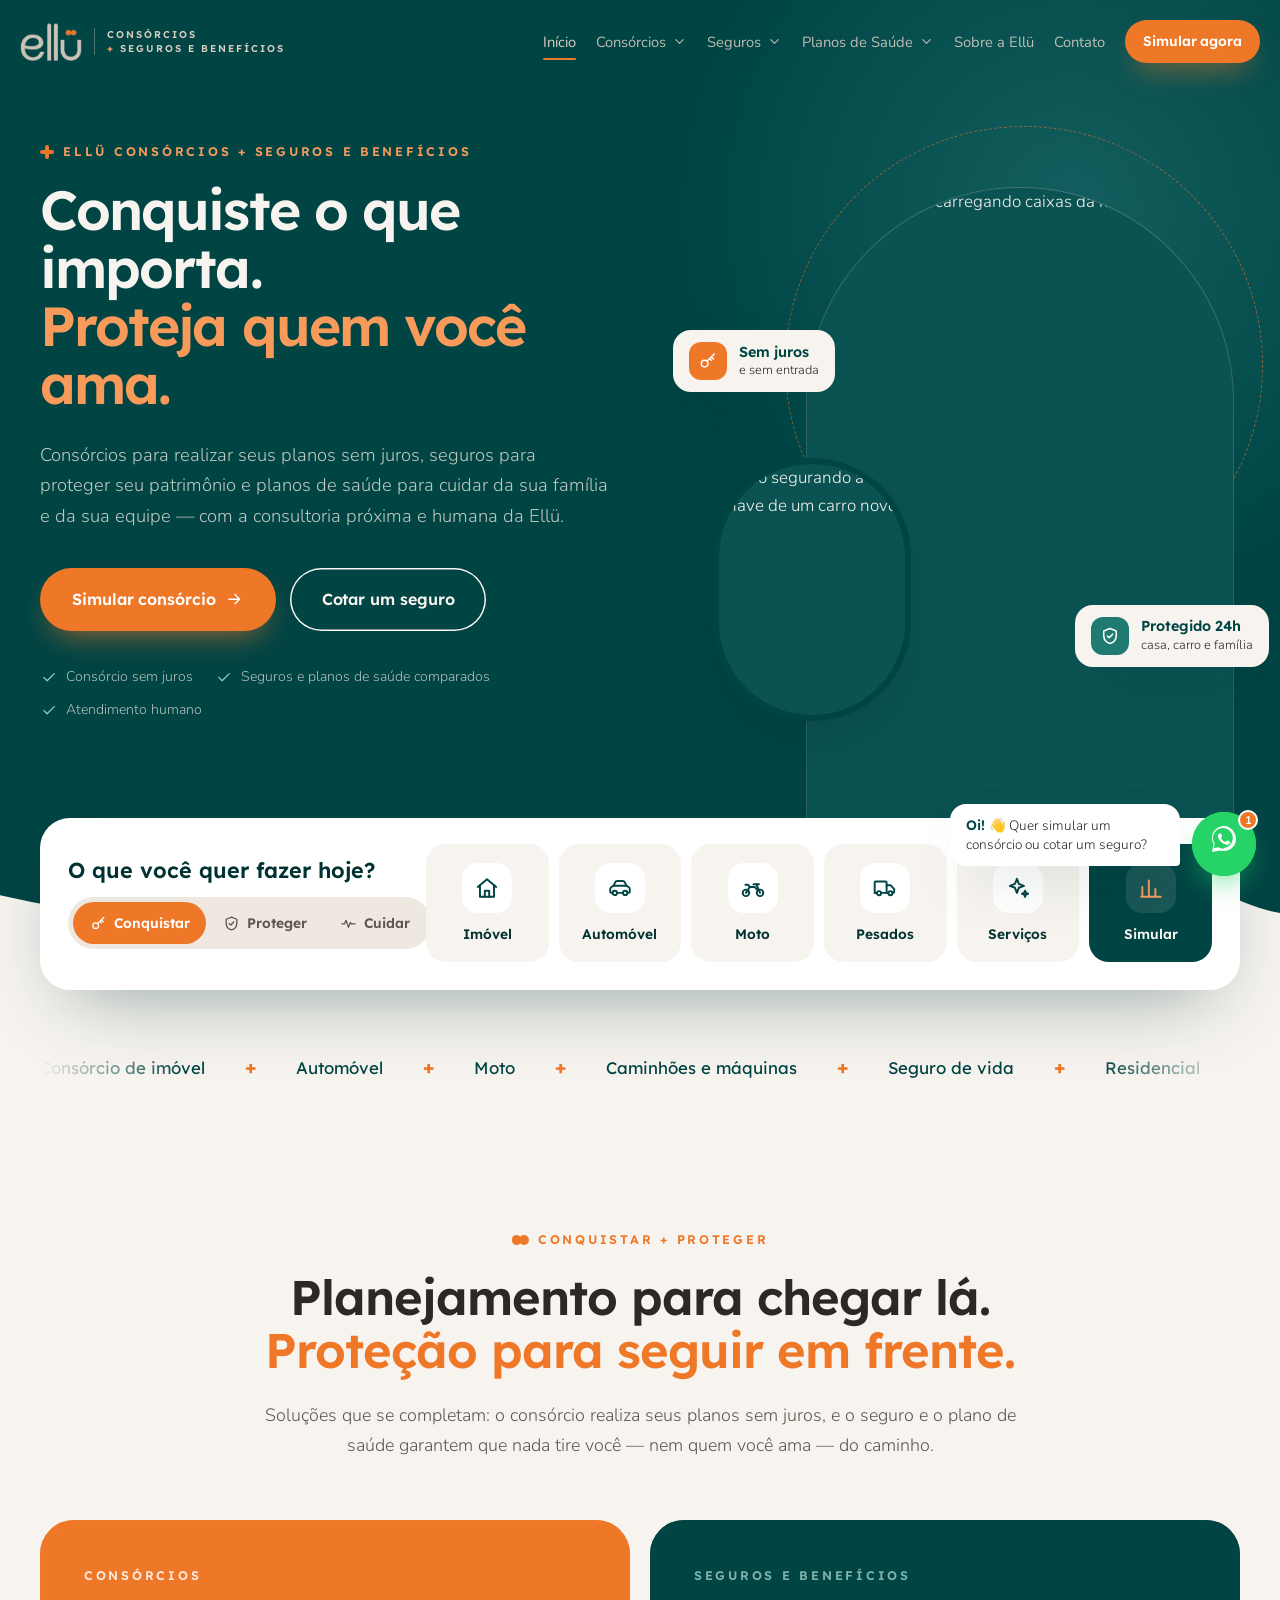
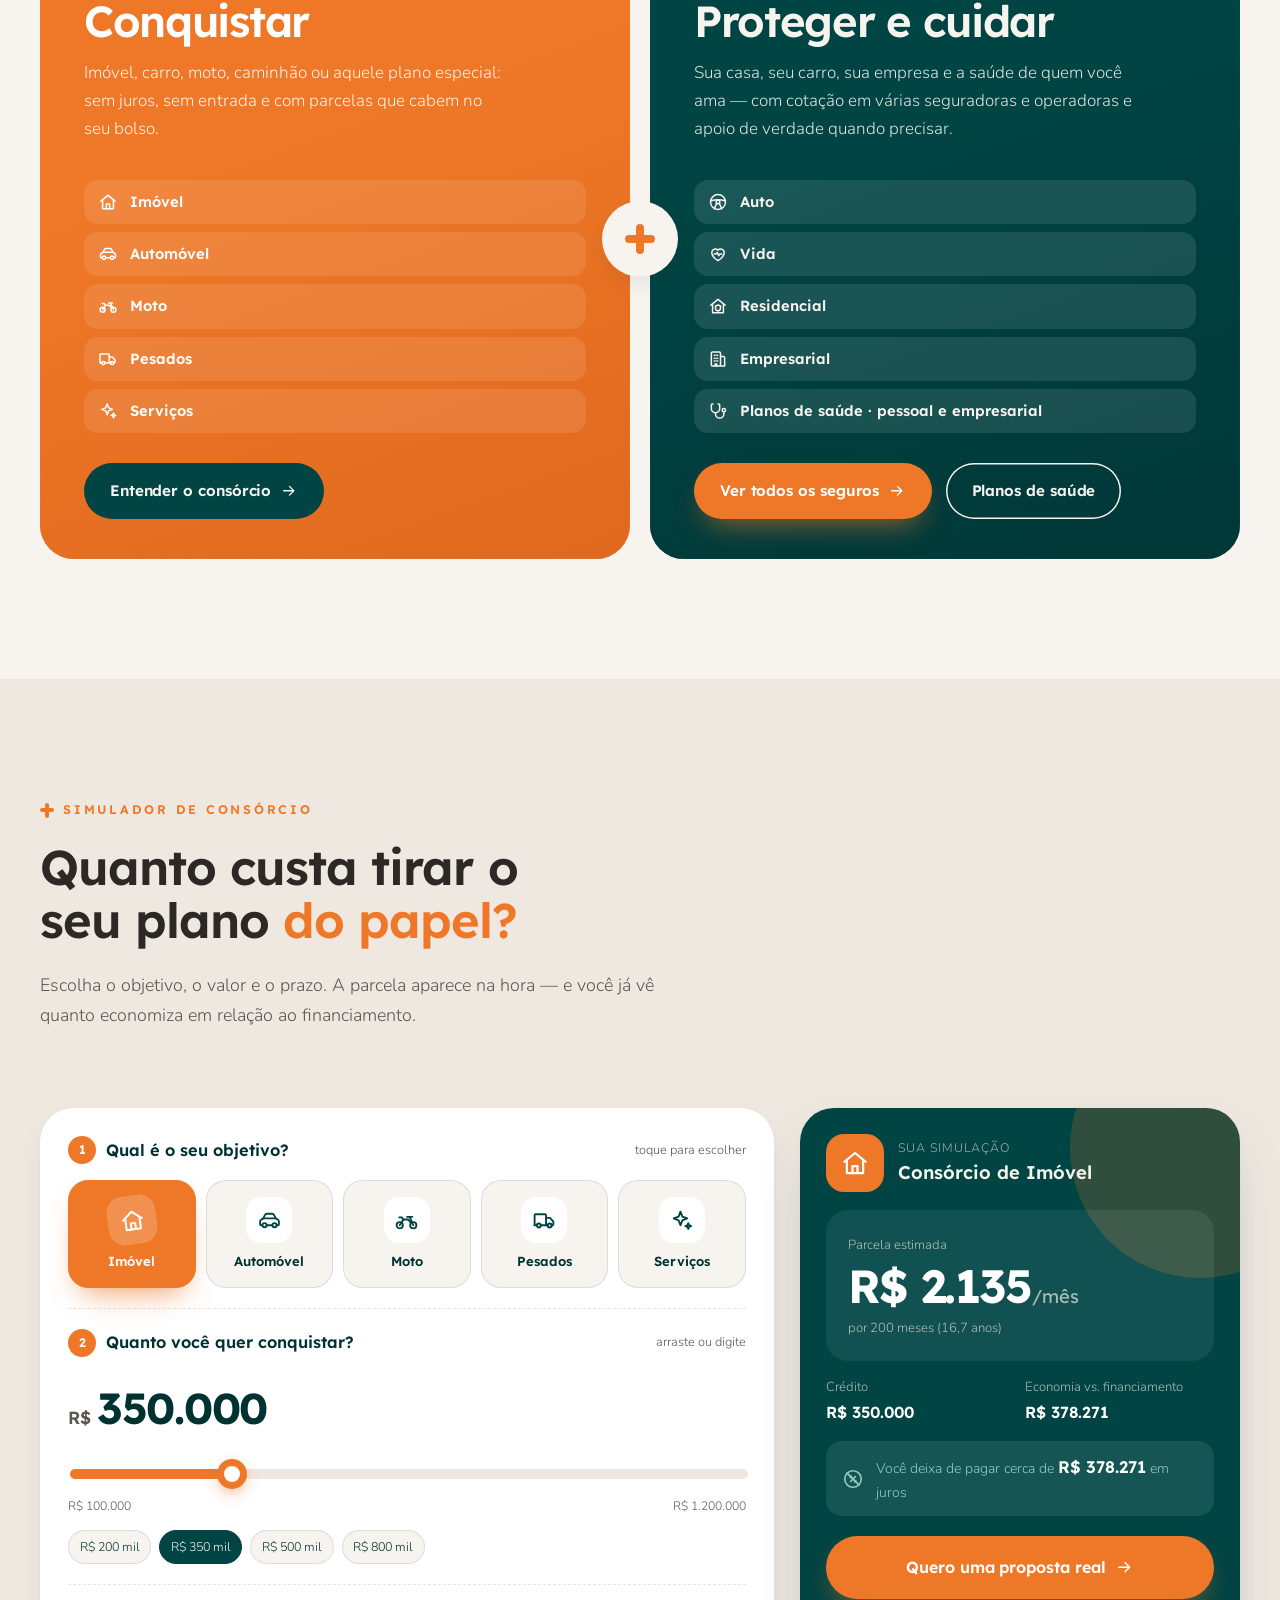
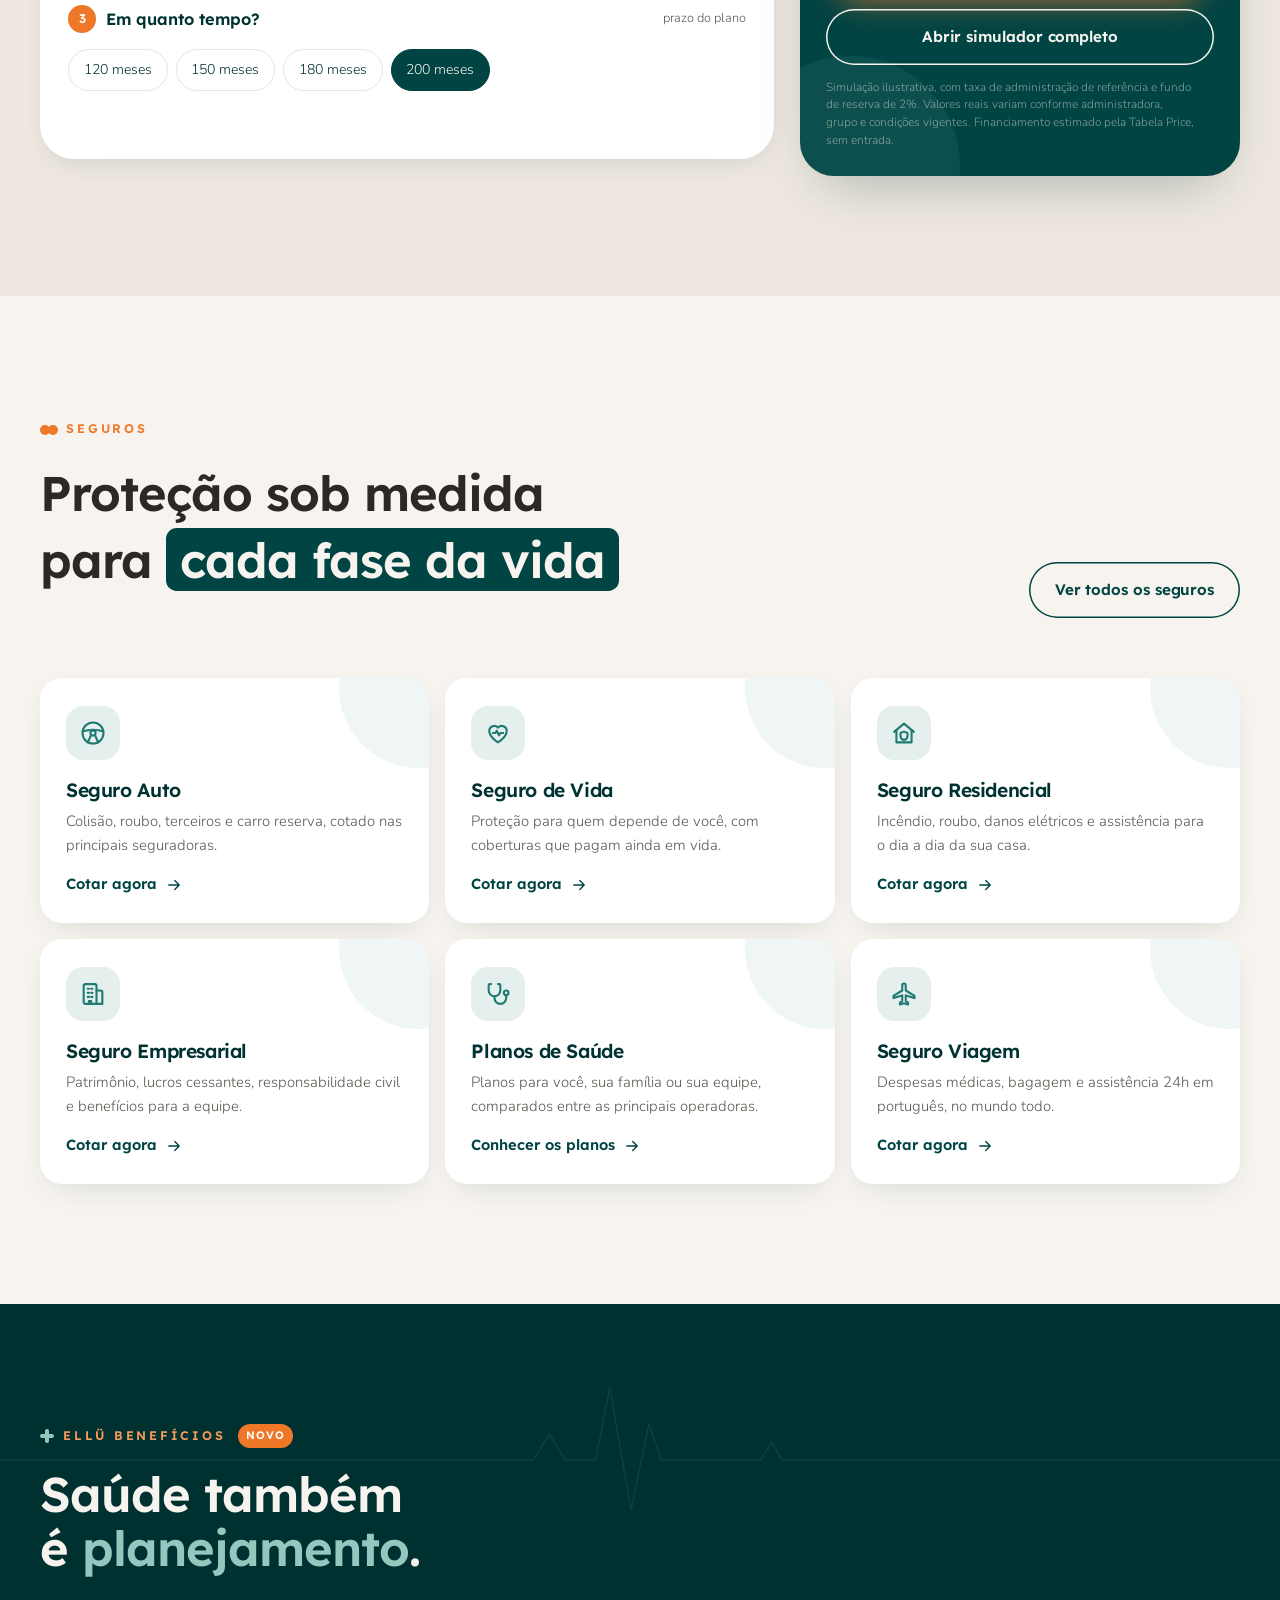
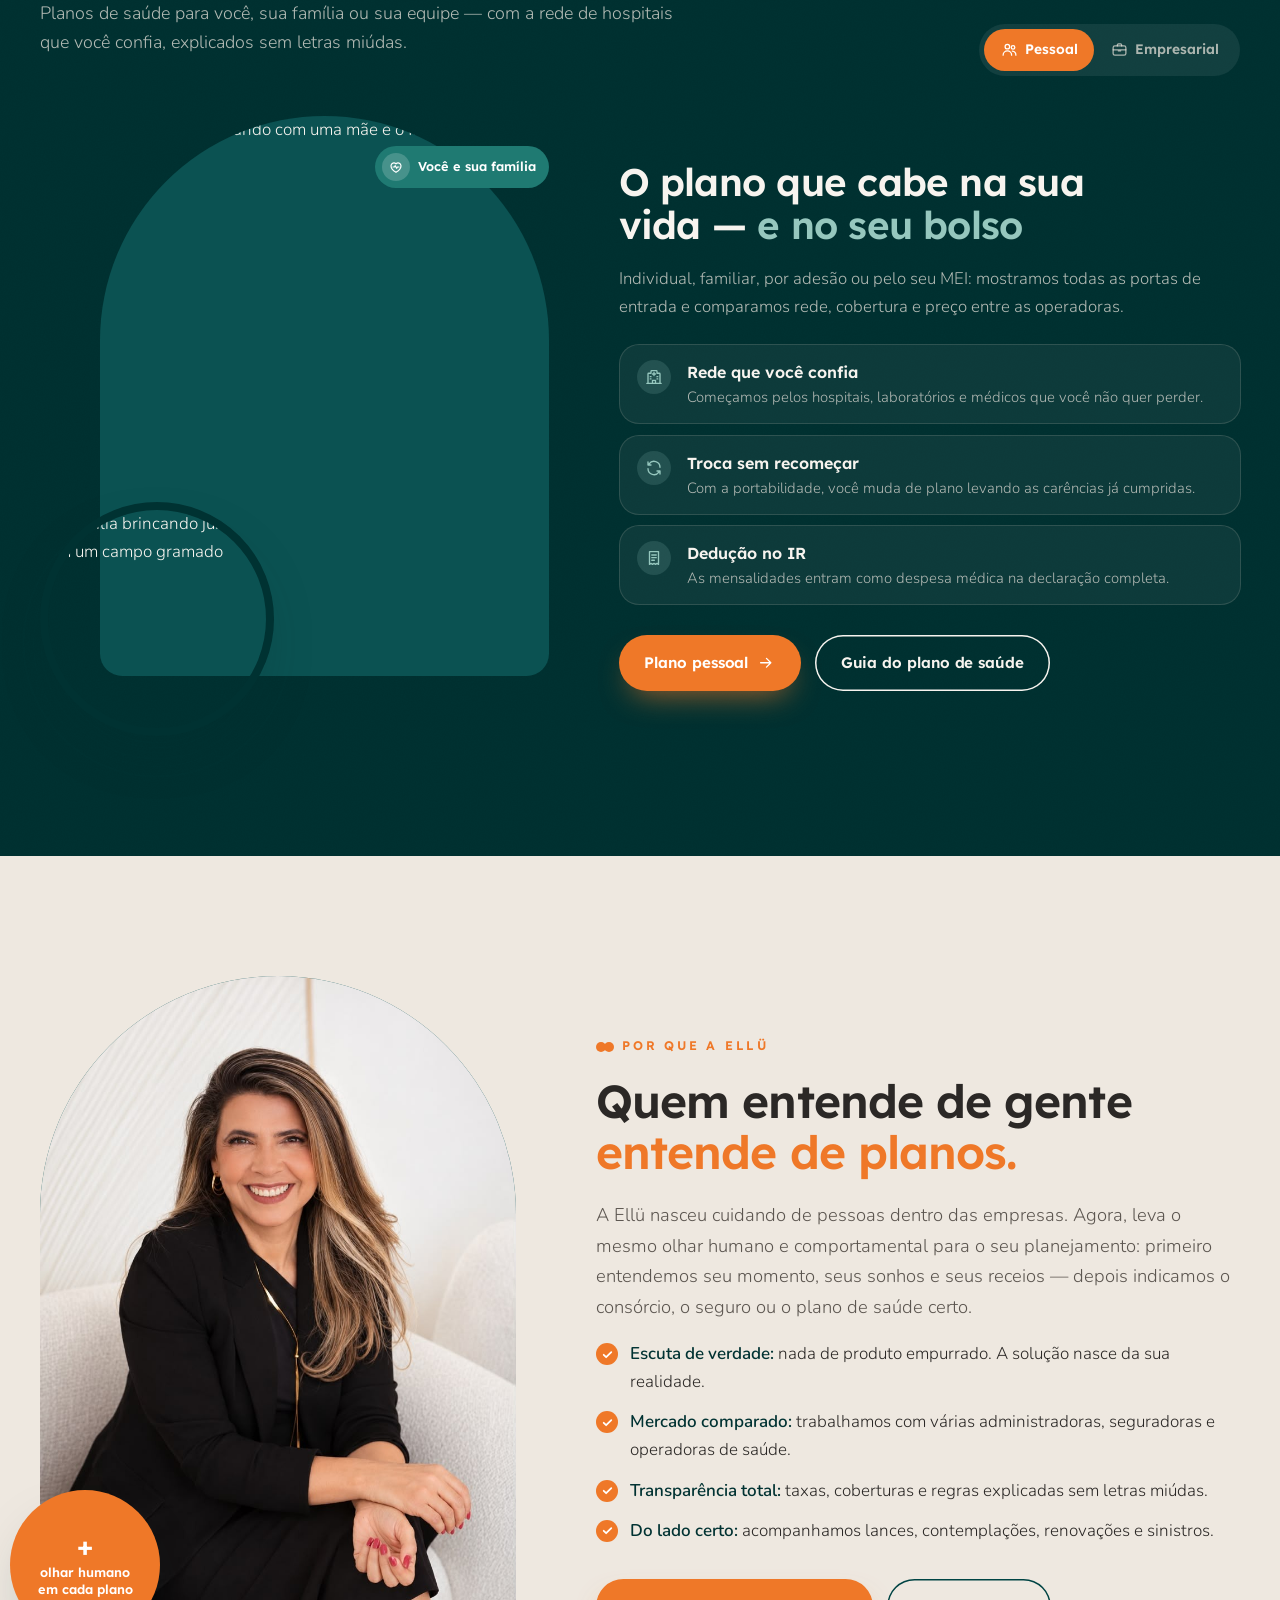
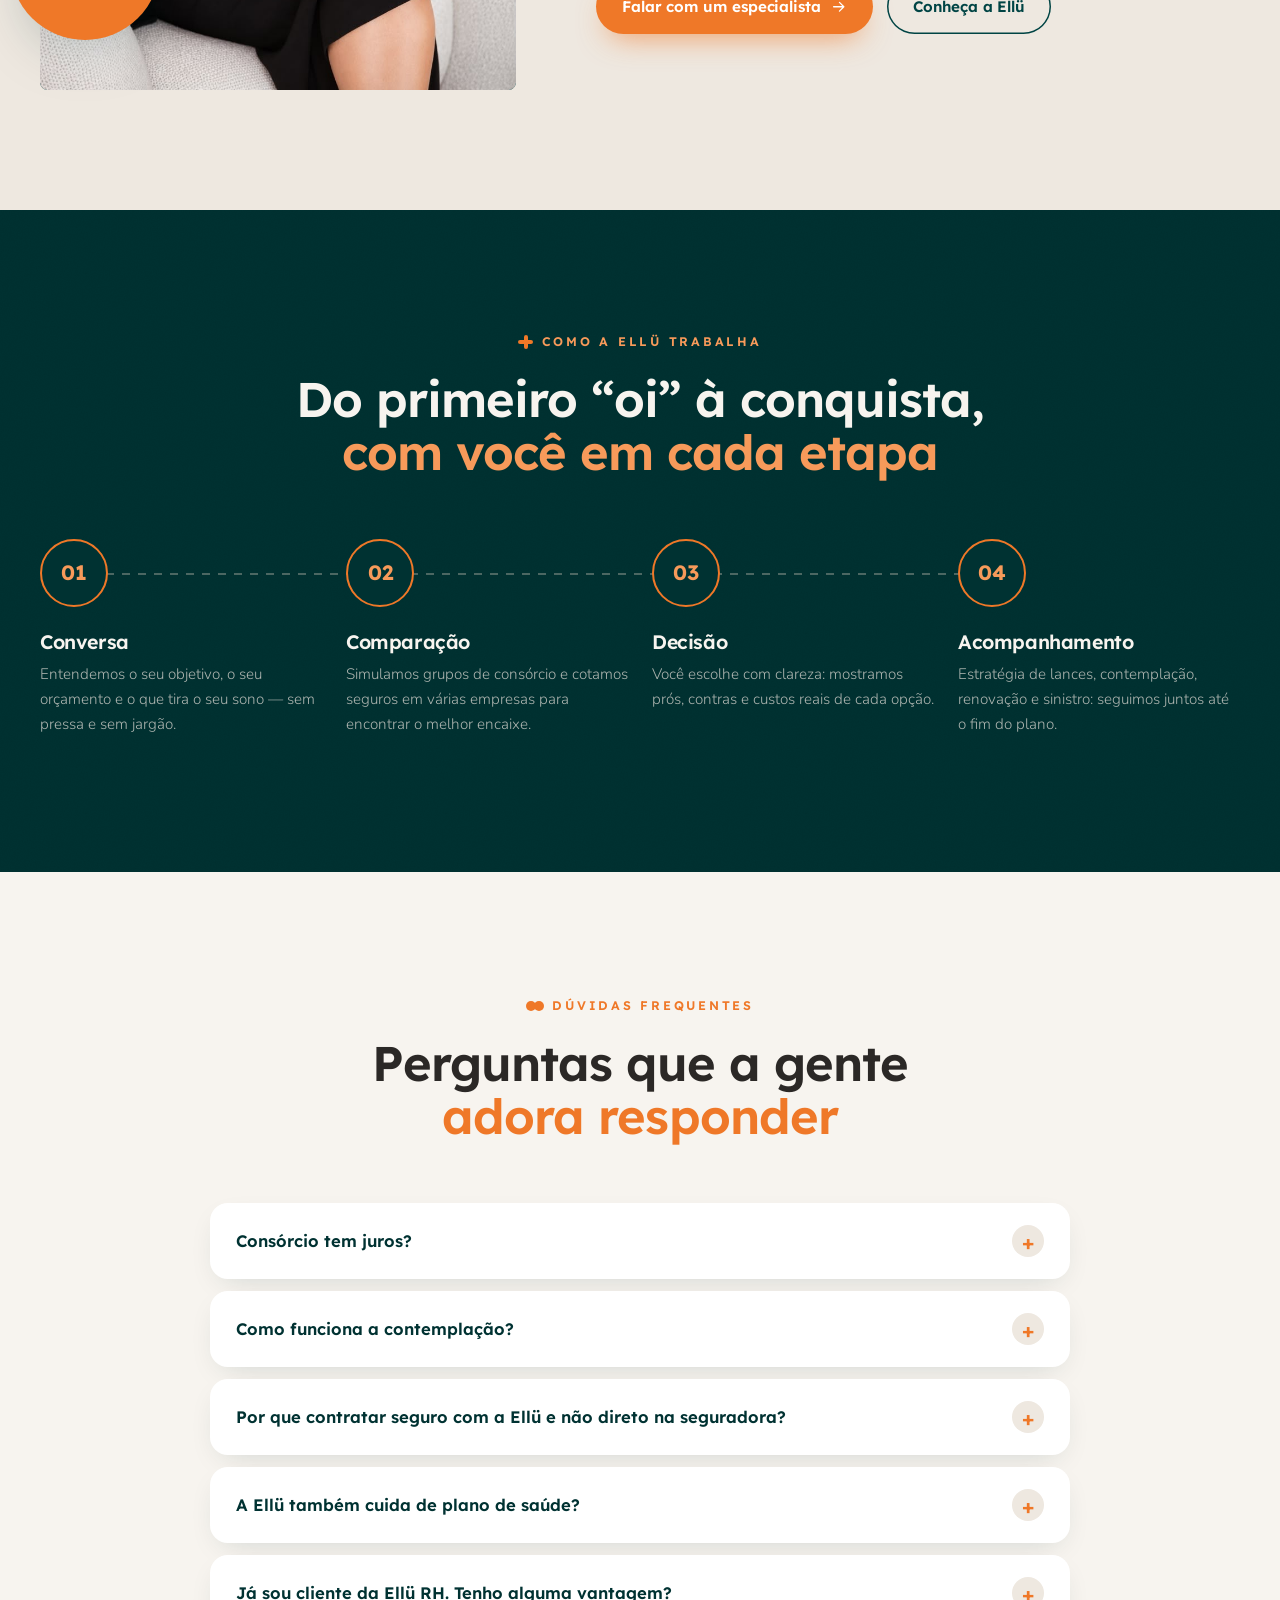
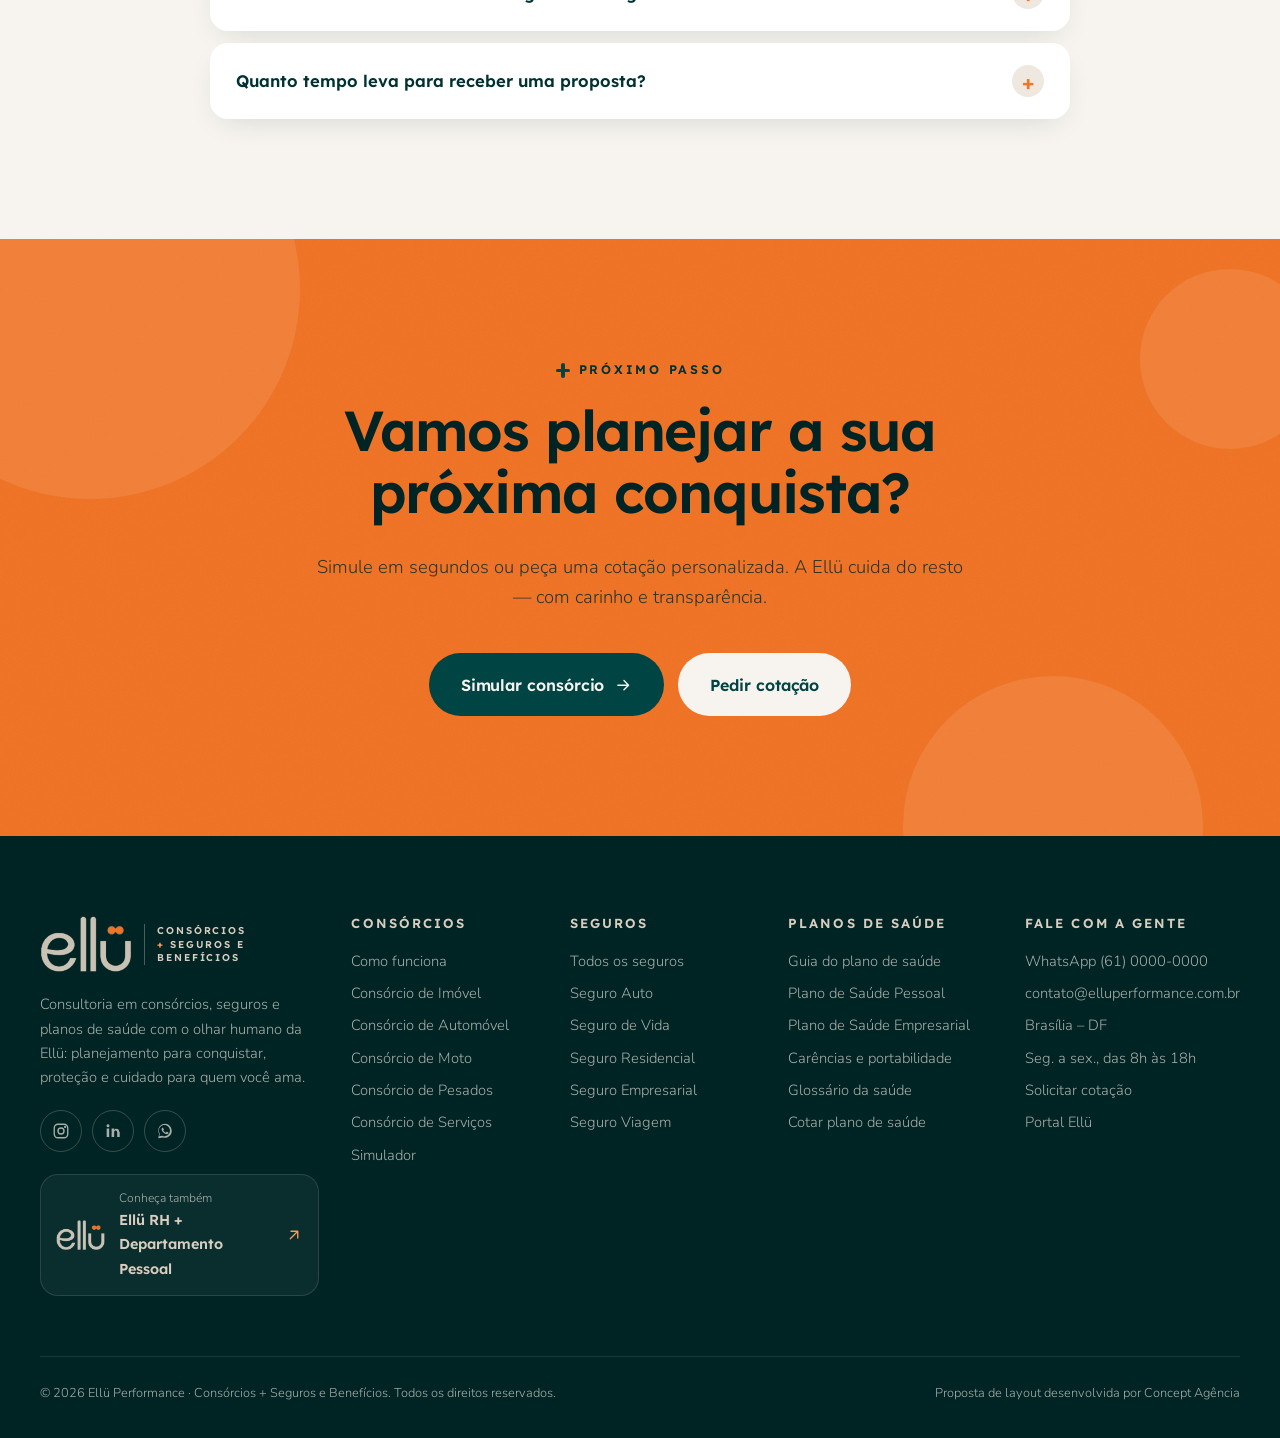
==== commit 96ddd040: "Nova foto da Cíntia em todos os pontos do site Co-Authored-By: Claude Opus 5.5 <noreply@anthropic.co" ====
--- a/index.html
+++ b/index.html
@@ -243,7 +243,7 @@
   <section class="sec sec--cream">
     <div class="container people">
       <div class="people-photo reveal">
-        <div class="arch"><img src="assets/img/cintia-2.jpg" alt="Cíntia Aguiar, fundadora da Ellü, sorrindo"></div>
+        <div class="arch"><img src="assets/img/cintia.jpg" alt="Cíntia Aguiar, fundadora da Ellü, sorrindo"></div>
         <div class="badge"><div><b>+</b>olhar humano em cada plano</div></div>
       </div>
       <div>
--- a/assets/css/style.css
+++ b/assets/css/style.css
@@ -1184,10 +1184,10 @@
 }
 @media (min-width: 1081px) and (max-width: 1439px) { .front-switch { display: none; } }
 
-/* Foto da Cíntia no círculo: ela está à esquerda no original, então a imagem
-   é ampliada um pouco e posicionada para o rosto ficar no centro do círculo */
-.photo-stack .mini--face { background: #0B4A45; }
-.photo-stack .mini--face img { position: absolute; width: 120%; height: auto; max-width: none; left: -1%; top: -32%; }
+/* Foto da Cíntia no círculo: ampliada a partir do rosto (que fica no terço
+   de cima da foto) para o retrato preencher o círculo */
+.photo-stack .mini--face img { object-position: 50% 0; transform: scale(1.3); transform-origin: 47.5% 40%; }
+.wa__top .av img { transform: scale(1.7); transform-origin: 47.5% 36%; }
 
 /* terceira aba ("Cuidar") na escolha rápida da home */
 .quick__card { grid-template-columns: 330px 1fr; }
